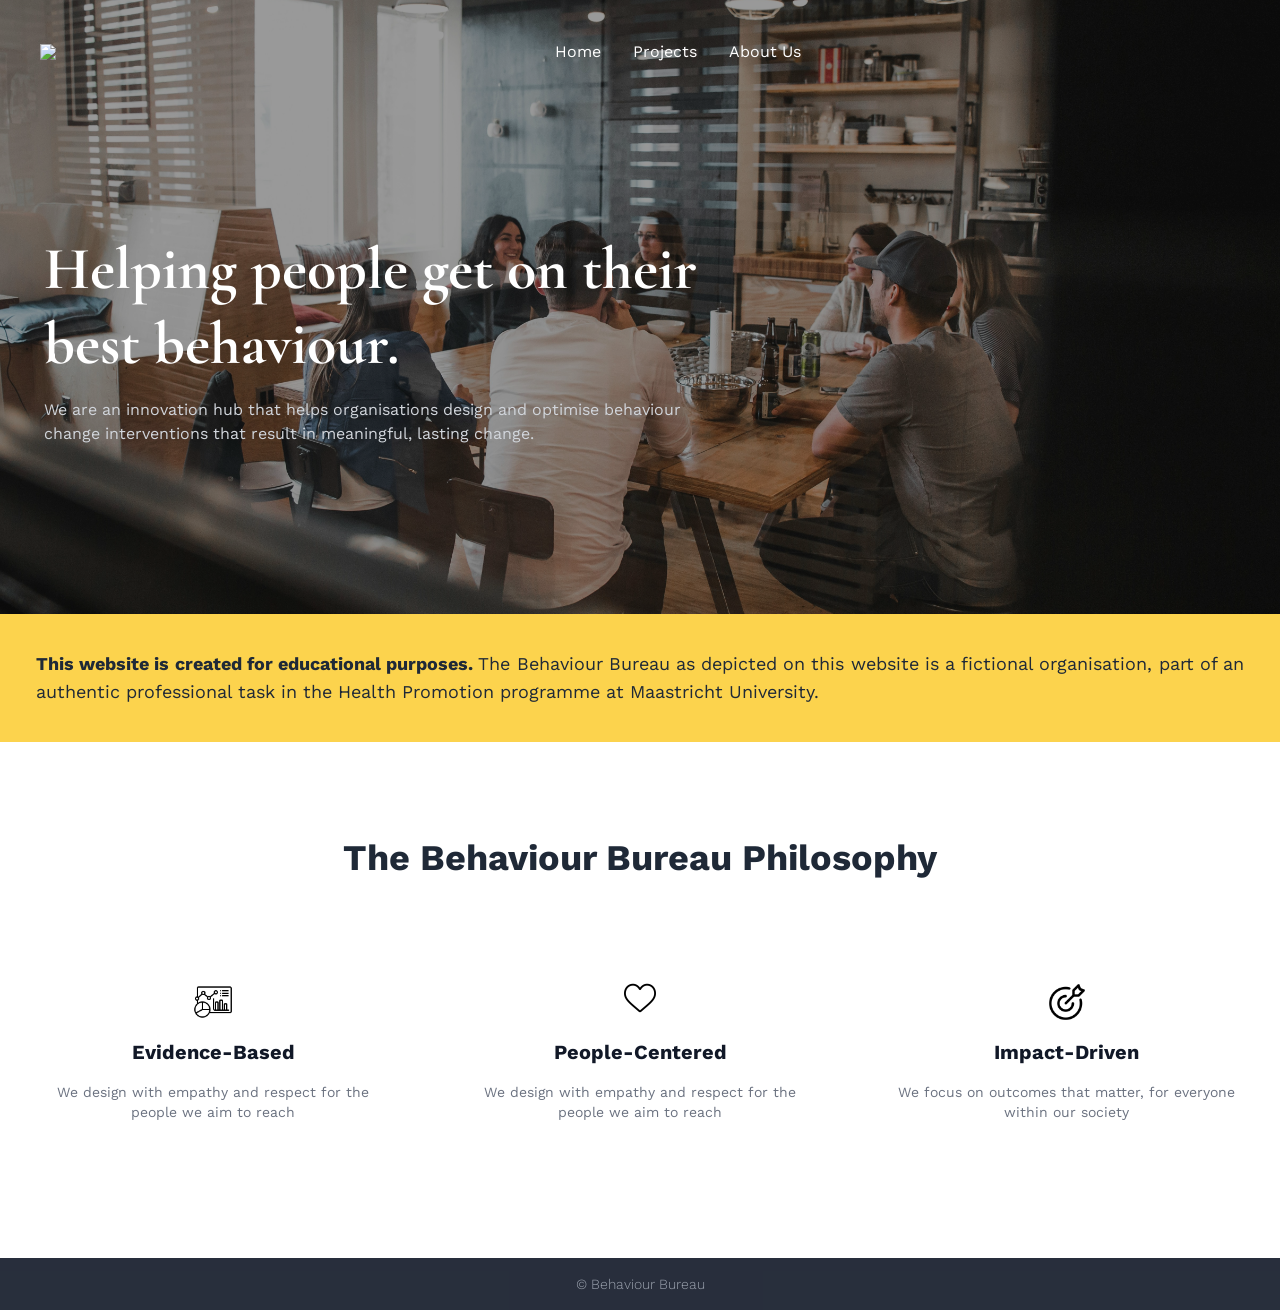
==== index.html @ 42b82587 "Website 1.0" ====
<!DOCTYPE html>
<html lang="en">
    <head>
        <meta charset="utf-8">
        <meta name="viewport" content="width=device-width, initial-scale=1, shrink-to-fit=no">
        <title>Design of the Week Template 14 - Pinegrow Web Editor</title>
        <link href="tailwind_theme/tailwind.css" rel="stylesheet" type="text/css">
        <script>/* Pinegrow Interactions, do not remove */ (function(){try{if(!document.documentElement.hasAttribute('data-pg-ia-disabled')) { window.pgia_small_mq=typeof pgia_small_mq=='string'?pgia_small_mq:'(max-width:767px)';window.pgia_large_mq=typeof pgia_large_mq=='string'?pgia_large_mq:'(min-width:768px)';var style = document.createElement('style');var pgcss='html:not(.pg-ia-no-preview) [data-pg-ia-hide=""] {opacity:0;visibility:hidden;}html:not(.pg-ia-no-preview) [data-pg-ia-show=""] {opacity:1;visibility:visible;display:block;}';if(document.documentElement.hasAttribute('data-pg-id') && document.documentElement.hasAttribute('data-pg-mobile')) {pgia_small_mq='(min-width:0)';pgia_large_mq='(min-width:99999px)'} pgcss+='@media ' + pgia_small_mq + '{ html:not(.pg-ia-no-preview) [data-pg-ia-hide="mobile"] {opacity:0;visibility:hidden;}html:not(.pg-ia-no-preview) [data-pg-ia-show="mobile"] {opacity:1;visibility:visible;display:block;}}';pgcss+='@media ' + pgia_large_mq + '{html:not(.pg-ia-no-preview) [data-pg-ia-hide="desktop"] {opacity:0;visibility:hidden;}html:not(.pg-ia-no-preview) [data-pg-ia-show="desktop"] {opacity:1;visibility:visible;display:block;}}';style.innerHTML=pgcss;document.querySelector('head').appendChild(style);}}catch(e){console&&console.log(e);}})()</script>
    </head>
    <body class="text-gray-500"> 
        <main>
            <section class="bg-secondary-500 poster relative text-gray-300 lg:h-auto">
                <div class="container mx-auto pt-4 relative"> 
                    <nav class="flex flex-wrap items-center px-4 py-2"> 
                        <img src="../BehaviourBureau%20White.png" width="100" class="ml-6">
                        <div class="ml-auto px-2 lg:order-2">
                            <div class="flex flex-row ml-auto">                                  <a href="#" class="hover:text-gray-300 px-2 py-4 text-white" aria-label="View cart"></a> <a href="#" class="hover:text-gray-300 px-2 py-4 text-white" aria-label="Account"></a> 
                            </div>
                        </div>                         
                        <button class="hover:bg-primary-500 hover:text-white px-3 py-2 rounded text-white lg:hidden" data-name="nav-toggler" data-pg-ia='{"l":[{"name":"NabMenuToggler","trg":"click","a":{"l":[{"t":"^nav|[data-name=nav-menu]","l":[{"t":"set","p":0,"d":0,"l":{"class.remove":"hidden"}}]},{"t":"#gt# span:nth-of-type(1)","l":[{"t":"tween","p":0,"d":0.2,"l":{"rotationZ":45,"yPercent":300}}]},{"t":"#gt# span:nth-of-type(2)","l":[{"t":"tween","p":0,"d":0.2,"l":{"autoAlpha":0}}]},{"t":"#gt# span:nth-of-type(3)","l":[{"t":"tween","p":0,"d":0.2,"l":{"rotationZ":-45,"yPercent":-300}}]}]},"pdef":"true","trev":"true"}]}' data-pg-ia-apply="$nav [data-name=nav-toggler]"> <span class="block border-b-2 border-current my-1 w-6"></span> <span class="block border-b-2 border-current my-1 w-6"></span> <span class="block border-b-2 border-current my-1 w-6"></span> 
                        </button>                         
                        <div class="hidden space-y-2 w-full lg:flex lg:items-center lg:space-x-4 lg:space-y-0 lg:w-auto grow" data-name="nav-menu"> 
                            <div class="flex flex-col mx-auto lg:flex-row"> <a href="#" class="hover:text-gray-300 lg:p-4 py-2 text-white">Home</a>
                                <a href="#" class="hover:text-gray-300 lg:p-4 py-2 text-white">Projects</a>
                                <a href="#" class="hover:text-gray-300 lg:p-4 py-2 text-white">About Us</a> 
                            </div>                             
                        </div>                         
                    </nav>                     
                </div>
                <div class="container mx-auto px-4 py-36">
                    <div class="-mx-4 flex flex-wrap space-y-6 lg:space-y-0">
                        <div class="px-4 w-full md:w-10/12 lg:w-9/12 xl:w-7/12"> 
                            <h1 class="capitalize font-bold mb-4 normal-case pl-7 text-4xl text-white md:leading-tight md:pl-7 md:text-5xl lg:leading-tight lg:pl-7 lg:text-6xl xl:pl-7">Helping people get on their best behaviour.</h1>
                            <p class="text-current xl:w-auto pl-7 mb-6 xl:pl-7 md:pl-7 lg:w-11/12 md:w-full sm:w-10/12 w-80">We are an innovation hub that helps organisations design and optimise behaviour change interventions that result in meaningful, lasting change.</p> 
                        </div>
                    </div>
                </div>
            </section>
            <section></section>
            <section>
                <h1 class="bg-yellow-300 font-sans p-9 text-gray-800 text-justify text-lg"><b>This website is created for educational purposes. </b>The Behaviour Bureau as depicted on this website is a fictional organisation, part of an authentic professional task in the Health Promotion programme at Maastricht University.</h1>
            </section>
            <section class="py-24 text-center text-gray-500"> 
                <div class="container mx-auto px-4 relative"> 
                    <div class="-mx-4 flex flex-wrap items-center mb-12"> 
                        <div class="mx-auto px-4 w-full md:w-10/12 lg:w-8/12 xl:w-7/12"> 
                            <h3 class="capitalize font-bold mb-4 text-4xl text-gray-800 font-sans">The Behaviour Bureau philosophy</h3> 
                        </div>                         
                    </div>
                    <div class="-mx-4 flex flex-wrap justify-center"> 
                        <div class="p-4 w-full md:w-6/12 lg:w-4/12">
                            <div class="lg:p-6">
                                <img src="imgs/evidencebased.png" width="40" class="inline-block mb-4" viewbox="0 0 24 24">
                                <h4 class="capitalize font-bold mb-4 text-gray-900 text-xl font-sans">Evidence-based</h4>
                                <p class="text-sm">We design with empathy and respect for the people we aim to reach</p>
                            </div>                                                          
                        </div>
                        <div class="p-4 w-full md:w-6/12 lg:w-4/12"> 
                            <div class="lg:p-6">
                                <img src="imgs/heart.png" class="inline-grid mb-6 w-8">
                                <h4 class="capitalize font-bold mb-4 text-gray-900 text-xl font-sans">People-centered<picture></picture></h4>
                                <p class="text-sm">We design with empathy and respect for the people we aim to reach</p>
                            </div>                             
                        </div>
                        <div class="p-4 w-full md:w-6/12 lg:w-4/12"> 
                            <div class="lg:p-6">
                                <img src="imgs/target.png" class="h-10 inline-grid mb-4">
                                <h4 class="capitalize font-bold mb-4 text-gray-900 text-xl font-sans">Impact-driven<picture></picture></h4>
                                <p class="text-sm">We focus on outcomes that matter, for everyone within our society</p>
                            </div>                             
                        </div>                         
                    </div>                     
                </div>                 
            </section>
        </main>
        <footer class="bg-gray-900 bg-opacity-90 font-light text-gray-400"> 
            <div class="container mx-auto px-4 relative"> 
                <div class="flex flex-wrap -mx-4"> 
</div>                 
                <div class="py-4 text-center">                      
                    <p class="text-sm">&copy; Behaviour Bureau</p> 
                </div>                 
            </div>             
        </footer>
        <script src="pgia/lib/pgia.js"></script>
    </body>
</html>
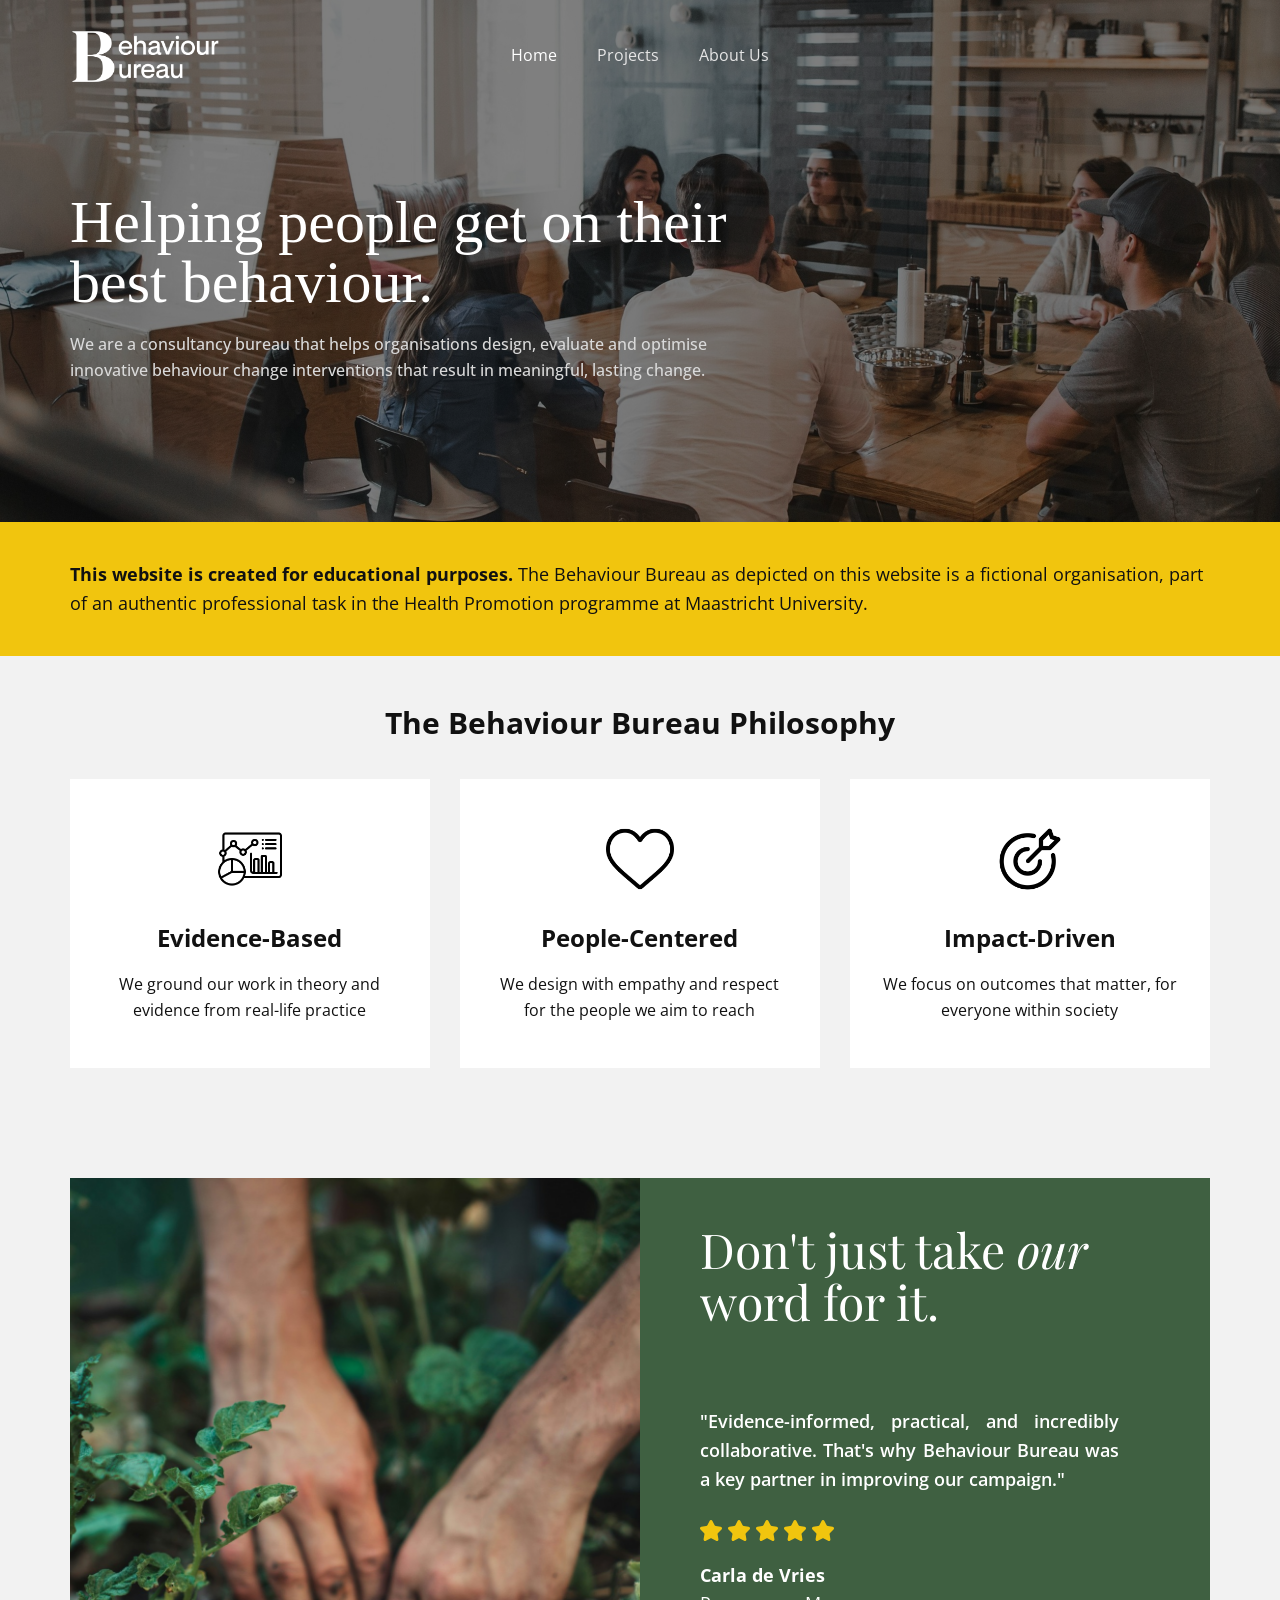
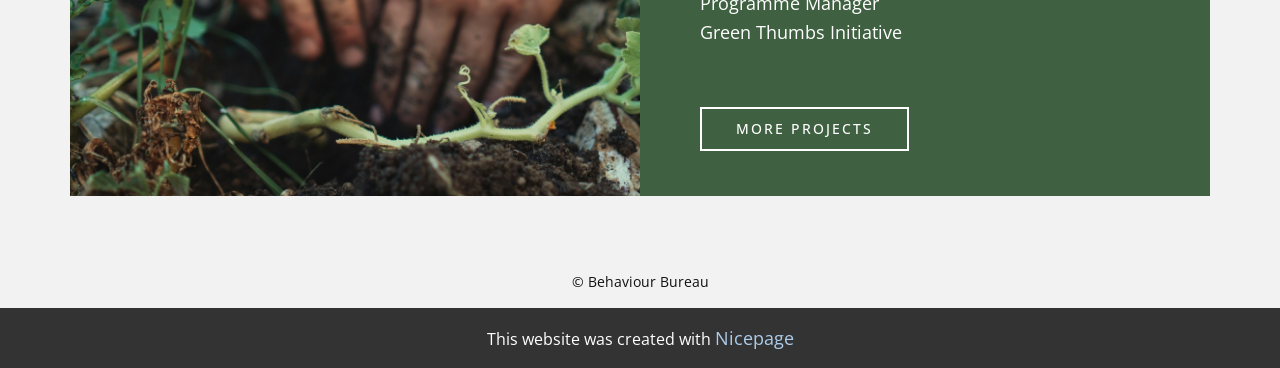
==== commit a9c89076: "Website New 1.0" ====
--- a/index.html
+++ b/index.html
@@ -1,87 +1,165 @@
 <!DOCTYPE html>
-<html lang="en">
-    <head>
-        <meta charset="utf-8">
-        <meta name="viewport" content="width=device-width, initial-scale=1, shrink-to-fit=no">
-        <title>Design of the Week Template 14 - Pinegrow Web Editor</title>
-        <link href="tailwind_theme/tailwind.css" rel="stylesheet" type="text/css">
-        <script>/* Pinegrow Interactions, do not remove */ (function(){try{if(!document.documentElement.hasAttribute('data-pg-ia-disabled')) { window.pgia_small_mq=typeof pgia_small_mq=='string'?pgia_small_mq:'(max-width:767px)';window.pgia_large_mq=typeof pgia_large_mq=='string'?pgia_large_mq:'(min-width:768px)';var style = document.createElement('style');var pgcss='html:not(.pg-ia-no-preview) [data-pg-ia-hide=""] {opacity:0;visibility:hidden;}html:not(.pg-ia-no-preview) [data-pg-ia-show=""] {opacity:1;visibility:visible;display:block;}';if(document.documentElement.hasAttribute('data-pg-id') && document.documentElement.hasAttribute('data-pg-mobile')) {pgia_small_mq='(min-width:0)';pgia_large_mq='(min-width:99999px)'} pgcss+='@media ' + pgia_small_mq + '{ html:not(.pg-ia-no-preview) [data-pg-ia-hide="mobile"] {opacity:0;visibility:hidden;}html:not(.pg-ia-no-preview) [data-pg-ia-show="mobile"] {opacity:1;visibility:visible;display:block;}}';pgcss+='@media ' + pgia_large_mq + '{html:not(.pg-ia-no-preview) [data-pg-ia-hide="desktop"] {opacity:0;visibility:hidden;}html:not(.pg-ia-no-preview) [data-pg-ia-show="desktop"] {opacity:1;visibility:visible;display:block;}}';style.innerHTML=pgcss;document.querySelector('head').appendChild(style);}}catch(e){console&&console.log(e);}})()</script>
-    </head>
-    <body class="text-gray-500"> 
-        <main>
-            <section class="bg-secondary-500 poster relative text-gray-300 lg:h-auto">
-                <div class="container mx-auto pt-4 relative"> 
-                    <nav class="flex flex-wrap items-center px-4 py-2"> 
-                        <img src="../BehaviourBureau%20White.png" width="100" class="ml-6">
-                        <div class="ml-auto px-2 lg:order-2">
-                            <div class="flex flex-row ml-auto">                                  <a href="#" class="hover:text-gray-300 px-2 py-4 text-white" aria-label="View cart"></a> <a href="#" class="hover:text-gray-300 px-2 py-4 text-white" aria-label="Account"></a> 
-                            </div>
-                        </div>                         
-                        <button class="hover:bg-primary-500 hover:text-white px-3 py-2 rounded text-white lg:hidden" data-name="nav-toggler" data-pg-ia='{"l":[{"name":"NabMenuToggler","trg":"click","a":{"l":[{"t":"^nav|[data-name=nav-menu]","l":[{"t":"set","p":0,"d":0,"l":{"class.remove":"hidden"}}]},{"t":"#gt# span:nth-of-type(1)","l":[{"t":"tween","p":0,"d":0.2,"l":{"rotationZ":45,"yPercent":300}}]},{"t":"#gt# span:nth-of-type(2)","l":[{"t":"tween","p":0,"d":0.2,"l":{"autoAlpha":0}}]},{"t":"#gt# span:nth-of-type(3)","l":[{"t":"tween","p":0,"d":0.2,"l":{"rotationZ":-45,"yPercent":-300}}]}]},"pdef":"true","trev":"true"}]}' data-pg-ia-apply="$nav [data-name=nav-toggler]"> <span class="block border-b-2 border-current my-1 w-6"></span> <span class="block border-b-2 border-current my-1 w-6"></span> <span class="block border-b-2 border-current my-1 w-6"></span> 
-                        </button>                         
-                        <div class="hidden space-y-2 w-full lg:flex lg:items-center lg:space-x-4 lg:space-y-0 lg:w-auto grow" data-name="nav-menu"> 
-                            <div class="flex flex-col mx-auto lg:flex-row"> <a href="#" class="hover:text-gray-300 lg:p-4 py-2 text-white">Home</a>
-                                <a href="#" class="hover:text-gray-300 lg:p-4 py-2 text-white">Projects</a>
-                                <a href="#" class="hover:text-gray-300 lg:p-4 py-2 text-white">About Us</a> 
-                            </div>                             
-                        </div>                         
-                    </nav>                     
+<html style="font-size: 16px;" lang="en"><head>
+    <meta name="viewport" content="width=device-width, initial-scale=1.0">
+    <meta charset="utf-8">
+    <meta name="keywords" content="Helping people get on their best behaviour., The Behaviour Bureau Philosophy">
+    <meta name="description" content="">
+    <title>Home</title>
+    <link rel="stylesheet" href="nicepage.css" media="screen">
+<link rel="stylesheet" href="index.css" media="screen">
+    <script class="u-script" type="text/javascript" src="jquery.js" defer=""></script>
+    <script class="u-script" type="text/javascript" src="nicepage.js" defer=""></script>
+    <meta name="generator" content="Nicepage 8.5.1, nicepage.com">
+    
+    
+    
+    
+    
+    
+    <link id="u-page-google-font" rel="stylesheet" href="https://fonts.googleapis.com/css2?display=swap&amp;family=Roboto:ital,wght@0,100;0,200;0,300;0,400;0,500;0,600;0,700;0,800;0,900;1,100;1,200;1,300;1,400;1,500;1,600;1,700;1,800;1,900&amp;family=Open+Sans:ital,wght@0,300;0,400;0,500;0,600;0,700;0,800;1,300;1,400;1,500;1,600;1,700;1,800&amp;family=Playfair+Display:ital,wght@0,400;0,500;0,600;0,700;0,800;0,900;1,400;1,500;1,600;1,700;1,800;1,900">
+    <script type="application/ld+json">{
+		"@context": "http://schema.org",
+		"@type": "Organization",
+		"name": "",
+		"logo": "images/BehaviourBureauWhite.png"
+}</script>
+    <meta name="theme-color" content="#478ac9">
+    <meta property="og:title" content="Home">
+    <meta property="og:type" content="website">
+  <meta data-intl-tel-input-cdn-path="intlTelInput/"></head>
+  <body data-home-page="Home.html" data-home-page-title="Home" data-path-to-root="./" data-include-products="false" class="u-body u-clearfix u-overlap u-overlap-transparent u-xl-mode" data-lang="en"><header class="u-clearfix u-header u-header" id="header"><div class="u-clearfix u-sheet u-valign-middle-lg u-valign-middle-md u-valign-middle-sm u-valign-middle-xs u-sheet-1">
+        <a href="#" class="u-image u-logo u-image-1" data-image-width="1000" data-image-height="363">
+          <img src="images/BehaviourBureauWhite.png" class="u-logo-image u-logo-image-1">
+        </a>
+        <nav class="u-menu u-menu-one-level u-offcanvas u-menu-1" role="navigation" aria-label="Menu navigation">
+          <div class="menu-collapse" style="font-size: 1rem; letter-spacing: 0px;">
+            <a class="u-button-style u-custom---text-color-var u-custom-left-right-menu-spacing u-custom-padding-bottom u-custom-text-active-color u-custom-text-color u-custom-text-hover-color u-custom-top-bottom-menu-spacing u-hamburger-link u-nav-link u-text-active-palette-1-base u-text-hover-palette-2-base" href="#" tabindex="-1" aria-label="Open menu" aria-controls="b2ec">
+              <svg class="u-svg-link" viewBox="0 0 24 24"><use xlink:href="#menu-hamburger"></use></svg>
+              <svg class="u-svg-content" version="1.1" id="menu-hamburger" viewBox="0 0 16 16" x="0px" y="0px" xmlns:xlink="http://www.w3.org/1999/xlink" xmlns="http://www.w3.org/2000/svg"><g><rect y="1" width="16" height="2"></rect><rect y="7" width="16" height="2"></rect><rect y="13" width="16" height="2"></rect>
+</g></svg>
+            </a>
+          </div>
+          <div class="u-custom-menu u-nav-container">
+            <ul class="u-nav u-unstyled u-nav-1" role="menubar"><li role="none" class="u-nav-item"><a role="menuitem" class="u-button-style u-nav-link u-text-active-white u-text-grey-10 u-text-hover-palette-3-base u-nav-link-2" href="./">Home</a>
+</li><li role="none" class="u-nav-item"><a role="menuitem" class="u-button-style u-nav-link u-text-active-white u-text-grey-10 u-text-hover-palette-3-base u-nav-link-2" href="Projects.html">Projects</a>
+</li><li role="none" class="u-nav-item"><a role="menuitem" class="u-button-style u-nav-link u-text-active-white u-text-grey-10 u-text-hover-palette-3-base u-nav-link-2" href="About-Us.html">About Us</a>
+</li></ul>
+          </div>
+          <div class="u-custom-menu u-nav-container-collapse" id="b2ec" role="region" aria-label="Menu panel">
+            <div class="u-black u-container-style u-inner-container-layout u-opacity u-opacity-95 u-sidenav">
+              <div class="u-inner-container-layout u-sidenav-overflow">
+                <div class="u-menu-close" tabindex="-1" aria-label="Close menu"></div>
+                <ul class="u-align-center u-nav u-popupmenu-items u-unstyled u-nav-2" role="menubar"><li role="none" class="u-nav-item"><a role="menuitem" class="u-button-style u-nav-link" href="./">Home</a>
+</li><li role="none" class="u-nav-item"><a role="menuitem" class="u-button-style u-nav-link" href="Projects.html">Projects</a>
+</li><li role="none" class="u-nav-item"><a role="menuitem" class="u-button-style u-nav-link" href="About-Us.html">About Us</a>
+</li></ul>
+              </div>
+            </div>
+            <div class="u-black u-menu-overlay u-opacity u-opacity-70"></div>
+          </div>
+        </nav>
+      </div></header>
+    <section class="u-clearfix u-image u-shading u-section-1" id="block-1" data-image-width="3814" data-image-height="2699">
+      <div class="u-clearfix u-sheet u-sheet-1">
+        <h1 class="u-custom-font u-font-georgia u-text u-text-white u-title u-text-1">Helping people get on their best behaviour.</h1>
+        <p class="u-custom-font u-font-open-sans u-text u-text-grey-15 u-text-2">We are a consultancy bureau that helps organisations design, evaluate and optimise innovative behaviour change interventions that result in meaningful, lasting change.</p>
+      </div>
+    </section>
+    <section class="u-clearfix u-palette-3-base u-section-2" id="block-2">
+      <div class="u-clearfix u-sheet u-valign-middle u-sheet-1">
+        <p class="u-align-left u-text u-text-1"><span style="font-weight: 700;">This website is created for educational purposes.</span> The Behaviour Bureau as depicted on this website is a fictional organisation, part of an authentic professional task in the Health Promotion programme at Maastricht University.
+        </p>
+      </div>
+    </section>
+    <section class="u-align-center u-clearfix u-container-align-center u-grey-5 u-section-3" id="block-3">
+      <div class="u-clearfix u-sheet u-valign-middle u-sheet-1">
+        <h1 class="u-custom-font u-text u-text-font u-text-1">The Behaviour Bureau Philosophy</h1>
+        <div class="u-expanded-width u-list u-list-1">
+          <div class="u-repeater u-repeater-1">
+            <div class="u-align-center u-container-align-center u-container-style u-list-item u-repeater-item u-white u-list-item-1">
+              <div class="u-container-layout u-similar-container u-valign-top-lg u-valign-top-md u-valign-top-sm u-valign-top-xs u-container-layout-1"><span class="u-align-center u-file-icon u-icon u-icon-1" data-animation-name="" data-animation-duration="0" data-animation-delay="0" data-animation-direction=""><img src="images/evidencebased.png" alt=""></span>
+                <h3 class="u-align-center u-custom-font u-font-pt-sans u-text u-text-font u-text-2">Evidence-Based</h3>
+                <p class="u-align-center u-text u-text-3">We ground our work in theory and evidence from real-life practice</p>
+              </div>
+            </div>
+            <div class="u-align-center u-container-align-center u-container-style u-list-item u-repeater-item u-video-cover u-white u-list-item-2">
+              <div class="u-container-layout u-similar-container u-valign-top-lg u-valign-top-md u-valign-top-sm u-valign-top-xs u-container-layout-2"><span class="u-align-center u-file-icon u-icon u-icon-2"><img src="images/heart.png" alt=""></span>
+                <h3 class="u-align-center u-custom-font u-font-pt-sans u-text u-text-default u-text-font u-text-4">People-Centered</h3>
+                <p class="u-align-center u-text u-text-5">We design with empathy and respect for the people we aim to reach</p>
+              </div>
+            </div>
+            <div class="u-align-center u-container-align-center u-container-style u-list-item u-repeater-item u-video-cover u-white u-list-item-3">
+              <div class="u-container-layout u-similar-container u-valign-top-lg u-valign-top-md u-valign-top-sm u-valign-top-xs u-container-layout-3"><span class="u-align-center u-file-icon u-icon u-icon-3"><img src="images/target.png" alt=""></span>
+                <h3 class="u-align-center u-custom-font u-font-pt-sans u-text u-text-default u-text-font u-text-6">Impact-Driven</h3>
+                <p class="u-align-center u-text u-text-7">We focus on outcomes that matter, for everyone within society</p>
+              </div>
+            </div>
+          </div>
+        </div>
+      </div>
+    </section>
+    <section class="u-align-center u-clearfix u-container-align-center u-grey-5 u-section-4" id="block-5">
+      <div class="u-clearfix u-sheet u-valign-middle u-sheet-1">
+        <div class="data-layout-selected u-clearfix u-expanded-width u-gutter-0 u-layout-wrap u-layout-wrap-1">
+          <div class="u-layout" style="">
+            <div class="u-layout-row" style="">
+              <div class="u-align-left u-container-align-left u-container-style u-image u-layout-cell u-left-cell u-size-30 u-size-xs-60 u-image-1" src="" data-image-width="6000" data-image-height="4000">
+                <div class="u-container-layout u-valign-middle-lg u-valign-middle-md u-valign-middle-sm u-valign-middle-xs u-container-layout-1" src=""></div>
+              </div>
+              <div class="u-color-var u-container-style u-layout-cell u-right-cell u-size-30 u-size-xs-60 u-layout-cell-2">
+                <div class="u-container-layout u-valign-middle-lg u-valign-middle-md u-valign-middle-sm u-valign-middle-xs u-container-layout-2">
+                  <h2 class="u-align-left u-custom-font u-font-playfair-display u-text u-text-body-alt-color u-text-default u-text-1">Don't just take <span style="font-style: italic;">our</span> word for it.
+                  </h2>
+                  <p class="u-align-justify u-text u-text-body-alt-color u-text-2">"Evidence-informed, practical, and incredibly collaborative. That's why Behaviour Bureau was a key partner in improving our campaign."</p>
+                  <div class="u-shape u-shape-svg u-text-palette-3-base u-shape-1">
+                    <svg class="u-svg-link" preserveAspectRatio="none" viewBox="0 0 160 154" style=""><use xlink:href="#svg-fbea"></use></svg>
+                    <svg class="u-svg-content" viewBox="0 0 160 154" x="0px" y="0px" id="svg-fbea"><path d="M90.5,6.5l15.7,31.9c1.7,3.5,5,5.9,8.8,6.4l35,5.2c9.6,1.4,13.4,13.2,6.5,20l-25.3,24.8c-2.8,2.7-4,6.6-3.4,10.4l6,35
+	c1.6,9.6-8.4,16.9-16.9,12.4L85.5,136c-3.4-1.8-7.5-1.8-10.9,0l-31.4,16.6c-8.6,4.5-18.6-2.8-16.9-12.4l6-35
+	c0.7-3.8-0.6-7.7-3.4-10.4L3.5,70c-6.9-6.8-3.1-18.6,6.5-20l35-5.1c3.8-0.6,7.1-3,8.8-6.4L69.5,6.6C73.8-2.2,86.2-2.2,90.5,6.5z"></path></svg>
+                  </div>
+                  <div class="u-align-left u-shape u-shape-svg u-text-palette-3-base u-shape-2">
+                    <svg class="u-svg-link" preserveAspectRatio="none" viewBox="0 0 160 154" style=""><use xlink:href="#svg-3f8e"></use></svg>
+                    <svg class="u-svg-content" viewBox="0 0 160 154" x="0px" y="0px" id="svg-3f8e"><path d="M90.5,6.5l15.7,31.9c1.7,3.5,5,5.9,8.8,6.4l35,5.2c9.6,1.4,13.4,13.2,6.5,20l-25.3,24.8c-2.8,2.7-4,6.6-3.4,10.4l6,35
+	c1.6,9.6-8.4,16.9-16.9,12.4L85.5,136c-3.4-1.8-7.5-1.8-10.9,0l-31.4,16.6c-8.6,4.5-18.6-2.8-16.9-12.4l6-35
+	c0.7-3.8-0.6-7.7-3.4-10.4L3.5,70c-6.9-6.8-3.1-18.6,6.5-20l35-5.1c3.8-0.6,7.1-3,8.8-6.4L69.5,6.6C73.8-2.2,86.2-2.2,90.5,6.5z"></path></svg>
+                  </div>
+                  <div class="u-shape u-shape-svg u-text-palette-3-base u-shape-3">
+                    <svg class="u-svg-link" preserveAspectRatio="none" viewBox="0 0 160 154" style=""><use xlink:href="#svg-25b0"></use></svg>
+                    <svg class="u-svg-content" viewBox="0 0 160 154" x="0px" y="0px" id="svg-25b0"><path d="M90.5,6.5l15.7,31.9c1.7,3.5,5,5.9,8.8,6.4l35,5.2c9.6,1.4,13.4,13.2,6.5,20l-25.3,24.8c-2.8,2.7-4,6.6-3.4,10.4l6,35
+	c1.6,9.6-8.4,16.9-16.9,12.4L85.5,136c-3.4-1.8-7.5-1.8-10.9,0l-31.4,16.6c-8.6,4.5-18.6-2.8-16.9-12.4l6-35
+	c0.7-3.8-0.6-7.7-3.4-10.4L3.5,70c-6.9-6.8-3.1-18.6,6.5-20l35-5.1c3.8-0.6,7.1-3,8.8-6.4L69.5,6.6C73.8-2.2,86.2-2.2,90.5,6.5z"></path></svg>
+                  </div>
+                  <div class="u-align-left u-shape u-shape-svg u-text-palette-3-base u-shape-4">
+                    <svg class="u-svg-link" preserveAspectRatio="none" viewBox="0 0 160 154" style=""><use xlink:href="#svg-5ec7"></use></svg>
+                    <svg class="u-svg-content" viewBox="0 0 160 154" x="0px" y="0px" id="svg-5ec7"><path d="M90.5,6.5l15.7,31.9c1.7,3.5,5,5.9,8.8,6.4l35,5.2c9.6,1.4,13.4,13.2,6.5,20l-25.3,24.8c-2.8,2.7-4,6.6-3.4,10.4l6,35
+	c1.6,9.6-8.4,16.9-16.9,12.4L85.5,136c-3.4-1.8-7.5-1.8-10.9,0l-31.4,16.6c-8.6,4.5-18.6-2.8-16.9-12.4l6-35
+	c0.7-3.8-0.6-7.7-3.4-10.4L3.5,70c-6.9-6.8-3.1-18.6,6.5-20l35-5.1c3.8-0.6,7.1-3,8.8-6.4L69.5,6.6C73.8-2.2,86.2-2.2,90.5,6.5z"></path></svg>
+                  </div>
+                  <div class="u-shape u-shape-svg u-text-palette-3-base u-shape-5">
+                    <svg class="u-svg-link" preserveAspectRatio="none" viewBox="0 0 160 154" style=""><use xlink:href="#svg-4521"></use></svg>
+                    <svg class="u-svg-content" viewBox="0 0 160 154" x="0px" y="0px" id="svg-4521"><path d="M90.5,6.5l15.7,31.9c1.7,3.5,5,5.9,8.8,6.4l35,5.2c9.6,1.4,13.4,13.2,6.5,20l-25.3,24.8c-2.8,2.7-4,6.6-3.4,10.4l6,35
+	c1.6,9.6-8.4,16.9-16.9,12.4L85.5,136c-3.4-1.8-7.5-1.8-10.9,0l-31.4,16.6c-8.6,4.5-18.6-2.8-16.9-12.4l6-35
+	c0.7-3.8-0.6-7.7-3.4-10.4L3.5,70c-6.9-6.8-3.1-18.6,6.5-20l35-5.1c3.8-0.6,7.1-3,8.8-6.4L69.5,6.6C73.8-2.2,86.2-2.2,90.5,6.5z"></path></svg>
+                  </div>
+                  <p class="u-align-justify u-custom-font u-font-open-sans u-text u-text-body-alt-color u-text-3">Carla de Vries<br><span style="font-weight: 400;"> Programme Manager</span>
+                    <br><span style="font-weight: 400;">Green Thumbs Initiative</span>
+                    <br>
+                  </p>
+                  <a href="Projects.html" data-page-id="209296432" class="u-active-white u-align-left u-border-2 u-border-active-white u-border-hover-white u-border-white u-btn u-btn-rectangle u-button-style u-hover-white u-none u-text-active-custom-color-1 u-text-hover-custom-color-1 u-btn-1" title="Projects">MORE PROJECTS </a>
                 </div>
-                <div class="container mx-auto px-4 py-36">
-                    <div class="-mx-4 flex flex-wrap space-y-6 lg:space-y-0">
-                        <div class="px-4 w-full md:w-10/12 lg:w-9/12 xl:w-7/12"> 
-                            <h1 class="capitalize font-bold mb-4 normal-case pl-7 text-4xl text-white md:leading-tight md:pl-7 md:text-5xl lg:leading-tight lg:pl-7 lg:text-6xl xl:pl-7">Helping people get on their best behaviour.</h1>
-                            <p class="text-current xl:w-auto pl-7 mb-6 xl:pl-7 md:pl-7 lg:w-11/12 md:w-full sm:w-10/12 w-80">We are an innovation hub that helps organisations design and optimise behaviour change interventions that result in meaningful, lasting change.</p> 
-                        </div>
-                    </div>
-                </div>
-            </section>
-            <section></section>
-            <section>
-                <h1 class="bg-yellow-300 font-sans p-9 text-gray-800 text-justify text-lg"><b>This website is created for educational purposes. </b>The Behaviour Bureau as depicted on this website is a fictional organisation, part of an authentic professional task in the Health Promotion programme at Maastricht University.</h1>
-            </section>
-            <section class="py-24 text-center text-gray-500"> 
-                <div class="container mx-auto px-4 relative"> 
-                    <div class="-mx-4 flex flex-wrap items-center mb-12"> 
-                        <div class="mx-auto px-4 w-full md:w-10/12 lg:w-8/12 xl:w-7/12"> 
-                            <h3 class="capitalize font-bold mb-4 text-4xl text-gray-800 font-sans">The Behaviour Bureau philosophy</h3> 
-                        </div>                         
-                    </div>
-                    <div class="-mx-4 flex flex-wrap justify-center"> 
-                        <div class="p-4 w-full md:w-6/12 lg:w-4/12">
-                            <div class="lg:p-6">
-                                <img src="imgs/evidencebased.png" width="40" class="inline-block mb-4" viewbox="0 0 24 24">
-                                <h4 class="capitalize font-bold mb-4 text-gray-900 text-xl font-sans">Evidence-based</h4>
-                                <p class="text-sm">We design with empathy and respect for the people we aim to reach</p>
-                            </div>                                                          
-                        </div>
-                        <div class="p-4 w-full md:w-6/12 lg:w-4/12"> 
-                            <div class="lg:p-6">
-                                <img src="imgs/heart.png" class="inline-grid mb-6 w-8">
-                                <h4 class="capitalize font-bold mb-4 text-gray-900 text-xl font-sans">People-centered<picture></picture></h4>
-                                <p class="text-sm">We design with empathy and respect for the people we aim to reach</p>
-                            </div>                             
-                        </div>
-                        <div class="p-4 w-full md:w-6/12 lg:w-4/12"> 
-                            <div class="lg:p-6">
-                                <img src="imgs/target.png" class="h-10 inline-grid mb-4">
-                                <h4 class="capitalize font-bold mb-4 text-gray-900 text-xl font-sans">Impact-driven<picture></picture></h4>
-                                <p class="text-sm">We focus on outcomes that matter, for everyone within our society</p>
-                            </div>                             
-                        </div>                         
-                    </div>                     
-                </div>                 
-            </section>
-        </main>
-        <footer class="bg-gray-900 bg-opacity-90 font-light text-gray-400"> 
-            <div class="container mx-auto px-4 relative"> 
-                <div class="flex flex-wrap -mx-4"> 
-</div>                 
-                <div class="py-4 text-center">                      
-                    <p class="text-sm">&copy; Behaviour Bureau</p> 
-                </div>                 
-            </div>             
-        </footer>
-        <script src="pgia/lib/pgia.js"></script>
-    </body>
-</html>
+              </div>
+            </div>
+          </div>
+        </div>
+      </div>
+    </section>
+    
+    
+    
+    <footer class="u-align-center u-clearfix u-container-align-center u-footer u-grey-5 u-footer" id="footer"><div class="u-clearfix u-sheet u-sheet-1">
+        <p class="u-small-text u-text u-text-variant u-text-1">© Behaviour Bureau</p>
+      </div></footer>
+    <section class="u-backlink u-clearfix u-grey-80"> This website was created with <a href="https://nicepage.com">Nicepage</a>
+    </section>
+  
+</body></html>
--- a/nicepage.css
+++ b/nicepage.css
@@ -0,0 +1,48909 @@
+/*begin-commonstyles library*//*!
+ * froala_editor v4.0.6 (https://www.froala.com/wysiwyg-editor)
+ * License https://froala.com/wysiwyg-editor/terms/
+ * Copyright 2014-2021 Froala Labs
+ */
+
+.fr-clearfix::after {
+  clear: both;
+  display: block;
+  content: "";
+  height: 0; }
+
+.fr-hide-by-clipping {
+  position: absolute;
+  width: 1px;
+  height: 1px;
+  padding: 0;
+  margin: -1px;
+  overflow: hidden;
+  clip: rect(0, 0, 0, 0);
+  border: 0; }
+
+.fr-view img.fr-rounded, .fr-view .fr-img-caption.fr-rounded img {
+  border-radius: 10px;
+  -moz-border-radius: 10px;
+  -webkit-border-radius: 10px;
+  -moz-background-clip: padding;
+  -webkit-background-clip: padding-box;
+  background-clip: padding-box; }
+
+.fr-view img.fr-shadow, .fr-view .fr-img-caption.fr-shadow img {
+  -webkit-box-shadow: 10px 10px 5px 0px #cccccc;
+  -moz-box-shadow: 10px 10px 5px 0px #cccccc;
+  box-shadow: 10px 10px 5px 0px #cccccc; }
+
+.fr-view img.fr-bordered, .fr-view .fr-img-caption.fr-bordered img {
+  border: solid 5px #CCC; }
+
+.fr-view img.fr-bordered {
+  -webkit-box-sizing: content-box;
+  -moz-box-sizing: content-box;
+  box-sizing: content-box; }
+
+.fr-view .fr-img-caption.fr-bordered img {
+  -webkit-box-sizing: border-box;
+  -moz-box-sizing: border-box;
+  box-sizing: border-box; }
+
+.fr-view {
+  word-wrap: break-word; }
+  .fr-view span[style~="color:"] a {
+    color: inherit; }
+  .fr-view strong {
+    font-weight: 700; }
+  .fr-view table[border='0'] td:not([class]), .fr-view table[border='0'] th:not([class]), .fr-view table[border='0'] td[class=""], .fr-view table[border='0'] th[class=""] {
+    border-width: 0px; }
+  .fr-view table {
+    border: none;
+    border-collapse: collapse;
+    empty-cells: show;
+    max-width: 100%; }
+    .fr-view table td {
+      min-width: 5px; }
+    .fr-view table.fr-dashed-borders td, .fr-view table.fr-dashed-borders th {
+      border-style: dashed; }
+    .fr-view table.fr-alternate-rows tbody tr:nth-child(2n) {
+      background: whitesmoke; }
+    .fr-view table td, .fr-view table th {
+      border: 1px solid #DDD; }
+      .fr-view table td:empty, .fr-view table th:empty {
+        height: 20px; }
+      .fr-view table td.fr-highlighted, .fr-view table th.fr-highlighted {
+        border: 1px double red; }
+      .fr-view table td.fr-thick, .fr-view table th.fr-thick {
+        border-width: 2px; }
+    .fr-view table th {
+      background: #ececec; }
+  .fr-view hr {
+    clear: both;
+    user-select: none;
+    -o-user-select: none;
+    -moz-user-select: none;
+    -khtml-user-select: none;
+    -webkit-user-select: none;
+    -ms-user-select: none;
+    break-after: always;
+    page-break-after: always; }
+  .fr-view .fr-file {
+    position: relative; }
+    .fr-view .fr-file::after {
+      position: relative;
+      content: "\1F4CE";
+      font-weight: normal; }
+  .fr-view pre {
+    white-space: pre-wrap;
+    word-wrap: break-word;
+    overflow: visible; }
+/*  .fr-view[dir="rtl"] blockquote {
+    border-left: none;
+    border-right: solid 2px #5E35B1;
+    margin-right: 0;
+    padding-right: 5px;
+    padding-left: 0; }
+    .fr-view[dir="rtl"] blockquote blockquote {
+      border-color: #00BCD4; }
+      .fr-view[dir="rtl"] blockquote blockquote blockquote {
+        border-color: #43A047; }
+  .fr-view blockquote {
+    border-left: solid 2px #5E35B1;
+    margin-left: 0;
+    padding-left: 5px;
+    color: #5E35B1; }
+    .fr-view blockquote blockquote {
+      border-color: #00BCD4;
+      color: #00BCD4; }
+      .fr-view blockquote blockquote blockquote {
+        border-color: #43A047;
+        color: #43A047; } */
+  .fr-view span.fr-emoticon {
+    font-weight: normal;
+    font-family: "Apple Color Emoji","Segoe UI Emoji","NotoColorEmoji","Segoe UI Symbol","Android Emoji","EmojiSymbols";
+    display: inline;
+    line-height: 0; }
+    .fr-view span.fr-emoticon.fr-emoticon-img {
+      background-repeat: no-repeat !important;
+      font-size: inherit;
+      height: 1em;
+      width: 1em;
+      min-height: 20px;
+      min-width: 20px;
+      display: inline-block;
+      margin: -.1em .1em .1em;
+      line-height: 1;
+      vertical-align: middle; }
+  .fr-view .fr-text-gray {
+    color: #AAA !important; }
+  .fr-view .fr-text-bordered {
+    border-top: solid 1px #222;
+    border-bottom: solid 1px #222;
+    padding: 10px 0; }
+  .fr-view .fr-text-spaced {
+    letter-spacing: 1px; }
+  .fr-view .fr-text-uppercase {
+    text-transform: uppercase; }
+  .fr-view .fr-class-highlighted {
+    background-color: #ffff00; }
+  .fr-view .fr-class-code {
+    border-color: #cccccc;
+    border-radius: 2px;
+    -moz-border-radius: 2px;
+    -webkit-border-radius: 2px;
+    -moz-background-clip: padding;
+    -webkit-background-clip: padding-box;
+    background-clip: padding-box;
+    background: #f5f5f5;
+    padding: 10px;
+    font-family: "Courier New", Courier, monospace; }
+  .fr-view .fr-class-transparency {
+    opacity: 0.5; }
+  .fr-view img {
+    position: relative;
+    max-width: 100%; }
+    .fr-view img.fr-dib {
+      margin: 10px auto;
+      display: block;
+      float: none;
+      vertical-align: top; }
+      .fr-view img.fr-dib.fr-fil {
+        margin-left: 0;
+        text-align: left; }
+      .fr-view img.fr-dib.fr-fir {
+        margin-right: 0;
+        text-align: right; }
+    .fr-view img.fr-dii {
+      display: inline-block;
+      float: none;
+      vertical-align: bottom;
+      margin-left: 5px;
+      margin-right: 5px;
+      max-width: calc(100% - (2 * 5px)); }
+      .fr-view img.fr-dii.fr-fil {
+        float: left;
+        margin: 10px 15px 10px 0;
+        max-width: calc(100% - 5px); }
+      .fr-view img.fr-dii.fr-fir {
+        float: right;
+        margin: 10px 0 10px 15px;
+        max-width: calc(100% - 5px); }
+  .fr-view span.fr-img-caption {
+    position: relative;
+    max-width: 100%; }
+    .fr-view span.fr-img-caption.fr-dib {
+      margin: 5px auto;
+      display: block;
+      float: none;
+      vertical-align: top; }
+      .fr-view span.fr-img-caption.fr-dib.fr-fil {
+        margin-left: 0;
+        text-align: left; }
+      .fr-view span.fr-img-caption.fr-dib.fr-fir {
+        margin-right: 0;
+        text-align: right; }
+    .fr-view span.fr-img-caption.fr-dii {
+      display: inline-block;
+      float: none;
+      vertical-align: bottom;
+      margin-left: 5px;
+      margin-right: 5px;
+      max-width: calc(100% - (2 * 5px)); }
+      .fr-view span.fr-img-caption.fr-dii.fr-fil {
+        float: left;
+        margin: 5px 5px 5px 0;
+        max-width: calc(100% - 5px); }
+      .fr-view span.fr-img-caption.fr-dii.fr-fir {
+        float: right;
+        margin: 5px 0 5px 5px;
+        max-width: calc(100% - 5px); }
+  .fr-view .fr-video {
+    text-align: center;
+    position: relative; }
+    .fr-view .fr-video.fr-rv {
+      padding-bottom: 56.25%;
+      padding-top: 30px;
+      height: 0;
+      overflow: hidden; }
+      .fr-view .fr-video.fr-rv > iframe, .fr-view .fr-video.fr-rv object, .fr-view .fr-video.fr-rv embed {
+        position: absolute !important;
+        top: 0;
+        left: 0;
+        width: 100%;
+        height: 100%; }
+    .fr-view .fr-video > * {
+      -webkit-box-sizing: content-box;
+      -moz-box-sizing: content-box;
+      box-sizing: content-box;
+      max-width: 100%;
+      border: none; }
+    .fr-view .fr-video.fr-dvb {
+      display: block;
+      clear: both; }
+      .fr-view .fr-video.fr-dvb.fr-fvl {
+        text-align: left; }
+      .fr-view .fr-video.fr-dvb.fr-fvr {
+        text-align: right; }
+    .fr-view .fr-video.fr-dvi {
+      display: inline-block; }
+      .fr-view .fr-video.fr-dvi.fr-fvl {
+        float: left; }
+      .fr-view .fr-video.fr-dvi.fr-fvr {
+        float: right; }
+  .fr-view a.fr-strong {
+    font-weight: 700; }
+  .fr-view a.fr-green {
+    color: green; }
+  .fr-view .fr-img-caption {
+    text-align: center; }
+    .fr-view .fr-img-caption .fr-img-wrap {
+      padding: 0;
+      margin: auto;
+      text-align: center;
+      width: 100%; }
+      .fr-view .fr-img-caption .fr-img-wrap a {
+        display: block; }
+      .fr-view .fr-img-caption .fr-img-wrap img {
+        display: block;
+        margin: auto;
+        width: 100%; }
+      .fr-view .fr-img-caption .fr-img-wrap > span {
+        margin: auto;
+        display: block;
+        padding: 5px 5px 10px;
+        font-size: 14px;
+        font-weight: initial;
+        -webkit-box-sizing: border-box;
+        -moz-box-sizing: border-box;
+        box-sizing: border-box;
+        -webkit-opacity: 0.9;
+        -moz-opacity: 0.9;
+        opacity: 0.9;
+        -ms-filter: "progid:DXImageTransform.Microsoft.Alpha(Opacity=0)";
+        width: 100%;
+        text-align: center; }
+  .fr-view button.fr-rounded, .fr-view input.fr-rounded, .fr-view textarea.fr-rounded {
+    border-radius: 10px;
+    -moz-border-radius: 10px;
+    -webkit-border-radius: 10px;
+    -moz-background-clip: padding;
+    -webkit-background-clip: padding-box;
+    background-clip: padding-box; }
+  .fr-view button.fr-large, .fr-view input.fr-large, .fr-view textarea.fr-large {
+    font-size: 24px; }
+
+/**
+ * Image style.
+ */
+a.fr-view.fr-strong {
+  font-weight: 700; }
+a.fr-view.fr-green {
+  color: green; }
+
+/**
+ * Link style.
+ */
+img.fr-view {
+  position: relative;
+  max-width: 100%; }
+  img.fr-view.fr-dib {
+    margin: 5px auto;
+    display: block;
+    float: none;
+    vertical-align: top; }
+    img.fr-view.fr-dib.fr-fil {
+      margin-left: 0;
+      text-align: left; }
+    img.fr-view.fr-dib.fr-fir {
+      margin-right: 0;
+      text-align: right; }
+  img.fr-view.fr-dii {
+    display: inline-block;
+    float: none;
+    vertical-align: bottom;
+    margin-left: 5px;
+    margin-right: 5px;
+    max-width: calc(100% - (2 * 5px)); }
+    img.fr-view.fr-dii.fr-fil {
+      float: left;
+      margin: 5px 5px 5px 0;
+      max-width: calc(100% - 5px); }
+    img.fr-view.fr-dii.fr-fir {
+      float: right;
+      margin: 5px 0 5px 5px;
+      max-width: calc(100% - 5px); }
+
+span.fr-img-caption.fr-view {
+  position: relative;
+  max-width: 100%; }
+  span.fr-img-caption.fr-view.fr-dib {
+    margin: 5px auto;
+    display: block;
+    float: none;
+    vertical-align: top; }
+    span.fr-img-caption.fr-view.fr-dib.fr-fil {
+      margin-left: 0;
+      text-align: left; }
+    span.fr-img-caption.fr-view.fr-dib.fr-fir {
+      margin-right: 0;
+      text-align: right; }
+  span.fr-img-caption.fr-view.fr-dii {
+    display: inline-block;
+    float: none;
+    vertical-align: bottom;
+    margin-left: 5px;
+    margin-right: 5px;
+    max-width: calc(100% - (2 * 5px)); }
+    span.fr-img-caption.fr-view.fr-dii.fr-fil {
+      float: left;
+      margin: 5px 5px 5px 0;
+      max-width: calc(100% - 5px); }
+    span.fr-img-caption.fr-view.fr-dii.fr-fir {
+      float: right;
+      margin: 5px 0 5px 5px;
+      max-width: calc(100% - 5px); }
+/*end-commonstyles library*/@charset "UTF-8";
+.u-hidden-block {
+  visibility: hidden!important;
+}
+.u-locked-block {
+  pointer-events: none!important;
+}
+/*! normalize.css v4.1.1 | MIT License | github.com/necolas/normalize.css */
+html {
+  font-family: sans-serif;
+  -ms-text-size-adjust: 100%;
+  -webkit-text-size-adjust: 100%;
+}
+body {
+  margin: 0;
+}
+article,
+aside,
+details,
+figcaption,
+figure,
+footer,
+header,
+main,
+menu,
+nav,
+section,
+summary {
+  display: block;
+}
+audio,
+canvas,
+progress,
+video {
+  display: inline-block;
+}
+audio:not([controls]) {
+  display: none;
+  height: 0;
+}
+progress {
+  vertical-align: baseline;
+}
+template,
+[hidden] {
+  display: none;
+}
+a {
+  background-color: transparent;
+  -webkit-text-decoration-skip: objects;
+}
+a:active,
+a:hover {
+  outline-width: 0;
+}
+abbr[title] {
+  border-bottom: none;
+  text-decoration: underline;
+}
+b,
+strong {
+  font-weight: inherit;
+  font-weight: bold;
+}
+dfn {
+  font-style: italic;
+}
+h1 {
+  font-size: 2em;
+  margin: 0.67em 0;
+}
+mark {
+  background-color: #ff0;
+  color: #000;
+}
+small {
+  font-size: 80%;
+}
+sub,
+sup {
+  font-size: 75%;
+  line-height: 0;
+  position: relative;
+  vertical-align: baseline;
+}
+sub {
+  bottom: -0.25em;
+}
+sup {
+  top: -0.5em;
+}
+img {
+  border-style: none;
+}
+svg:not(:root) {
+  overflow: hidden;
+}
+code,
+kbd,
+pre,
+samp {
+  font-family: monospace,monospace;
+  font-size: 1em;
+}
+hr {
+  box-sizing: content-box;
+  height: 0;
+  overflow: visible;
+}
+button,
+input,
+optgroup,
+select,
+textarea {
+  color: inherit;
+  font: inherit;
+  margin: 0;
+}
+optgroup {
+  font-weight: 700;
+}
+button,
+input {
+  overflow: visible;
+}
+button,
+select {
+  text-transform: none;
+}
+button,
+html [type="button"],
+[type="reset"],
+[type="submit"] {
+  -webkit-appearance: button;
+}
+button::-moz-focus-inner,
+[type="button"]::-moz-focus-inner,
+[type="reset"]::-moz-focus-inner,
+[type="submit"]::-moz-focus-inner {
+  border-style: none;
+  padding: 0;
+}
+button:-moz-focusring,
+[type="button"]:-moz-focusring,
+[type="reset"]:-moz-focusring,
+[type="submit"]:-moz-focusring {
+  outline: 1px dotted ButtonText;
+}
+fieldset {
+  border: 1px solid silver;
+  margin: 0 2px;
+  padding: 0.35em 0.625em 0.75em;
+}
+legend {
+  box-sizing: border-box;
+  color: inherit;
+  display: table;
+  max-width: 100%;
+  padding: 0;
+  white-space: normal;
+}
+textarea {
+  overflow: auto;
+  outline: none;
+}
+button,
+select,
+input,
+textarea {
+  outline: none;
+}
+[type="checkbox"],
+[type="radio"] {
+  box-sizing: border-box;
+  padding: 0;
+}
+[type="number"]::-webkit-inner-spin-button,
+[type="number"]::-webkit-outer-spin-button {
+  height: auto;
+}
+[type="search"] {
+  -webkit-appearance: textfield;
+  outline-offset: -2px;
+}
+[type="search"]::-webkit-search-cancel-button,
+[type="search"]::-webkit-search-decoration {
+  -webkit-appearance: none;
+}
+::-webkit-input-placeholder {
+  color: inherit;
+  opacity: 0.54;
+}
+::-webkit-file-upload-button {
+  -webkit-appearance: button;
+  font: inherit;
+}
+ul,
+ol {
+  padding-left: 20px;
+}
+/* Fade effect */
+/* Over effect */
+/* Slide effect */
+/* Over and Slide effect */
+/* Flip Left effect */
+/* Flip Right effect */
+/* Flip Top effect */
+/* Flip Bottom effect */
+/* Wobble Left effect */
+/* Wobble Right effect */
+/* Wobble top effect */
+/* Wobble bottom effect */
+/* Zoom and Rotate Effects */
+/* Utility */
+.u-over-slide {
+  position: absolute;
+  left: 0;
+  top: 0;
+  width: 100%;
+  height: 100%;
+}
+.u-background-effect {
+  overflow: hidden;
+}
+.u-background-effect ~ .u-container-layout {
+  cursor: pointer;
+}
+/* Fade effect */
+.u-effect-fade .u-over-slide {
+  opacity: 0;
+  transition: all 500ms ease;
+}
+.u-effect-fade:hover .u-over-slide,
+.u-effect-fade.u-effect-active .u-over-slide {
+  opacity: 1;
+}
+/* Over effect */
+.u-effect-over-left .u-over-slide {
+  transform: translate(-100%, 0);
+  transition: all 500ms ease;
+}
+.u-effect-over-left:hover .u-over-slide,
+.u-effect-over-left.u-effect-active .u-over-slide {
+  transform: translate(0, 0);
+}
+.u-effect-over-right .u-over-slide {
+  transform: translate(100%, 0);
+  transition: all 500ms ease;
+}
+.u-effect-over-right:hover .u-over-slide,
+.u-effect-over-right.u-effect-active .u-over-slide {
+  transform: translate(0, 0);
+}
+.u-effect-over-top .u-over-slide {
+  transform: translate(0, -100%);
+  transition: all 500ms ease;
+}
+.u-effect-over-top:hover .u-over-slide,
+.u-effect-over-top.u-effect-active .u-over-slide {
+  transform: translate(0, 0);
+}
+.u-effect-over-bottom .u-over-slide {
+  transform: translate(0, 100%);
+  transition: all 500ms ease;
+}
+.u-effect-over-bottom:hover .u-over-slide,
+.u-effect-over-bottom.u-effect-active .u-over-slide {
+  transform: translate(0, 0);
+}
+.u-effect-over-topleft .u-over-slide {
+  transform: translate(-100%, -100%);
+  transition: all 500ms ease;
+}
+.u-effect-over-topleft:hover .u-over-slide,
+.u-effect-over-topleft.u-effect-active .u-over-slide {
+  transform: translate(0, 0);
+}
+.u-effect-over-topright .u-over-slide {
+  transform: translate(100%, -100%);
+  transition: all 500ms ease;
+}
+.u-effect-over-topright:hover .u-over-slide,
+.u-effect-over-topright.u-effect-active .u-over-slide {
+  transform: translate(0, 0);
+}
+.u-effect-over-bottomleft .u-over-slide {
+  transform: translate(-100%, 100%);
+  transition: all 500ms ease;
+}
+.u-effect-over-bottomleft:hover .u-over-slide,
+.u-effect-over-bottomleft.u-effect-active .u-over-slide {
+  transform: translate(0, 0);
+}
+.u-effect-over-bottomright .u-over-slide {
+  transform: translate(100%, 100%);
+  transition: all 500ms ease;
+}
+.u-effect-over-bottomright:hover .u-over-slide,
+.u-effect-over-bottomright.u-effect-active .u-over-slide {
+  transform: translate(0, 0);
+}
+/* Slide effect */
+.u-effect-slide-left .u-over-slide {
+  transform: translate(-100%, 0);
+  transition: all 500ms ease;
+}
+.u-effect-slide-left:hover .u-over-slide,
+.u-effect-slide-left.u-effect-active .u-over-slide {
+  transform: translate(0, 0);
+}
+.u-effect-slide-left .u-back-slide {
+  transition: all 500ms ease;
+}
+.u-effect-slide-left:hover .u-back-slide,
+.u-effect-slide-left.u-effect-active .u-back-slide {
+  transform: translate(100%, 0);
+}
+.u-effect-slide-right .u-over-slide {
+  transform: translate(100%, 0);
+  transition: all 500ms ease;
+}
+.u-effect-slide-right:hover .u-over-slide,
+.u-effect-slide-right.u-effect-active .u-over-slide {
+  transform: translate(0, 0);
+}
+.u-effect-slide-right .u-back-slide {
+  transition: all 500ms ease;
+}
+.u-effect-slide-right:hover .u-back-slide,
+.u-effect-slide-right.u-effect-active .u-back-slide {
+  transform: translate(-100%, 0);
+}
+.u-effect-slide-top .u-over-slide {
+  transform: translate(0, -100%);
+  transition: all 500ms ease;
+}
+.u-effect-slide-top:hover .u-over-slide,
+.u-effect-slide-top.u-effect-active .u-over-slide {
+  transform: translate(0, 0);
+}
+.u-effect-slide-top .u-back-slide {
+  transition: all 500ms ease;
+}
+.u-effect-slide-top:hover .u-back-slide,
+.u-effect-slide-top.u-effect-active .u-back-slide {
+  transform: translate(0, 100%);
+}
+.u-effect-slide-bottom .u-over-slide {
+  transform: translate(0, 100%);
+  transition: all 500ms ease;
+}
+.u-effect-slide-bottom:hover .u-over-slide,
+.u-effect-slide-bottom.u-effect-active .u-over-slide {
+  transform: translate(0, 0);
+}
+.u-effect-slide-bottom .u-back-slide {
+  transition: all 500ms ease;
+}
+.u-effect-slide-bottom:hover .u-back-slide,
+.u-effect-slide-bottom.u-effect-active .u-back-slide {
+  transform: translate(0, -100%);
+}
+.u-effect-slide-topleft .u-over-slide {
+  transform: translate(-100%, -100%);
+  transition: all 500ms ease;
+}
+.u-effect-slide-topleft:hover .u-over-slide,
+.u-effect-slide-topleft.u-effect-active .u-over-slide {
+  transform: translate(0, 0);
+}
+.u-effect-slide-topleft .u-back-slide {
+  transition: all 500ms ease;
+}
+.u-effect-slide-topleft:hover .u-back-slide,
+.u-effect-slide-topleft.u-effect-active .u-back-slide {
+  transform: translate(100%, 100%);
+}
+.u-effect-slide-topright .u-over-slide {
+  transform: translate(100%, -100%);
+  transition: all 500ms ease;
+}
+.u-effect-slide-topright:hover .u-over-slide,
+.u-effect-slide-topright.u-effect-active .u-over-slide {
+  transform: translate(0, 0);
+}
+.u-effect-slide-topright .u-back-slide {
+  transition: all 500ms ease;
+}
+.u-effect-slide-topright:hover .u-back-slide,
+.u-effect-slide-topright.u-effect-active .u-back-slide {
+  transform: translate(-100%, 100%);
+}
+.u-effect-slide-bottomleft .u-over-slide {
+  transform: translate(-100%, 100%);
+  transition: all 500ms ease;
+}
+.u-effect-slide-bottomleft:hover .u-over-slide,
+.u-effect-slide-bottomleft.u-effect-active .u-over-slide {
+  transform: translate(0, 0);
+}
+.u-effect-slide-bottomleft .u-back-slide {
+  transition: all 500ms ease;
+}
+.u-effect-slide-bottomleft:hover .u-back-slide,
+.u-effect-slide-bottomleft.u-effect-active .u-back-slide {
+  transform: translate(100%, -100%);
+}
+.u-effect-slide-bottomright .u-over-slide {
+  transform: translate(100%, 100%);
+  transition: all 500ms ease;
+}
+.u-effect-slide-bottomright:hover .u-over-slide,
+.u-effect-slide-bottomright.u-effect-active .u-over-slide {
+  transform: translate(0, 0);
+}
+.u-effect-slide-bottomright .u-back-slide {
+  transition: all 500ms ease;
+}
+.u-effect-slide-bottomright:hover .u-back-slide,
+.u-effect-slide-bottomright.u-effect-active .u-back-slide {
+  transform: translate(-100%, -100%);
+}
+/* Flip */
+.u-effect-flip-left,
+.u-effect-flip-left .u-slidesWrapper {
+  perspective: 300px;
+}
+.u-effect-flip-left .u-over-slide {
+  opacity: 0;
+  transform: rotateY(180deg);
+  transform-origin: center left;
+  transition: transform 500ms ease, transform-origin 500ms ease, opacity 0ms ease 500ms;
+}
+.u-effect-flip-left:hover .u-over-slide,
+.u-effect-flip-left.u-effect-active .u-over-slide {
+  opacity: 1;
+  transform: rotateY(0deg);
+  transition: transform 500ms ease, transform-origin 500ms ease;
+}
+.u-effect-flip-right,
+.u-effect-flip-right .u-slidesWrapper {
+  perspective: 300px;
+}
+.u-effect-flip-right .u-over-slide {
+  opacity: 0;
+  transform: rotateY(-180deg);
+  transform-origin: center right;
+  transition: transform 500ms ease, transform-origin 500ms ease, opacity 0ms ease 500ms;
+}
+.u-effect-flip-right:hover .u-over-slide,
+.u-effect-flip-right.u-effect-active .u-over-slide {
+  opacity: 1;
+  transform: rotateY(0deg);
+  transition: transform 500ms ease, transform-origin 500ms ease;
+}
+.u-effect-flip-top,
+.u-effect-flip-top .u-slidesWrapper {
+  perspective: 300px;
+}
+.u-effect-flip-top .u-over-slide {
+  opacity: 0;
+  transform: rotateX(-180deg);
+  transform-origin: center top;
+  transition: transform 500ms ease, transform-origin 500ms ease, opacity 0ms ease 500ms;
+}
+.u-effect-flip-top:hover .u-over-slide,
+.u-effect-flip-top.u-effect-active .u-over-slide {
+  opacity: 1;
+  transform: rotateX(0deg);
+  transition: transform 500ms ease, transform-origin 500ms ease;
+}
+.u-effect-flip-bottom,
+.u-effect-flip-bottom .u-slidesWrapper {
+  perspective: 300px;
+}
+.u-effect-flip-bottom .u-over-slide {
+  opacity: 0;
+  transform: rotateX(180deg);
+  transform-origin: center bottom;
+  transition: transform 500ms ease, transform-origin 500ms ease, opacity 0ms ease 500ms;
+}
+.u-effect-flip-bottom:hover .u-over-slide,
+.u-effect-flip-bottom.u-effect-active .u-over-slide {
+  opacity: 1;
+  transform: rotateX(0deg);
+  transition: transform 500ms ease, transform-origin 500ms ease;
+}
+/* Wooble */
+.u-effect-wobble-left,
+.u-effect-wobble-left .u-slidesWrapper {
+  perspective: 300px;
+}
+.u-effect-wobble-left .u-over-slide {
+  opacity: 0;
+  transform: rotateY(130deg);
+  transform-origin: center left;
+  transition: transform 500ms ease, transform-origin 500ms ease, opacity 0ms ease 500ms;
+}
+.u-effect-wobble-left:hover .u-over-slide,
+.u-effect-wobble-left.u-effect-active .u-over-slide {
+  opacity: 1;
+  transform: rotateY(0deg);
+  transform-origin: center right;
+  transition: transform 500ms ease, transform-origin 500ms ease;
+}
+.u-effect-wobble-right,
+.u-effect-wobble-right .u-slidesWrapper {
+  perspective: 300px;
+}
+.u-effect-wobble-right .u-over-slide {
+  opacity: 0;
+  transform: rotateY(-130deg);
+  transform-origin: center right;
+  transition: transform 500ms ease, transform-origin 500ms ease, opacity 0ms ease 500ms;
+}
+.u-effect-wobble-right:hover .u-over-slide,
+.u-effect-wobble-right.u-effect-active .u-over-slide {
+  opacity: 1;
+  transform: rotateY(0deg);
+  transform-origin: center left;
+  transition: transform 500ms ease, transform-origin 500ms ease;
+}
+.u-effect-wobble-top,
+.u-effect-wobble-top .u-slidesWrapper {
+  perspective: 300px;
+}
+.u-effect-wobble-top .u-over-slide {
+  opacity: 0;
+  transform: rotateX(-130deg);
+  transform-origin: center top;
+  transition: transform 500ms ease, transform-origin 500ms ease, opacity 0ms ease 500ms;
+}
+.u-effect-wobble-top:hover .u-over-slide,
+.u-effect-wobble-top.u-effect-active .u-over-slide {
+  opacity: 1;
+  transform: rotateX(0deg);
+  transform-origin: center bottom;
+  transition: transform 500ms ease, transform-origin 500ms ease;
+}
+.u-effect-wobble-bottom,
+.u-effect-wobble-bottom .u-slidesWrapper {
+  perspective: 300px;
+}
+.u-effect-wobble-bottom .u-over-slide {
+  opacity: 0;
+  transform: rotateX(130deg);
+  transform-origin: center bottom;
+  transition: transform 500ms ease, transform-origin 500ms ease, opacity 0ms ease 500ms;
+}
+.u-effect-wobble-bottom:hover .u-over-slide,
+.u-effect-wobble-bottom.u-effect-active .u-over-slide {
+  opacity: 1;
+  transform: rotateX(0deg);
+  transform-origin: center top;
+  transition: transform 500ms ease, transform-origin 500ms ease;
+}
+/* Zoom */
+.u-effect-zoom .u-over-slide {
+  transition: transform 500ms ease;
+  transform: scale(0, 0);
+}
+.u-effect-zoom:hover .u-over-slide,
+.u-effect-zoom.u-effect-active .u-over-slide {
+  transform: scale(1, 1);
+}
+.u-effect-hover-zoom .u-back-slide,
+.u-effect-hover-zoom .u-background-effect-image {
+  transition: transform 500ms ease;
+  transform: scale(1);
+}
+.u-effect-hover-zoom:hover .u-back-slide,
+.u-effect-hover-zoom:hover .u-background-effect-image,
+.u-effect-hover-zoom.u-effect-active .u-back-slide,
+.u-effect-hover-zoom.u-effect-active .u-background-effect-image {
+  transform: scale(var(--effect-scale));
+}
+.u-effect-hover-zoomOut .u-back-slide,
+.u-effect-hover-zoomOut .u-background-effect-image {
+  transition: transform 500ms ease;
+  transform: scale(var(--effect-scale));
+}
+.u-effect-hover-zoomOut:hover .u-back-slide,
+.u-effect-hover-zoomOut:hover .u-background-effect-image,
+.u-effect-hover-zoomOut.u-effect-active .u-back-slide,
+.u-effect-hover-zoomOut.u-effect-active .u-background-effect-image {
+  transform: scale(1);
+}
+.u-effect-hover-liftUp > .u-background-effect {
+  overflow: visible;
+}
+.u-effect-hover-liftUp .u-back-slide,
+.u-effect-hover-liftUp .u-background-effect-image {
+  transition: transform 500ms ease;
+  transform: scale(1);
+}
+.u-effect-hover-liftUp:hover .u-back-slide,
+.u-effect-hover-liftUp.u-effect-active .u-back-slide,
+.u-effect-hover-liftUp:hover .u-background-effect-image,
+.u-effect-hover-liftUp.u-effect-active .u-background-effect-image {
+  transform: scale(var(--effect-scale));
+  z-index: 1;
+}
+.u-effect-hover-liftUp:hover > .u-container-layout {
+  z-index: 2;
+}
+.u-effect-zoom-rotate .u-over-slide {
+  transition: transform 500ms ease;
+  transform: rotate(0deg) scale(0, 0);
+}
+.u-effect-zoom-rotate:hover .u-over-slide,
+.u-effect-zoom-rotate.u-effect-active .u-over-slide {
+  transform: rotate(360deg) scale(1, 1);
+}
+.u-effect-zoom-rotateX .u-over-slide {
+  transition: transform 500ms ease;
+  transform: rotateX(0deg) scale(0, 0);
+}
+.u-effect-zoom-rotateX:hover .u-over-slide,
+.u-effect-zoom-rotateX.u-effect-active .u-over-slide {
+  transform: rotateX(360deg) scale(1, 1);
+}
+.u-effect-zoom-rotateY .u-over-slide {
+  transition: transform 500ms ease;
+  transform: rotateY(0deg) scale(0, 0);
+}
+.u-effect-zoom-rotateY:hover .u-over-slide,
+.u-effect-zoom-rotateY.u-effect-active .u-over-slide {
+  transform: rotateY(360deg) scale(1, 1);
+}
+.u-effect-hover-slide .u-back-image,
+.u-effect-hover-slide .u-background-effect-image {
+  transition-duration: 500ms;
+  transition-timing-function: ease;
+  transition-property: left, right, top, bottom;
+}
+.u-effect-hover-slide .u-effect-hover-slide-direction-right {
+  left: auto;
+}
+.u-effect-hover-slide .u-effect-hover-slide-direction-up {
+  top: auto;
+}
+.u-effect-hover-slide:hover .u-back-image.u-effect-hover-slide-direction-left,
+.u-effect-hover-slide:hover .u-background-effect-image.u-effect-hover-slide-direction-left,
+.u-effect-hover-slide.u-effect-active .u-back-image.u-effect-hover-slide-direction-left,
+.u-effect-hover-slide.u-effect-active .u-background-effect-image.u-effect-hover-slide-direction-left {
+  left: 0 !important;
+}
+.u-effect-hover-slide:hover .u-back-image.u-effect-hover-slide-direction-right,
+.u-effect-hover-slide:hover .u-background-effect-image.u-effect-hover-slide-direction-right,
+.u-effect-hover-slide.u-effect-active .u-back-image.u-effect-hover-slide-direction-right,
+.u-effect-hover-slide.u-effect-active .u-background-effect-image.u-effect-hover-slide-direction-right {
+  right: 0 !important;
+}
+.u-effect-hover-slide:hover .u-back-image.u-effect-hover-slide-direction-up,
+.u-effect-hover-slide:hover .u-background-effect-image.u-effect-hover-slide-direction-up,
+.u-effect-hover-slide.u-effect-active .u-back-image.u-effect-hover-slide-direction-up,
+.u-effect-hover-slide.u-effect-active .u-background-effect-image.u-effect-hover-slide-direction-up {
+  bottom: 0 !important;
+}
+.u-effect-hover-slide:hover .u-back-image.u-effect-hover-slide-direction-down,
+.u-effect-hover-slide:hover .u-background-effect-image.u-effect-hover-slide-direction-down,
+.u-effect-hover-slide.u-effect-active .u-back-image.u-effect-hover-slide-direction-down,
+.u-effect-hover-slide.u-effect-active .u-background-effect-image.u-effect-hover-slide-direction-down {
+  top: 0 !important;
+}
+.u-btn {
+  /*display: inline-block;*/
+  display: table;
+  /*TODO maye need another solution for negative marin*/
+  cursor: pointer;
+  color: inherit;
+  font-size: inherit;
+  font-family: inherit;
+  line-height: inherit;
+  letter-spacing: inherit;
+  text-transform: inherit;
+  font-style: inherit;
+  font-weight: inherit;
+  text-decoration: none;
+  border: 0 none transparent;
+  outline: none !important;
+  background-color: transparent;
+  margin: 0;
+  -webkit-text-decoration-skip: objects;
+  font-style: initial;
+  white-space: nowrap;
+  -webkit-user-select: none;
+      -ms-user-select: none;
+          user-select: none;
+  vertical-align: middle;
+  text-align: center;
+  padding: 10px 30px;
+  border-radius: 0;
+  --border-radius: 0;
+  align-self: flex-start;
+}
+.u-btn:focus,
+.u-btn:active:focus,
+.u-btn.active:focus {
+  outline: thin dotted;
+  outline: 5px auto -webkit-focus-ring-color;
+  outline-offset: -2px;
+}
+.u-btn:hover,
+.u-btn:focus {
+  text-decoration: none;
+}
+.u-btn:active,
+.u-btn.active {
+  outline: 0;
+  background-image: none;
+}
+.u-btn.disabled,
+.u-btn[disabled] {
+  opacity: 0.6;
+}
+.u-btn-circle {
+  border-radius: 50%;
+}
+.u-button-style.u-border-no-right.u-border-no-left.u-border-no-bottom,
+.u-button-style.u-border-no-top.u-border-no-left.u-border-no-bottom,
+.u-button-style.u-border-no-top.u-border-no-right.u-border-no-bottom,
+.u-button-style.u-border-no-top.u-border-no-right.u-border-no-left,
+.u-btn-rectangle {
+  border-radius: 0 !important;
+}
+.u-button-style {
+  transition-property: background-color, color, border-color;
+}
+.u-text a,
+.u-post-content a,
+.u-product-control.u-text a {
+  font-size: inherit !important;
+  font-family: inherit !important;
+  line-height: inherit !important;
+  letter-spacing: inherit !important;
+  text-transform: inherit !important;
+}
+.u-metadata a {
+  color: inherit !important;
+  font-size: inherit !important;
+  font-family: inherit !important;
+  line-height: inherit !important;
+  letter-spacing: inherit !important;
+  text-transform: inherit !important;
+  font-style: inherit !important;
+  font-weight: inherit !important;
+  text-decoration: none !important;
+  border: 0 none transparent !important;
+  outline: none !important !important;
+  background-color: transparent !important;
+  margin: 0 !important;
+  -webkit-text-decoration-skip: objects !important;
+}
+.u-filter-item a,
+.u-nav-link,
+.u-tab-link {
+  font-size: inherit;
+  font-family: inherit;
+  line-height: inherit;
+  letter-spacing: inherit;
+  text-transform: inherit;
+  text-decoration: inherit;
+}
+.u-text:not(ul):not(ol):not(p):not(.u-post-content):not(.u-block-content):not(.u-product-desc):not(.u-cart-block-content):not(.u-checkout-block-content) a {
+  color: inherit;
+}
+.u-text:not(ul):not(ol):not(p):not(.u-post-content):not(.u-block-content):not(.u-product-desc):not(.u-cart-block-content):not(.u-checkout-block-content) a,
+.u-text:not(ul):not(ol):not(p):not(.u-post-content):not(.u-block-content):not(.u-product-desc):not(.u-cart-block-content):not(.u-checkout-block-content) a:hover {
+  text-decoration: none;
+}
+.u-link,
+a {
+  border-top-width: 0;
+  border-left-width: 0;
+  border-right-width: 0;
+}
+.u-link {
+  display: table;
+  border-style: solid;
+  border-bottom-width: 0;
+  white-space: nowrap;
+  align-self: flex-start;
+}
+.u-link,
+.u-link:hover,
+.u-link:focus {
+  text-decoration: none;
+}
+.u-link:focus,
+.u-link:active:focus,
+.u-link.active:focus {
+  outline: thin dotted;
+  outline: 5px auto -webkit-focus-ring-color;
+  outline-offset: -2px;
+}
+.u-underline,
+.u-underline:hover {
+  text-decoration: underline;
+  border-bottom-width: 0;
+}
+.u-no-underline,
+.u-no-underline:hover {
+  text-decoration: none;
+  border-bottom-width: 0;
+}
+.u-block-content > :first-child,
+.u-product-desc > :first-child,
+.u-product-tab-pane > :first-child,
+.u-post-content > :first-child {
+  margin-top: 0;
+}
+.u-block-content > :last-child,
+.u-product-desc > :last-child,
+.u-product-tab-pane > :last-child,
+.u-post-content > :last-child {
+  margin-bottom: 0;
+}
+.u-block-content p,
+.u-product-desc p,
+.u-product-tab-pane p,
+.u-post-content p {
+  text-decoration: inherit !important;
+  color: inherit !important;
+  font-style: inherit !important;
+  font-size: inherit !important;
+  font-weight: inherit !important;
+  font-family: inherit !important;
+  line-height: inherit !important;
+  letter-spacing: inherit !important;
+  text-transform: inherit !important;
+}
+.u-logo {
+  color: inherit;
+  font-size: inherit;
+  font-family: inherit;
+  line-height: inherit;
+  letter-spacing: inherit;
+  text-transform: inherit;
+  font-style: inherit;
+  font-weight: inherit;
+  text-decoration: none;
+  border: 0 none transparent;
+  outline: none !important;
+  background-color: transparent;
+  margin: 0;
+  -webkit-text-decoration-skip: objects;
+}
+.u-image.u-logo {
+  display: table;
+  white-space: nowrap;
+}
+.u-image.u-logo img {
+  display: block;
+}
+.u-form-horizontal {
+  display: flex;
+  flex-flow: row;
+  align-items: center;
+  flex-grow: 1;
+}
+.u-input {
+  display: block;
+  width: 100%;
+  padding: 10px 12px;
+  background-image: none;
+  background-clip: padding-box;
+  border-width: 0;
+  border-radius: 3px;
+  transition: border-color ease-in-out 0.15s, box-shadow ease-in-out 0.15s;
+  background-color: transparent;
+  color: inherit;
+  height: auto;
+}
+.u-form-horizontal .u-form-group:not(.u-label-top) label,
+.u-form-horizontal .u-form-group:not(.u-label-top) input,
+.u-form-horizontal .u-form-select-wrapper,
+.u-form-horizontal .u-form-radio-button-wrapper {
+  display: flex;
+  align-items: center;
+  justify-content: center;
+  margin-bottom: 0;
+  flex-grow: 1;
+}
+.u-form-vertical {
+  display: flex;
+  flex-wrap: wrap;
+  align-items: flex-end;
+}
+.u-form-vertical.u-form-spacing-50,
+.u-form-vertical.u-form-spacing-50 .u-form-step {
+  margin-left: -50px;
+  width: calc(100% +  50px);
+  row-gap: 50px;
+}
+.u-form-vertical.u-form-spacing-50 .u-form-group:not(.u-image):not(.u-form-progress),
+.u-form-vertical.u-form-spacing-50 .u-form-step .u-form-group:not(.u-image):not(.u-form-progress) {
+  padding-left: 50px;
+}
+.u-form-vertical.u-form-spacing-50 .u-form-group.u-image,
+.u-form-vertical.u-form-spacing-50 .u-form-step .u-form-group.u-image {
+  margin-left: 50px !important;
+}
+.u-form-vertical.u-form-spacing-50 .u-form-group.u-form-line,
+.u-form-vertical.u-form-spacing-50 .u-form-step .u-form-group.u-form-line {
+  margin-left: 50px;
+}
+.u-form-vertical.u-form-spacing-49,
+.u-form-vertical.u-form-spacing-49 .u-form-step {
+  margin-left: -49px;
+  width: calc(100% +  49px);
+  row-gap: 49px;
+}
+.u-form-vertical.u-form-spacing-49 .u-form-group:not(.u-image):not(.u-form-progress),
+.u-form-vertical.u-form-spacing-49 .u-form-step .u-form-group:not(.u-image):not(.u-form-progress) {
+  padding-left: 49px;
+}
+.u-form-vertical.u-form-spacing-49 .u-form-group.u-image,
+.u-form-vertical.u-form-spacing-49 .u-form-step .u-form-group.u-image {
+  margin-left: 49px !important;
+}
+.u-form-vertical.u-form-spacing-49 .u-form-group.u-form-line,
+.u-form-vertical.u-form-spacing-49 .u-form-step .u-form-group.u-form-line {
+  margin-left: 49px;
+}
+.u-form-vertical.u-form-spacing-48,
+.u-form-vertical.u-form-spacing-48 .u-form-step {
+  margin-left: -48px;
+  width: calc(100% +  48px);
+  row-gap: 48px;
+}
+.u-form-vertical.u-form-spacing-48 .u-form-group:not(.u-image):not(.u-form-progress),
+.u-form-vertical.u-form-spacing-48 .u-form-step .u-form-group:not(.u-image):not(.u-form-progress) {
+  padding-left: 48px;
+}
+.u-form-vertical.u-form-spacing-48 .u-form-group.u-image,
+.u-form-vertical.u-form-spacing-48 .u-form-step .u-form-group.u-image {
+  margin-left: 48px !important;
+}
+.u-form-vertical.u-form-spacing-48 .u-form-group.u-form-line,
+.u-form-vertical.u-form-spacing-48 .u-form-step .u-form-group.u-form-line {
+  margin-left: 48px;
+}
+.u-form-vertical.u-form-spacing-47,
+.u-form-vertical.u-form-spacing-47 .u-form-step {
+  margin-left: -47px;
+  width: calc(100% +  47px);
+  row-gap: 47px;
+}
+.u-form-vertical.u-form-spacing-47 .u-form-group:not(.u-image):not(.u-form-progress),
+.u-form-vertical.u-form-spacing-47 .u-form-step .u-form-group:not(.u-image):not(.u-form-progress) {
+  padding-left: 47px;
+}
+.u-form-vertical.u-form-spacing-47 .u-form-group.u-image,
+.u-form-vertical.u-form-spacing-47 .u-form-step .u-form-group.u-image {
+  margin-left: 47px !important;
+}
+.u-form-vertical.u-form-spacing-47 .u-form-group.u-form-line,
+.u-form-vertical.u-form-spacing-47 .u-form-step .u-form-group.u-form-line {
+  margin-left: 47px;
+}
+.u-form-vertical.u-form-spacing-46,
+.u-form-vertical.u-form-spacing-46 .u-form-step {
+  margin-left: -46px;
+  width: calc(100% +  46px);
+  row-gap: 46px;
+}
+.u-form-vertical.u-form-spacing-46 .u-form-group:not(.u-image):not(.u-form-progress),
+.u-form-vertical.u-form-spacing-46 .u-form-step .u-form-group:not(.u-image):not(.u-form-progress) {
+  padding-left: 46px;
+}
+.u-form-vertical.u-form-spacing-46 .u-form-group.u-image,
+.u-form-vertical.u-form-spacing-46 .u-form-step .u-form-group.u-image {
+  margin-left: 46px !important;
+}
+.u-form-vertical.u-form-spacing-46 .u-form-group.u-form-line,
+.u-form-vertical.u-form-spacing-46 .u-form-step .u-form-group.u-form-line {
+  margin-left: 46px;
+}
+.u-form-vertical.u-form-spacing-45,
+.u-form-vertical.u-form-spacing-45 .u-form-step {
+  margin-left: -45px;
+  width: calc(100% +  45px);
+  row-gap: 45px;
+}
+.u-form-vertical.u-form-spacing-45 .u-form-group:not(.u-image):not(.u-form-progress),
+.u-form-vertical.u-form-spacing-45 .u-form-step .u-form-group:not(.u-image):not(.u-form-progress) {
+  padding-left: 45px;
+}
+.u-form-vertical.u-form-spacing-45 .u-form-group.u-image,
+.u-form-vertical.u-form-spacing-45 .u-form-step .u-form-group.u-image {
+  margin-left: 45px !important;
+}
+.u-form-vertical.u-form-spacing-45 .u-form-group.u-form-line,
+.u-form-vertical.u-form-spacing-45 .u-form-step .u-form-group.u-form-line {
+  margin-left: 45px;
+}
+.u-form-vertical.u-form-spacing-44,
+.u-form-vertical.u-form-spacing-44 .u-form-step {
+  margin-left: -44px;
+  width: calc(100% +  44px);
+  row-gap: 44px;
+}
+.u-form-vertical.u-form-spacing-44 .u-form-group:not(.u-image):not(.u-form-progress),
+.u-form-vertical.u-form-spacing-44 .u-form-step .u-form-group:not(.u-image):not(.u-form-progress) {
+  padding-left: 44px;
+}
+.u-form-vertical.u-form-spacing-44 .u-form-group.u-image,
+.u-form-vertical.u-form-spacing-44 .u-form-step .u-form-group.u-image {
+  margin-left: 44px !important;
+}
+.u-form-vertical.u-form-spacing-44 .u-form-group.u-form-line,
+.u-form-vertical.u-form-spacing-44 .u-form-step .u-form-group.u-form-line {
+  margin-left: 44px;
+}
+.u-form-vertical.u-form-spacing-43,
+.u-form-vertical.u-form-spacing-43 .u-form-step {
+  margin-left: -43px;
+  width: calc(100% +  43px);
+  row-gap: 43px;
+}
+.u-form-vertical.u-form-spacing-43 .u-form-group:not(.u-image):not(.u-form-progress),
+.u-form-vertical.u-form-spacing-43 .u-form-step .u-form-group:not(.u-image):not(.u-form-progress) {
+  padding-left: 43px;
+}
+.u-form-vertical.u-form-spacing-43 .u-form-group.u-image,
+.u-form-vertical.u-form-spacing-43 .u-form-step .u-form-group.u-image {
+  margin-left: 43px !important;
+}
+.u-form-vertical.u-form-spacing-43 .u-form-group.u-form-line,
+.u-form-vertical.u-form-spacing-43 .u-form-step .u-form-group.u-form-line {
+  margin-left: 43px;
+}
+.u-form-vertical.u-form-spacing-42,
+.u-form-vertical.u-form-spacing-42 .u-form-step {
+  margin-left: -42px;
+  width: calc(100% +  42px);
+  row-gap: 42px;
+}
+.u-form-vertical.u-form-spacing-42 .u-form-group:not(.u-image):not(.u-form-progress),
+.u-form-vertical.u-form-spacing-42 .u-form-step .u-form-group:not(.u-image):not(.u-form-progress) {
+  padding-left: 42px;
+}
+.u-form-vertical.u-form-spacing-42 .u-form-group.u-image,
+.u-form-vertical.u-form-spacing-42 .u-form-step .u-form-group.u-image {
+  margin-left: 42px !important;
+}
+.u-form-vertical.u-form-spacing-42 .u-form-group.u-form-line,
+.u-form-vertical.u-form-spacing-42 .u-form-step .u-form-group.u-form-line {
+  margin-left: 42px;
+}
+.u-form-vertical.u-form-spacing-41,
+.u-form-vertical.u-form-spacing-41 .u-form-step {
+  margin-left: -41px;
+  width: calc(100% +  41px);
+  row-gap: 41px;
+}
+.u-form-vertical.u-form-spacing-41 .u-form-group:not(.u-image):not(.u-form-progress),
+.u-form-vertical.u-form-spacing-41 .u-form-step .u-form-group:not(.u-image):not(.u-form-progress) {
+  padding-left: 41px;
+}
+.u-form-vertical.u-form-spacing-41 .u-form-group.u-image,
+.u-form-vertical.u-form-spacing-41 .u-form-step .u-form-group.u-image {
+  margin-left: 41px !important;
+}
+.u-form-vertical.u-form-spacing-41 .u-form-group.u-form-line,
+.u-form-vertical.u-form-spacing-41 .u-form-step .u-form-group.u-form-line {
+  margin-left: 41px;
+}
+.u-form-vertical.u-form-spacing-40,
+.u-form-vertical.u-form-spacing-40 .u-form-step {
+  margin-left: -40px;
+  width: calc(100% +  40px);
+  row-gap: 40px;
+}
+.u-form-vertical.u-form-spacing-40 .u-form-group:not(.u-image):not(.u-form-progress),
+.u-form-vertical.u-form-spacing-40 .u-form-step .u-form-group:not(.u-image):not(.u-form-progress) {
+  padding-left: 40px;
+}
+.u-form-vertical.u-form-spacing-40 .u-form-group.u-image,
+.u-form-vertical.u-form-spacing-40 .u-form-step .u-form-group.u-image {
+  margin-left: 40px !important;
+}
+.u-form-vertical.u-form-spacing-40 .u-form-group.u-form-line,
+.u-form-vertical.u-form-spacing-40 .u-form-step .u-form-group.u-form-line {
+  margin-left: 40px;
+}
+.u-form-vertical.u-form-spacing-39,
+.u-form-vertical.u-form-spacing-39 .u-form-step {
+  margin-left: -39px;
+  width: calc(100% +  39px);
+  row-gap: 39px;
+}
+.u-form-vertical.u-form-spacing-39 .u-form-group:not(.u-image):not(.u-form-progress),
+.u-form-vertical.u-form-spacing-39 .u-form-step .u-form-group:not(.u-image):not(.u-form-progress) {
+  padding-left: 39px;
+}
+.u-form-vertical.u-form-spacing-39 .u-form-group.u-image,
+.u-form-vertical.u-form-spacing-39 .u-form-step .u-form-group.u-image {
+  margin-left: 39px !important;
+}
+.u-form-vertical.u-form-spacing-39 .u-form-group.u-form-line,
+.u-form-vertical.u-form-spacing-39 .u-form-step .u-form-group.u-form-line {
+  margin-left: 39px;
+}
+.u-form-vertical.u-form-spacing-38,
+.u-form-vertical.u-form-spacing-38 .u-form-step {
+  margin-left: -38px;
+  width: calc(100% +  38px);
+  row-gap: 38px;
+}
+.u-form-vertical.u-form-spacing-38 .u-form-group:not(.u-image):not(.u-form-progress),
+.u-form-vertical.u-form-spacing-38 .u-form-step .u-form-group:not(.u-image):not(.u-form-progress) {
+  padding-left: 38px;
+}
+.u-form-vertical.u-form-spacing-38 .u-form-group.u-image,
+.u-form-vertical.u-form-spacing-38 .u-form-step .u-form-group.u-image {
+  margin-left: 38px !important;
+}
+.u-form-vertical.u-form-spacing-38 .u-form-group.u-form-line,
+.u-form-vertical.u-form-spacing-38 .u-form-step .u-form-group.u-form-line {
+  margin-left: 38px;
+}
+.u-form-vertical.u-form-spacing-37,
+.u-form-vertical.u-form-spacing-37 .u-form-step {
+  margin-left: -37px;
+  width: calc(100% +  37px);
+  row-gap: 37px;
+}
+.u-form-vertical.u-form-spacing-37 .u-form-group:not(.u-image):not(.u-form-progress),
+.u-form-vertical.u-form-spacing-37 .u-form-step .u-form-group:not(.u-image):not(.u-form-progress) {
+  padding-left: 37px;
+}
+.u-form-vertical.u-form-spacing-37 .u-form-group.u-image,
+.u-form-vertical.u-form-spacing-37 .u-form-step .u-form-group.u-image {
+  margin-left: 37px !important;
+}
+.u-form-vertical.u-form-spacing-37 .u-form-group.u-form-line,
+.u-form-vertical.u-form-spacing-37 .u-form-step .u-form-group.u-form-line {
+  margin-left: 37px;
+}
+.u-form-vertical.u-form-spacing-36,
+.u-form-vertical.u-form-spacing-36 .u-form-step {
+  margin-left: -36px;
+  width: calc(100% +  36px);
+  row-gap: 36px;
+}
+.u-form-vertical.u-form-spacing-36 .u-form-group:not(.u-image):not(.u-form-progress),
+.u-form-vertical.u-form-spacing-36 .u-form-step .u-form-group:not(.u-image):not(.u-form-progress) {
+  padding-left: 36px;
+}
+.u-form-vertical.u-form-spacing-36 .u-form-group.u-image,
+.u-form-vertical.u-form-spacing-36 .u-form-step .u-form-group.u-image {
+  margin-left: 36px !important;
+}
+.u-form-vertical.u-form-spacing-36 .u-form-group.u-form-line,
+.u-form-vertical.u-form-spacing-36 .u-form-step .u-form-group.u-form-line {
+  margin-left: 36px;
+}
+.u-form-vertical.u-form-spacing-35,
+.u-form-vertical.u-form-spacing-35 .u-form-step {
+  margin-left: -35px;
+  width: calc(100% +  35px);
+  row-gap: 35px;
+}
+.u-form-vertical.u-form-spacing-35 .u-form-group:not(.u-image):not(.u-form-progress),
+.u-form-vertical.u-form-spacing-35 .u-form-step .u-form-group:not(.u-image):not(.u-form-progress) {
+  padding-left: 35px;
+}
+.u-form-vertical.u-form-spacing-35 .u-form-group.u-image,
+.u-form-vertical.u-form-spacing-35 .u-form-step .u-form-group.u-image {
+  margin-left: 35px !important;
+}
+.u-form-vertical.u-form-spacing-35 .u-form-group.u-form-line,
+.u-form-vertical.u-form-spacing-35 .u-form-step .u-form-group.u-form-line {
+  margin-left: 35px;
+}
+.u-form-vertical.u-form-spacing-34,
+.u-form-vertical.u-form-spacing-34 .u-form-step {
+  margin-left: -34px;
+  width: calc(100% +  34px);
+  row-gap: 34px;
+}
+.u-form-vertical.u-form-spacing-34 .u-form-group:not(.u-image):not(.u-form-progress),
+.u-form-vertical.u-form-spacing-34 .u-form-step .u-form-group:not(.u-image):not(.u-form-progress) {
+  padding-left: 34px;
+}
+.u-form-vertical.u-form-spacing-34 .u-form-group.u-image,
+.u-form-vertical.u-form-spacing-34 .u-form-step .u-form-group.u-image {
+  margin-left: 34px !important;
+}
+.u-form-vertical.u-form-spacing-34 .u-form-group.u-form-line,
+.u-form-vertical.u-form-spacing-34 .u-form-step .u-form-group.u-form-line {
+  margin-left: 34px;
+}
+.u-form-vertical.u-form-spacing-33,
+.u-form-vertical.u-form-spacing-33 .u-form-step {
+  margin-left: -33px;
+  width: calc(100% +  33px);
+  row-gap: 33px;
+}
+.u-form-vertical.u-form-spacing-33 .u-form-group:not(.u-image):not(.u-form-progress),
+.u-form-vertical.u-form-spacing-33 .u-form-step .u-form-group:not(.u-image):not(.u-form-progress) {
+  padding-left: 33px;
+}
+.u-form-vertical.u-form-spacing-33 .u-form-group.u-image,
+.u-form-vertical.u-form-spacing-33 .u-form-step .u-form-group.u-image {
+  margin-left: 33px !important;
+}
+.u-form-vertical.u-form-spacing-33 .u-form-group.u-form-line,
+.u-form-vertical.u-form-spacing-33 .u-form-step .u-form-group.u-form-line {
+  margin-left: 33px;
+}
+.u-form-vertical.u-form-spacing-32,
+.u-form-vertical.u-form-spacing-32 .u-form-step {
+  margin-left: -32px;
+  width: calc(100% +  32px);
+  row-gap: 32px;
+}
+.u-form-vertical.u-form-spacing-32 .u-form-group:not(.u-image):not(.u-form-progress),
+.u-form-vertical.u-form-spacing-32 .u-form-step .u-form-group:not(.u-image):not(.u-form-progress) {
+  padding-left: 32px;
+}
+.u-form-vertical.u-form-spacing-32 .u-form-group.u-image,
+.u-form-vertical.u-form-spacing-32 .u-form-step .u-form-group.u-image {
+  margin-left: 32px !important;
+}
+.u-form-vertical.u-form-spacing-32 .u-form-group.u-form-line,
+.u-form-vertical.u-form-spacing-32 .u-form-step .u-form-group.u-form-line {
+  margin-left: 32px;
+}
+.u-form-vertical.u-form-spacing-31,
+.u-form-vertical.u-form-spacing-31 .u-form-step {
+  margin-left: -31px;
+  width: calc(100% +  31px);
+  row-gap: 31px;
+}
+.u-form-vertical.u-form-spacing-31 .u-form-group:not(.u-image):not(.u-form-progress),
+.u-form-vertical.u-form-spacing-31 .u-form-step .u-form-group:not(.u-image):not(.u-form-progress) {
+  padding-left: 31px;
+}
+.u-form-vertical.u-form-spacing-31 .u-form-group.u-image,
+.u-form-vertical.u-form-spacing-31 .u-form-step .u-form-group.u-image {
+  margin-left: 31px !important;
+}
+.u-form-vertical.u-form-spacing-31 .u-form-group.u-form-line,
+.u-form-vertical.u-form-spacing-31 .u-form-step .u-form-group.u-form-line {
+  margin-left: 31px;
+}
+.u-form-vertical.u-form-spacing-30,
+.u-form-vertical.u-form-spacing-30 .u-form-step {
+  margin-left: -30px;
+  width: calc(100% +  30px);
+  row-gap: 30px;
+}
+.u-form-vertical.u-form-spacing-30 .u-form-group:not(.u-image):not(.u-form-progress),
+.u-form-vertical.u-form-spacing-30 .u-form-step .u-form-group:not(.u-image):not(.u-form-progress) {
+  padding-left: 30px;
+}
+.u-form-vertical.u-form-spacing-30 .u-form-group.u-image,
+.u-form-vertical.u-form-spacing-30 .u-form-step .u-form-group.u-image {
+  margin-left: 30px !important;
+}
+.u-form-vertical.u-form-spacing-30 .u-form-group.u-form-line,
+.u-form-vertical.u-form-spacing-30 .u-form-step .u-form-group.u-form-line {
+  margin-left: 30px;
+}
+.u-form-vertical.u-form-spacing-29,
+.u-form-vertical.u-form-spacing-29 .u-form-step {
+  margin-left: -29px;
+  width: calc(100% +  29px);
+  row-gap: 29px;
+}
+.u-form-vertical.u-form-spacing-29 .u-form-group:not(.u-image):not(.u-form-progress),
+.u-form-vertical.u-form-spacing-29 .u-form-step .u-form-group:not(.u-image):not(.u-form-progress) {
+  padding-left: 29px;
+}
+.u-form-vertical.u-form-spacing-29 .u-form-group.u-image,
+.u-form-vertical.u-form-spacing-29 .u-form-step .u-form-group.u-image {
+  margin-left: 29px !important;
+}
+.u-form-vertical.u-form-spacing-29 .u-form-group.u-form-line,
+.u-form-vertical.u-form-spacing-29 .u-form-step .u-form-group.u-form-line {
+  margin-left: 29px;
+}
+.u-form-vertical.u-form-spacing-28,
+.u-form-vertical.u-form-spacing-28 .u-form-step {
+  margin-left: -28px;
+  width: calc(100% +  28px);
+  row-gap: 28px;
+}
+.u-form-vertical.u-form-spacing-28 .u-form-group:not(.u-image):not(.u-form-progress),
+.u-form-vertical.u-form-spacing-28 .u-form-step .u-form-group:not(.u-image):not(.u-form-progress) {
+  padding-left: 28px;
+}
+.u-form-vertical.u-form-spacing-28 .u-form-group.u-image,
+.u-form-vertical.u-form-spacing-28 .u-form-step .u-form-group.u-image {
+  margin-left: 28px !important;
+}
+.u-form-vertical.u-form-spacing-28 .u-form-group.u-form-line,
+.u-form-vertical.u-form-spacing-28 .u-form-step .u-form-group.u-form-line {
+  margin-left: 28px;
+}
+.u-form-vertical.u-form-spacing-27,
+.u-form-vertical.u-form-spacing-27 .u-form-step {
+  margin-left: -27px;
+  width: calc(100% +  27px);
+  row-gap: 27px;
+}
+.u-form-vertical.u-form-spacing-27 .u-form-group:not(.u-image):not(.u-form-progress),
+.u-form-vertical.u-form-spacing-27 .u-form-step .u-form-group:not(.u-image):not(.u-form-progress) {
+  padding-left: 27px;
+}
+.u-form-vertical.u-form-spacing-27 .u-form-group.u-image,
+.u-form-vertical.u-form-spacing-27 .u-form-step .u-form-group.u-image {
+  margin-left: 27px !important;
+}
+.u-form-vertical.u-form-spacing-27 .u-form-group.u-form-line,
+.u-form-vertical.u-form-spacing-27 .u-form-step .u-form-group.u-form-line {
+  margin-left: 27px;
+}
+.u-form-vertical.u-form-spacing-26,
+.u-form-vertical.u-form-spacing-26 .u-form-step {
+  margin-left: -26px;
+  width: calc(100% +  26px);
+  row-gap: 26px;
+}
+.u-form-vertical.u-form-spacing-26 .u-form-group:not(.u-image):not(.u-form-progress),
+.u-form-vertical.u-form-spacing-26 .u-form-step .u-form-group:not(.u-image):not(.u-form-progress) {
+  padding-left: 26px;
+}
+.u-form-vertical.u-form-spacing-26 .u-form-group.u-image,
+.u-form-vertical.u-form-spacing-26 .u-form-step .u-form-group.u-image {
+  margin-left: 26px !important;
+}
+.u-form-vertical.u-form-spacing-26 .u-form-group.u-form-line,
+.u-form-vertical.u-form-spacing-26 .u-form-step .u-form-group.u-form-line {
+  margin-left: 26px;
+}
+.u-form-vertical.u-form-spacing-25,
+.u-form-vertical.u-form-spacing-25 .u-form-step {
+  margin-left: -25px;
+  width: calc(100% +  25px);
+  row-gap: 25px;
+}
+.u-form-vertical.u-form-spacing-25 .u-form-group:not(.u-image):not(.u-form-progress),
+.u-form-vertical.u-form-spacing-25 .u-form-step .u-form-group:not(.u-image):not(.u-form-progress) {
+  padding-left: 25px;
+}
+.u-form-vertical.u-form-spacing-25 .u-form-group.u-image,
+.u-form-vertical.u-form-spacing-25 .u-form-step .u-form-group.u-image {
+  margin-left: 25px !important;
+}
+.u-form-vertical.u-form-spacing-25 .u-form-group.u-form-line,
+.u-form-vertical.u-form-spacing-25 .u-form-step .u-form-group.u-form-line {
+  margin-left: 25px;
+}
+.u-form-vertical.u-form-spacing-24,
+.u-form-vertical.u-form-spacing-24 .u-form-step {
+  margin-left: -24px;
+  width: calc(100% +  24px);
+  row-gap: 24px;
+}
+.u-form-vertical.u-form-spacing-24 .u-form-group:not(.u-image):not(.u-form-progress),
+.u-form-vertical.u-form-spacing-24 .u-form-step .u-form-group:not(.u-image):not(.u-form-progress) {
+  padding-left: 24px;
+}
+.u-form-vertical.u-form-spacing-24 .u-form-group.u-image,
+.u-form-vertical.u-form-spacing-24 .u-form-step .u-form-group.u-image {
+  margin-left: 24px !important;
+}
+.u-form-vertical.u-form-spacing-24 .u-form-group.u-form-line,
+.u-form-vertical.u-form-spacing-24 .u-form-step .u-form-group.u-form-line {
+  margin-left: 24px;
+}
+.u-form-vertical.u-form-spacing-23,
+.u-form-vertical.u-form-spacing-23 .u-form-step {
+  margin-left: -23px;
+  width: calc(100% +  23px);
+  row-gap: 23px;
+}
+.u-form-vertical.u-form-spacing-23 .u-form-group:not(.u-image):not(.u-form-progress),
+.u-form-vertical.u-form-spacing-23 .u-form-step .u-form-group:not(.u-image):not(.u-form-progress) {
+  padding-left: 23px;
+}
+.u-form-vertical.u-form-spacing-23 .u-form-group.u-image,
+.u-form-vertical.u-form-spacing-23 .u-form-step .u-form-group.u-image {
+  margin-left: 23px !important;
+}
+.u-form-vertical.u-form-spacing-23 .u-form-group.u-form-line,
+.u-form-vertical.u-form-spacing-23 .u-form-step .u-form-group.u-form-line {
+  margin-left: 23px;
+}
+.u-form-vertical.u-form-spacing-22,
+.u-form-vertical.u-form-spacing-22 .u-form-step {
+  margin-left: -22px;
+  width: calc(100% +  22px);
+  row-gap: 22px;
+}
+.u-form-vertical.u-form-spacing-22 .u-form-group:not(.u-image):not(.u-form-progress),
+.u-form-vertical.u-form-spacing-22 .u-form-step .u-form-group:not(.u-image):not(.u-form-progress) {
+  padding-left: 22px;
+}
+.u-form-vertical.u-form-spacing-22 .u-form-group.u-image,
+.u-form-vertical.u-form-spacing-22 .u-form-step .u-form-group.u-image {
+  margin-left: 22px !important;
+}
+.u-form-vertical.u-form-spacing-22 .u-form-group.u-form-line,
+.u-form-vertical.u-form-spacing-22 .u-form-step .u-form-group.u-form-line {
+  margin-left: 22px;
+}
+.u-form-vertical.u-form-spacing-21,
+.u-form-vertical.u-form-spacing-21 .u-form-step {
+  margin-left: -21px;
+  width: calc(100% +  21px);
+  row-gap: 21px;
+}
+.u-form-vertical.u-form-spacing-21 .u-form-group:not(.u-image):not(.u-form-progress),
+.u-form-vertical.u-form-spacing-21 .u-form-step .u-form-group:not(.u-image):not(.u-form-progress) {
+  padding-left: 21px;
+}
+.u-form-vertical.u-form-spacing-21 .u-form-group.u-image,
+.u-form-vertical.u-form-spacing-21 .u-form-step .u-form-group.u-image {
+  margin-left: 21px !important;
+}
+.u-form-vertical.u-form-spacing-21 .u-form-group.u-form-line,
+.u-form-vertical.u-form-spacing-21 .u-form-step .u-form-group.u-form-line {
+  margin-left: 21px;
+}
+.u-form-vertical.u-form-spacing-20,
+.u-form-vertical.u-form-spacing-20 .u-form-step {
+  margin-left: -20px;
+  width: calc(100% +  20px);
+  row-gap: 20px;
+}
+.u-form-vertical.u-form-spacing-20 .u-form-group:not(.u-image):not(.u-form-progress),
+.u-form-vertical.u-form-spacing-20 .u-form-step .u-form-group:not(.u-image):not(.u-form-progress) {
+  padding-left: 20px;
+}
+.u-form-vertical.u-form-spacing-20 .u-form-group.u-image,
+.u-form-vertical.u-form-spacing-20 .u-form-step .u-form-group.u-image {
+  margin-left: 20px !important;
+}
+.u-form-vertical.u-form-spacing-20 .u-form-group.u-form-line,
+.u-form-vertical.u-form-spacing-20 .u-form-step .u-form-group.u-form-line {
+  margin-left: 20px;
+}
+.u-form-vertical.u-form-spacing-19,
+.u-form-vertical.u-form-spacing-19 .u-form-step {
+  margin-left: -19px;
+  width: calc(100% +  19px);
+  row-gap: 19px;
+}
+.u-form-vertical.u-form-spacing-19 .u-form-group:not(.u-image):not(.u-form-progress),
+.u-form-vertical.u-form-spacing-19 .u-form-step .u-form-group:not(.u-image):not(.u-form-progress) {
+  padding-left: 19px;
+}
+.u-form-vertical.u-form-spacing-19 .u-form-group.u-image,
+.u-form-vertical.u-form-spacing-19 .u-form-step .u-form-group.u-image {
+  margin-left: 19px !important;
+}
+.u-form-vertical.u-form-spacing-19 .u-form-group.u-form-line,
+.u-form-vertical.u-form-spacing-19 .u-form-step .u-form-group.u-form-line {
+  margin-left: 19px;
+}
+.u-form-vertical.u-form-spacing-18,
+.u-form-vertical.u-form-spacing-18 .u-form-step {
+  margin-left: -18px;
+  width: calc(100% +  18px);
+  row-gap: 18px;
+}
+.u-form-vertical.u-form-spacing-18 .u-form-group:not(.u-image):not(.u-form-progress),
+.u-form-vertical.u-form-spacing-18 .u-form-step .u-form-group:not(.u-image):not(.u-form-progress) {
+  padding-left: 18px;
+}
+.u-form-vertical.u-form-spacing-18 .u-form-group.u-image,
+.u-form-vertical.u-form-spacing-18 .u-form-step .u-form-group.u-image {
+  margin-left: 18px !important;
+}
+.u-form-vertical.u-form-spacing-18 .u-form-group.u-form-line,
+.u-form-vertical.u-form-spacing-18 .u-form-step .u-form-group.u-form-line {
+  margin-left: 18px;
+}
+.u-form-vertical.u-form-spacing-17,
+.u-form-vertical.u-form-spacing-17 .u-form-step {
+  margin-left: -17px;
+  width: calc(100% +  17px);
+  row-gap: 17px;
+}
+.u-form-vertical.u-form-spacing-17 .u-form-group:not(.u-image):not(.u-form-progress),
+.u-form-vertical.u-form-spacing-17 .u-form-step .u-form-group:not(.u-image):not(.u-form-progress) {
+  padding-left: 17px;
+}
+.u-form-vertical.u-form-spacing-17 .u-form-group.u-image,
+.u-form-vertical.u-form-spacing-17 .u-form-step .u-form-group.u-image {
+  margin-left: 17px !important;
+}
+.u-form-vertical.u-form-spacing-17 .u-form-group.u-form-line,
+.u-form-vertical.u-form-spacing-17 .u-form-step .u-form-group.u-form-line {
+  margin-left: 17px;
+}
+.u-form-vertical.u-form-spacing-16,
+.u-form-vertical.u-form-spacing-16 .u-form-step {
+  margin-left: -16px;
+  width: calc(100% +  16px);
+  row-gap: 16px;
+}
+.u-form-vertical.u-form-spacing-16 .u-form-group:not(.u-image):not(.u-form-progress),
+.u-form-vertical.u-form-spacing-16 .u-form-step .u-form-group:not(.u-image):not(.u-form-progress) {
+  padding-left: 16px;
+}
+.u-form-vertical.u-form-spacing-16 .u-form-group.u-image,
+.u-form-vertical.u-form-spacing-16 .u-form-step .u-form-group.u-image {
+  margin-left: 16px !important;
+}
+.u-form-vertical.u-form-spacing-16 .u-form-group.u-form-line,
+.u-form-vertical.u-form-spacing-16 .u-form-step .u-form-group.u-form-line {
+  margin-left: 16px;
+}
+.u-form-vertical.u-form-spacing-15,
+.u-form-vertical.u-form-spacing-15 .u-form-step {
+  margin-left: -15px;
+  width: calc(100% +  15px);
+  row-gap: 15px;
+}
+.u-form-vertical.u-form-spacing-15 .u-form-group:not(.u-image):not(.u-form-progress),
+.u-form-vertical.u-form-spacing-15 .u-form-step .u-form-group:not(.u-image):not(.u-form-progress) {
+  padding-left: 15px;
+}
+.u-form-vertical.u-form-spacing-15 .u-form-group.u-image,
+.u-form-vertical.u-form-spacing-15 .u-form-step .u-form-group.u-image {
+  margin-left: 15px !important;
+}
+.u-form-vertical.u-form-spacing-15 .u-form-group.u-form-line,
+.u-form-vertical.u-form-spacing-15 .u-form-step .u-form-group.u-form-line {
+  margin-left: 15px;
+}
+.u-form-vertical.u-form-spacing-14,
+.u-form-vertical.u-form-spacing-14 .u-form-step {
+  margin-left: -14px;
+  width: calc(100% +  14px);
+  row-gap: 14px;
+}
+.u-form-vertical.u-form-spacing-14 .u-form-group:not(.u-image):not(.u-form-progress),
+.u-form-vertical.u-form-spacing-14 .u-form-step .u-form-group:not(.u-image):not(.u-form-progress) {
+  padding-left: 14px;
+}
+.u-form-vertical.u-form-spacing-14 .u-form-group.u-image,
+.u-form-vertical.u-form-spacing-14 .u-form-step .u-form-group.u-image {
+  margin-left: 14px !important;
+}
+.u-form-vertical.u-form-spacing-14 .u-form-group.u-form-line,
+.u-form-vertical.u-form-spacing-14 .u-form-step .u-form-group.u-form-line {
+  margin-left: 14px;
+}
+.u-form-vertical.u-form-spacing-13,
+.u-form-vertical.u-form-spacing-13 .u-form-step {
+  margin-left: -13px;
+  width: calc(100% +  13px);
+  row-gap: 13px;
+}
+.u-form-vertical.u-form-spacing-13 .u-form-group:not(.u-image):not(.u-form-progress),
+.u-form-vertical.u-form-spacing-13 .u-form-step .u-form-group:not(.u-image):not(.u-form-progress) {
+  padding-left: 13px;
+}
+.u-form-vertical.u-form-spacing-13 .u-form-group.u-image,
+.u-form-vertical.u-form-spacing-13 .u-form-step .u-form-group.u-image {
+  margin-left: 13px !important;
+}
+.u-form-vertical.u-form-spacing-13 .u-form-group.u-form-line,
+.u-form-vertical.u-form-spacing-13 .u-form-step .u-form-group.u-form-line {
+  margin-left: 13px;
+}
+.u-form-vertical.u-form-spacing-12,
+.u-form-vertical.u-form-spacing-12 .u-form-step {
+  margin-left: -12px;
+  width: calc(100% +  12px);
+  row-gap: 12px;
+}
+.u-form-vertical.u-form-spacing-12 .u-form-group:not(.u-image):not(.u-form-progress),
+.u-form-vertical.u-form-spacing-12 .u-form-step .u-form-group:not(.u-image):not(.u-form-progress) {
+  padding-left: 12px;
+}
+.u-form-vertical.u-form-spacing-12 .u-form-group.u-image,
+.u-form-vertical.u-form-spacing-12 .u-form-step .u-form-group.u-image {
+  margin-left: 12px !important;
+}
+.u-form-vertical.u-form-spacing-12 .u-form-group.u-form-line,
+.u-form-vertical.u-form-spacing-12 .u-form-step .u-form-group.u-form-line {
+  margin-left: 12px;
+}
+.u-form-vertical.u-form-spacing-11,
+.u-form-vertical.u-form-spacing-11 .u-form-step {
+  margin-left: -11px;
+  width: calc(100% +  11px);
+  row-gap: 11px;
+}
+.u-form-vertical.u-form-spacing-11 .u-form-group:not(.u-image):not(.u-form-progress),
+.u-form-vertical.u-form-spacing-11 .u-form-step .u-form-group:not(.u-image):not(.u-form-progress) {
+  padding-left: 11px;
+}
+.u-form-vertical.u-form-spacing-11 .u-form-group.u-image,
+.u-form-vertical.u-form-spacing-11 .u-form-step .u-form-group.u-image {
+  margin-left: 11px !important;
+}
+.u-form-vertical.u-form-spacing-11 .u-form-group.u-form-line,
+.u-form-vertical.u-form-spacing-11 .u-form-step .u-form-group.u-form-line {
+  margin-left: 11px;
+}
+.u-form-vertical.u-form-spacing-10,
+.u-form-vertical.u-form-spacing-10 .u-form-step {
+  margin-left: -10px;
+  width: calc(100% +  10px);
+  row-gap: 10px;
+}
+.u-form-vertical.u-form-spacing-10 .u-form-group:not(.u-image):not(.u-form-progress),
+.u-form-vertical.u-form-spacing-10 .u-form-step .u-form-group:not(.u-image):not(.u-form-progress) {
+  padding-left: 10px;
+}
+.u-form-vertical.u-form-spacing-10 .u-form-group.u-image,
+.u-form-vertical.u-form-spacing-10 .u-form-step .u-form-group.u-image {
+  margin-left: 10px !important;
+}
+.u-form-vertical.u-form-spacing-10 .u-form-group.u-form-line,
+.u-form-vertical.u-form-spacing-10 .u-form-step .u-form-group.u-form-line {
+  margin-left: 10px;
+}
+.u-form-vertical.u-form-spacing-9,
+.u-form-vertical.u-form-spacing-9 .u-form-step {
+  margin-left: -9px;
+  width: calc(100% +  9px);
+  row-gap: 9px;
+}
+.u-form-vertical.u-form-spacing-9 .u-form-group:not(.u-image):not(.u-form-progress),
+.u-form-vertical.u-form-spacing-9 .u-form-step .u-form-group:not(.u-image):not(.u-form-progress) {
+  padding-left: 9px;
+}
+.u-form-vertical.u-form-spacing-9 .u-form-group.u-image,
+.u-form-vertical.u-form-spacing-9 .u-form-step .u-form-group.u-image {
+  margin-left: 9px !important;
+}
+.u-form-vertical.u-form-spacing-9 .u-form-group.u-form-line,
+.u-form-vertical.u-form-spacing-9 .u-form-step .u-form-group.u-form-line {
+  margin-left: 9px;
+}
+.u-form-vertical.u-form-spacing-8,
+.u-form-vertical.u-form-spacing-8 .u-form-step {
+  margin-left: -8px;
+  width: calc(100% +  8px);
+  row-gap: 8px;
+}
+.u-form-vertical.u-form-spacing-8 .u-form-group:not(.u-image):not(.u-form-progress),
+.u-form-vertical.u-form-spacing-8 .u-form-step .u-form-group:not(.u-image):not(.u-form-progress) {
+  padding-left: 8px;
+}
+.u-form-vertical.u-form-spacing-8 .u-form-group.u-image,
+.u-form-vertical.u-form-spacing-8 .u-form-step .u-form-group.u-image {
+  margin-left: 8px !important;
+}
+.u-form-vertical.u-form-spacing-8 .u-form-group.u-form-line,
+.u-form-vertical.u-form-spacing-8 .u-form-step .u-form-group.u-form-line {
+  margin-left: 8px;
+}
+.u-form-vertical.u-form-spacing-7,
+.u-form-vertical.u-form-spacing-7 .u-form-step {
+  margin-left: -7px;
+  width: calc(100% +  7px);
+  row-gap: 7px;
+}
+.u-form-vertical.u-form-spacing-7 .u-form-group:not(.u-image):not(.u-form-progress),
+.u-form-vertical.u-form-spacing-7 .u-form-step .u-form-group:not(.u-image):not(.u-form-progress) {
+  padding-left: 7px;
+}
+.u-form-vertical.u-form-spacing-7 .u-form-group.u-image,
+.u-form-vertical.u-form-spacing-7 .u-form-step .u-form-group.u-image {
+  margin-left: 7px !important;
+}
+.u-form-vertical.u-form-spacing-7 .u-form-group.u-form-line,
+.u-form-vertical.u-form-spacing-7 .u-form-step .u-form-group.u-form-line {
+  margin-left: 7px;
+}
+.u-form-vertical.u-form-spacing-6,
+.u-form-vertical.u-form-spacing-6 .u-form-step {
+  margin-left: -6px;
+  width: calc(100% +  6px);
+  row-gap: 6px;
+}
+.u-form-vertical.u-form-spacing-6 .u-form-group:not(.u-image):not(.u-form-progress),
+.u-form-vertical.u-form-spacing-6 .u-form-step .u-form-group:not(.u-image):not(.u-form-progress) {
+  padding-left: 6px;
+}
+.u-form-vertical.u-form-spacing-6 .u-form-group.u-image,
+.u-form-vertical.u-form-spacing-6 .u-form-step .u-form-group.u-image {
+  margin-left: 6px !important;
+}
+.u-form-vertical.u-form-spacing-6 .u-form-group.u-form-line,
+.u-form-vertical.u-form-spacing-6 .u-form-step .u-form-group.u-form-line {
+  margin-left: 6px;
+}
+.u-form-vertical.u-form-spacing-5,
+.u-form-vertical.u-form-spacing-5 .u-form-step {
+  margin-left: -5px;
+  width: calc(100% +  5px);
+  row-gap: 5px;
+}
+.u-form-vertical.u-form-spacing-5 .u-form-group:not(.u-image):not(.u-form-progress),
+.u-form-vertical.u-form-spacing-5 .u-form-step .u-form-group:not(.u-image):not(.u-form-progress) {
+  padding-left: 5px;
+}
+.u-form-vertical.u-form-spacing-5 .u-form-group.u-image,
+.u-form-vertical.u-form-spacing-5 .u-form-step .u-form-group.u-image {
+  margin-left: 5px !important;
+}
+.u-form-vertical.u-form-spacing-5 .u-form-group.u-form-line,
+.u-form-vertical.u-form-spacing-5 .u-form-step .u-form-group.u-form-line {
+  margin-left: 5px;
+}
+.u-form-vertical.u-form-spacing-4,
+.u-form-vertical.u-form-spacing-4 .u-form-step {
+  margin-left: -4px;
+  width: calc(100% +  4px);
+  row-gap: 4px;
+}
+.u-form-vertical.u-form-spacing-4 .u-form-group:not(.u-image):not(.u-form-progress),
+.u-form-vertical.u-form-spacing-4 .u-form-step .u-form-group:not(.u-image):not(.u-form-progress) {
+  padding-left: 4px;
+}
+.u-form-vertical.u-form-spacing-4 .u-form-group.u-image,
+.u-form-vertical.u-form-spacing-4 .u-form-step .u-form-group.u-image {
+  margin-left: 4px !important;
+}
+.u-form-vertical.u-form-spacing-4 .u-form-group.u-form-line,
+.u-form-vertical.u-form-spacing-4 .u-form-step .u-form-group.u-form-line {
+  margin-left: 4px;
+}
+.u-form-vertical.u-form-spacing-3,
+.u-form-vertical.u-form-spacing-3 .u-form-step {
+  margin-left: -3px;
+  width: calc(100% +  3px);
+  row-gap: 3px;
+}
+.u-form-vertical.u-form-spacing-3 .u-form-group:not(.u-image):not(.u-form-progress),
+.u-form-vertical.u-form-spacing-3 .u-form-step .u-form-group:not(.u-image):not(.u-form-progress) {
+  padding-left: 3px;
+}
+.u-form-vertical.u-form-spacing-3 .u-form-group.u-image,
+.u-form-vertical.u-form-spacing-3 .u-form-step .u-form-group.u-image {
+  margin-left: 3px !important;
+}
+.u-form-vertical.u-form-spacing-3 .u-form-group.u-form-line,
+.u-form-vertical.u-form-spacing-3 .u-form-step .u-form-group.u-form-line {
+  margin-left: 3px;
+}
+.u-form-vertical.u-form-spacing-2,
+.u-form-vertical.u-form-spacing-2 .u-form-step {
+  margin-left: -2px;
+  width: calc(100% +  2px);
+  row-gap: 2px;
+}
+.u-form-vertical.u-form-spacing-2 .u-form-group:not(.u-image):not(.u-form-progress),
+.u-form-vertical.u-form-spacing-2 .u-form-step .u-form-group:not(.u-image):not(.u-form-progress) {
+  padding-left: 2px;
+}
+.u-form-vertical.u-form-spacing-2 .u-form-group.u-image,
+.u-form-vertical.u-form-spacing-2 .u-form-step .u-form-group.u-image {
+  margin-left: 2px !important;
+}
+.u-form-vertical.u-form-spacing-2 .u-form-group.u-form-line,
+.u-form-vertical.u-form-spacing-2 .u-form-step .u-form-group.u-form-line {
+  margin-left: 2px;
+}
+.u-form-vertical.u-form-spacing-1,
+.u-form-vertical.u-form-spacing-1 .u-form-step {
+  margin-left: -1px;
+  width: calc(100% +  1px);
+  row-gap: 1px;
+}
+.u-form-vertical.u-form-spacing-1 .u-form-group:not(.u-image):not(.u-form-progress),
+.u-form-vertical.u-form-spacing-1 .u-form-step .u-form-group:not(.u-image):not(.u-form-progress) {
+  padding-left: 1px;
+}
+.u-form-vertical.u-form-spacing-1 .u-form-group.u-image,
+.u-form-vertical.u-form-spacing-1 .u-form-step .u-form-group.u-image {
+  margin-left: 1px !important;
+}
+.u-form-vertical.u-form-spacing-1 .u-form-group.u-form-line,
+.u-form-vertical.u-form-spacing-1 .u-form-step .u-form-group.u-form-line {
+  margin-left: 1px;
+}
+.u-form-vertical.u-form-spacing-0,
+.u-form-vertical.u-form-spacing-0 .u-form-step {
+  margin-left: 0px;
+  width: calc(100% +  0px);
+  row-gap: 0px;
+}
+.u-form-vertical.u-form-spacing-0 .u-form-group:not(.u-image):not(.u-form-progress),
+.u-form-vertical.u-form-spacing-0 .u-form-step .u-form-group:not(.u-image):not(.u-form-progress) {
+  padding-left: 0px;
+}
+.u-form-vertical.u-form-spacing-0 .u-form-group.u-image,
+.u-form-vertical.u-form-spacing-0 .u-form-step .u-form-group.u-image {
+  margin-left: 0px !important;
+}
+.u-form-vertical.u-form-spacing-0 .u-form-group.u-form-line,
+.u-form-vertical.u-form-spacing-0 .u-form-step .u-form-group.u-form-line {
+  margin-left: 0px;
+}
+.u-form-vertical .u-form-group {
+  width: 100%;
+}
+.u-form-vertical .u-form-group.u-form-image.u-form-image-align-left.u-form-image-align-left {
+  margin-right: auto !important;
+}
+.u-form-vertical .u-form-group.u-form-image.u-form-image-align-center.u-form-image-align-center {
+  margin-left: auto !important;
+  margin-right: auto !important;
+}
+.u-form-vertical .u-form-group.u-form-image.u-form-image-align-right.u-form-image-align-right {
+  margin-left: auto !important;
+  margin-right: 0 !important;
+}
+.u-form-vertical .u-form-partition-factor-10 {
+  width: 10%;
+}
+.u-form-vertical .u-form-partition-factor-9 {
+  width: 11.11111111%;
+}
+.u-form-vertical .u-form-partition-factor-8 {
+  width: 12.5%;
+}
+.u-form-vertical .u-form-partition-factor-7 {
+  width: 14.28571429%;
+}
+.u-form-vertical .u-form-partition-factor-6 {
+  width: 16.66666667%;
+}
+.u-form-vertical .u-form-partition-factor-5 {
+  width: 20%;
+}
+.u-form-vertical .u-form-partition-factor-4 {
+  width: 25%;
+}
+.u-form-vertical .u-form-partition-factor-3 {
+  width: 33.33333333%;
+}
+.u-form-vertical .u-form-partition-factor-2 {
+  width: 50%;
+}
+.u-form-vertical .u-form-partition-factor-1 {
+  width: 100%;
+}
+@media (max-width: 575px) {
+  .u-form-vertical .u-form-group {
+    width: 100%;
+  }
+}
+@media (max-width: 575px) {
+  .u-form-vertical .u-form-group.u-label-left {
+    display: block;
+  }
+}
+.u-form-vertical.u-inner-form::before,
+.u-form-vertical.u-inner-form::after {
+  content: "";
+  width: 100%;
+  flex-basis: 0;
+  height: 0;
+  order: 1;
+}
+.u-form-vertical .u-form-image ~ .u-form-group {
+  order: 1;
+}
+.u-form-vertical .u-form-image ~ .u-form-image ~ .u-form-group {
+  order: 2;
+}
+.u-label-left {
+  display: flex;
+}
+.u-label-left label:nth-child(1) {
+  flex: none;
+  min-width: 100px;
+}
+.u-label-left label + input,
+.u-label-left label + textarea,
+.u-label-left label + .u-form-select-wrapper,
+.u-label-left label + div.u-input {
+  flex-grow: 1;
+}
+.u-agree-label {
+  width: auto!important;
+}
+.u-label-left.u-form-agree label + input {
+  flex-grow: 0;
+}
+.u-form-submit.u-label-left label {
+  pointer-events: none;
+}
+.u-form-submit.u-label-left .u-btn-submit {
+  pointer-events: auto;
+}
+.u-form-submit .u-btn-submit.disabled,
+.u-form-submit .u-btn-submit[disabled] {
+  pointer-events: none;
+  opacity: 0.6;
+}
+.u-form-horizontal .u-form-group:not(.u-label-top) {
+  display: flex;
+  flex: 0 0 auto;
+  flex-flow: row nowrap;
+  align-items: center;
+  margin-bottom: 0;
+  flex-grow: 1;
+}
+.u-form-horizontal .u-form-group.u-label-top:not(.u-form-submit) {
+  width: 100%;
+}
+.u-form-horizontal .u-form-group.u-form-image {
+  display: none;
+}
+.u-form-horizontal .u-form-group.u-form-line {
+  display: none;
+}
+.u-form-horizontal .u-form-submit {
+  display: flex;
+  flex-grow: 0 !important;
+}
+.u-form-horizontal .u-form-submit label {
+  display: none !important;
+}
+.u-form-horizontal .u-form-group.u-label-top.u-form-submit {
+  align-self: flex-end;
+}
+.u-form-horizontal .u-form-group:not(.u-label-top) label {
+  display: flex;
+  flex-grow: 0;
+  margin-right: 10px;
+}
+.u-form-horizontal .u-form-group:not(.u-label-top) .u-input {
+  display: flex;
+  width: 0;
+  vertical-align: middle;
+  flex-grow: 1;
+  flex-shrink: 1;
+  min-width: 0px;
+}
+.u-label-none:not(.u-form-agree):not(.u-form-checkbox) > label {
+  display: none !important;
+}
+.u-form-horizontal .input-group {
+  width: auto;
+}
+.u-form-control-hidden {
+  display: none !important;
+}
+.u-form .u-btn-submit,
+.u-form .u-btn-step {
+  margin-top: 1px;
+  margin-bottom: 1px;
+  position: relative;
+}
+.u-form-horizontal .u-form-group:not(.u-label-top) {
+  flex-shrink: 1;
+  min-width: 0;
+}
+/* ********  spacing ******** */
+.u-form-horizontal.u-form-spacing-50 .u-form-group {
+  margin-right: 50px;
+}
+.u-form-horizontal.u-form-spacing-49 .u-form-group {
+  margin-right: 49px;
+}
+.u-form-horizontal.u-form-spacing-48 .u-form-group {
+  margin-right: 48px;
+}
+.u-form-horizontal.u-form-spacing-47 .u-form-group {
+  margin-right: 47px;
+}
+.u-form-horizontal.u-form-spacing-46 .u-form-group {
+  margin-right: 46px;
+}
+.u-form-horizontal.u-form-spacing-45 .u-form-group {
+  margin-right: 45px;
+}
+.u-form-horizontal.u-form-spacing-44 .u-form-group {
+  margin-right: 44px;
+}
+.u-form-horizontal.u-form-spacing-43 .u-form-group {
+  margin-right: 43px;
+}
+.u-form-horizontal.u-form-spacing-42 .u-form-group {
+  margin-right: 42px;
+}
+.u-form-horizontal.u-form-spacing-41 .u-form-group {
+  margin-right: 41px;
+}
+.u-form-horizontal.u-form-spacing-40 .u-form-group {
+  margin-right: 40px;
+}
+.u-form-horizontal.u-form-spacing-39 .u-form-group {
+  margin-right: 39px;
+}
+.u-form-horizontal.u-form-spacing-38 .u-form-group {
+  margin-right: 38px;
+}
+.u-form-horizontal.u-form-spacing-37 .u-form-group {
+  margin-right: 37px;
+}
+.u-form-horizontal.u-form-spacing-36 .u-form-group {
+  margin-right: 36px;
+}
+.u-form-horizontal.u-form-spacing-35 .u-form-group {
+  margin-right: 35px;
+}
+.u-form-horizontal.u-form-spacing-34 .u-form-group {
+  margin-right: 34px;
+}
+.u-form-horizontal.u-form-spacing-33 .u-form-group {
+  margin-right: 33px;
+}
+.u-form-horizontal.u-form-spacing-32 .u-form-group {
+  margin-right: 32px;
+}
+.u-form-horizontal.u-form-spacing-31 .u-form-group {
+  margin-right: 31px;
+}
+.u-form-horizontal.u-form-spacing-30 .u-form-group {
+  margin-right: 30px;
+}
+.u-form-horizontal.u-form-spacing-29 .u-form-group {
+  margin-right: 29px;
+}
+.u-form-horizontal.u-form-spacing-28 .u-form-group {
+  margin-right: 28px;
+}
+.u-form-horizontal.u-form-spacing-27 .u-form-group {
+  margin-right: 27px;
+}
+.u-form-horizontal.u-form-spacing-26 .u-form-group {
+  margin-right: 26px;
+}
+.u-form-horizontal.u-form-spacing-25 .u-form-group {
+  margin-right: 25px;
+}
+.u-form-horizontal.u-form-spacing-24 .u-form-group {
+  margin-right: 24px;
+}
+.u-form-horizontal.u-form-spacing-23 .u-form-group {
+  margin-right: 23px;
+}
+.u-form-horizontal.u-form-spacing-22 .u-form-group {
+  margin-right: 22px;
+}
+.u-form-horizontal.u-form-spacing-21 .u-form-group {
+  margin-right: 21px;
+}
+.u-form-horizontal.u-form-spacing-20 .u-form-group {
+  margin-right: 20px;
+}
+.u-form-horizontal.u-form-spacing-19 .u-form-group {
+  margin-right: 19px;
+}
+.u-form-horizontal.u-form-spacing-18 .u-form-group {
+  margin-right: 18px;
+}
+.u-form-horizontal.u-form-spacing-17 .u-form-group {
+  margin-right: 17px;
+}
+.u-form-horizontal.u-form-spacing-16 .u-form-group {
+  margin-right: 16px;
+}
+.u-form-horizontal.u-form-spacing-15 .u-form-group {
+  margin-right: 15px;
+}
+.u-form-horizontal.u-form-spacing-14 .u-form-group {
+  margin-right: 14px;
+}
+.u-form-horizontal.u-form-spacing-13 .u-form-group {
+  margin-right: 13px;
+}
+.u-form-horizontal.u-form-spacing-12 .u-form-group {
+  margin-right: 12px;
+}
+.u-form-horizontal.u-form-spacing-11 .u-form-group {
+  margin-right: 11px;
+}
+.u-form-horizontal.u-form-spacing-10 .u-form-group {
+  margin-right: 10px;
+}
+.u-form-horizontal.u-form-spacing-9 .u-form-group {
+  margin-right: 9px;
+}
+.u-form-horizontal.u-form-spacing-8 .u-form-group {
+  margin-right: 8px;
+}
+.u-form-horizontal.u-form-spacing-7 .u-form-group {
+  margin-right: 7px;
+}
+.u-form-horizontal.u-form-spacing-6 .u-form-group {
+  margin-right: 6px;
+}
+.u-form-horizontal.u-form-spacing-5 .u-form-group {
+  margin-right: 5px;
+}
+.u-form-horizontal.u-form-spacing-4 .u-form-group {
+  margin-right: 4px;
+}
+.u-form-horizontal.u-form-spacing-3 .u-form-group {
+  margin-right: 3px;
+}
+.u-form-horizontal.u-form-spacing-2 .u-form-group {
+  margin-right: 2px;
+}
+.u-form-horizontal.u-form-spacing-1 .u-form-group {
+  margin-right: 1px;
+}
+.u-form-horizontal.u-form-spacing-0 .u-form-group {
+  margin-right: 0px;
+}
+/* ********  end of spacing ******** */
+.u-form-horizontal .u-form-group.u-form-submit {
+  margin-right: 0;
+}
+.u-form div.u-form-send-error,
+.u-form div.u-form-send-success {
+  display: none;
+  position: absolute;
+  bottom: 0px;
+  left: 0px;
+  width: 100%;
+  text-align: center;
+  color: #fff;
+  padding: 20px;
+  border: none;
+}
+.u-form .u-form-group.u-form-checkbox,
+.u-form .u-form-group.u-form-agree {
+  display: flex;
+}
+.u-form .u-form-group.u-form-checkbox input[type="checkbox"],
+.u-form .u-form-group.u-form-agree input[type="checkbox"] {
+  float: left;
+  flex-shrink: 0;
+}
+.u-form .u-form-group.u-form-checkbox label.u-field-label:last-child,
+.u-form .u-form-group.u-form-agree label.u-field-label:last-child,
+.u-form .u-form-group.u-form-checkbox label.u-label:last-child,
+.u-form .u-form-group.u-form-agree label.u-label:last-child {
+  margin-left: 5px;
+}
+.u-form .u-form-group.u-form-checkbox label.u-field-label:last-child a,
+.u-form .u-form-group.u-form-agree label.u-field-label:last-child a,
+.u-form .u-form-group.u-form-checkbox label.u-label:last-child a,
+.u-form .u-form-group.u-form-agree label.u-label:last-child a {
+  margin-top: 0;
+  margin-bottom: 0;
+}
+.u-form .u-form-horizontal .u-form-group.u-form-checkbox,
+.u-form .u-form-horizontal .u-form-group.u-form-agree {
+  align-items: center;
+}
+.u-form .u-form-horizontal input[type="checkbox"] {
+  width: 13px;
+  max-width: 13px;
+  margin-bottom: 3px;
+  min-width: 13px;
+}
+.u-form .u-form-vertical .u-form-group.u-form-checkbox,
+.u-form .u-form-vertical .u-form-group.u-form-agree {
+  align-items: baseline;
+}
+.u-form .u-form-send-message-close {
+  color: white;
+  position: absolute;
+  right: 8px;
+  top: 0;
+}
+.u-form-send-message {
+  z-index: 1;
+}
+.u-form-send-error {
+  background: #F95D51;
+}
+.u-form-send-success {
+  background: #62C584;
+}
+.u-form {
+  position: relative;
+  font-size: 1rem;
+  height: auto !important;
+}
+.u-form-group {
+  text-align: start;
+}
+.u-btn-submit,
+.u-btn-step {
+  display: inline-block;
+}
+.u-form ::placeholder {
+  opacity: 0.5;
+}
+.u-form :-ms-input-placeholder {
+  opacity: 1;
+}
+.u-form-horizontal .u-form-submit {
+  margin-right: 0 !important;
+}
+@media (max-width: 767px) {
+  .u-form-horizontal {
+    flex-direction: column;
+    align-items: stretch;
+    margin: -0.5rem !important;
+  }
+  .u-form-horizontal .u-form-group {
+    border: 0.5rem solid transparent !important;
+    margin-right: 0 !important;
+  }
+  .u-form-horizontal label {
+    display: none;
+  }
+  .u-form-horizontal .u-btn-submit {
+    flex-grow: 1;
+  }
+}
+.u-input-round {
+  border-radius: 4px;
+}
+.u-input-rectangle {
+  border-radius: 0;
+}
+.u-form-select-wrapper {
+  position: relative;
+}
+.u-form-select-wrapper select {
+  -webkit-appearance: none;
+     -moz-appearance: none;
+          appearance: none;
+}
+.u-form-select-wrapper .u-caret {
+  position: absolute;
+  top: 50%;
+  transform: translateY(-50%);
+  right: 10px;
+  pointer-events: none;
+}
+.u-form-select-wrapper select[size] ~ .u-caret {
+  display: none;
+}
+.u-btn-submit-container {
+  width: 100%;
+  pointer-events: none;
+}
+.u-form-text.u-text {
+  margin-top: 0;
+  margin-bottom: 0;
+}
+.u-input-row {
+  display: flex;
+  align-items: center;
+}
+.u-input-row:first-child {
+  margin-top: 0 !important;
+}
+.u-input-row input {
+  margin: 0;
+  flex-shrink: 0;
+}
+.u-input-row .u-field-label,
+.u-input-row .u-label {
+  display: inline-block;
+  margin-left: 5px;
+  margin-bottom: 0;
+}
+.u-form-radiobutton.u-form-input-layout-horizontal .u-form-radio-button-wrapper,
+.u-form-radiobutton.u-form-input-layout-horizontal .u-form-checkbox-group-wrapper,
+.u-form-checkbox-group.u-form-input-layout-horizontal .u-form-radio-button-wrapper,
+.u-form-checkbox-group.u-form-input-layout-horizontal .u-form-checkbox-group-wrapper {
+  display: flex;
+  align-items: center;
+  flex-wrap: wrap;
+}
+.u-form-radiobutton.u-form-input-layout-horizontal .u-form-radio-button-wrapper .u-input-row,
+.u-form-radiobutton.u-form-input-layout-horizontal .u-form-checkbox-group-wrapper .u-input-row,
+.u-form-checkbox-group.u-form-input-layout-horizontal .u-form-radio-button-wrapper .u-input-row,
+.u-form-checkbox-group.u-form-input-layout-horizontal .u-form-checkbox-group-wrapper .u-input-row {
+  margin-top: 0;
+  margin-right: 1em;
+}
+.u-label,
+.u-field-label {
+  margin-bottom: 5px;
+  font-weight: normal;
+}
+.u-form-file-upload input[type="file"] {
+  display: none !important;
+}
+.u-form-file-upload .u-file-template {
+  display: none !important;
+}
+.u-form-file-upload .u-file-input-wrapper,
+.u-form-file-upload .u-file-list,
+.u-form-file-upload .u-file-item {
+  display: flex;
+}
+.u-form-file-upload .u-file-input-wrapper {
+  flex-wrap: wrap;
+}
+.u-form-file-upload .u-file-item {
+  align-items: center;
+}
+.u-form-file-upload .u-file-name {
+  text-overflow: ellipsis;
+  word-wrap: normal;
+}
+.u-form-file-upload .u-file-list {
+  flex: 1 0 auto;
+  flex-direction: column;
+  max-width: 100%;
+}
+.u-form-file-upload .u-file-remove {
+  margin-left: 0.5em;
+}
+.u-form-file-upload .u-file-spinner {
+  margin-left: 0.5em;
+  width: 100%;
+  height: 100%;
+  border: 2px solid;
+  border-bottom-color: transparent;
+  border-radius: 50%;
+  display: inline-block;
+  box-sizing: border-box;
+  animation: loaderIconRotation 1s linear infinite;
+}
+@keyframes loaderIconRotation {
+  0% {
+    transform: rotate(0deg);
+  }
+  100% {
+    transform: rotate(360deg);
+  }
+}
+.u-form-file-upload .u-file-error-tooltip {
+  position: relative;
+  display: inline-block;
+  color: red;
+}
+.u-form-file-upload .u-file-error-tooltip-text {
+  visibility: hidden;
+  width: 420px;
+  background-color: #5d5d5d;
+  color: #fff;
+  text-align: center;
+  border-radius: 6px;
+  padding: 5px 0;
+  position: absolute;
+  z-index: 1;
+}
+.u-form-file-upload .u-file-error-tooltip:hover .u-file-error-tooltip-text {
+  visibility: visible;
+}
+.u-form-file-upload .u-upload-button {
+  margin: 0 0.5em 0 0;
+}
+.u-form-file-upload .u-file-remove {
+  cursor: pointer;
+}
+.u-form-file-upload .u-file-max {
+  flex-basis: 100%;
+  margin-top: 0.5em;
+  margin-bottom: 0;
+}
+.u-form-rating .u-input-hidden {
+  height: 100%;
+  width: 0 !important;
+  opacity: 0;
+  flex-grow: 0;
+  float: right;
+  display: block;
+  border: none;
+  pointer-events: none;
+  margin-left: -12%;
+}
+.u-form-rating .u-rating-icons {
+  display: flex;
+}
+.u-form-rating .u-rating-icons .u-form-rating-item {
+  display: inline;
+  line-height: 0;
+  cursor: pointer;
+}
+.u-form-horizontal .u-form-rating.u-form-group {
+  display: none;
+}
+.u-form-signature div {
+  position: relative;
+}
+.u-form-signature div canvas {
+  width: 100%;
+  height: 200px;
+}
+.u-form-signature div .u-clear-button {
+  position: absolute;
+  top: 2px;
+  right: 5px;
+  cursor: pointer;
+  margin: 0;
+}
+.u-form-gallery.u-layout-grid .u-back-slide {
+  height: auto;
+}
+.u-form-gallery.u-layout-grid .u-over-slide {
+  display: flex;
+  position: relative;
+  height: auto;
+}
+.u-form-gallery.u-layout-grid input {
+  margin: 0;
+  vertical-align: middle;
+}
+.u-form {
+  --thumb-color: transparent;
+  --thumb-hover-color: transparent;
+  --thumb-border-width: 0;
+  --thumb-border-color: transparent;
+  --thumb-radius: 50%;
+  --thumb-shadow: none;
+  --thumb-size: 13px;
+  --track-color: transparent;
+  --track-active-color: transparent;
+  --range-width: 50%;
+  --number-width: 100px;
+}
+.u-form-number {
+  --progress: 0%;
+}
+.u-form-number .u-input-row {
+  flex: 1;
+}
+.u-form-number .u-input-row .u-input:not(:first-child) {
+  margin-left: 12px;
+}
+.u-form-number.u-form-number-layout-range .u-input-row:after {
+  content: attr(data-value);
+  display: inline-block;
+  margin-left: 12px;
+}
+.u-form-number input[type="number"] {
+  width: var(--number-width);
+}
+.u-form-number input[type="range"] {
+  -webkit-appearance: none;
+  background: none;
+  padding-left: 0;
+  padding-right: 0;
+  border: 0;
+}
+.u-form-number-layout-range.u-form-number input[type="range"] {
+  flex-shrink: 1;
+  width: var(--range-width);
+}
+.u-form-number-layout-range-number.u-form-number input[type="range"] {
+  flex: 1 1 0;
+}
+.u-form-number input[type="range"]:focus {
+  outline: none;
+}
+.u-form-number input[type="range"]::-webkit-slider-thumb {
+  -webkit-appearance: none;
+  width: var(--thumb-size);
+  height: var(--thumb-size);
+  border-radius: var(--thumb-radius);
+  background: var(--thumb-color);
+  border: var(--thumb-border-width) solid var(--thumb-border-color);
+  box-shadow: var(--thumb-shadow);
+  margin-top: -6px;
+}
+.u-form-number input[type="range"]::-webkit-slider-thumb:hover {
+  background: var(--thumb-hover-color);
+}
+.u-form-number input[type="range"]::-webkit-slider-runnable-track {
+  height: 2px;
+  border: none;
+  border-radius: 0;
+  box-shadow: none;
+}
+.u-form-number input[type="range"]::-webkit-slider-runnable-track {
+  background: linear-gradient(var(--track-active-color), var(--track-active-color)) 0/var(--progress) 100% no-repeat, var(--track-color);
+}
+.u-form-number input[type="range"]::-moz-range-thumb {
+  width: var(--thumb-size);
+  height: var(--thumb-size);
+  transform: translateY(-1px);
+  border-radius: var(--thumb-radius);
+  background: var(--thumb-color);
+  border: var(--thumb-border-width) solid var(--thumb-border-color);
+  box-shadow: var(--thumb-shadow);
+}
+.u-form-number input[type="range"]::-moz-range-thumb:hover {
+  background: var(--thumb-hover-color);
+}
+.u-form-number input[type="range"]::-moz-range-track {
+  height: 2px;
+  border: none;
+  border-radius: 0;
+  box-shadow: none;
+}
+.u-form-number input[type="range"]::-moz-range-track {
+  background: linear-gradient(var(--track-active-color), var(--track-active-color)) 0/var(--progress) 100% no-repeat, var(--track-color);
+}
+.u-form.u-carousel form {
+  width: 100%;
+  margin-left: unset;
+}
+.u-form.u-carousel .u-carousel-inner {
+  z-index: 1;
+}
+.u-form.u-carousel .u-form-step.u-carousel-item.u-active {
+  display: flex;
+  flex-wrap: wrap;
+  align-items: flex-end;
+}
+.u-form.u-carousel .u-form-submit {
+  padding-left: 0 !important;
+  margin-bottom: 0 !important;
+}
+.u-form.u-carousel .u-form-submit .u-btn {
+  margin-left: 0;
+  margin-right: 12px;
+}
+.u-form.u-carousel .u-form-submit.u-align-right .u-btn {
+  margin-left: 12px;
+  margin-right: 0;
+}
+.u-form {
+  --progress-spacing: 0px;
+  --bar-size: 0px;
+  --bar-default-color: transparent;
+  --bar-active-color: transparent;
+  --step-icon-default-color: transparent;
+  --step-icon-done-color: transparent;
+  --step-icon-active-color: transparent;
+  --step-icon-text-default-color: transparent;
+  --step-icon-text-done-color: transparent;
+  --step-icon-text-active-color: transparent;
+  --step-text-default-color: transparent;
+  --step-text-done-color: transparent;
+  --step-text-active-color: transparent;
+  --step-icon-border-color: transparent;
+  --step-icon-border-width: 0px;
+  --step-icon-border-radius: 0px;
+  --step-icon-size: 0px;
+  --step-icon-svg-size: 100%;
+}
+.u-form-progress-responsive {
+  --step-icon-size: 0px;
+}
+.u-form-progress-inner {
+  display: flex;
+  justify-content: space-between;
+  counter-reset: step;
+  margin-top: 0;
+  margin-bottom: 2em;
+  position: relative;
+  margin-left: var(--progress-spacing);
+  margin-right: var(--progress-spacing);
+}
+.u-form-progress-inner:before,
+.u-form-progress-bar {
+  content: '';
+  position: absolute;
+  top: 50%;
+  left: calc(var(--step-icon-size) / 2);
+  width: calc(100% - var(--step-icon-size));
+  transform: translateY(-50%);
+  background-color: var(--bar-default-color);
+  height: var(--bar-size);
+}
+.u-form-progress.u-hidden-bar .u-form-progress-inner:before,
+.u-form-progress.u-hidden-bar .u-form-progress-bar {
+  display: none;
+}
+.u-form-progress-bar {
+  background-color: var(--bar-active-color);
+  transition: 0.5s;
+  width: 0;
+}
+.u-form-progress-step {
+  display: flex;
+  justify-content: center;
+  align-items: center;
+  z-index: 1;
+  margin-right: 7px;
+}
+.u-form-progress-step:last-child {
+  margin-right: 0;
+}
+.u-form-progress-responsive .u-form-progress-step {
+  display: none;
+}
+.u-form-progress-icon.u-icon {
+  display: flex;
+  align-items: center;
+  justify-content: center;
+  overflow: hidden;
+  transition: .5s;
+  counter-increment: step;
+  background-color: var(--step-icon-default-color);
+  border: var(--step-icon-border-width) solid var(--step-icon-border-color);
+  border-radius: var(--step-icon-border-radius);
+  color: var(--step-icon-text-default-color);
+  width: var(--step-icon-size);
+  height: var(--step-icon-size);
+}
+.u-form-progress-icon.u-icon svg:first-child {
+  width: var(--step-icon-svg-size) !important;
+  height: var(--step-icon-svg-size) !important;
+}
+.u-form-progress-icon.u-icon img {
+  height: var(--step-icon-svg-size) !important;
+  width: auto !important;
+}
+.u-form-progress-icon.u-icon:empty:before {
+  line-height: normal;
+}
+.u-form-progress-icon-text .u-form-progress-step .u-form-progress-icon.u-icon {
+  transform: none;
+}
+.u-form-progress-icon-text .u-form-progress-step .u-form-progress-icon.u-icon:empty:before {
+  content: counter(step);
+}
+.u-form-progress-step.active .u-form-progress-icon {
+  transform: scale(2);
+  background-color: var(--step-icon-active-color);
+  color: var(--step-icon-text-active-color);
+}
+.u-form-progress-step.done .u-form-progress-icon {
+  background-color: var(--step-icon-done-color);
+  color: var(--step-icon-text-done-color);
+}
+.u-form-progress .u-form-progress-text {
+  position: absolute;
+  top: calc(100% + 0.5rem);
+  bottom: auto;
+  word-break: break-word;
+  text-align: center;
+  color: var(--step-text-default-color);
+  width: calc(var(--progress-spacing) * 2 - var(--step-icon-size) / 2);
+}
+.u-form-progress .u-form-progress-step.active .u-form-progress-text {
+  color: var(--step-text-active-color);
+}
+.u-form-progress .u-form-progress-step.done .u-form-progress-text {
+  color: var(--step-text-done-color);
+}
+.u-form-progress-text-top .u-form-progress-text {
+  top: auto;
+  bottom: calc(100% + 0.5rem);
+}
+.u-form-progress-text-top .u-form-progress-inner {
+  margin-bottom: 0;
+  margin-top: 2em;
+}
+.u-progress-text-hidden .u-form-progress-inner {
+  margin-bottom: 0;
+}
+.u-progress-text-hidden .u-form-progress-text {
+  display: none !important;
+}
+@media (min-width: 1400px) {
+  .u-progress-text-hidden-xxl .u-form-progress-inner {
+    margin-bottom: 0;
+  }
+  .u-progress-text-hidden-xxl .u-form-progress-text {
+    display: none !important;
+  }
+}
+@media (min-width: 1200px) {
+  .u-xl-mode .u-progress-text-hidden-xl .u-form-progress-inner {
+    margin-bottom: 0;
+  }
+  .u-xl-mode .u-progress-text-hidden-xl .u-form-progress-text {
+    display: none !important;
+  }
+}
+@media (min-width: 1200px) and (max-width: 1399px) {
+  .u-xxl-mode .u-progress-text-hidden-xl .u-form-progress-inner {
+    margin-bottom: 0;
+  }
+  .u-xxl-mode .u-progress-text-hidden-xl .u-form-progress-text {
+    display: none !important;
+  }
+}
+@media (min-width: 992px) and (max-width: 1199px) {
+  .u-progress-text-hidden-lg .u-form-progress-inner {
+    margin-bottom: 0;
+  }
+  .u-progress-text-hidden-lg .u-form-progress-text {
+    display: none !important;
+  }
+}
+@media (min-width: 768px) and (max-width: 991px) {
+  .u-progress-text-hidden-md .u-form-progress-inner {
+    margin-bottom: 0;
+  }
+  .u-progress-text-hidden-md .u-form-progress-text {
+    display: none !important;
+  }
+}
+@media (min-width: 576px) and (max-width: 767px) {
+  .u-progress-text-hidden-sm .u-form-progress-inner {
+    margin-bottom: 0;
+  }
+  .u-progress-text-hidden-sm .u-form-progress-text {
+    display: none !important;
+  }
+}
+@media (max-width: 575px) {
+  .u-progress-text-hidden-xs .u-form-progress-inner {
+    margin-bottom: 0;
+  }
+  .u-progress-text-hidden-xs .u-form-progress-text {
+    display: none !important;
+  }
+}
+*,
+*:before,
+*:after {
+  box-sizing: border-box;
+}
+html {
+  height: 100%;
+  overflow-y: auto;
+  overflow-x: hidden;
+}
+body {
+  height: auto;
+  min-height: 100%;
+  overflow-x: clip;
+}
+body,
+aside,
+.u-sidebar-block,
+section,
+header,
+footer {
+  position: relative;
+}
+section > *,
+header > *,
+footer > *,
+.u-sheet > *,
+.u-section-row > * {
+  position: relative;
+}
+base {
+  display: none;
+}
+a {
+  color: #259bca;
+  text-decoration: none;
+}
+a:hover {
+  color: #0676a4;
+}
+a:focus {
+  outline: thin dotted;
+  outline: 5px auto -webkit-focus-ring-color;
+  outline-offset: -2px;
+}
+.u-clearfix:after,
+.u-clearfix:before {
+  content: '';
+  display: table;
+}
+.u-clearfix:after {
+  clear: both;
+}
+.u-textlink,
+.u-textlink:hover,
+.u-textlink:focus,
+.u-textlink:active {
+  color: inherit;
+}
+.u-spacing-100.u-language-layout-dropdown .u-language-url + .u-language-url,
+.u-form-checks-spacing-100 .u-form-checkbox-group .u-input-row,
+.u-form-checks-spacing-100.u-cookie-preferences .u-input-row,
+.u-form-radios-spacing-100 .u-form-radiobutton .u-input-row {
+  margin-top: 100px;
+}
+.u-spacing-100.u-countdown-item .u-countdown-counter,
+.u-text.u-spacing-100 li {
+  margin-bottom: 100px;
+}
+.u-spacing-100.u-calendar > div + div,
+.u-spacing-100.u-countdown-counter > div + div,
+.u-spacing-100.u-price-wrapper > div + div,
+.u-spacing-100.u-language-layout-icons .u-language-url + .u-language-url,
+.u-spacing-100 .u-social-url + .u-social-url {
+  margin-left: 100px;
+}
+.u-spacing-100.u-countdown-wrapper > div:not(.u-hidden) + div {
+  margin-left: 50px;
+}
+.u-form-vertical .u-label-left .u-spacing-100.u-field-label,
+.u-form-vertical .u-label-left .u-spacing-100.u-label,
+.u-rating-icons.u-spacing-100 > .u-form-rating-item,
+.u-form-checks-spacing-100 .u-form-checkbox-group.u-form-input-layout-horizontal .u-input-row,
+.u-form-radios-spacing-100 .u-form-radiobutton.u-form-input-layout-horizontal .u-input-row {
+  margin-right: 100px;
+}
+blockquote.u-text.u-indent-100 {
+  padding-left: 100px;
+}
+.u-text.u-indent-100,
+.u-text.u-indent-100 ul,
+.u-text.u-indent-100 ol {
+  padding-left: 120px;
+}
+.u-spacing-100.u-search-icon,
+.u-spacing-100.u-gallery-nav,
+.u-spacing-100.u-carousel-control {
+  padding: 100px;
+}
+.u-spacing-99.u-language-layout-dropdown .u-language-url + .u-language-url,
+.u-form-checks-spacing-99 .u-form-checkbox-group .u-input-row,
+.u-form-checks-spacing-99.u-cookie-preferences .u-input-row,
+.u-form-radios-spacing-99 .u-form-radiobutton .u-input-row {
+  margin-top: 99px;
+}
+.u-spacing-99.u-countdown-item .u-countdown-counter,
+.u-text.u-spacing-99 li {
+  margin-bottom: 99px;
+}
+.u-spacing-99.u-calendar > div + div,
+.u-spacing-99.u-countdown-counter > div + div,
+.u-spacing-99.u-price-wrapper > div + div,
+.u-spacing-99.u-language-layout-icons .u-language-url + .u-language-url,
+.u-spacing-99 .u-social-url + .u-social-url {
+  margin-left: 99px;
+}
+.u-spacing-99.u-countdown-wrapper > div:not(.u-hidden) + div {
+  margin-left: 49.5px;
+}
+.u-form-vertical .u-label-left .u-spacing-99.u-field-label,
+.u-form-vertical .u-label-left .u-spacing-99.u-label,
+.u-rating-icons.u-spacing-99 > .u-form-rating-item,
+.u-form-checks-spacing-99 .u-form-checkbox-group.u-form-input-layout-horizontal .u-input-row,
+.u-form-radios-spacing-99 .u-form-radiobutton.u-form-input-layout-horizontal .u-input-row {
+  margin-right: 99px;
+}
+blockquote.u-text.u-indent-99 {
+  padding-left: 99px;
+}
+.u-text.u-indent-99,
+.u-text.u-indent-99 ul,
+.u-text.u-indent-99 ol {
+  padding-left: 119px;
+}
+.u-spacing-99.u-search-icon,
+.u-spacing-99.u-gallery-nav,
+.u-spacing-99.u-carousel-control {
+  padding: 99px;
+}
+.u-spacing-98.u-language-layout-dropdown .u-language-url + .u-language-url,
+.u-form-checks-spacing-98 .u-form-checkbox-group .u-input-row,
+.u-form-checks-spacing-98.u-cookie-preferences .u-input-row,
+.u-form-radios-spacing-98 .u-form-radiobutton .u-input-row {
+  margin-top: 98px;
+}
+.u-spacing-98.u-countdown-item .u-countdown-counter,
+.u-text.u-spacing-98 li {
+  margin-bottom: 98px;
+}
+.u-spacing-98.u-calendar > div + div,
+.u-spacing-98.u-countdown-counter > div + div,
+.u-spacing-98.u-price-wrapper > div + div,
+.u-spacing-98.u-language-layout-icons .u-language-url + .u-language-url,
+.u-spacing-98 .u-social-url + .u-social-url {
+  margin-left: 98px;
+}
+.u-spacing-98.u-countdown-wrapper > div:not(.u-hidden) + div {
+  margin-left: 49px;
+}
+.u-form-vertical .u-label-left .u-spacing-98.u-field-label,
+.u-form-vertical .u-label-left .u-spacing-98.u-label,
+.u-rating-icons.u-spacing-98 > .u-form-rating-item,
+.u-form-checks-spacing-98 .u-form-checkbox-group.u-form-input-layout-horizontal .u-input-row,
+.u-form-radios-spacing-98 .u-form-radiobutton.u-form-input-layout-horizontal .u-input-row {
+  margin-right: 98px;
+}
+blockquote.u-text.u-indent-98 {
+  padding-left: 98px;
+}
+.u-text.u-indent-98,
+.u-text.u-indent-98 ul,
+.u-text.u-indent-98 ol {
+  padding-left: 118px;
+}
+.u-spacing-98.u-search-icon,
+.u-spacing-98.u-gallery-nav,
+.u-spacing-98.u-carousel-control {
+  padding: 98px;
+}
+.u-spacing-97.u-language-layout-dropdown .u-language-url + .u-language-url,
+.u-form-checks-spacing-97 .u-form-checkbox-group .u-input-row,
+.u-form-checks-spacing-97.u-cookie-preferences .u-input-row,
+.u-form-radios-spacing-97 .u-form-radiobutton .u-input-row {
+  margin-top: 97px;
+}
+.u-spacing-97.u-countdown-item .u-countdown-counter,
+.u-text.u-spacing-97 li {
+  margin-bottom: 97px;
+}
+.u-spacing-97.u-calendar > div + div,
+.u-spacing-97.u-countdown-counter > div + div,
+.u-spacing-97.u-price-wrapper > div + div,
+.u-spacing-97.u-language-layout-icons .u-language-url + .u-language-url,
+.u-spacing-97 .u-social-url + .u-social-url {
+  margin-left: 97px;
+}
+.u-spacing-97.u-countdown-wrapper > div:not(.u-hidden) + div {
+  margin-left: 48.5px;
+}
+.u-form-vertical .u-label-left .u-spacing-97.u-field-label,
+.u-form-vertical .u-label-left .u-spacing-97.u-label,
+.u-rating-icons.u-spacing-97 > .u-form-rating-item,
+.u-form-checks-spacing-97 .u-form-checkbox-group.u-form-input-layout-horizontal .u-input-row,
+.u-form-radios-spacing-97 .u-form-radiobutton.u-form-input-layout-horizontal .u-input-row {
+  margin-right: 97px;
+}
+blockquote.u-text.u-indent-97 {
+  padding-left: 97px;
+}
+.u-text.u-indent-97,
+.u-text.u-indent-97 ul,
+.u-text.u-indent-97 ol {
+  padding-left: 117px;
+}
+.u-spacing-97.u-search-icon,
+.u-spacing-97.u-gallery-nav,
+.u-spacing-97.u-carousel-control {
+  padding: 97px;
+}
+.u-spacing-96.u-language-layout-dropdown .u-language-url + .u-language-url,
+.u-form-checks-spacing-96 .u-form-checkbox-group .u-input-row,
+.u-form-checks-spacing-96.u-cookie-preferences .u-input-row,
+.u-form-radios-spacing-96 .u-form-radiobutton .u-input-row {
+  margin-top: 96px;
+}
+.u-spacing-96.u-countdown-item .u-countdown-counter,
+.u-text.u-spacing-96 li {
+  margin-bottom: 96px;
+}
+.u-spacing-96.u-calendar > div + div,
+.u-spacing-96.u-countdown-counter > div + div,
+.u-spacing-96.u-price-wrapper > div + div,
+.u-spacing-96.u-language-layout-icons .u-language-url + .u-language-url,
+.u-spacing-96 .u-social-url + .u-social-url {
+  margin-left: 96px;
+}
+.u-spacing-96.u-countdown-wrapper > div:not(.u-hidden) + div {
+  margin-left: 48px;
+}
+.u-form-vertical .u-label-left .u-spacing-96.u-field-label,
+.u-form-vertical .u-label-left .u-spacing-96.u-label,
+.u-rating-icons.u-spacing-96 > .u-form-rating-item,
+.u-form-checks-spacing-96 .u-form-checkbox-group.u-form-input-layout-horizontal .u-input-row,
+.u-form-radios-spacing-96 .u-form-radiobutton.u-form-input-layout-horizontal .u-input-row {
+  margin-right: 96px;
+}
+blockquote.u-text.u-indent-96 {
+  padding-left: 96px;
+}
+.u-text.u-indent-96,
+.u-text.u-indent-96 ul,
+.u-text.u-indent-96 ol {
+  padding-left: 116px;
+}
+.u-spacing-96.u-search-icon,
+.u-spacing-96.u-gallery-nav,
+.u-spacing-96.u-carousel-control {
+  padding: 96px;
+}
+.u-spacing-95.u-language-layout-dropdown .u-language-url + .u-language-url,
+.u-form-checks-spacing-95 .u-form-checkbox-group .u-input-row,
+.u-form-checks-spacing-95.u-cookie-preferences .u-input-row,
+.u-form-radios-spacing-95 .u-form-radiobutton .u-input-row {
+  margin-top: 95px;
+}
+.u-spacing-95.u-countdown-item .u-countdown-counter,
+.u-text.u-spacing-95 li {
+  margin-bottom: 95px;
+}
+.u-spacing-95.u-calendar > div + div,
+.u-spacing-95.u-countdown-counter > div + div,
+.u-spacing-95.u-price-wrapper > div + div,
+.u-spacing-95.u-language-layout-icons .u-language-url + .u-language-url,
+.u-spacing-95 .u-social-url + .u-social-url {
+  margin-left: 95px;
+}
+.u-spacing-95.u-countdown-wrapper > div:not(.u-hidden) + div {
+  margin-left: 47.5px;
+}
+.u-form-vertical .u-label-left .u-spacing-95.u-field-label,
+.u-form-vertical .u-label-left .u-spacing-95.u-label,
+.u-rating-icons.u-spacing-95 > .u-form-rating-item,
+.u-form-checks-spacing-95 .u-form-checkbox-group.u-form-input-layout-horizontal .u-input-row,
+.u-form-radios-spacing-95 .u-form-radiobutton.u-form-input-layout-horizontal .u-input-row {
+  margin-right: 95px;
+}
+blockquote.u-text.u-indent-95 {
+  padding-left: 95px;
+}
+.u-text.u-indent-95,
+.u-text.u-indent-95 ul,
+.u-text.u-indent-95 ol {
+  padding-left: 115px;
+}
+.u-spacing-95.u-search-icon,
+.u-spacing-95.u-gallery-nav,
+.u-spacing-95.u-carousel-control {
+  padding: 95px;
+}
+.u-spacing-94.u-language-layout-dropdown .u-language-url + .u-language-url,
+.u-form-checks-spacing-94 .u-form-checkbox-group .u-input-row,
+.u-form-checks-spacing-94.u-cookie-preferences .u-input-row,
+.u-form-radios-spacing-94 .u-form-radiobutton .u-input-row {
+  margin-top: 94px;
+}
+.u-spacing-94.u-countdown-item .u-countdown-counter,
+.u-text.u-spacing-94 li {
+  margin-bottom: 94px;
+}
+.u-spacing-94.u-calendar > div + div,
+.u-spacing-94.u-countdown-counter > div + div,
+.u-spacing-94.u-price-wrapper > div + div,
+.u-spacing-94.u-language-layout-icons .u-language-url + .u-language-url,
+.u-spacing-94 .u-social-url + .u-social-url {
+  margin-left: 94px;
+}
+.u-spacing-94.u-countdown-wrapper > div:not(.u-hidden) + div {
+  margin-left: 47px;
+}
+.u-form-vertical .u-label-left .u-spacing-94.u-field-label,
+.u-form-vertical .u-label-left .u-spacing-94.u-label,
+.u-rating-icons.u-spacing-94 > .u-form-rating-item,
+.u-form-checks-spacing-94 .u-form-checkbox-group.u-form-input-layout-horizontal .u-input-row,
+.u-form-radios-spacing-94 .u-form-radiobutton.u-form-input-layout-horizontal .u-input-row {
+  margin-right: 94px;
+}
+blockquote.u-text.u-indent-94 {
+  padding-left: 94px;
+}
+.u-text.u-indent-94,
+.u-text.u-indent-94 ul,
+.u-text.u-indent-94 ol {
+  padding-left: 114px;
+}
+.u-spacing-94.u-search-icon,
+.u-spacing-94.u-gallery-nav,
+.u-spacing-94.u-carousel-control {
+  padding: 94px;
+}
+.u-spacing-93.u-language-layout-dropdown .u-language-url + .u-language-url,
+.u-form-checks-spacing-93 .u-form-checkbox-group .u-input-row,
+.u-form-checks-spacing-93.u-cookie-preferences .u-input-row,
+.u-form-radios-spacing-93 .u-form-radiobutton .u-input-row {
+  margin-top: 93px;
+}
+.u-spacing-93.u-countdown-item .u-countdown-counter,
+.u-text.u-spacing-93 li {
+  margin-bottom: 93px;
+}
+.u-spacing-93.u-calendar > div + div,
+.u-spacing-93.u-countdown-counter > div + div,
+.u-spacing-93.u-price-wrapper > div + div,
+.u-spacing-93.u-language-layout-icons .u-language-url + .u-language-url,
+.u-spacing-93 .u-social-url + .u-social-url {
+  margin-left: 93px;
+}
+.u-spacing-93.u-countdown-wrapper > div:not(.u-hidden) + div {
+  margin-left: 46.5px;
+}
+.u-form-vertical .u-label-left .u-spacing-93.u-field-label,
+.u-form-vertical .u-label-left .u-spacing-93.u-label,
+.u-rating-icons.u-spacing-93 > .u-form-rating-item,
+.u-form-checks-spacing-93 .u-form-checkbox-group.u-form-input-layout-horizontal .u-input-row,
+.u-form-radios-spacing-93 .u-form-radiobutton.u-form-input-layout-horizontal .u-input-row {
+  margin-right: 93px;
+}
+blockquote.u-text.u-indent-93 {
+  padding-left: 93px;
+}
+.u-text.u-indent-93,
+.u-text.u-indent-93 ul,
+.u-text.u-indent-93 ol {
+  padding-left: 113px;
+}
+.u-spacing-93.u-search-icon,
+.u-spacing-93.u-gallery-nav,
+.u-spacing-93.u-carousel-control {
+  padding: 93px;
+}
+.u-spacing-92.u-language-layout-dropdown .u-language-url + .u-language-url,
+.u-form-checks-spacing-92 .u-form-checkbox-group .u-input-row,
+.u-form-checks-spacing-92.u-cookie-preferences .u-input-row,
+.u-form-radios-spacing-92 .u-form-radiobutton .u-input-row {
+  margin-top: 92px;
+}
+.u-spacing-92.u-countdown-item .u-countdown-counter,
+.u-text.u-spacing-92 li {
+  margin-bottom: 92px;
+}
+.u-spacing-92.u-calendar > div + div,
+.u-spacing-92.u-countdown-counter > div + div,
+.u-spacing-92.u-price-wrapper > div + div,
+.u-spacing-92.u-language-layout-icons .u-language-url + .u-language-url,
+.u-spacing-92 .u-social-url + .u-social-url {
+  margin-left: 92px;
+}
+.u-spacing-92.u-countdown-wrapper > div:not(.u-hidden) + div {
+  margin-left: 46px;
+}
+.u-form-vertical .u-label-left .u-spacing-92.u-field-label,
+.u-form-vertical .u-label-left .u-spacing-92.u-label,
+.u-rating-icons.u-spacing-92 > .u-form-rating-item,
+.u-form-checks-spacing-92 .u-form-checkbox-group.u-form-input-layout-horizontal .u-input-row,
+.u-form-radios-spacing-92 .u-form-radiobutton.u-form-input-layout-horizontal .u-input-row {
+  margin-right: 92px;
+}
+blockquote.u-text.u-indent-92 {
+  padding-left: 92px;
+}
+.u-text.u-indent-92,
+.u-text.u-indent-92 ul,
+.u-text.u-indent-92 ol {
+  padding-left: 112px;
+}
+.u-spacing-92.u-search-icon,
+.u-spacing-92.u-gallery-nav,
+.u-spacing-92.u-carousel-control {
+  padding: 92px;
+}
+.u-spacing-91.u-language-layout-dropdown .u-language-url + .u-language-url,
+.u-form-checks-spacing-91 .u-form-checkbox-group .u-input-row,
+.u-form-checks-spacing-91.u-cookie-preferences .u-input-row,
+.u-form-radios-spacing-91 .u-form-radiobutton .u-input-row {
+  margin-top: 91px;
+}
+.u-spacing-91.u-countdown-item .u-countdown-counter,
+.u-text.u-spacing-91 li {
+  margin-bottom: 91px;
+}
+.u-spacing-91.u-calendar > div + div,
+.u-spacing-91.u-countdown-counter > div + div,
+.u-spacing-91.u-price-wrapper > div + div,
+.u-spacing-91.u-language-layout-icons .u-language-url + .u-language-url,
+.u-spacing-91 .u-social-url + .u-social-url {
+  margin-left: 91px;
+}
+.u-spacing-91.u-countdown-wrapper > div:not(.u-hidden) + div {
+  margin-left: 45.5px;
+}
+.u-form-vertical .u-label-left .u-spacing-91.u-field-label,
+.u-form-vertical .u-label-left .u-spacing-91.u-label,
+.u-rating-icons.u-spacing-91 > .u-form-rating-item,
+.u-form-checks-spacing-91 .u-form-checkbox-group.u-form-input-layout-horizontal .u-input-row,
+.u-form-radios-spacing-91 .u-form-radiobutton.u-form-input-layout-horizontal .u-input-row {
+  margin-right: 91px;
+}
+blockquote.u-text.u-indent-91 {
+  padding-left: 91px;
+}
+.u-text.u-indent-91,
+.u-text.u-indent-91 ul,
+.u-text.u-indent-91 ol {
+  padding-left: 111px;
+}
+.u-spacing-91.u-search-icon,
+.u-spacing-91.u-gallery-nav,
+.u-spacing-91.u-carousel-control {
+  padding: 91px;
+}
+.u-spacing-90.u-language-layout-dropdown .u-language-url + .u-language-url,
+.u-form-checks-spacing-90 .u-form-checkbox-group .u-input-row,
+.u-form-checks-spacing-90.u-cookie-preferences .u-input-row,
+.u-form-radios-spacing-90 .u-form-radiobutton .u-input-row {
+  margin-top: 90px;
+}
+.u-spacing-90.u-countdown-item .u-countdown-counter,
+.u-text.u-spacing-90 li {
+  margin-bottom: 90px;
+}
+.u-spacing-90.u-calendar > div + div,
+.u-spacing-90.u-countdown-counter > div + div,
+.u-spacing-90.u-price-wrapper > div + div,
+.u-spacing-90.u-language-layout-icons .u-language-url + .u-language-url,
+.u-spacing-90 .u-social-url + .u-social-url {
+  margin-left: 90px;
+}
+.u-spacing-90.u-countdown-wrapper > div:not(.u-hidden) + div {
+  margin-left: 45px;
+}
+.u-form-vertical .u-label-left .u-spacing-90.u-field-label,
+.u-form-vertical .u-label-left .u-spacing-90.u-label,
+.u-rating-icons.u-spacing-90 > .u-form-rating-item,
+.u-form-checks-spacing-90 .u-form-checkbox-group.u-form-input-layout-horizontal .u-input-row,
+.u-form-radios-spacing-90 .u-form-radiobutton.u-form-input-layout-horizontal .u-input-row {
+  margin-right: 90px;
+}
+blockquote.u-text.u-indent-90 {
+  padding-left: 90px;
+}
+.u-text.u-indent-90,
+.u-text.u-indent-90 ul,
+.u-text.u-indent-90 ol {
+  padding-left: 110px;
+}
+.u-spacing-90.u-search-icon,
+.u-spacing-90.u-gallery-nav,
+.u-spacing-90.u-carousel-control {
+  padding: 90px;
+}
+.u-spacing-89.u-language-layout-dropdown .u-language-url + .u-language-url,
+.u-form-checks-spacing-89 .u-form-checkbox-group .u-input-row,
+.u-form-checks-spacing-89.u-cookie-preferences .u-input-row,
+.u-form-radios-spacing-89 .u-form-radiobutton .u-input-row {
+  margin-top: 89px;
+}
+.u-spacing-89.u-countdown-item .u-countdown-counter,
+.u-text.u-spacing-89 li {
+  margin-bottom: 89px;
+}
+.u-spacing-89.u-calendar > div + div,
+.u-spacing-89.u-countdown-counter > div + div,
+.u-spacing-89.u-price-wrapper > div + div,
+.u-spacing-89.u-language-layout-icons .u-language-url + .u-language-url,
+.u-spacing-89 .u-social-url + .u-social-url {
+  margin-left: 89px;
+}
+.u-spacing-89.u-countdown-wrapper > div:not(.u-hidden) + div {
+  margin-left: 44.5px;
+}
+.u-form-vertical .u-label-left .u-spacing-89.u-field-label,
+.u-form-vertical .u-label-left .u-spacing-89.u-label,
+.u-rating-icons.u-spacing-89 > .u-form-rating-item,
+.u-form-checks-spacing-89 .u-form-checkbox-group.u-form-input-layout-horizontal .u-input-row,
+.u-form-radios-spacing-89 .u-form-radiobutton.u-form-input-layout-horizontal .u-input-row {
+  margin-right: 89px;
+}
+blockquote.u-text.u-indent-89 {
+  padding-left: 89px;
+}
+.u-text.u-indent-89,
+.u-text.u-indent-89 ul,
+.u-text.u-indent-89 ol {
+  padding-left: 109px;
+}
+.u-spacing-89.u-search-icon,
+.u-spacing-89.u-gallery-nav,
+.u-spacing-89.u-carousel-control {
+  padding: 89px;
+}
+.u-spacing-88.u-language-layout-dropdown .u-language-url + .u-language-url,
+.u-form-checks-spacing-88 .u-form-checkbox-group .u-input-row,
+.u-form-checks-spacing-88.u-cookie-preferences .u-input-row,
+.u-form-radios-spacing-88 .u-form-radiobutton .u-input-row {
+  margin-top: 88px;
+}
+.u-spacing-88.u-countdown-item .u-countdown-counter,
+.u-text.u-spacing-88 li {
+  margin-bottom: 88px;
+}
+.u-spacing-88.u-calendar > div + div,
+.u-spacing-88.u-countdown-counter > div + div,
+.u-spacing-88.u-price-wrapper > div + div,
+.u-spacing-88.u-language-layout-icons .u-language-url + .u-language-url,
+.u-spacing-88 .u-social-url + .u-social-url {
+  margin-left: 88px;
+}
+.u-spacing-88.u-countdown-wrapper > div:not(.u-hidden) + div {
+  margin-left: 44px;
+}
+.u-form-vertical .u-label-left .u-spacing-88.u-field-label,
+.u-form-vertical .u-label-left .u-spacing-88.u-label,
+.u-rating-icons.u-spacing-88 > .u-form-rating-item,
+.u-form-checks-spacing-88 .u-form-checkbox-group.u-form-input-layout-horizontal .u-input-row,
+.u-form-radios-spacing-88 .u-form-radiobutton.u-form-input-layout-horizontal .u-input-row {
+  margin-right: 88px;
+}
+blockquote.u-text.u-indent-88 {
+  padding-left: 88px;
+}
+.u-text.u-indent-88,
+.u-text.u-indent-88 ul,
+.u-text.u-indent-88 ol {
+  padding-left: 108px;
+}
+.u-spacing-88.u-search-icon,
+.u-spacing-88.u-gallery-nav,
+.u-spacing-88.u-carousel-control {
+  padding: 88px;
+}
+.u-spacing-87.u-language-layout-dropdown .u-language-url + .u-language-url,
+.u-form-checks-spacing-87 .u-form-checkbox-group .u-input-row,
+.u-form-checks-spacing-87.u-cookie-preferences .u-input-row,
+.u-form-radios-spacing-87 .u-form-radiobutton .u-input-row {
+  margin-top: 87px;
+}
+.u-spacing-87.u-countdown-item .u-countdown-counter,
+.u-text.u-spacing-87 li {
+  margin-bottom: 87px;
+}
+.u-spacing-87.u-calendar > div + div,
+.u-spacing-87.u-countdown-counter > div + div,
+.u-spacing-87.u-price-wrapper > div + div,
+.u-spacing-87.u-language-layout-icons .u-language-url + .u-language-url,
+.u-spacing-87 .u-social-url + .u-social-url {
+  margin-left: 87px;
+}
+.u-spacing-87.u-countdown-wrapper > div:not(.u-hidden) + div {
+  margin-left: 43.5px;
+}
+.u-form-vertical .u-label-left .u-spacing-87.u-field-label,
+.u-form-vertical .u-label-left .u-spacing-87.u-label,
+.u-rating-icons.u-spacing-87 > .u-form-rating-item,
+.u-form-checks-spacing-87 .u-form-checkbox-group.u-form-input-layout-horizontal .u-input-row,
+.u-form-radios-spacing-87 .u-form-radiobutton.u-form-input-layout-horizontal .u-input-row {
+  margin-right: 87px;
+}
+blockquote.u-text.u-indent-87 {
+  padding-left: 87px;
+}
+.u-text.u-indent-87,
+.u-text.u-indent-87 ul,
+.u-text.u-indent-87 ol {
+  padding-left: 107px;
+}
+.u-spacing-87.u-search-icon,
+.u-spacing-87.u-gallery-nav,
+.u-spacing-87.u-carousel-control {
+  padding: 87px;
+}
+.u-spacing-86.u-language-layout-dropdown .u-language-url + .u-language-url,
+.u-form-checks-spacing-86 .u-form-checkbox-group .u-input-row,
+.u-form-checks-spacing-86.u-cookie-preferences .u-input-row,
+.u-form-radios-spacing-86 .u-form-radiobutton .u-input-row {
+  margin-top: 86px;
+}
+.u-spacing-86.u-countdown-item .u-countdown-counter,
+.u-text.u-spacing-86 li {
+  margin-bottom: 86px;
+}
+.u-spacing-86.u-calendar > div + div,
+.u-spacing-86.u-countdown-counter > div + div,
+.u-spacing-86.u-price-wrapper > div + div,
+.u-spacing-86.u-language-layout-icons .u-language-url + .u-language-url,
+.u-spacing-86 .u-social-url + .u-social-url {
+  margin-left: 86px;
+}
+.u-spacing-86.u-countdown-wrapper > div:not(.u-hidden) + div {
+  margin-left: 43px;
+}
+.u-form-vertical .u-label-left .u-spacing-86.u-field-label,
+.u-form-vertical .u-label-left .u-spacing-86.u-label,
+.u-rating-icons.u-spacing-86 > .u-form-rating-item,
+.u-form-checks-spacing-86 .u-form-checkbox-group.u-form-input-layout-horizontal .u-input-row,
+.u-form-radios-spacing-86 .u-form-radiobutton.u-form-input-layout-horizontal .u-input-row {
+  margin-right: 86px;
+}
+blockquote.u-text.u-indent-86 {
+  padding-left: 86px;
+}
+.u-text.u-indent-86,
+.u-text.u-indent-86 ul,
+.u-text.u-indent-86 ol {
+  padding-left: 106px;
+}
+.u-spacing-86.u-search-icon,
+.u-spacing-86.u-gallery-nav,
+.u-spacing-86.u-carousel-control {
+  padding: 86px;
+}
+.u-spacing-85.u-language-layout-dropdown .u-language-url + .u-language-url,
+.u-form-checks-spacing-85 .u-form-checkbox-group .u-input-row,
+.u-form-checks-spacing-85.u-cookie-preferences .u-input-row,
+.u-form-radios-spacing-85 .u-form-radiobutton .u-input-row {
+  margin-top: 85px;
+}
+.u-spacing-85.u-countdown-item .u-countdown-counter,
+.u-text.u-spacing-85 li {
+  margin-bottom: 85px;
+}
+.u-spacing-85.u-calendar > div + div,
+.u-spacing-85.u-countdown-counter > div + div,
+.u-spacing-85.u-price-wrapper > div + div,
+.u-spacing-85.u-language-layout-icons .u-language-url + .u-language-url,
+.u-spacing-85 .u-social-url + .u-social-url {
+  margin-left: 85px;
+}
+.u-spacing-85.u-countdown-wrapper > div:not(.u-hidden) + div {
+  margin-left: 42.5px;
+}
+.u-form-vertical .u-label-left .u-spacing-85.u-field-label,
+.u-form-vertical .u-label-left .u-spacing-85.u-label,
+.u-rating-icons.u-spacing-85 > .u-form-rating-item,
+.u-form-checks-spacing-85 .u-form-checkbox-group.u-form-input-layout-horizontal .u-input-row,
+.u-form-radios-spacing-85 .u-form-radiobutton.u-form-input-layout-horizontal .u-input-row {
+  margin-right: 85px;
+}
+blockquote.u-text.u-indent-85 {
+  padding-left: 85px;
+}
+.u-text.u-indent-85,
+.u-text.u-indent-85 ul,
+.u-text.u-indent-85 ol {
+  padding-left: 105px;
+}
+.u-spacing-85.u-search-icon,
+.u-spacing-85.u-gallery-nav,
+.u-spacing-85.u-carousel-control {
+  padding: 85px;
+}
+.u-spacing-84.u-language-layout-dropdown .u-language-url + .u-language-url,
+.u-form-checks-spacing-84 .u-form-checkbox-group .u-input-row,
+.u-form-checks-spacing-84.u-cookie-preferences .u-input-row,
+.u-form-radios-spacing-84 .u-form-radiobutton .u-input-row {
+  margin-top: 84px;
+}
+.u-spacing-84.u-countdown-item .u-countdown-counter,
+.u-text.u-spacing-84 li {
+  margin-bottom: 84px;
+}
+.u-spacing-84.u-calendar > div + div,
+.u-spacing-84.u-countdown-counter > div + div,
+.u-spacing-84.u-price-wrapper > div + div,
+.u-spacing-84.u-language-layout-icons .u-language-url + .u-language-url,
+.u-spacing-84 .u-social-url + .u-social-url {
+  margin-left: 84px;
+}
+.u-spacing-84.u-countdown-wrapper > div:not(.u-hidden) + div {
+  margin-left: 42px;
+}
+.u-form-vertical .u-label-left .u-spacing-84.u-field-label,
+.u-form-vertical .u-label-left .u-spacing-84.u-label,
+.u-rating-icons.u-spacing-84 > .u-form-rating-item,
+.u-form-checks-spacing-84 .u-form-checkbox-group.u-form-input-layout-horizontal .u-input-row,
+.u-form-radios-spacing-84 .u-form-radiobutton.u-form-input-layout-horizontal .u-input-row {
+  margin-right: 84px;
+}
+blockquote.u-text.u-indent-84 {
+  padding-left: 84px;
+}
+.u-text.u-indent-84,
+.u-text.u-indent-84 ul,
+.u-text.u-indent-84 ol {
+  padding-left: 104px;
+}
+.u-spacing-84.u-search-icon,
+.u-spacing-84.u-gallery-nav,
+.u-spacing-84.u-carousel-control {
+  padding: 84px;
+}
+.u-spacing-83.u-language-layout-dropdown .u-language-url + .u-language-url,
+.u-form-checks-spacing-83 .u-form-checkbox-group .u-input-row,
+.u-form-checks-spacing-83.u-cookie-preferences .u-input-row,
+.u-form-radios-spacing-83 .u-form-radiobutton .u-input-row {
+  margin-top: 83px;
+}
+.u-spacing-83.u-countdown-item .u-countdown-counter,
+.u-text.u-spacing-83 li {
+  margin-bottom: 83px;
+}
+.u-spacing-83.u-calendar > div + div,
+.u-spacing-83.u-countdown-counter > div + div,
+.u-spacing-83.u-price-wrapper > div + div,
+.u-spacing-83.u-language-layout-icons .u-language-url + .u-language-url,
+.u-spacing-83 .u-social-url + .u-social-url {
+  margin-left: 83px;
+}
+.u-spacing-83.u-countdown-wrapper > div:not(.u-hidden) + div {
+  margin-left: 41.5px;
+}
+.u-form-vertical .u-label-left .u-spacing-83.u-field-label,
+.u-form-vertical .u-label-left .u-spacing-83.u-label,
+.u-rating-icons.u-spacing-83 > .u-form-rating-item,
+.u-form-checks-spacing-83 .u-form-checkbox-group.u-form-input-layout-horizontal .u-input-row,
+.u-form-radios-spacing-83 .u-form-radiobutton.u-form-input-layout-horizontal .u-input-row {
+  margin-right: 83px;
+}
+blockquote.u-text.u-indent-83 {
+  padding-left: 83px;
+}
+.u-text.u-indent-83,
+.u-text.u-indent-83 ul,
+.u-text.u-indent-83 ol {
+  padding-left: 103px;
+}
+.u-spacing-83.u-search-icon,
+.u-spacing-83.u-gallery-nav,
+.u-spacing-83.u-carousel-control {
+  padding: 83px;
+}
+.u-spacing-82.u-language-layout-dropdown .u-language-url + .u-language-url,
+.u-form-checks-spacing-82 .u-form-checkbox-group .u-input-row,
+.u-form-checks-spacing-82.u-cookie-preferences .u-input-row,
+.u-form-radios-spacing-82 .u-form-radiobutton .u-input-row {
+  margin-top: 82px;
+}
+.u-spacing-82.u-countdown-item .u-countdown-counter,
+.u-text.u-spacing-82 li {
+  margin-bottom: 82px;
+}
+.u-spacing-82.u-calendar > div + div,
+.u-spacing-82.u-countdown-counter > div + div,
+.u-spacing-82.u-price-wrapper > div + div,
+.u-spacing-82.u-language-layout-icons .u-language-url + .u-language-url,
+.u-spacing-82 .u-social-url + .u-social-url {
+  margin-left: 82px;
+}
+.u-spacing-82.u-countdown-wrapper > div:not(.u-hidden) + div {
+  margin-left: 41px;
+}
+.u-form-vertical .u-label-left .u-spacing-82.u-field-label,
+.u-form-vertical .u-label-left .u-spacing-82.u-label,
+.u-rating-icons.u-spacing-82 > .u-form-rating-item,
+.u-form-checks-spacing-82 .u-form-checkbox-group.u-form-input-layout-horizontal .u-input-row,
+.u-form-radios-spacing-82 .u-form-radiobutton.u-form-input-layout-horizontal .u-input-row {
+  margin-right: 82px;
+}
+blockquote.u-text.u-indent-82 {
+  padding-left: 82px;
+}
+.u-text.u-indent-82,
+.u-text.u-indent-82 ul,
+.u-text.u-indent-82 ol {
+  padding-left: 102px;
+}
+.u-spacing-82.u-search-icon,
+.u-spacing-82.u-gallery-nav,
+.u-spacing-82.u-carousel-control {
+  padding: 82px;
+}
+.u-spacing-81.u-language-layout-dropdown .u-language-url + .u-language-url,
+.u-form-checks-spacing-81 .u-form-checkbox-group .u-input-row,
+.u-form-checks-spacing-81.u-cookie-preferences .u-input-row,
+.u-form-radios-spacing-81 .u-form-radiobutton .u-input-row {
+  margin-top: 81px;
+}
+.u-spacing-81.u-countdown-item .u-countdown-counter,
+.u-text.u-spacing-81 li {
+  margin-bottom: 81px;
+}
+.u-spacing-81.u-calendar > div + div,
+.u-spacing-81.u-countdown-counter > div + div,
+.u-spacing-81.u-price-wrapper > div + div,
+.u-spacing-81.u-language-layout-icons .u-language-url + .u-language-url,
+.u-spacing-81 .u-social-url + .u-social-url {
+  margin-left: 81px;
+}
+.u-spacing-81.u-countdown-wrapper > div:not(.u-hidden) + div {
+  margin-left: 40.5px;
+}
+.u-form-vertical .u-label-left .u-spacing-81.u-field-label,
+.u-form-vertical .u-label-left .u-spacing-81.u-label,
+.u-rating-icons.u-spacing-81 > .u-form-rating-item,
+.u-form-checks-spacing-81 .u-form-checkbox-group.u-form-input-layout-horizontal .u-input-row,
+.u-form-radios-spacing-81 .u-form-radiobutton.u-form-input-layout-horizontal .u-input-row {
+  margin-right: 81px;
+}
+blockquote.u-text.u-indent-81 {
+  padding-left: 81px;
+}
+.u-text.u-indent-81,
+.u-text.u-indent-81 ul,
+.u-text.u-indent-81 ol {
+  padding-left: 101px;
+}
+.u-spacing-81.u-search-icon,
+.u-spacing-81.u-gallery-nav,
+.u-spacing-81.u-carousel-control {
+  padding: 81px;
+}
+.u-spacing-80.u-language-layout-dropdown .u-language-url + .u-language-url,
+.u-form-checks-spacing-80 .u-form-checkbox-group .u-input-row,
+.u-form-checks-spacing-80.u-cookie-preferences .u-input-row,
+.u-form-radios-spacing-80 .u-form-radiobutton .u-input-row {
+  margin-top: 80px;
+}
+.u-spacing-80.u-countdown-item .u-countdown-counter,
+.u-text.u-spacing-80 li {
+  margin-bottom: 80px;
+}
+.u-spacing-80.u-calendar > div + div,
+.u-spacing-80.u-countdown-counter > div + div,
+.u-spacing-80.u-price-wrapper > div + div,
+.u-spacing-80.u-language-layout-icons .u-language-url + .u-language-url,
+.u-spacing-80 .u-social-url + .u-social-url {
+  margin-left: 80px;
+}
+.u-spacing-80.u-countdown-wrapper > div:not(.u-hidden) + div {
+  margin-left: 40px;
+}
+.u-form-vertical .u-label-left .u-spacing-80.u-field-label,
+.u-form-vertical .u-label-left .u-spacing-80.u-label,
+.u-rating-icons.u-spacing-80 > .u-form-rating-item,
+.u-form-checks-spacing-80 .u-form-checkbox-group.u-form-input-layout-horizontal .u-input-row,
+.u-form-radios-spacing-80 .u-form-radiobutton.u-form-input-layout-horizontal .u-input-row {
+  margin-right: 80px;
+}
+blockquote.u-text.u-indent-80 {
+  padding-left: 80px;
+}
+.u-text.u-indent-80,
+.u-text.u-indent-80 ul,
+.u-text.u-indent-80 ol {
+  padding-left: 100px;
+}
+.u-spacing-80.u-search-icon,
+.u-spacing-80.u-gallery-nav,
+.u-spacing-80.u-carousel-control {
+  padding: 80px;
+}
+.u-spacing-79.u-language-layout-dropdown .u-language-url + .u-language-url,
+.u-form-checks-spacing-79 .u-form-checkbox-group .u-input-row,
+.u-form-checks-spacing-79.u-cookie-preferences .u-input-row,
+.u-form-radios-spacing-79 .u-form-radiobutton .u-input-row {
+  margin-top: 79px;
+}
+.u-spacing-79.u-countdown-item .u-countdown-counter,
+.u-text.u-spacing-79 li {
+  margin-bottom: 79px;
+}
+.u-spacing-79.u-calendar > div + div,
+.u-spacing-79.u-countdown-counter > div + div,
+.u-spacing-79.u-price-wrapper > div + div,
+.u-spacing-79.u-language-layout-icons .u-language-url + .u-language-url,
+.u-spacing-79 .u-social-url + .u-social-url {
+  margin-left: 79px;
+}
+.u-spacing-79.u-countdown-wrapper > div:not(.u-hidden) + div {
+  margin-left: 39.5px;
+}
+.u-form-vertical .u-label-left .u-spacing-79.u-field-label,
+.u-form-vertical .u-label-left .u-spacing-79.u-label,
+.u-rating-icons.u-spacing-79 > .u-form-rating-item,
+.u-form-checks-spacing-79 .u-form-checkbox-group.u-form-input-layout-horizontal .u-input-row,
+.u-form-radios-spacing-79 .u-form-radiobutton.u-form-input-layout-horizontal .u-input-row {
+  margin-right: 79px;
+}
+blockquote.u-text.u-indent-79 {
+  padding-left: 79px;
+}
+.u-text.u-indent-79,
+.u-text.u-indent-79 ul,
+.u-text.u-indent-79 ol {
+  padding-left: 99px;
+}
+.u-spacing-79.u-search-icon,
+.u-spacing-79.u-gallery-nav,
+.u-spacing-79.u-carousel-control {
+  padding: 79px;
+}
+.u-spacing-78.u-language-layout-dropdown .u-language-url + .u-language-url,
+.u-form-checks-spacing-78 .u-form-checkbox-group .u-input-row,
+.u-form-checks-spacing-78.u-cookie-preferences .u-input-row,
+.u-form-radios-spacing-78 .u-form-radiobutton .u-input-row {
+  margin-top: 78px;
+}
+.u-spacing-78.u-countdown-item .u-countdown-counter,
+.u-text.u-spacing-78 li {
+  margin-bottom: 78px;
+}
+.u-spacing-78.u-calendar > div + div,
+.u-spacing-78.u-countdown-counter > div + div,
+.u-spacing-78.u-price-wrapper > div + div,
+.u-spacing-78.u-language-layout-icons .u-language-url + .u-language-url,
+.u-spacing-78 .u-social-url + .u-social-url {
+  margin-left: 78px;
+}
+.u-spacing-78.u-countdown-wrapper > div:not(.u-hidden) + div {
+  margin-left: 39px;
+}
+.u-form-vertical .u-label-left .u-spacing-78.u-field-label,
+.u-form-vertical .u-label-left .u-spacing-78.u-label,
+.u-rating-icons.u-spacing-78 > .u-form-rating-item,
+.u-form-checks-spacing-78 .u-form-checkbox-group.u-form-input-layout-horizontal .u-input-row,
+.u-form-radios-spacing-78 .u-form-radiobutton.u-form-input-layout-horizontal .u-input-row {
+  margin-right: 78px;
+}
+blockquote.u-text.u-indent-78 {
+  padding-left: 78px;
+}
+.u-text.u-indent-78,
+.u-text.u-indent-78 ul,
+.u-text.u-indent-78 ol {
+  padding-left: 98px;
+}
+.u-spacing-78.u-search-icon,
+.u-spacing-78.u-gallery-nav,
+.u-spacing-78.u-carousel-control {
+  padding: 78px;
+}
+.u-spacing-77.u-language-layout-dropdown .u-language-url + .u-language-url,
+.u-form-checks-spacing-77 .u-form-checkbox-group .u-input-row,
+.u-form-checks-spacing-77.u-cookie-preferences .u-input-row,
+.u-form-radios-spacing-77 .u-form-radiobutton .u-input-row {
+  margin-top: 77px;
+}
+.u-spacing-77.u-countdown-item .u-countdown-counter,
+.u-text.u-spacing-77 li {
+  margin-bottom: 77px;
+}
+.u-spacing-77.u-calendar > div + div,
+.u-spacing-77.u-countdown-counter > div + div,
+.u-spacing-77.u-price-wrapper > div + div,
+.u-spacing-77.u-language-layout-icons .u-language-url + .u-language-url,
+.u-spacing-77 .u-social-url + .u-social-url {
+  margin-left: 77px;
+}
+.u-spacing-77.u-countdown-wrapper > div:not(.u-hidden) + div {
+  margin-left: 38.5px;
+}
+.u-form-vertical .u-label-left .u-spacing-77.u-field-label,
+.u-form-vertical .u-label-left .u-spacing-77.u-label,
+.u-rating-icons.u-spacing-77 > .u-form-rating-item,
+.u-form-checks-spacing-77 .u-form-checkbox-group.u-form-input-layout-horizontal .u-input-row,
+.u-form-radios-spacing-77 .u-form-radiobutton.u-form-input-layout-horizontal .u-input-row {
+  margin-right: 77px;
+}
+blockquote.u-text.u-indent-77 {
+  padding-left: 77px;
+}
+.u-text.u-indent-77,
+.u-text.u-indent-77 ul,
+.u-text.u-indent-77 ol {
+  padding-left: 97px;
+}
+.u-spacing-77.u-search-icon,
+.u-spacing-77.u-gallery-nav,
+.u-spacing-77.u-carousel-control {
+  padding: 77px;
+}
+.u-spacing-76.u-language-layout-dropdown .u-language-url + .u-language-url,
+.u-form-checks-spacing-76 .u-form-checkbox-group .u-input-row,
+.u-form-checks-spacing-76.u-cookie-preferences .u-input-row,
+.u-form-radios-spacing-76 .u-form-radiobutton .u-input-row {
+  margin-top: 76px;
+}
+.u-spacing-76.u-countdown-item .u-countdown-counter,
+.u-text.u-spacing-76 li {
+  margin-bottom: 76px;
+}
+.u-spacing-76.u-calendar > div + div,
+.u-spacing-76.u-countdown-counter > div + div,
+.u-spacing-76.u-price-wrapper > div + div,
+.u-spacing-76.u-language-layout-icons .u-language-url + .u-language-url,
+.u-spacing-76 .u-social-url + .u-social-url {
+  margin-left: 76px;
+}
+.u-spacing-76.u-countdown-wrapper > div:not(.u-hidden) + div {
+  margin-left: 38px;
+}
+.u-form-vertical .u-label-left .u-spacing-76.u-field-label,
+.u-form-vertical .u-label-left .u-spacing-76.u-label,
+.u-rating-icons.u-spacing-76 > .u-form-rating-item,
+.u-form-checks-spacing-76 .u-form-checkbox-group.u-form-input-layout-horizontal .u-input-row,
+.u-form-radios-spacing-76 .u-form-radiobutton.u-form-input-layout-horizontal .u-input-row {
+  margin-right: 76px;
+}
+blockquote.u-text.u-indent-76 {
+  padding-left: 76px;
+}
+.u-text.u-indent-76,
+.u-text.u-indent-76 ul,
+.u-text.u-indent-76 ol {
+  padding-left: 96px;
+}
+.u-spacing-76.u-search-icon,
+.u-spacing-76.u-gallery-nav,
+.u-spacing-76.u-carousel-control {
+  padding: 76px;
+}
+.u-spacing-75.u-language-layout-dropdown .u-language-url + .u-language-url,
+.u-form-checks-spacing-75 .u-form-checkbox-group .u-input-row,
+.u-form-checks-spacing-75.u-cookie-preferences .u-input-row,
+.u-form-radios-spacing-75 .u-form-radiobutton .u-input-row {
+  margin-top: 75px;
+}
+.u-spacing-75.u-countdown-item .u-countdown-counter,
+.u-text.u-spacing-75 li {
+  margin-bottom: 75px;
+}
+.u-spacing-75.u-calendar > div + div,
+.u-spacing-75.u-countdown-counter > div + div,
+.u-spacing-75.u-price-wrapper > div + div,
+.u-spacing-75.u-language-layout-icons .u-language-url + .u-language-url,
+.u-spacing-75 .u-social-url + .u-social-url {
+  margin-left: 75px;
+}
+.u-spacing-75.u-countdown-wrapper > div:not(.u-hidden) + div {
+  margin-left: 37.5px;
+}
+.u-form-vertical .u-label-left .u-spacing-75.u-field-label,
+.u-form-vertical .u-label-left .u-spacing-75.u-label,
+.u-rating-icons.u-spacing-75 > .u-form-rating-item,
+.u-form-checks-spacing-75 .u-form-checkbox-group.u-form-input-layout-horizontal .u-input-row,
+.u-form-radios-spacing-75 .u-form-radiobutton.u-form-input-layout-horizontal .u-input-row {
+  margin-right: 75px;
+}
+blockquote.u-text.u-indent-75 {
+  padding-left: 75px;
+}
+.u-text.u-indent-75,
+.u-text.u-indent-75 ul,
+.u-text.u-indent-75 ol {
+  padding-left: 95px;
+}
+.u-spacing-75.u-search-icon,
+.u-spacing-75.u-gallery-nav,
+.u-spacing-75.u-carousel-control {
+  padding: 75px;
+}
+.u-spacing-74.u-language-layout-dropdown .u-language-url + .u-language-url,
+.u-form-checks-spacing-74 .u-form-checkbox-group .u-input-row,
+.u-form-checks-spacing-74.u-cookie-preferences .u-input-row,
+.u-form-radios-spacing-74 .u-form-radiobutton .u-input-row {
+  margin-top: 74px;
+}
+.u-spacing-74.u-countdown-item .u-countdown-counter,
+.u-text.u-spacing-74 li {
+  margin-bottom: 74px;
+}
+.u-spacing-74.u-calendar > div + div,
+.u-spacing-74.u-countdown-counter > div + div,
+.u-spacing-74.u-price-wrapper > div + div,
+.u-spacing-74.u-language-layout-icons .u-language-url + .u-language-url,
+.u-spacing-74 .u-social-url + .u-social-url {
+  margin-left: 74px;
+}
+.u-spacing-74.u-countdown-wrapper > div:not(.u-hidden) + div {
+  margin-left: 37px;
+}
+.u-form-vertical .u-label-left .u-spacing-74.u-field-label,
+.u-form-vertical .u-label-left .u-spacing-74.u-label,
+.u-rating-icons.u-spacing-74 > .u-form-rating-item,
+.u-form-checks-spacing-74 .u-form-checkbox-group.u-form-input-layout-horizontal .u-input-row,
+.u-form-radios-spacing-74 .u-form-radiobutton.u-form-input-layout-horizontal .u-input-row {
+  margin-right: 74px;
+}
+blockquote.u-text.u-indent-74 {
+  padding-left: 74px;
+}
+.u-text.u-indent-74,
+.u-text.u-indent-74 ul,
+.u-text.u-indent-74 ol {
+  padding-left: 94px;
+}
+.u-spacing-74.u-search-icon,
+.u-spacing-74.u-gallery-nav,
+.u-spacing-74.u-carousel-control {
+  padding: 74px;
+}
+.u-spacing-73.u-language-layout-dropdown .u-language-url + .u-language-url,
+.u-form-checks-spacing-73 .u-form-checkbox-group .u-input-row,
+.u-form-checks-spacing-73.u-cookie-preferences .u-input-row,
+.u-form-radios-spacing-73 .u-form-radiobutton .u-input-row {
+  margin-top: 73px;
+}
+.u-spacing-73.u-countdown-item .u-countdown-counter,
+.u-text.u-spacing-73 li {
+  margin-bottom: 73px;
+}
+.u-spacing-73.u-calendar > div + div,
+.u-spacing-73.u-countdown-counter > div + div,
+.u-spacing-73.u-price-wrapper > div + div,
+.u-spacing-73.u-language-layout-icons .u-language-url + .u-language-url,
+.u-spacing-73 .u-social-url + .u-social-url {
+  margin-left: 73px;
+}
+.u-spacing-73.u-countdown-wrapper > div:not(.u-hidden) + div {
+  margin-left: 36.5px;
+}
+.u-form-vertical .u-label-left .u-spacing-73.u-field-label,
+.u-form-vertical .u-label-left .u-spacing-73.u-label,
+.u-rating-icons.u-spacing-73 > .u-form-rating-item,
+.u-form-checks-spacing-73 .u-form-checkbox-group.u-form-input-layout-horizontal .u-input-row,
+.u-form-radios-spacing-73 .u-form-radiobutton.u-form-input-layout-horizontal .u-input-row {
+  margin-right: 73px;
+}
+blockquote.u-text.u-indent-73 {
+  padding-left: 73px;
+}
+.u-text.u-indent-73,
+.u-text.u-indent-73 ul,
+.u-text.u-indent-73 ol {
+  padding-left: 93px;
+}
+.u-spacing-73.u-search-icon,
+.u-spacing-73.u-gallery-nav,
+.u-spacing-73.u-carousel-control {
+  padding: 73px;
+}
+.u-spacing-72.u-language-layout-dropdown .u-language-url + .u-language-url,
+.u-form-checks-spacing-72 .u-form-checkbox-group .u-input-row,
+.u-form-checks-spacing-72.u-cookie-preferences .u-input-row,
+.u-form-radios-spacing-72 .u-form-radiobutton .u-input-row {
+  margin-top: 72px;
+}
+.u-spacing-72.u-countdown-item .u-countdown-counter,
+.u-text.u-spacing-72 li {
+  margin-bottom: 72px;
+}
+.u-spacing-72.u-calendar > div + div,
+.u-spacing-72.u-countdown-counter > div + div,
+.u-spacing-72.u-price-wrapper > div + div,
+.u-spacing-72.u-language-layout-icons .u-language-url + .u-language-url,
+.u-spacing-72 .u-social-url + .u-social-url {
+  margin-left: 72px;
+}
+.u-spacing-72.u-countdown-wrapper > div:not(.u-hidden) + div {
+  margin-left: 36px;
+}
+.u-form-vertical .u-label-left .u-spacing-72.u-field-label,
+.u-form-vertical .u-label-left .u-spacing-72.u-label,
+.u-rating-icons.u-spacing-72 > .u-form-rating-item,
+.u-form-checks-spacing-72 .u-form-checkbox-group.u-form-input-layout-horizontal .u-input-row,
+.u-form-radios-spacing-72 .u-form-radiobutton.u-form-input-layout-horizontal .u-input-row {
+  margin-right: 72px;
+}
+blockquote.u-text.u-indent-72 {
+  padding-left: 72px;
+}
+.u-text.u-indent-72,
+.u-text.u-indent-72 ul,
+.u-text.u-indent-72 ol {
+  padding-left: 92px;
+}
+.u-spacing-72.u-search-icon,
+.u-spacing-72.u-gallery-nav,
+.u-spacing-72.u-carousel-control {
+  padding: 72px;
+}
+.u-spacing-71.u-language-layout-dropdown .u-language-url + .u-language-url,
+.u-form-checks-spacing-71 .u-form-checkbox-group .u-input-row,
+.u-form-checks-spacing-71.u-cookie-preferences .u-input-row,
+.u-form-radios-spacing-71 .u-form-radiobutton .u-input-row {
+  margin-top: 71px;
+}
+.u-spacing-71.u-countdown-item .u-countdown-counter,
+.u-text.u-spacing-71 li {
+  margin-bottom: 71px;
+}
+.u-spacing-71.u-calendar > div + div,
+.u-spacing-71.u-countdown-counter > div + div,
+.u-spacing-71.u-price-wrapper > div + div,
+.u-spacing-71.u-language-layout-icons .u-language-url + .u-language-url,
+.u-spacing-71 .u-social-url + .u-social-url {
+  margin-left: 71px;
+}
+.u-spacing-71.u-countdown-wrapper > div:not(.u-hidden) + div {
+  margin-left: 35.5px;
+}
+.u-form-vertical .u-label-left .u-spacing-71.u-field-label,
+.u-form-vertical .u-label-left .u-spacing-71.u-label,
+.u-rating-icons.u-spacing-71 > .u-form-rating-item,
+.u-form-checks-spacing-71 .u-form-checkbox-group.u-form-input-layout-horizontal .u-input-row,
+.u-form-radios-spacing-71 .u-form-radiobutton.u-form-input-layout-horizontal .u-input-row {
+  margin-right: 71px;
+}
+blockquote.u-text.u-indent-71 {
+  padding-left: 71px;
+}
+.u-text.u-indent-71,
+.u-text.u-indent-71 ul,
+.u-text.u-indent-71 ol {
+  padding-left: 91px;
+}
+.u-spacing-71.u-search-icon,
+.u-spacing-71.u-gallery-nav,
+.u-spacing-71.u-carousel-control {
+  padding: 71px;
+}
+.u-spacing-70.u-language-layout-dropdown .u-language-url + .u-language-url,
+.u-form-checks-spacing-70 .u-form-checkbox-group .u-input-row,
+.u-form-checks-spacing-70.u-cookie-preferences .u-input-row,
+.u-form-radios-spacing-70 .u-form-radiobutton .u-input-row {
+  margin-top: 70px;
+}
+.u-spacing-70.u-countdown-item .u-countdown-counter,
+.u-text.u-spacing-70 li {
+  margin-bottom: 70px;
+}
+.u-spacing-70.u-calendar > div + div,
+.u-spacing-70.u-countdown-counter > div + div,
+.u-spacing-70.u-price-wrapper > div + div,
+.u-spacing-70.u-language-layout-icons .u-language-url + .u-language-url,
+.u-spacing-70 .u-social-url + .u-social-url {
+  margin-left: 70px;
+}
+.u-spacing-70.u-countdown-wrapper > div:not(.u-hidden) + div {
+  margin-left: 35px;
+}
+.u-form-vertical .u-label-left .u-spacing-70.u-field-label,
+.u-form-vertical .u-label-left .u-spacing-70.u-label,
+.u-rating-icons.u-spacing-70 > .u-form-rating-item,
+.u-form-checks-spacing-70 .u-form-checkbox-group.u-form-input-layout-horizontal .u-input-row,
+.u-form-radios-spacing-70 .u-form-radiobutton.u-form-input-layout-horizontal .u-input-row {
+  margin-right: 70px;
+}
+blockquote.u-text.u-indent-70 {
+  padding-left: 70px;
+}
+.u-text.u-indent-70,
+.u-text.u-indent-70 ul,
+.u-text.u-indent-70 ol {
+  padding-left: 90px;
+}
+.u-spacing-70.u-search-icon,
+.u-spacing-70.u-gallery-nav,
+.u-spacing-70.u-carousel-control {
+  padding: 70px;
+}
+.u-spacing-69.u-language-layout-dropdown .u-language-url + .u-language-url,
+.u-form-checks-spacing-69 .u-form-checkbox-group .u-input-row,
+.u-form-checks-spacing-69.u-cookie-preferences .u-input-row,
+.u-form-radios-spacing-69 .u-form-radiobutton .u-input-row {
+  margin-top: 69px;
+}
+.u-spacing-69.u-countdown-item .u-countdown-counter,
+.u-text.u-spacing-69 li {
+  margin-bottom: 69px;
+}
+.u-spacing-69.u-calendar > div + div,
+.u-spacing-69.u-countdown-counter > div + div,
+.u-spacing-69.u-price-wrapper > div + div,
+.u-spacing-69.u-language-layout-icons .u-language-url + .u-language-url,
+.u-spacing-69 .u-social-url + .u-social-url {
+  margin-left: 69px;
+}
+.u-spacing-69.u-countdown-wrapper > div:not(.u-hidden) + div {
+  margin-left: 34.5px;
+}
+.u-form-vertical .u-label-left .u-spacing-69.u-field-label,
+.u-form-vertical .u-label-left .u-spacing-69.u-label,
+.u-rating-icons.u-spacing-69 > .u-form-rating-item,
+.u-form-checks-spacing-69 .u-form-checkbox-group.u-form-input-layout-horizontal .u-input-row,
+.u-form-radios-spacing-69 .u-form-radiobutton.u-form-input-layout-horizontal .u-input-row {
+  margin-right: 69px;
+}
+blockquote.u-text.u-indent-69 {
+  padding-left: 69px;
+}
+.u-text.u-indent-69,
+.u-text.u-indent-69 ul,
+.u-text.u-indent-69 ol {
+  padding-left: 89px;
+}
+.u-spacing-69.u-search-icon,
+.u-spacing-69.u-gallery-nav,
+.u-spacing-69.u-carousel-control {
+  padding: 69px;
+}
+.u-spacing-68.u-language-layout-dropdown .u-language-url + .u-language-url,
+.u-form-checks-spacing-68 .u-form-checkbox-group .u-input-row,
+.u-form-checks-spacing-68.u-cookie-preferences .u-input-row,
+.u-form-radios-spacing-68 .u-form-radiobutton .u-input-row {
+  margin-top: 68px;
+}
+.u-spacing-68.u-countdown-item .u-countdown-counter,
+.u-text.u-spacing-68 li {
+  margin-bottom: 68px;
+}
+.u-spacing-68.u-calendar > div + div,
+.u-spacing-68.u-countdown-counter > div + div,
+.u-spacing-68.u-price-wrapper > div + div,
+.u-spacing-68.u-language-layout-icons .u-language-url + .u-language-url,
+.u-spacing-68 .u-social-url + .u-social-url {
+  margin-left: 68px;
+}
+.u-spacing-68.u-countdown-wrapper > div:not(.u-hidden) + div {
+  margin-left: 34px;
+}
+.u-form-vertical .u-label-left .u-spacing-68.u-field-label,
+.u-form-vertical .u-label-left .u-spacing-68.u-label,
+.u-rating-icons.u-spacing-68 > .u-form-rating-item,
+.u-form-checks-spacing-68 .u-form-checkbox-group.u-form-input-layout-horizontal .u-input-row,
+.u-form-radios-spacing-68 .u-form-radiobutton.u-form-input-layout-horizontal .u-input-row {
+  margin-right: 68px;
+}
+blockquote.u-text.u-indent-68 {
+  padding-left: 68px;
+}
+.u-text.u-indent-68,
+.u-text.u-indent-68 ul,
+.u-text.u-indent-68 ol {
+  padding-left: 88px;
+}
+.u-spacing-68.u-search-icon,
+.u-spacing-68.u-gallery-nav,
+.u-spacing-68.u-carousel-control {
+  padding: 68px;
+}
+.u-spacing-67.u-language-layout-dropdown .u-language-url + .u-language-url,
+.u-form-checks-spacing-67 .u-form-checkbox-group .u-input-row,
+.u-form-checks-spacing-67.u-cookie-preferences .u-input-row,
+.u-form-radios-spacing-67 .u-form-radiobutton .u-input-row {
+  margin-top: 67px;
+}
+.u-spacing-67.u-countdown-item .u-countdown-counter,
+.u-text.u-spacing-67 li {
+  margin-bottom: 67px;
+}
+.u-spacing-67.u-calendar > div + div,
+.u-spacing-67.u-countdown-counter > div + div,
+.u-spacing-67.u-price-wrapper > div + div,
+.u-spacing-67.u-language-layout-icons .u-language-url + .u-language-url,
+.u-spacing-67 .u-social-url + .u-social-url {
+  margin-left: 67px;
+}
+.u-spacing-67.u-countdown-wrapper > div:not(.u-hidden) + div {
+  margin-left: 33.5px;
+}
+.u-form-vertical .u-label-left .u-spacing-67.u-field-label,
+.u-form-vertical .u-label-left .u-spacing-67.u-label,
+.u-rating-icons.u-spacing-67 > .u-form-rating-item,
+.u-form-checks-spacing-67 .u-form-checkbox-group.u-form-input-layout-horizontal .u-input-row,
+.u-form-radios-spacing-67 .u-form-radiobutton.u-form-input-layout-horizontal .u-input-row {
+  margin-right: 67px;
+}
+blockquote.u-text.u-indent-67 {
+  padding-left: 67px;
+}
+.u-text.u-indent-67,
+.u-text.u-indent-67 ul,
+.u-text.u-indent-67 ol {
+  padding-left: 87px;
+}
+.u-spacing-67.u-search-icon,
+.u-spacing-67.u-gallery-nav,
+.u-spacing-67.u-carousel-control {
+  padding: 67px;
+}
+.u-spacing-66.u-language-layout-dropdown .u-language-url + .u-language-url,
+.u-form-checks-spacing-66 .u-form-checkbox-group .u-input-row,
+.u-form-checks-spacing-66.u-cookie-preferences .u-input-row,
+.u-form-radios-spacing-66 .u-form-radiobutton .u-input-row {
+  margin-top: 66px;
+}
+.u-spacing-66.u-countdown-item .u-countdown-counter,
+.u-text.u-spacing-66 li {
+  margin-bottom: 66px;
+}
+.u-spacing-66.u-calendar > div + div,
+.u-spacing-66.u-countdown-counter > div + div,
+.u-spacing-66.u-price-wrapper > div + div,
+.u-spacing-66.u-language-layout-icons .u-language-url + .u-language-url,
+.u-spacing-66 .u-social-url + .u-social-url {
+  margin-left: 66px;
+}
+.u-spacing-66.u-countdown-wrapper > div:not(.u-hidden) + div {
+  margin-left: 33px;
+}
+.u-form-vertical .u-label-left .u-spacing-66.u-field-label,
+.u-form-vertical .u-label-left .u-spacing-66.u-label,
+.u-rating-icons.u-spacing-66 > .u-form-rating-item,
+.u-form-checks-spacing-66 .u-form-checkbox-group.u-form-input-layout-horizontal .u-input-row,
+.u-form-radios-spacing-66 .u-form-radiobutton.u-form-input-layout-horizontal .u-input-row {
+  margin-right: 66px;
+}
+blockquote.u-text.u-indent-66 {
+  padding-left: 66px;
+}
+.u-text.u-indent-66,
+.u-text.u-indent-66 ul,
+.u-text.u-indent-66 ol {
+  padding-left: 86px;
+}
+.u-spacing-66.u-search-icon,
+.u-spacing-66.u-gallery-nav,
+.u-spacing-66.u-carousel-control {
+  padding: 66px;
+}
+.u-spacing-65.u-language-layout-dropdown .u-language-url + .u-language-url,
+.u-form-checks-spacing-65 .u-form-checkbox-group .u-input-row,
+.u-form-checks-spacing-65.u-cookie-preferences .u-input-row,
+.u-form-radios-spacing-65 .u-form-radiobutton .u-input-row {
+  margin-top: 65px;
+}
+.u-spacing-65.u-countdown-item .u-countdown-counter,
+.u-text.u-spacing-65 li {
+  margin-bottom: 65px;
+}
+.u-spacing-65.u-calendar > div + div,
+.u-spacing-65.u-countdown-counter > div + div,
+.u-spacing-65.u-price-wrapper > div + div,
+.u-spacing-65.u-language-layout-icons .u-language-url + .u-language-url,
+.u-spacing-65 .u-social-url + .u-social-url {
+  margin-left: 65px;
+}
+.u-spacing-65.u-countdown-wrapper > div:not(.u-hidden) + div {
+  margin-left: 32.5px;
+}
+.u-form-vertical .u-label-left .u-spacing-65.u-field-label,
+.u-form-vertical .u-label-left .u-spacing-65.u-label,
+.u-rating-icons.u-spacing-65 > .u-form-rating-item,
+.u-form-checks-spacing-65 .u-form-checkbox-group.u-form-input-layout-horizontal .u-input-row,
+.u-form-radios-spacing-65 .u-form-radiobutton.u-form-input-layout-horizontal .u-input-row {
+  margin-right: 65px;
+}
+blockquote.u-text.u-indent-65 {
+  padding-left: 65px;
+}
+.u-text.u-indent-65,
+.u-text.u-indent-65 ul,
+.u-text.u-indent-65 ol {
+  padding-left: 85px;
+}
+.u-spacing-65.u-search-icon,
+.u-spacing-65.u-gallery-nav,
+.u-spacing-65.u-carousel-control {
+  padding: 65px;
+}
+.u-spacing-64.u-language-layout-dropdown .u-language-url + .u-language-url,
+.u-form-checks-spacing-64 .u-form-checkbox-group .u-input-row,
+.u-form-checks-spacing-64.u-cookie-preferences .u-input-row,
+.u-form-radios-spacing-64 .u-form-radiobutton .u-input-row {
+  margin-top: 64px;
+}
+.u-spacing-64.u-countdown-item .u-countdown-counter,
+.u-text.u-spacing-64 li {
+  margin-bottom: 64px;
+}
+.u-spacing-64.u-calendar > div + div,
+.u-spacing-64.u-countdown-counter > div + div,
+.u-spacing-64.u-price-wrapper > div + div,
+.u-spacing-64.u-language-layout-icons .u-language-url + .u-language-url,
+.u-spacing-64 .u-social-url + .u-social-url {
+  margin-left: 64px;
+}
+.u-spacing-64.u-countdown-wrapper > div:not(.u-hidden) + div {
+  margin-left: 32px;
+}
+.u-form-vertical .u-label-left .u-spacing-64.u-field-label,
+.u-form-vertical .u-label-left .u-spacing-64.u-label,
+.u-rating-icons.u-spacing-64 > .u-form-rating-item,
+.u-form-checks-spacing-64 .u-form-checkbox-group.u-form-input-layout-horizontal .u-input-row,
+.u-form-radios-spacing-64 .u-form-radiobutton.u-form-input-layout-horizontal .u-input-row {
+  margin-right: 64px;
+}
+blockquote.u-text.u-indent-64 {
+  padding-left: 64px;
+}
+.u-text.u-indent-64,
+.u-text.u-indent-64 ul,
+.u-text.u-indent-64 ol {
+  padding-left: 84px;
+}
+.u-spacing-64.u-search-icon,
+.u-spacing-64.u-gallery-nav,
+.u-spacing-64.u-carousel-control {
+  padding: 64px;
+}
+.u-spacing-63.u-language-layout-dropdown .u-language-url + .u-language-url,
+.u-form-checks-spacing-63 .u-form-checkbox-group .u-input-row,
+.u-form-checks-spacing-63.u-cookie-preferences .u-input-row,
+.u-form-radios-spacing-63 .u-form-radiobutton .u-input-row {
+  margin-top: 63px;
+}
+.u-spacing-63.u-countdown-item .u-countdown-counter,
+.u-text.u-spacing-63 li {
+  margin-bottom: 63px;
+}
+.u-spacing-63.u-calendar > div + div,
+.u-spacing-63.u-countdown-counter > div + div,
+.u-spacing-63.u-price-wrapper > div + div,
+.u-spacing-63.u-language-layout-icons .u-language-url + .u-language-url,
+.u-spacing-63 .u-social-url + .u-social-url {
+  margin-left: 63px;
+}
+.u-spacing-63.u-countdown-wrapper > div:not(.u-hidden) + div {
+  margin-left: 31.5px;
+}
+.u-form-vertical .u-label-left .u-spacing-63.u-field-label,
+.u-form-vertical .u-label-left .u-spacing-63.u-label,
+.u-rating-icons.u-spacing-63 > .u-form-rating-item,
+.u-form-checks-spacing-63 .u-form-checkbox-group.u-form-input-layout-horizontal .u-input-row,
+.u-form-radios-spacing-63 .u-form-radiobutton.u-form-input-layout-horizontal .u-input-row {
+  margin-right: 63px;
+}
+blockquote.u-text.u-indent-63 {
+  padding-left: 63px;
+}
+.u-text.u-indent-63,
+.u-text.u-indent-63 ul,
+.u-text.u-indent-63 ol {
+  padding-left: 83px;
+}
+.u-spacing-63.u-search-icon,
+.u-spacing-63.u-gallery-nav,
+.u-spacing-63.u-carousel-control {
+  padding: 63px;
+}
+.u-spacing-62.u-language-layout-dropdown .u-language-url + .u-language-url,
+.u-form-checks-spacing-62 .u-form-checkbox-group .u-input-row,
+.u-form-checks-spacing-62.u-cookie-preferences .u-input-row,
+.u-form-radios-spacing-62 .u-form-radiobutton .u-input-row {
+  margin-top: 62px;
+}
+.u-spacing-62.u-countdown-item .u-countdown-counter,
+.u-text.u-spacing-62 li {
+  margin-bottom: 62px;
+}
+.u-spacing-62.u-calendar > div + div,
+.u-spacing-62.u-countdown-counter > div + div,
+.u-spacing-62.u-price-wrapper > div + div,
+.u-spacing-62.u-language-layout-icons .u-language-url + .u-language-url,
+.u-spacing-62 .u-social-url + .u-social-url {
+  margin-left: 62px;
+}
+.u-spacing-62.u-countdown-wrapper > div:not(.u-hidden) + div {
+  margin-left: 31px;
+}
+.u-form-vertical .u-label-left .u-spacing-62.u-field-label,
+.u-form-vertical .u-label-left .u-spacing-62.u-label,
+.u-rating-icons.u-spacing-62 > .u-form-rating-item,
+.u-form-checks-spacing-62 .u-form-checkbox-group.u-form-input-layout-horizontal .u-input-row,
+.u-form-radios-spacing-62 .u-form-radiobutton.u-form-input-layout-horizontal .u-input-row {
+  margin-right: 62px;
+}
+blockquote.u-text.u-indent-62 {
+  padding-left: 62px;
+}
+.u-text.u-indent-62,
+.u-text.u-indent-62 ul,
+.u-text.u-indent-62 ol {
+  padding-left: 82px;
+}
+.u-spacing-62.u-search-icon,
+.u-spacing-62.u-gallery-nav,
+.u-spacing-62.u-carousel-control {
+  padding: 62px;
+}
+.u-spacing-61.u-language-layout-dropdown .u-language-url + .u-language-url,
+.u-form-checks-spacing-61 .u-form-checkbox-group .u-input-row,
+.u-form-checks-spacing-61.u-cookie-preferences .u-input-row,
+.u-form-radios-spacing-61 .u-form-radiobutton .u-input-row {
+  margin-top: 61px;
+}
+.u-spacing-61.u-countdown-item .u-countdown-counter,
+.u-text.u-spacing-61 li {
+  margin-bottom: 61px;
+}
+.u-spacing-61.u-calendar > div + div,
+.u-spacing-61.u-countdown-counter > div + div,
+.u-spacing-61.u-price-wrapper > div + div,
+.u-spacing-61.u-language-layout-icons .u-language-url + .u-language-url,
+.u-spacing-61 .u-social-url + .u-social-url {
+  margin-left: 61px;
+}
+.u-spacing-61.u-countdown-wrapper > div:not(.u-hidden) + div {
+  margin-left: 30.5px;
+}
+.u-form-vertical .u-label-left .u-spacing-61.u-field-label,
+.u-form-vertical .u-label-left .u-spacing-61.u-label,
+.u-rating-icons.u-spacing-61 > .u-form-rating-item,
+.u-form-checks-spacing-61 .u-form-checkbox-group.u-form-input-layout-horizontal .u-input-row,
+.u-form-radios-spacing-61 .u-form-radiobutton.u-form-input-layout-horizontal .u-input-row {
+  margin-right: 61px;
+}
+blockquote.u-text.u-indent-61 {
+  padding-left: 61px;
+}
+.u-text.u-indent-61,
+.u-text.u-indent-61 ul,
+.u-text.u-indent-61 ol {
+  padding-left: 81px;
+}
+.u-spacing-61.u-search-icon,
+.u-spacing-61.u-gallery-nav,
+.u-spacing-61.u-carousel-control {
+  padding: 61px;
+}
+.u-spacing-60.u-language-layout-dropdown .u-language-url + .u-language-url,
+.u-form-checks-spacing-60 .u-form-checkbox-group .u-input-row,
+.u-form-checks-spacing-60.u-cookie-preferences .u-input-row,
+.u-form-radios-spacing-60 .u-form-radiobutton .u-input-row {
+  margin-top: 60px;
+}
+.u-spacing-60.u-countdown-item .u-countdown-counter,
+.u-text.u-spacing-60 li {
+  margin-bottom: 60px;
+}
+.u-spacing-60.u-calendar > div + div,
+.u-spacing-60.u-countdown-counter > div + div,
+.u-spacing-60.u-price-wrapper > div + div,
+.u-spacing-60.u-language-layout-icons .u-language-url + .u-language-url,
+.u-spacing-60 .u-social-url + .u-social-url {
+  margin-left: 60px;
+}
+.u-spacing-60.u-countdown-wrapper > div:not(.u-hidden) + div {
+  margin-left: 30px;
+}
+.u-form-vertical .u-label-left .u-spacing-60.u-field-label,
+.u-form-vertical .u-label-left .u-spacing-60.u-label,
+.u-rating-icons.u-spacing-60 > .u-form-rating-item,
+.u-form-checks-spacing-60 .u-form-checkbox-group.u-form-input-layout-horizontal .u-input-row,
+.u-form-radios-spacing-60 .u-form-radiobutton.u-form-input-layout-horizontal .u-input-row {
+  margin-right: 60px;
+}
+blockquote.u-text.u-indent-60 {
+  padding-left: 60px;
+}
+.u-text.u-indent-60,
+.u-text.u-indent-60 ul,
+.u-text.u-indent-60 ol {
+  padding-left: 80px;
+}
+.u-spacing-60.u-search-icon,
+.u-spacing-60.u-gallery-nav,
+.u-spacing-60.u-carousel-control {
+  padding: 60px;
+}
+.u-spacing-59.u-language-layout-dropdown .u-language-url + .u-language-url,
+.u-form-checks-spacing-59 .u-form-checkbox-group .u-input-row,
+.u-form-checks-spacing-59.u-cookie-preferences .u-input-row,
+.u-form-radios-spacing-59 .u-form-radiobutton .u-input-row {
+  margin-top: 59px;
+}
+.u-spacing-59.u-countdown-item .u-countdown-counter,
+.u-text.u-spacing-59 li {
+  margin-bottom: 59px;
+}
+.u-spacing-59.u-calendar > div + div,
+.u-spacing-59.u-countdown-counter > div + div,
+.u-spacing-59.u-price-wrapper > div + div,
+.u-spacing-59.u-language-layout-icons .u-language-url + .u-language-url,
+.u-spacing-59 .u-social-url + .u-social-url {
+  margin-left: 59px;
+}
+.u-spacing-59.u-countdown-wrapper > div:not(.u-hidden) + div {
+  margin-left: 29.5px;
+}
+.u-form-vertical .u-label-left .u-spacing-59.u-field-label,
+.u-form-vertical .u-label-left .u-spacing-59.u-label,
+.u-rating-icons.u-spacing-59 > .u-form-rating-item,
+.u-form-checks-spacing-59 .u-form-checkbox-group.u-form-input-layout-horizontal .u-input-row,
+.u-form-radios-spacing-59 .u-form-radiobutton.u-form-input-layout-horizontal .u-input-row {
+  margin-right: 59px;
+}
+blockquote.u-text.u-indent-59 {
+  padding-left: 59px;
+}
+.u-text.u-indent-59,
+.u-text.u-indent-59 ul,
+.u-text.u-indent-59 ol {
+  padding-left: 79px;
+}
+.u-spacing-59.u-search-icon,
+.u-spacing-59.u-gallery-nav,
+.u-spacing-59.u-carousel-control {
+  padding: 59px;
+}
+.u-spacing-58.u-language-layout-dropdown .u-language-url + .u-language-url,
+.u-form-checks-spacing-58 .u-form-checkbox-group .u-input-row,
+.u-form-checks-spacing-58.u-cookie-preferences .u-input-row,
+.u-form-radios-spacing-58 .u-form-radiobutton .u-input-row {
+  margin-top: 58px;
+}
+.u-spacing-58.u-countdown-item .u-countdown-counter,
+.u-text.u-spacing-58 li {
+  margin-bottom: 58px;
+}
+.u-spacing-58.u-calendar > div + div,
+.u-spacing-58.u-countdown-counter > div + div,
+.u-spacing-58.u-price-wrapper > div + div,
+.u-spacing-58.u-language-layout-icons .u-language-url + .u-language-url,
+.u-spacing-58 .u-social-url + .u-social-url {
+  margin-left: 58px;
+}
+.u-spacing-58.u-countdown-wrapper > div:not(.u-hidden) + div {
+  margin-left: 29px;
+}
+.u-form-vertical .u-label-left .u-spacing-58.u-field-label,
+.u-form-vertical .u-label-left .u-spacing-58.u-label,
+.u-rating-icons.u-spacing-58 > .u-form-rating-item,
+.u-form-checks-spacing-58 .u-form-checkbox-group.u-form-input-layout-horizontal .u-input-row,
+.u-form-radios-spacing-58 .u-form-radiobutton.u-form-input-layout-horizontal .u-input-row {
+  margin-right: 58px;
+}
+blockquote.u-text.u-indent-58 {
+  padding-left: 58px;
+}
+.u-text.u-indent-58,
+.u-text.u-indent-58 ul,
+.u-text.u-indent-58 ol {
+  padding-left: 78px;
+}
+.u-spacing-58.u-search-icon,
+.u-spacing-58.u-gallery-nav,
+.u-spacing-58.u-carousel-control {
+  padding: 58px;
+}
+.u-spacing-57.u-language-layout-dropdown .u-language-url + .u-language-url,
+.u-form-checks-spacing-57 .u-form-checkbox-group .u-input-row,
+.u-form-checks-spacing-57.u-cookie-preferences .u-input-row,
+.u-form-radios-spacing-57 .u-form-radiobutton .u-input-row {
+  margin-top: 57px;
+}
+.u-spacing-57.u-countdown-item .u-countdown-counter,
+.u-text.u-spacing-57 li {
+  margin-bottom: 57px;
+}
+.u-spacing-57.u-calendar > div + div,
+.u-spacing-57.u-countdown-counter > div + div,
+.u-spacing-57.u-price-wrapper > div + div,
+.u-spacing-57.u-language-layout-icons .u-language-url + .u-language-url,
+.u-spacing-57 .u-social-url + .u-social-url {
+  margin-left: 57px;
+}
+.u-spacing-57.u-countdown-wrapper > div:not(.u-hidden) + div {
+  margin-left: 28.5px;
+}
+.u-form-vertical .u-label-left .u-spacing-57.u-field-label,
+.u-form-vertical .u-label-left .u-spacing-57.u-label,
+.u-rating-icons.u-spacing-57 > .u-form-rating-item,
+.u-form-checks-spacing-57 .u-form-checkbox-group.u-form-input-layout-horizontal .u-input-row,
+.u-form-radios-spacing-57 .u-form-radiobutton.u-form-input-layout-horizontal .u-input-row {
+  margin-right: 57px;
+}
+blockquote.u-text.u-indent-57 {
+  padding-left: 57px;
+}
+.u-text.u-indent-57,
+.u-text.u-indent-57 ul,
+.u-text.u-indent-57 ol {
+  padding-left: 77px;
+}
+.u-spacing-57.u-search-icon,
+.u-spacing-57.u-gallery-nav,
+.u-spacing-57.u-carousel-control {
+  padding: 57px;
+}
+.u-spacing-56.u-language-layout-dropdown .u-language-url + .u-language-url,
+.u-form-checks-spacing-56 .u-form-checkbox-group .u-input-row,
+.u-form-checks-spacing-56.u-cookie-preferences .u-input-row,
+.u-form-radios-spacing-56 .u-form-radiobutton .u-input-row {
+  margin-top: 56px;
+}
+.u-spacing-56.u-countdown-item .u-countdown-counter,
+.u-text.u-spacing-56 li {
+  margin-bottom: 56px;
+}
+.u-spacing-56.u-calendar > div + div,
+.u-spacing-56.u-countdown-counter > div + div,
+.u-spacing-56.u-price-wrapper > div + div,
+.u-spacing-56.u-language-layout-icons .u-language-url + .u-language-url,
+.u-spacing-56 .u-social-url + .u-social-url {
+  margin-left: 56px;
+}
+.u-spacing-56.u-countdown-wrapper > div:not(.u-hidden) + div {
+  margin-left: 28px;
+}
+.u-form-vertical .u-label-left .u-spacing-56.u-field-label,
+.u-form-vertical .u-label-left .u-spacing-56.u-label,
+.u-rating-icons.u-spacing-56 > .u-form-rating-item,
+.u-form-checks-spacing-56 .u-form-checkbox-group.u-form-input-layout-horizontal .u-input-row,
+.u-form-radios-spacing-56 .u-form-radiobutton.u-form-input-layout-horizontal .u-input-row {
+  margin-right: 56px;
+}
+blockquote.u-text.u-indent-56 {
+  padding-left: 56px;
+}
+.u-text.u-indent-56,
+.u-text.u-indent-56 ul,
+.u-text.u-indent-56 ol {
+  padding-left: 76px;
+}
+.u-spacing-56.u-search-icon,
+.u-spacing-56.u-gallery-nav,
+.u-spacing-56.u-carousel-control {
+  padding: 56px;
+}
+.u-spacing-55.u-language-layout-dropdown .u-language-url + .u-language-url,
+.u-form-checks-spacing-55 .u-form-checkbox-group .u-input-row,
+.u-form-checks-spacing-55.u-cookie-preferences .u-input-row,
+.u-form-radios-spacing-55 .u-form-radiobutton .u-input-row {
+  margin-top: 55px;
+}
+.u-spacing-55.u-countdown-item .u-countdown-counter,
+.u-text.u-spacing-55 li {
+  margin-bottom: 55px;
+}
+.u-spacing-55.u-calendar > div + div,
+.u-spacing-55.u-countdown-counter > div + div,
+.u-spacing-55.u-price-wrapper > div + div,
+.u-spacing-55.u-language-layout-icons .u-language-url + .u-language-url,
+.u-spacing-55 .u-social-url + .u-social-url {
+  margin-left: 55px;
+}
+.u-spacing-55.u-countdown-wrapper > div:not(.u-hidden) + div {
+  margin-left: 27.5px;
+}
+.u-form-vertical .u-label-left .u-spacing-55.u-field-label,
+.u-form-vertical .u-label-left .u-spacing-55.u-label,
+.u-rating-icons.u-spacing-55 > .u-form-rating-item,
+.u-form-checks-spacing-55 .u-form-checkbox-group.u-form-input-layout-horizontal .u-input-row,
+.u-form-radios-spacing-55 .u-form-radiobutton.u-form-input-layout-horizontal .u-input-row {
+  margin-right: 55px;
+}
+blockquote.u-text.u-indent-55 {
+  padding-left: 55px;
+}
+.u-text.u-indent-55,
+.u-text.u-indent-55 ul,
+.u-text.u-indent-55 ol {
+  padding-left: 75px;
+}
+.u-spacing-55.u-search-icon,
+.u-spacing-55.u-gallery-nav,
+.u-spacing-55.u-carousel-control {
+  padding: 55px;
+}
+.u-spacing-54.u-language-layout-dropdown .u-language-url + .u-language-url,
+.u-form-checks-spacing-54 .u-form-checkbox-group .u-input-row,
+.u-form-checks-spacing-54.u-cookie-preferences .u-input-row,
+.u-form-radios-spacing-54 .u-form-radiobutton .u-input-row {
+  margin-top: 54px;
+}
+.u-spacing-54.u-countdown-item .u-countdown-counter,
+.u-text.u-spacing-54 li {
+  margin-bottom: 54px;
+}
+.u-spacing-54.u-calendar > div + div,
+.u-spacing-54.u-countdown-counter > div + div,
+.u-spacing-54.u-price-wrapper > div + div,
+.u-spacing-54.u-language-layout-icons .u-language-url + .u-language-url,
+.u-spacing-54 .u-social-url + .u-social-url {
+  margin-left: 54px;
+}
+.u-spacing-54.u-countdown-wrapper > div:not(.u-hidden) + div {
+  margin-left: 27px;
+}
+.u-form-vertical .u-label-left .u-spacing-54.u-field-label,
+.u-form-vertical .u-label-left .u-spacing-54.u-label,
+.u-rating-icons.u-spacing-54 > .u-form-rating-item,
+.u-form-checks-spacing-54 .u-form-checkbox-group.u-form-input-layout-horizontal .u-input-row,
+.u-form-radios-spacing-54 .u-form-radiobutton.u-form-input-layout-horizontal .u-input-row {
+  margin-right: 54px;
+}
+blockquote.u-text.u-indent-54 {
+  padding-left: 54px;
+}
+.u-text.u-indent-54,
+.u-text.u-indent-54 ul,
+.u-text.u-indent-54 ol {
+  padding-left: 74px;
+}
+.u-spacing-54.u-search-icon,
+.u-spacing-54.u-gallery-nav,
+.u-spacing-54.u-carousel-control {
+  padding: 54px;
+}
+.u-spacing-53.u-language-layout-dropdown .u-language-url + .u-language-url,
+.u-form-checks-spacing-53 .u-form-checkbox-group .u-input-row,
+.u-form-checks-spacing-53.u-cookie-preferences .u-input-row,
+.u-form-radios-spacing-53 .u-form-radiobutton .u-input-row {
+  margin-top: 53px;
+}
+.u-spacing-53.u-countdown-item .u-countdown-counter,
+.u-text.u-spacing-53 li {
+  margin-bottom: 53px;
+}
+.u-spacing-53.u-calendar > div + div,
+.u-spacing-53.u-countdown-counter > div + div,
+.u-spacing-53.u-price-wrapper > div + div,
+.u-spacing-53.u-language-layout-icons .u-language-url + .u-language-url,
+.u-spacing-53 .u-social-url + .u-social-url {
+  margin-left: 53px;
+}
+.u-spacing-53.u-countdown-wrapper > div:not(.u-hidden) + div {
+  margin-left: 26.5px;
+}
+.u-form-vertical .u-label-left .u-spacing-53.u-field-label,
+.u-form-vertical .u-label-left .u-spacing-53.u-label,
+.u-rating-icons.u-spacing-53 > .u-form-rating-item,
+.u-form-checks-spacing-53 .u-form-checkbox-group.u-form-input-layout-horizontal .u-input-row,
+.u-form-radios-spacing-53 .u-form-radiobutton.u-form-input-layout-horizontal .u-input-row {
+  margin-right: 53px;
+}
+blockquote.u-text.u-indent-53 {
+  padding-left: 53px;
+}
+.u-text.u-indent-53,
+.u-text.u-indent-53 ul,
+.u-text.u-indent-53 ol {
+  padding-left: 73px;
+}
+.u-spacing-53.u-search-icon,
+.u-spacing-53.u-gallery-nav,
+.u-spacing-53.u-carousel-control {
+  padding: 53px;
+}
+.u-spacing-52.u-language-layout-dropdown .u-language-url + .u-language-url,
+.u-form-checks-spacing-52 .u-form-checkbox-group .u-input-row,
+.u-form-checks-spacing-52.u-cookie-preferences .u-input-row,
+.u-form-radios-spacing-52 .u-form-radiobutton .u-input-row {
+  margin-top: 52px;
+}
+.u-spacing-52.u-countdown-item .u-countdown-counter,
+.u-text.u-spacing-52 li {
+  margin-bottom: 52px;
+}
+.u-spacing-52.u-calendar > div + div,
+.u-spacing-52.u-countdown-counter > div + div,
+.u-spacing-52.u-price-wrapper > div + div,
+.u-spacing-52.u-language-layout-icons .u-language-url + .u-language-url,
+.u-spacing-52 .u-social-url + .u-social-url {
+  margin-left: 52px;
+}
+.u-spacing-52.u-countdown-wrapper > div:not(.u-hidden) + div {
+  margin-left: 26px;
+}
+.u-form-vertical .u-label-left .u-spacing-52.u-field-label,
+.u-form-vertical .u-label-left .u-spacing-52.u-label,
+.u-rating-icons.u-spacing-52 > .u-form-rating-item,
+.u-form-checks-spacing-52 .u-form-checkbox-group.u-form-input-layout-horizontal .u-input-row,
+.u-form-radios-spacing-52 .u-form-radiobutton.u-form-input-layout-horizontal .u-input-row {
+  margin-right: 52px;
+}
+blockquote.u-text.u-indent-52 {
+  padding-left: 52px;
+}
+.u-text.u-indent-52,
+.u-text.u-indent-52 ul,
+.u-text.u-indent-52 ol {
+  padding-left: 72px;
+}
+.u-spacing-52.u-search-icon,
+.u-spacing-52.u-gallery-nav,
+.u-spacing-52.u-carousel-control {
+  padding: 52px;
+}
+.u-spacing-51.u-language-layout-dropdown .u-language-url + .u-language-url,
+.u-form-checks-spacing-51 .u-form-checkbox-group .u-input-row,
+.u-form-checks-spacing-51.u-cookie-preferences .u-input-row,
+.u-form-radios-spacing-51 .u-form-radiobutton .u-input-row {
+  margin-top: 51px;
+}
+.u-spacing-51.u-countdown-item .u-countdown-counter,
+.u-text.u-spacing-51 li {
+  margin-bottom: 51px;
+}
+.u-spacing-51.u-calendar > div + div,
+.u-spacing-51.u-countdown-counter > div + div,
+.u-spacing-51.u-price-wrapper > div + div,
+.u-spacing-51.u-language-layout-icons .u-language-url + .u-language-url,
+.u-spacing-51 .u-social-url + .u-social-url {
+  margin-left: 51px;
+}
+.u-spacing-51.u-countdown-wrapper > div:not(.u-hidden) + div {
+  margin-left: 25.5px;
+}
+.u-form-vertical .u-label-left .u-spacing-51.u-field-label,
+.u-form-vertical .u-label-left .u-spacing-51.u-label,
+.u-rating-icons.u-spacing-51 > .u-form-rating-item,
+.u-form-checks-spacing-51 .u-form-checkbox-group.u-form-input-layout-horizontal .u-input-row,
+.u-form-radios-spacing-51 .u-form-radiobutton.u-form-input-layout-horizontal .u-input-row {
+  margin-right: 51px;
+}
+blockquote.u-text.u-indent-51 {
+  padding-left: 51px;
+}
+.u-text.u-indent-51,
+.u-text.u-indent-51 ul,
+.u-text.u-indent-51 ol {
+  padding-left: 71px;
+}
+.u-spacing-51.u-search-icon,
+.u-spacing-51.u-gallery-nav,
+.u-spacing-51.u-carousel-control {
+  padding: 51px;
+}
+.u-spacing-50.u-language-layout-dropdown .u-language-url + .u-language-url,
+.u-form-checks-spacing-50 .u-form-checkbox-group .u-input-row,
+.u-form-checks-spacing-50.u-cookie-preferences .u-input-row,
+.u-form-radios-spacing-50 .u-form-radiobutton .u-input-row {
+  margin-top: 50px;
+}
+.u-spacing-50.u-countdown-item .u-countdown-counter,
+.u-text.u-spacing-50 li {
+  margin-bottom: 50px;
+}
+.u-spacing-50.u-calendar > div + div,
+.u-spacing-50.u-countdown-counter > div + div,
+.u-spacing-50.u-price-wrapper > div + div,
+.u-spacing-50.u-language-layout-icons .u-language-url + .u-language-url,
+.u-spacing-50 .u-social-url + .u-social-url {
+  margin-left: 50px;
+}
+.u-spacing-50.u-countdown-wrapper > div:not(.u-hidden) + div {
+  margin-left: 25px;
+}
+.u-form-vertical .u-label-left .u-spacing-50.u-field-label,
+.u-form-vertical .u-label-left .u-spacing-50.u-label,
+.u-rating-icons.u-spacing-50 > .u-form-rating-item,
+.u-form-checks-spacing-50 .u-form-checkbox-group.u-form-input-layout-horizontal .u-input-row,
+.u-form-radios-spacing-50 .u-form-radiobutton.u-form-input-layout-horizontal .u-input-row {
+  margin-right: 50px;
+}
+blockquote.u-text.u-indent-50 {
+  padding-left: 50px;
+}
+.u-text.u-indent-50,
+.u-text.u-indent-50 ul,
+.u-text.u-indent-50 ol {
+  padding-left: 70px;
+}
+.u-spacing-50.u-search-icon,
+.u-spacing-50.u-gallery-nav,
+.u-spacing-50.u-carousel-control {
+  padding: 50px;
+}
+.u-spacing-49.u-language-layout-dropdown .u-language-url + .u-language-url,
+.u-form-checks-spacing-49 .u-form-checkbox-group .u-input-row,
+.u-form-checks-spacing-49.u-cookie-preferences .u-input-row,
+.u-form-radios-spacing-49 .u-form-radiobutton .u-input-row {
+  margin-top: 49px;
+}
+.u-spacing-49.u-countdown-item .u-countdown-counter,
+.u-text.u-spacing-49 li {
+  margin-bottom: 49px;
+}
+.u-spacing-49.u-calendar > div + div,
+.u-spacing-49.u-countdown-counter > div + div,
+.u-spacing-49.u-price-wrapper > div + div,
+.u-spacing-49.u-language-layout-icons .u-language-url + .u-language-url,
+.u-spacing-49 .u-social-url + .u-social-url {
+  margin-left: 49px;
+}
+.u-spacing-49.u-countdown-wrapper > div:not(.u-hidden) + div {
+  margin-left: 24.5px;
+}
+.u-form-vertical .u-label-left .u-spacing-49.u-field-label,
+.u-form-vertical .u-label-left .u-spacing-49.u-label,
+.u-rating-icons.u-spacing-49 > .u-form-rating-item,
+.u-form-checks-spacing-49 .u-form-checkbox-group.u-form-input-layout-horizontal .u-input-row,
+.u-form-radios-spacing-49 .u-form-radiobutton.u-form-input-layout-horizontal .u-input-row {
+  margin-right: 49px;
+}
+blockquote.u-text.u-indent-49 {
+  padding-left: 49px;
+}
+.u-text.u-indent-49,
+.u-text.u-indent-49 ul,
+.u-text.u-indent-49 ol {
+  padding-left: 69px;
+}
+.u-spacing-49.u-search-icon,
+.u-spacing-49.u-gallery-nav,
+.u-spacing-49.u-carousel-control {
+  padding: 49px;
+}
+.u-spacing-48.u-language-layout-dropdown .u-language-url + .u-language-url,
+.u-form-checks-spacing-48 .u-form-checkbox-group .u-input-row,
+.u-form-checks-spacing-48.u-cookie-preferences .u-input-row,
+.u-form-radios-spacing-48 .u-form-radiobutton .u-input-row {
+  margin-top: 48px;
+}
+.u-spacing-48.u-countdown-item .u-countdown-counter,
+.u-text.u-spacing-48 li {
+  margin-bottom: 48px;
+}
+.u-spacing-48.u-calendar > div + div,
+.u-spacing-48.u-countdown-counter > div + div,
+.u-spacing-48.u-price-wrapper > div + div,
+.u-spacing-48.u-language-layout-icons .u-language-url + .u-language-url,
+.u-spacing-48 .u-social-url + .u-social-url {
+  margin-left: 48px;
+}
+.u-spacing-48.u-countdown-wrapper > div:not(.u-hidden) + div {
+  margin-left: 24px;
+}
+.u-form-vertical .u-label-left .u-spacing-48.u-field-label,
+.u-form-vertical .u-label-left .u-spacing-48.u-label,
+.u-rating-icons.u-spacing-48 > .u-form-rating-item,
+.u-form-checks-spacing-48 .u-form-checkbox-group.u-form-input-layout-horizontal .u-input-row,
+.u-form-radios-spacing-48 .u-form-radiobutton.u-form-input-layout-horizontal .u-input-row {
+  margin-right: 48px;
+}
+blockquote.u-text.u-indent-48 {
+  padding-left: 48px;
+}
+.u-text.u-indent-48,
+.u-text.u-indent-48 ul,
+.u-text.u-indent-48 ol {
+  padding-left: 68px;
+}
+.u-spacing-48.u-search-icon,
+.u-spacing-48.u-gallery-nav,
+.u-spacing-48.u-carousel-control {
+  padding: 48px;
+}
+.u-spacing-47.u-language-layout-dropdown .u-language-url + .u-language-url,
+.u-form-checks-spacing-47 .u-form-checkbox-group .u-input-row,
+.u-form-checks-spacing-47.u-cookie-preferences .u-input-row,
+.u-form-radios-spacing-47 .u-form-radiobutton .u-input-row {
+  margin-top: 47px;
+}
+.u-spacing-47.u-countdown-item .u-countdown-counter,
+.u-text.u-spacing-47 li {
+  margin-bottom: 47px;
+}
+.u-spacing-47.u-calendar > div + div,
+.u-spacing-47.u-countdown-counter > div + div,
+.u-spacing-47.u-price-wrapper > div + div,
+.u-spacing-47.u-language-layout-icons .u-language-url + .u-language-url,
+.u-spacing-47 .u-social-url + .u-social-url {
+  margin-left: 47px;
+}
+.u-spacing-47.u-countdown-wrapper > div:not(.u-hidden) + div {
+  margin-left: 23.5px;
+}
+.u-form-vertical .u-label-left .u-spacing-47.u-field-label,
+.u-form-vertical .u-label-left .u-spacing-47.u-label,
+.u-rating-icons.u-spacing-47 > .u-form-rating-item,
+.u-form-checks-spacing-47 .u-form-checkbox-group.u-form-input-layout-horizontal .u-input-row,
+.u-form-radios-spacing-47 .u-form-radiobutton.u-form-input-layout-horizontal .u-input-row {
+  margin-right: 47px;
+}
+blockquote.u-text.u-indent-47 {
+  padding-left: 47px;
+}
+.u-text.u-indent-47,
+.u-text.u-indent-47 ul,
+.u-text.u-indent-47 ol {
+  padding-left: 67px;
+}
+.u-spacing-47.u-search-icon,
+.u-spacing-47.u-gallery-nav,
+.u-spacing-47.u-carousel-control {
+  padding: 47px;
+}
+.u-spacing-46.u-language-layout-dropdown .u-language-url + .u-language-url,
+.u-form-checks-spacing-46 .u-form-checkbox-group .u-input-row,
+.u-form-checks-spacing-46.u-cookie-preferences .u-input-row,
+.u-form-radios-spacing-46 .u-form-radiobutton .u-input-row {
+  margin-top: 46px;
+}
+.u-spacing-46.u-countdown-item .u-countdown-counter,
+.u-text.u-spacing-46 li {
+  margin-bottom: 46px;
+}
+.u-spacing-46.u-calendar > div + div,
+.u-spacing-46.u-countdown-counter > div + div,
+.u-spacing-46.u-price-wrapper > div + div,
+.u-spacing-46.u-language-layout-icons .u-language-url + .u-language-url,
+.u-spacing-46 .u-social-url + .u-social-url {
+  margin-left: 46px;
+}
+.u-spacing-46.u-countdown-wrapper > div:not(.u-hidden) + div {
+  margin-left: 23px;
+}
+.u-form-vertical .u-label-left .u-spacing-46.u-field-label,
+.u-form-vertical .u-label-left .u-spacing-46.u-label,
+.u-rating-icons.u-spacing-46 > .u-form-rating-item,
+.u-form-checks-spacing-46 .u-form-checkbox-group.u-form-input-layout-horizontal .u-input-row,
+.u-form-radios-spacing-46 .u-form-radiobutton.u-form-input-layout-horizontal .u-input-row {
+  margin-right: 46px;
+}
+blockquote.u-text.u-indent-46 {
+  padding-left: 46px;
+}
+.u-text.u-indent-46,
+.u-text.u-indent-46 ul,
+.u-text.u-indent-46 ol {
+  padding-left: 66px;
+}
+.u-spacing-46.u-search-icon,
+.u-spacing-46.u-gallery-nav,
+.u-spacing-46.u-carousel-control {
+  padding: 46px;
+}
+.u-spacing-45.u-language-layout-dropdown .u-language-url + .u-language-url,
+.u-form-checks-spacing-45 .u-form-checkbox-group .u-input-row,
+.u-form-checks-spacing-45.u-cookie-preferences .u-input-row,
+.u-form-radios-spacing-45 .u-form-radiobutton .u-input-row {
+  margin-top: 45px;
+}
+.u-spacing-45.u-countdown-item .u-countdown-counter,
+.u-text.u-spacing-45 li {
+  margin-bottom: 45px;
+}
+.u-spacing-45.u-calendar > div + div,
+.u-spacing-45.u-countdown-counter > div + div,
+.u-spacing-45.u-price-wrapper > div + div,
+.u-spacing-45.u-language-layout-icons .u-language-url + .u-language-url,
+.u-spacing-45 .u-social-url + .u-social-url {
+  margin-left: 45px;
+}
+.u-spacing-45.u-countdown-wrapper > div:not(.u-hidden) + div {
+  margin-left: 22.5px;
+}
+.u-form-vertical .u-label-left .u-spacing-45.u-field-label,
+.u-form-vertical .u-label-left .u-spacing-45.u-label,
+.u-rating-icons.u-spacing-45 > .u-form-rating-item,
+.u-form-checks-spacing-45 .u-form-checkbox-group.u-form-input-layout-horizontal .u-input-row,
+.u-form-radios-spacing-45 .u-form-radiobutton.u-form-input-layout-horizontal .u-input-row {
+  margin-right: 45px;
+}
+blockquote.u-text.u-indent-45 {
+  padding-left: 45px;
+}
+.u-text.u-indent-45,
+.u-text.u-indent-45 ul,
+.u-text.u-indent-45 ol {
+  padding-left: 65px;
+}
+.u-spacing-45.u-search-icon,
+.u-spacing-45.u-gallery-nav,
+.u-spacing-45.u-carousel-control {
+  padding: 45px;
+}
+.u-spacing-44.u-language-layout-dropdown .u-language-url + .u-language-url,
+.u-form-checks-spacing-44 .u-form-checkbox-group .u-input-row,
+.u-form-checks-spacing-44.u-cookie-preferences .u-input-row,
+.u-form-radios-spacing-44 .u-form-radiobutton .u-input-row {
+  margin-top: 44px;
+}
+.u-spacing-44.u-countdown-item .u-countdown-counter,
+.u-text.u-spacing-44 li {
+  margin-bottom: 44px;
+}
+.u-spacing-44.u-calendar > div + div,
+.u-spacing-44.u-countdown-counter > div + div,
+.u-spacing-44.u-price-wrapper > div + div,
+.u-spacing-44.u-language-layout-icons .u-language-url + .u-language-url,
+.u-spacing-44 .u-social-url + .u-social-url {
+  margin-left: 44px;
+}
+.u-spacing-44.u-countdown-wrapper > div:not(.u-hidden) + div {
+  margin-left: 22px;
+}
+.u-form-vertical .u-label-left .u-spacing-44.u-field-label,
+.u-form-vertical .u-label-left .u-spacing-44.u-label,
+.u-rating-icons.u-spacing-44 > .u-form-rating-item,
+.u-form-checks-spacing-44 .u-form-checkbox-group.u-form-input-layout-horizontal .u-input-row,
+.u-form-radios-spacing-44 .u-form-radiobutton.u-form-input-layout-horizontal .u-input-row {
+  margin-right: 44px;
+}
+blockquote.u-text.u-indent-44 {
+  padding-left: 44px;
+}
+.u-text.u-indent-44,
+.u-text.u-indent-44 ul,
+.u-text.u-indent-44 ol {
+  padding-left: 64px;
+}
+.u-spacing-44.u-search-icon,
+.u-spacing-44.u-gallery-nav,
+.u-spacing-44.u-carousel-control {
+  padding: 44px;
+}
+.u-spacing-43.u-language-layout-dropdown .u-language-url + .u-language-url,
+.u-form-checks-spacing-43 .u-form-checkbox-group .u-input-row,
+.u-form-checks-spacing-43.u-cookie-preferences .u-input-row,
+.u-form-radios-spacing-43 .u-form-radiobutton .u-input-row {
+  margin-top: 43px;
+}
+.u-spacing-43.u-countdown-item .u-countdown-counter,
+.u-text.u-spacing-43 li {
+  margin-bottom: 43px;
+}
+.u-spacing-43.u-calendar > div + div,
+.u-spacing-43.u-countdown-counter > div + div,
+.u-spacing-43.u-price-wrapper > div + div,
+.u-spacing-43.u-language-layout-icons .u-language-url + .u-language-url,
+.u-spacing-43 .u-social-url + .u-social-url {
+  margin-left: 43px;
+}
+.u-spacing-43.u-countdown-wrapper > div:not(.u-hidden) + div {
+  margin-left: 21.5px;
+}
+.u-form-vertical .u-label-left .u-spacing-43.u-field-label,
+.u-form-vertical .u-label-left .u-spacing-43.u-label,
+.u-rating-icons.u-spacing-43 > .u-form-rating-item,
+.u-form-checks-spacing-43 .u-form-checkbox-group.u-form-input-layout-horizontal .u-input-row,
+.u-form-radios-spacing-43 .u-form-radiobutton.u-form-input-layout-horizontal .u-input-row {
+  margin-right: 43px;
+}
+blockquote.u-text.u-indent-43 {
+  padding-left: 43px;
+}
+.u-text.u-indent-43,
+.u-text.u-indent-43 ul,
+.u-text.u-indent-43 ol {
+  padding-left: 63px;
+}
+.u-spacing-43.u-search-icon,
+.u-spacing-43.u-gallery-nav,
+.u-spacing-43.u-carousel-control {
+  padding: 43px;
+}
+.u-spacing-42.u-language-layout-dropdown .u-language-url + .u-language-url,
+.u-form-checks-spacing-42 .u-form-checkbox-group .u-input-row,
+.u-form-checks-spacing-42.u-cookie-preferences .u-input-row,
+.u-form-radios-spacing-42 .u-form-radiobutton .u-input-row {
+  margin-top: 42px;
+}
+.u-spacing-42.u-countdown-item .u-countdown-counter,
+.u-text.u-spacing-42 li {
+  margin-bottom: 42px;
+}
+.u-spacing-42.u-calendar > div + div,
+.u-spacing-42.u-countdown-counter > div + div,
+.u-spacing-42.u-price-wrapper > div + div,
+.u-spacing-42.u-language-layout-icons .u-language-url + .u-language-url,
+.u-spacing-42 .u-social-url + .u-social-url {
+  margin-left: 42px;
+}
+.u-spacing-42.u-countdown-wrapper > div:not(.u-hidden) + div {
+  margin-left: 21px;
+}
+.u-form-vertical .u-label-left .u-spacing-42.u-field-label,
+.u-form-vertical .u-label-left .u-spacing-42.u-label,
+.u-rating-icons.u-spacing-42 > .u-form-rating-item,
+.u-form-checks-spacing-42 .u-form-checkbox-group.u-form-input-layout-horizontal .u-input-row,
+.u-form-radios-spacing-42 .u-form-radiobutton.u-form-input-layout-horizontal .u-input-row {
+  margin-right: 42px;
+}
+blockquote.u-text.u-indent-42 {
+  padding-left: 42px;
+}
+.u-text.u-indent-42,
+.u-text.u-indent-42 ul,
+.u-text.u-indent-42 ol {
+  padding-left: 62px;
+}
+.u-spacing-42.u-search-icon,
+.u-spacing-42.u-gallery-nav,
+.u-spacing-42.u-carousel-control {
+  padding: 42px;
+}
+.u-spacing-41.u-language-layout-dropdown .u-language-url + .u-language-url,
+.u-form-checks-spacing-41 .u-form-checkbox-group .u-input-row,
+.u-form-checks-spacing-41.u-cookie-preferences .u-input-row,
+.u-form-radios-spacing-41 .u-form-radiobutton .u-input-row {
+  margin-top: 41px;
+}
+.u-spacing-41.u-countdown-item .u-countdown-counter,
+.u-text.u-spacing-41 li {
+  margin-bottom: 41px;
+}
+.u-spacing-41.u-calendar > div + div,
+.u-spacing-41.u-countdown-counter > div + div,
+.u-spacing-41.u-price-wrapper > div + div,
+.u-spacing-41.u-language-layout-icons .u-language-url + .u-language-url,
+.u-spacing-41 .u-social-url + .u-social-url {
+  margin-left: 41px;
+}
+.u-spacing-41.u-countdown-wrapper > div:not(.u-hidden) + div {
+  margin-left: 20.5px;
+}
+.u-form-vertical .u-label-left .u-spacing-41.u-field-label,
+.u-form-vertical .u-label-left .u-spacing-41.u-label,
+.u-rating-icons.u-spacing-41 > .u-form-rating-item,
+.u-form-checks-spacing-41 .u-form-checkbox-group.u-form-input-layout-horizontal .u-input-row,
+.u-form-radios-spacing-41 .u-form-radiobutton.u-form-input-layout-horizontal .u-input-row {
+  margin-right: 41px;
+}
+blockquote.u-text.u-indent-41 {
+  padding-left: 41px;
+}
+.u-text.u-indent-41,
+.u-text.u-indent-41 ul,
+.u-text.u-indent-41 ol {
+  padding-left: 61px;
+}
+.u-spacing-41.u-search-icon,
+.u-spacing-41.u-gallery-nav,
+.u-spacing-41.u-carousel-control {
+  padding: 41px;
+}
+.u-spacing-40.u-language-layout-dropdown .u-language-url + .u-language-url,
+.u-form-checks-spacing-40 .u-form-checkbox-group .u-input-row,
+.u-form-checks-spacing-40.u-cookie-preferences .u-input-row,
+.u-form-radios-spacing-40 .u-form-radiobutton .u-input-row {
+  margin-top: 40px;
+}
+.u-spacing-40.u-countdown-item .u-countdown-counter,
+.u-text.u-spacing-40 li {
+  margin-bottom: 40px;
+}
+.u-spacing-40.u-calendar > div + div,
+.u-spacing-40.u-countdown-counter > div + div,
+.u-spacing-40.u-price-wrapper > div + div,
+.u-spacing-40.u-language-layout-icons .u-language-url + .u-language-url,
+.u-spacing-40 .u-social-url + .u-social-url {
+  margin-left: 40px;
+}
+.u-spacing-40.u-countdown-wrapper > div:not(.u-hidden) + div {
+  margin-left: 20px;
+}
+.u-form-vertical .u-label-left .u-spacing-40.u-field-label,
+.u-form-vertical .u-label-left .u-spacing-40.u-label,
+.u-rating-icons.u-spacing-40 > .u-form-rating-item,
+.u-form-checks-spacing-40 .u-form-checkbox-group.u-form-input-layout-horizontal .u-input-row,
+.u-form-radios-spacing-40 .u-form-radiobutton.u-form-input-layout-horizontal .u-input-row {
+  margin-right: 40px;
+}
+blockquote.u-text.u-indent-40 {
+  padding-left: 40px;
+}
+.u-text.u-indent-40,
+.u-text.u-indent-40 ul,
+.u-text.u-indent-40 ol {
+  padding-left: 60px;
+}
+.u-spacing-40.u-search-icon,
+.u-spacing-40.u-gallery-nav,
+.u-spacing-40.u-carousel-control {
+  padding: 40px;
+}
+.u-spacing-39.u-language-layout-dropdown .u-language-url + .u-language-url,
+.u-form-checks-spacing-39 .u-form-checkbox-group .u-input-row,
+.u-form-checks-spacing-39.u-cookie-preferences .u-input-row,
+.u-form-radios-spacing-39 .u-form-radiobutton .u-input-row {
+  margin-top: 39px;
+}
+.u-spacing-39.u-countdown-item .u-countdown-counter,
+.u-text.u-spacing-39 li {
+  margin-bottom: 39px;
+}
+.u-spacing-39.u-calendar > div + div,
+.u-spacing-39.u-countdown-counter > div + div,
+.u-spacing-39.u-price-wrapper > div + div,
+.u-spacing-39.u-language-layout-icons .u-language-url + .u-language-url,
+.u-spacing-39 .u-social-url + .u-social-url {
+  margin-left: 39px;
+}
+.u-spacing-39.u-countdown-wrapper > div:not(.u-hidden) + div {
+  margin-left: 19.5px;
+}
+.u-form-vertical .u-label-left .u-spacing-39.u-field-label,
+.u-form-vertical .u-label-left .u-spacing-39.u-label,
+.u-rating-icons.u-spacing-39 > .u-form-rating-item,
+.u-form-checks-spacing-39 .u-form-checkbox-group.u-form-input-layout-horizontal .u-input-row,
+.u-form-radios-spacing-39 .u-form-radiobutton.u-form-input-layout-horizontal .u-input-row {
+  margin-right: 39px;
+}
+blockquote.u-text.u-indent-39 {
+  padding-left: 39px;
+}
+.u-text.u-indent-39,
+.u-text.u-indent-39 ul,
+.u-text.u-indent-39 ol {
+  padding-left: 59px;
+}
+.u-spacing-39.u-search-icon,
+.u-spacing-39.u-gallery-nav,
+.u-spacing-39.u-carousel-control {
+  padding: 39px;
+}
+.u-spacing-38.u-language-layout-dropdown .u-language-url + .u-language-url,
+.u-form-checks-spacing-38 .u-form-checkbox-group .u-input-row,
+.u-form-checks-spacing-38.u-cookie-preferences .u-input-row,
+.u-form-radios-spacing-38 .u-form-radiobutton .u-input-row {
+  margin-top: 38px;
+}
+.u-spacing-38.u-countdown-item .u-countdown-counter,
+.u-text.u-spacing-38 li {
+  margin-bottom: 38px;
+}
+.u-spacing-38.u-calendar > div + div,
+.u-spacing-38.u-countdown-counter > div + div,
+.u-spacing-38.u-price-wrapper > div + div,
+.u-spacing-38.u-language-layout-icons .u-language-url + .u-language-url,
+.u-spacing-38 .u-social-url + .u-social-url {
+  margin-left: 38px;
+}
+.u-spacing-38.u-countdown-wrapper > div:not(.u-hidden) + div {
+  margin-left: 19px;
+}
+.u-form-vertical .u-label-left .u-spacing-38.u-field-label,
+.u-form-vertical .u-label-left .u-spacing-38.u-label,
+.u-rating-icons.u-spacing-38 > .u-form-rating-item,
+.u-form-checks-spacing-38 .u-form-checkbox-group.u-form-input-layout-horizontal .u-input-row,
+.u-form-radios-spacing-38 .u-form-radiobutton.u-form-input-layout-horizontal .u-input-row {
+  margin-right: 38px;
+}
+blockquote.u-text.u-indent-38 {
+  padding-left: 38px;
+}
+.u-text.u-indent-38,
+.u-text.u-indent-38 ul,
+.u-text.u-indent-38 ol {
+  padding-left: 58px;
+}
+.u-spacing-38.u-search-icon,
+.u-spacing-38.u-gallery-nav,
+.u-spacing-38.u-carousel-control {
+  padding: 38px;
+}
+.u-spacing-37.u-language-layout-dropdown .u-language-url + .u-language-url,
+.u-form-checks-spacing-37 .u-form-checkbox-group .u-input-row,
+.u-form-checks-spacing-37.u-cookie-preferences .u-input-row,
+.u-form-radios-spacing-37 .u-form-radiobutton .u-input-row {
+  margin-top: 37px;
+}
+.u-spacing-37.u-countdown-item .u-countdown-counter,
+.u-text.u-spacing-37 li {
+  margin-bottom: 37px;
+}
+.u-spacing-37.u-calendar > div + div,
+.u-spacing-37.u-countdown-counter > div + div,
+.u-spacing-37.u-price-wrapper > div + div,
+.u-spacing-37.u-language-layout-icons .u-language-url + .u-language-url,
+.u-spacing-37 .u-social-url + .u-social-url {
+  margin-left: 37px;
+}
+.u-spacing-37.u-countdown-wrapper > div:not(.u-hidden) + div {
+  margin-left: 18.5px;
+}
+.u-form-vertical .u-label-left .u-spacing-37.u-field-label,
+.u-form-vertical .u-label-left .u-spacing-37.u-label,
+.u-rating-icons.u-spacing-37 > .u-form-rating-item,
+.u-form-checks-spacing-37 .u-form-checkbox-group.u-form-input-layout-horizontal .u-input-row,
+.u-form-radios-spacing-37 .u-form-radiobutton.u-form-input-layout-horizontal .u-input-row {
+  margin-right: 37px;
+}
+blockquote.u-text.u-indent-37 {
+  padding-left: 37px;
+}
+.u-text.u-indent-37,
+.u-text.u-indent-37 ul,
+.u-text.u-indent-37 ol {
+  padding-left: 57px;
+}
+.u-spacing-37.u-search-icon,
+.u-spacing-37.u-gallery-nav,
+.u-spacing-37.u-carousel-control {
+  padding: 37px;
+}
+.u-spacing-36.u-language-layout-dropdown .u-language-url + .u-language-url,
+.u-form-checks-spacing-36 .u-form-checkbox-group .u-input-row,
+.u-form-checks-spacing-36.u-cookie-preferences .u-input-row,
+.u-form-radios-spacing-36 .u-form-radiobutton .u-input-row {
+  margin-top: 36px;
+}
+.u-spacing-36.u-countdown-item .u-countdown-counter,
+.u-text.u-spacing-36 li {
+  margin-bottom: 36px;
+}
+.u-spacing-36.u-calendar > div + div,
+.u-spacing-36.u-countdown-counter > div + div,
+.u-spacing-36.u-price-wrapper > div + div,
+.u-spacing-36.u-language-layout-icons .u-language-url + .u-language-url,
+.u-spacing-36 .u-social-url + .u-social-url {
+  margin-left: 36px;
+}
+.u-spacing-36.u-countdown-wrapper > div:not(.u-hidden) + div {
+  margin-left: 18px;
+}
+.u-form-vertical .u-label-left .u-spacing-36.u-field-label,
+.u-form-vertical .u-label-left .u-spacing-36.u-label,
+.u-rating-icons.u-spacing-36 > .u-form-rating-item,
+.u-form-checks-spacing-36 .u-form-checkbox-group.u-form-input-layout-horizontal .u-input-row,
+.u-form-radios-spacing-36 .u-form-radiobutton.u-form-input-layout-horizontal .u-input-row {
+  margin-right: 36px;
+}
+blockquote.u-text.u-indent-36 {
+  padding-left: 36px;
+}
+.u-text.u-indent-36,
+.u-text.u-indent-36 ul,
+.u-text.u-indent-36 ol {
+  padding-left: 56px;
+}
+.u-spacing-36.u-search-icon,
+.u-spacing-36.u-gallery-nav,
+.u-spacing-36.u-carousel-control {
+  padding: 36px;
+}
+.u-spacing-35.u-language-layout-dropdown .u-language-url + .u-language-url,
+.u-form-checks-spacing-35 .u-form-checkbox-group .u-input-row,
+.u-form-checks-spacing-35.u-cookie-preferences .u-input-row,
+.u-form-radios-spacing-35 .u-form-radiobutton .u-input-row {
+  margin-top: 35px;
+}
+.u-spacing-35.u-countdown-item .u-countdown-counter,
+.u-text.u-spacing-35 li {
+  margin-bottom: 35px;
+}
+.u-spacing-35.u-calendar > div + div,
+.u-spacing-35.u-countdown-counter > div + div,
+.u-spacing-35.u-price-wrapper > div + div,
+.u-spacing-35.u-language-layout-icons .u-language-url + .u-language-url,
+.u-spacing-35 .u-social-url + .u-social-url {
+  margin-left: 35px;
+}
+.u-spacing-35.u-countdown-wrapper > div:not(.u-hidden) + div {
+  margin-left: 17.5px;
+}
+.u-form-vertical .u-label-left .u-spacing-35.u-field-label,
+.u-form-vertical .u-label-left .u-spacing-35.u-label,
+.u-rating-icons.u-spacing-35 > .u-form-rating-item,
+.u-form-checks-spacing-35 .u-form-checkbox-group.u-form-input-layout-horizontal .u-input-row,
+.u-form-radios-spacing-35 .u-form-radiobutton.u-form-input-layout-horizontal .u-input-row {
+  margin-right: 35px;
+}
+blockquote.u-text.u-indent-35 {
+  padding-left: 35px;
+}
+.u-text.u-indent-35,
+.u-text.u-indent-35 ul,
+.u-text.u-indent-35 ol {
+  padding-left: 55px;
+}
+.u-spacing-35.u-search-icon,
+.u-spacing-35.u-gallery-nav,
+.u-spacing-35.u-carousel-control {
+  padding: 35px;
+}
+.u-spacing-34.u-language-layout-dropdown .u-language-url + .u-language-url,
+.u-form-checks-spacing-34 .u-form-checkbox-group .u-input-row,
+.u-form-checks-spacing-34.u-cookie-preferences .u-input-row,
+.u-form-radios-spacing-34 .u-form-radiobutton .u-input-row {
+  margin-top: 34px;
+}
+.u-spacing-34.u-countdown-item .u-countdown-counter,
+.u-text.u-spacing-34 li {
+  margin-bottom: 34px;
+}
+.u-spacing-34.u-calendar > div + div,
+.u-spacing-34.u-countdown-counter > div + div,
+.u-spacing-34.u-price-wrapper > div + div,
+.u-spacing-34.u-language-layout-icons .u-language-url + .u-language-url,
+.u-spacing-34 .u-social-url + .u-social-url {
+  margin-left: 34px;
+}
+.u-spacing-34.u-countdown-wrapper > div:not(.u-hidden) + div {
+  margin-left: 17px;
+}
+.u-form-vertical .u-label-left .u-spacing-34.u-field-label,
+.u-form-vertical .u-label-left .u-spacing-34.u-label,
+.u-rating-icons.u-spacing-34 > .u-form-rating-item,
+.u-form-checks-spacing-34 .u-form-checkbox-group.u-form-input-layout-horizontal .u-input-row,
+.u-form-radios-spacing-34 .u-form-radiobutton.u-form-input-layout-horizontal .u-input-row {
+  margin-right: 34px;
+}
+blockquote.u-text.u-indent-34 {
+  padding-left: 34px;
+}
+.u-text.u-indent-34,
+.u-text.u-indent-34 ul,
+.u-text.u-indent-34 ol {
+  padding-left: 54px;
+}
+.u-spacing-34.u-search-icon,
+.u-spacing-34.u-gallery-nav,
+.u-spacing-34.u-carousel-control {
+  padding: 34px;
+}
+.u-spacing-33.u-language-layout-dropdown .u-language-url + .u-language-url,
+.u-form-checks-spacing-33 .u-form-checkbox-group .u-input-row,
+.u-form-checks-spacing-33.u-cookie-preferences .u-input-row,
+.u-form-radios-spacing-33 .u-form-radiobutton .u-input-row {
+  margin-top: 33px;
+}
+.u-spacing-33.u-countdown-item .u-countdown-counter,
+.u-text.u-spacing-33 li {
+  margin-bottom: 33px;
+}
+.u-spacing-33.u-calendar > div + div,
+.u-spacing-33.u-countdown-counter > div + div,
+.u-spacing-33.u-price-wrapper > div + div,
+.u-spacing-33.u-language-layout-icons .u-language-url + .u-language-url,
+.u-spacing-33 .u-social-url + .u-social-url {
+  margin-left: 33px;
+}
+.u-spacing-33.u-countdown-wrapper > div:not(.u-hidden) + div {
+  margin-left: 16.5px;
+}
+.u-form-vertical .u-label-left .u-spacing-33.u-field-label,
+.u-form-vertical .u-label-left .u-spacing-33.u-label,
+.u-rating-icons.u-spacing-33 > .u-form-rating-item,
+.u-form-checks-spacing-33 .u-form-checkbox-group.u-form-input-layout-horizontal .u-input-row,
+.u-form-radios-spacing-33 .u-form-radiobutton.u-form-input-layout-horizontal .u-input-row {
+  margin-right: 33px;
+}
+blockquote.u-text.u-indent-33 {
+  padding-left: 33px;
+}
+.u-text.u-indent-33,
+.u-text.u-indent-33 ul,
+.u-text.u-indent-33 ol {
+  padding-left: 53px;
+}
+.u-spacing-33.u-search-icon,
+.u-spacing-33.u-gallery-nav,
+.u-spacing-33.u-carousel-control {
+  padding: 33px;
+}
+.u-spacing-32.u-language-layout-dropdown .u-language-url + .u-language-url,
+.u-form-checks-spacing-32 .u-form-checkbox-group .u-input-row,
+.u-form-checks-spacing-32.u-cookie-preferences .u-input-row,
+.u-form-radios-spacing-32 .u-form-radiobutton .u-input-row {
+  margin-top: 32px;
+}
+.u-spacing-32.u-countdown-item .u-countdown-counter,
+.u-text.u-spacing-32 li {
+  margin-bottom: 32px;
+}
+.u-spacing-32.u-calendar > div + div,
+.u-spacing-32.u-countdown-counter > div + div,
+.u-spacing-32.u-price-wrapper > div + div,
+.u-spacing-32.u-language-layout-icons .u-language-url + .u-language-url,
+.u-spacing-32 .u-social-url + .u-social-url {
+  margin-left: 32px;
+}
+.u-spacing-32.u-countdown-wrapper > div:not(.u-hidden) + div {
+  margin-left: 16px;
+}
+.u-form-vertical .u-label-left .u-spacing-32.u-field-label,
+.u-form-vertical .u-label-left .u-spacing-32.u-label,
+.u-rating-icons.u-spacing-32 > .u-form-rating-item,
+.u-form-checks-spacing-32 .u-form-checkbox-group.u-form-input-layout-horizontal .u-input-row,
+.u-form-radios-spacing-32 .u-form-radiobutton.u-form-input-layout-horizontal .u-input-row {
+  margin-right: 32px;
+}
+blockquote.u-text.u-indent-32 {
+  padding-left: 32px;
+}
+.u-text.u-indent-32,
+.u-text.u-indent-32 ul,
+.u-text.u-indent-32 ol {
+  padding-left: 52px;
+}
+.u-spacing-32.u-search-icon,
+.u-spacing-32.u-gallery-nav,
+.u-spacing-32.u-carousel-control {
+  padding: 32px;
+}
+.u-spacing-31.u-language-layout-dropdown .u-language-url + .u-language-url,
+.u-form-checks-spacing-31 .u-form-checkbox-group .u-input-row,
+.u-form-checks-spacing-31.u-cookie-preferences .u-input-row,
+.u-form-radios-spacing-31 .u-form-radiobutton .u-input-row {
+  margin-top: 31px;
+}
+.u-spacing-31.u-countdown-item .u-countdown-counter,
+.u-text.u-spacing-31 li {
+  margin-bottom: 31px;
+}
+.u-spacing-31.u-calendar > div + div,
+.u-spacing-31.u-countdown-counter > div + div,
+.u-spacing-31.u-price-wrapper > div + div,
+.u-spacing-31.u-language-layout-icons .u-language-url + .u-language-url,
+.u-spacing-31 .u-social-url + .u-social-url {
+  margin-left: 31px;
+}
+.u-spacing-31.u-countdown-wrapper > div:not(.u-hidden) + div {
+  margin-left: 15.5px;
+}
+.u-form-vertical .u-label-left .u-spacing-31.u-field-label,
+.u-form-vertical .u-label-left .u-spacing-31.u-label,
+.u-rating-icons.u-spacing-31 > .u-form-rating-item,
+.u-form-checks-spacing-31 .u-form-checkbox-group.u-form-input-layout-horizontal .u-input-row,
+.u-form-radios-spacing-31 .u-form-radiobutton.u-form-input-layout-horizontal .u-input-row {
+  margin-right: 31px;
+}
+blockquote.u-text.u-indent-31 {
+  padding-left: 31px;
+}
+.u-text.u-indent-31,
+.u-text.u-indent-31 ul,
+.u-text.u-indent-31 ol {
+  padding-left: 51px;
+}
+.u-spacing-31.u-search-icon,
+.u-spacing-31.u-gallery-nav,
+.u-spacing-31.u-carousel-control {
+  padding: 31px;
+}
+.u-spacing-30.u-language-layout-dropdown .u-language-url + .u-language-url,
+.u-form-checks-spacing-30 .u-form-checkbox-group .u-input-row,
+.u-form-checks-spacing-30.u-cookie-preferences .u-input-row,
+.u-form-radios-spacing-30 .u-form-radiobutton .u-input-row {
+  margin-top: 30px;
+}
+.u-spacing-30.u-countdown-item .u-countdown-counter,
+.u-text.u-spacing-30 li {
+  margin-bottom: 30px;
+}
+.u-spacing-30.u-calendar > div + div,
+.u-spacing-30.u-countdown-counter > div + div,
+.u-spacing-30.u-price-wrapper > div + div,
+.u-spacing-30.u-language-layout-icons .u-language-url + .u-language-url,
+.u-spacing-30 .u-social-url + .u-social-url {
+  margin-left: 30px;
+}
+.u-spacing-30.u-countdown-wrapper > div:not(.u-hidden) + div {
+  margin-left: 15px;
+}
+.u-form-vertical .u-label-left .u-spacing-30.u-field-label,
+.u-form-vertical .u-label-left .u-spacing-30.u-label,
+.u-rating-icons.u-spacing-30 > .u-form-rating-item,
+.u-form-checks-spacing-30 .u-form-checkbox-group.u-form-input-layout-horizontal .u-input-row,
+.u-form-radios-spacing-30 .u-form-radiobutton.u-form-input-layout-horizontal .u-input-row {
+  margin-right: 30px;
+}
+blockquote.u-text.u-indent-30 {
+  padding-left: 30px;
+}
+.u-text.u-indent-30,
+.u-text.u-indent-30 ul,
+.u-text.u-indent-30 ol {
+  padding-left: 50px;
+}
+.u-spacing-30.u-search-icon,
+.u-spacing-30.u-gallery-nav,
+.u-spacing-30.u-carousel-control {
+  padding: 30px;
+}
+.u-spacing-29.u-language-layout-dropdown .u-language-url + .u-language-url,
+.u-form-checks-spacing-29 .u-form-checkbox-group .u-input-row,
+.u-form-checks-spacing-29.u-cookie-preferences .u-input-row,
+.u-form-radios-spacing-29 .u-form-radiobutton .u-input-row {
+  margin-top: 29px;
+}
+.u-spacing-29.u-countdown-item .u-countdown-counter,
+.u-text.u-spacing-29 li {
+  margin-bottom: 29px;
+}
+.u-spacing-29.u-calendar > div + div,
+.u-spacing-29.u-countdown-counter > div + div,
+.u-spacing-29.u-price-wrapper > div + div,
+.u-spacing-29.u-language-layout-icons .u-language-url + .u-language-url,
+.u-spacing-29 .u-social-url + .u-social-url {
+  margin-left: 29px;
+}
+.u-spacing-29.u-countdown-wrapper > div:not(.u-hidden) + div {
+  margin-left: 14.5px;
+}
+.u-form-vertical .u-label-left .u-spacing-29.u-field-label,
+.u-form-vertical .u-label-left .u-spacing-29.u-label,
+.u-rating-icons.u-spacing-29 > .u-form-rating-item,
+.u-form-checks-spacing-29 .u-form-checkbox-group.u-form-input-layout-horizontal .u-input-row,
+.u-form-radios-spacing-29 .u-form-radiobutton.u-form-input-layout-horizontal .u-input-row {
+  margin-right: 29px;
+}
+blockquote.u-text.u-indent-29 {
+  padding-left: 29px;
+}
+.u-text.u-indent-29,
+.u-text.u-indent-29 ul,
+.u-text.u-indent-29 ol {
+  padding-left: 49px;
+}
+.u-spacing-29.u-search-icon,
+.u-spacing-29.u-gallery-nav,
+.u-spacing-29.u-carousel-control {
+  padding: 29px;
+}
+.u-spacing-28.u-language-layout-dropdown .u-language-url + .u-language-url,
+.u-form-checks-spacing-28 .u-form-checkbox-group .u-input-row,
+.u-form-checks-spacing-28.u-cookie-preferences .u-input-row,
+.u-form-radios-spacing-28 .u-form-radiobutton .u-input-row {
+  margin-top: 28px;
+}
+.u-spacing-28.u-countdown-item .u-countdown-counter,
+.u-text.u-spacing-28 li {
+  margin-bottom: 28px;
+}
+.u-spacing-28.u-calendar > div + div,
+.u-spacing-28.u-countdown-counter > div + div,
+.u-spacing-28.u-price-wrapper > div + div,
+.u-spacing-28.u-language-layout-icons .u-language-url + .u-language-url,
+.u-spacing-28 .u-social-url + .u-social-url {
+  margin-left: 28px;
+}
+.u-spacing-28.u-countdown-wrapper > div:not(.u-hidden) + div {
+  margin-left: 14px;
+}
+.u-form-vertical .u-label-left .u-spacing-28.u-field-label,
+.u-form-vertical .u-label-left .u-spacing-28.u-label,
+.u-rating-icons.u-spacing-28 > .u-form-rating-item,
+.u-form-checks-spacing-28 .u-form-checkbox-group.u-form-input-layout-horizontal .u-input-row,
+.u-form-radios-spacing-28 .u-form-radiobutton.u-form-input-layout-horizontal .u-input-row {
+  margin-right: 28px;
+}
+blockquote.u-text.u-indent-28 {
+  padding-left: 28px;
+}
+.u-text.u-indent-28,
+.u-text.u-indent-28 ul,
+.u-text.u-indent-28 ol {
+  padding-left: 48px;
+}
+.u-spacing-28.u-search-icon,
+.u-spacing-28.u-gallery-nav,
+.u-spacing-28.u-carousel-control {
+  padding: 28px;
+}
+.u-spacing-27.u-language-layout-dropdown .u-language-url + .u-language-url,
+.u-form-checks-spacing-27 .u-form-checkbox-group .u-input-row,
+.u-form-checks-spacing-27.u-cookie-preferences .u-input-row,
+.u-form-radios-spacing-27 .u-form-radiobutton .u-input-row {
+  margin-top: 27px;
+}
+.u-spacing-27.u-countdown-item .u-countdown-counter,
+.u-text.u-spacing-27 li {
+  margin-bottom: 27px;
+}
+.u-spacing-27.u-calendar > div + div,
+.u-spacing-27.u-countdown-counter > div + div,
+.u-spacing-27.u-price-wrapper > div + div,
+.u-spacing-27.u-language-layout-icons .u-language-url + .u-language-url,
+.u-spacing-27 .u-social-url + .u-social-url {
+  margin-left: 27px;
+}
+.u-spacing-27.u-countdown-wrapper > div:not(.u-hidden) + div {
+  margin-left: 13.5px;
+}
+.u-form-vertical .u-label-left .u-spacing-27.u-field-label,
+.u-form-vertical .u-label-left .u-spacing-27.u-label,
+.u-rating-icons.u-spacing-27 > .u-form-rating-item,
+.u-form-checks-spacing-27 .u-form-checkbox-group.u-form-input-layout-horizontal .u-input-row,
+.u-form-radios-spacing-27 .u-form-radiobutton.u-form-input-layout-horizontal .u-input-row {
+  margin-right: 27px;
+}
+blockquote.u-text.u-indent-27 {
+  padding-left: 27px;
+}
+.u-text.u-indent-27,
+.u-text.u-indent-27 ul,
+.u-text.u-indent-27 ol {
+  padding-left: 47px;
+}
+.u-spacing-27.u-search-icon,
+.u-spacing-27.u-gallery-nav,
+.u-spacing-27.u-carousel-control {
+  padding: 27px;
+}
+.u-spacing-26.u-language-layout-dropdown .u-language-url + .u-language-url,
+.u-form-checks-spacing-26 .u-form-checkbox-group .u-input-row,
+.u-form-checks-spacing-26.u-cookie-preferences .u-input-row,
+.u-form-radios-spacing-26 .u-form-radiobutton .u-input-row {
+  margin-top: 26px;
+}
+.u-spacing-26.u-countdown-item .u-countdown-counter,
+.u-text.u-spacing-26 li {
+  margin-bottom: 26px;
+}
+.u-spacing-26.u-calendar > div + div,
+.u-spacing-26.u-countdown-counter > div + div,
+.u-spacing-26.u-price-wrapper > div + div,
+.u-spacing-26.u-language-layout-icons .u-language-url + .u-language-url,
+.u-spacing-26 .u-social-url + .u-social-url {
+  margin-left: 26px;
+}
+.u-spacing-26.u-countdown-wrapper > div:not(.u-hidden) + div {
+  margin-left: 13px;
+}
+.u-form-vertical .u-label-left .u-spacing-26.u-field-label,
+.u-form-vertical .u-label-left .u-spacing-26.u-label,
+.u-rating-icons.u-spacing-26 > .u-form-rating-item,
+.u-form-checks-spacing-26 .u-form-checkbox-group.u-form-input-layout-horizontal .u-input-row,
+.u-form-radios-spacing-26 .u-form-radiobutton.u-form-input-layout-horizontal .u-input-row {
+  margin-right: 26px;
+}
+blockquote.u-text.u-indent-26 {
+  padding-left: 26px;
+}
+.u-text.u-indent-26,
+.u-text.u-indent-26 ul,
+.u-text.u-indent-26 ol {
+  padding-left: 46px;
+}
+.u-spacing-26.u-search-icon,
+.u-spacing-26.u-gallery-nav,
+.u-spacing-26.u-carousel-control {
+  padding: 26px;
+}
+.u-spacing-25.u-language-layout-dropdown .u-language-url + .u-language-url,
+.u-form-checks-spacing-25 .u-form-checkbox-group .u-input-row,
+.u-form-checks-spacing-25.u-cookie-preferences .u-input-row,
+.u-form-radios-spacing-25 .u-form-radiobutton .u-input-row {
+  margin-top: 25px;
+}
+.u-spacing-25.u-countdown-item .u-countdown-counter,
+.u-text.u-spacing-25 li {
+  margin-bottom: 25px;
+}
+.u-spacing-25.u-calendar > div + div,
+.u-spacing-25.u-countdown-counter > div + div,
+.u-spacing-25.u-price-wrapper > div + div,
+.u-spacing-25.u-language-layout-icons .u-language-url + .u-language-url,
+.u-spacing-25 .u-social-url + .u-social-url {
+  margin-left: 25px;
+}
+.u-spacing-25.u-countdown-wrapper > div:not(.u-hidden) + div {
+  margin-left: 12.5px;
+}
+.u-form-vertical .u-label-left .u-spacing-25.u-field-label,
+.u-form-vertical .u-label-left .u-spacing-25.u-label,
+.u-rating-icons.u-spacing-25 > .u-form-rating-item,
+.u-form-checks-spacing-25 .u-form-checkbox-group.u-form-input-layout-horizontal .u-input-row,
+.u-form-radios-spacing-25 .u-form-radiobutton.u-form-input-layout-horizontal .u-input-row {
+  margin-right: 25px;
+}
+blockquote.u-text.u-indent-25 {
+  padding-left: 25px;
+}
+.u-text.u-indent-25,
+.u-text.u-indent-25 ul,
+.u-text.u-indent-25 ol {
+  padding-left: 45px;
+}
+.u-spacing-25.u-search-icon,
+.u-spacing-25.u-gallery-nav,
+.u-spacing-25.u-carousel-control {
+  padding: 25px;
+}
+.u-spacing-24.u-language-layout-dropdown .u-language-url + .u-language-url,
+.u-form-checks-spacing-24 .u-form-checkbox-group .u-input-row,
+.u-form-checks-spacing-24.u-cookie-preferences .u-input-row,
+.u-form-radios-spacing-24 .u-form-radiobutton .u-input-row {
+  margin-top: 24px;
+}
+.u-spacing-24.u-countdown-item .u-countdown-counter,
+.u-text.u-spacing-24 li {
+  margin-bottom: 24px;
+}
+.u-spacing-24.u-calendar > div + div,
+.u-spacing-24.u-countdown-counter > div + div,
+.u-spacing-24.u-price-wrapper > div + div,
+.u-spacing-24.u-language-layout-icons .u-language-url + .u-language-url,
+.u-spacing-24 .u-social-url + .u-social-url {
+  margin-left: 24px;
+}
+.u-spacing-24.u-countdown-wrapper > div:not(.u-hidden) + div {
+  margin-left: 12px;
+}
+.u-form-vertical .u-label-left .u-spacing-24.u-field-label,
+.u-form-vertical .u-label-left .u-spacing-24.u-label,
+.u-rating-icons.u-spacing-24 > .u-form-rating-item,
+.u-form-checks-spacing-24 .u-form-checkbox-group.u-form-input-layout-horizontal .u-input-row,
+.u-form-radios-spacing-24 .u-form-radiobutton.u-form-input-layout-horizontal .u-input-row {
+  margin-right: 24px;
+}
+blockquote.u-text.u-indent-24 {
+  padding-left: 24px;
+}
+.u-text.u-indent-24,
+.u-text.u-indent-24 ul,
+.u-text.u-indent-24 ol {
+  padding-left: 44px;
+}
+.u-spacing-24.u-search-icon,
+.u-spacing-24.u-gallery-nav,
+.u-spacing-24.u-carousel-control {
+  padding: 24px;
+}
+.u-spacing-23.u-language-layout-dropdown .u-language-url + .u-language-url,
+.u-form-checks-spacing-23 .u-form-checkbox-group .u-input-row,
+.u-form-checks-spacing-23.u-cookie-preferences .u-input-row,
+.u-form-radios-spacing-23 .u-form-radiobutton .u-input-row {
+  margin-top: 23px;
+}
+.u-spacing-23.u-countdown-item .u-countdown-counter,
+.u-text.u-spacing-23 li {
+  margin-bottom: 23px;
+}
+.u-spacing-23.u-calendar > div + div,
+.u-spacing-23.u-countdown-counter > div + div,
+.u-spacing-23.u-price-wrapper > div + div,
+.u-spacing-23.u-language-layout-icons .u-language-url + .u-language-url,
+.u-spacing-23 .u-social-url + .u-social-url {
+  margin-left: 23px;
+}
+.u-spacing-23.u-countdown-wrapper > div:not(.u-hidden) + div {
+  margin-left: 11.5px;
+}
+.u-form-vertical .u-label-left .u-spacing-23.u-field-label,
+.u-form-vertical .u-label-left .u-spacing-23.u-label,
+.u-rating-icons.u-spacing-23 > .u-form-rating-item,
+.u-form-checks-spacing-23 .u-form-checkbox-group.u-form-input-layout-horizontal .u-input-row,
+.u-form-radios-spacing-23 .u-form-radiobutton.u-form-input-layout-horizontal .u-input-row {
+  margin-right: 23px;
+}
+blockquote.u-text.u-indent-23 {
+  padding-left: 23px;
+}
+.u-text.u-indent-23,
+.u-text.u-indent-23 ul,
+.u-text.u-indent-23 ol {
+  padding-left: 43px;
+}
+.u-spacing-23.u-search-icon,
+.u-spacing-23.u-gallery-nav,
+.u-spacing-23.u-carousel-control {
+  padding: 23px;
+}
+.u-spacing-22.u-language-layout-dropdown .u-language-url + .u-language-url,
+.u-form-checks-spacing-22 .u-form-checkbox-group .u-input-row,
+.u-form-checks-spacing-22.u-cookie-preferences .u-input-row,
+.u-form-radios-spacing-22 .u-form-radiobutton .u-input-row {
+  margin-top: 22px;
+}
+.u-spacing-22.u-countdown-item .u-countdown-counter,
+.u-text.u-spacing-22 li {
+  margin-bottom: 22px;
+}
+.u-spacing-22.u-calendar > div + div,
+.u-spacing-22.u-countdown-counter > div + div,
+.u-spacing-22.u-price-wrapper > div + div,
+.u-spacing-22.u-language-layout-icons .u-language-url + .u-language-url,
+.u-spacing-22 .u-social-url + .u-social-url {
+  margin-left: 22px;
+}
+.u-spacing-22.u-countdown-wrapper > div:not(.u-hidden) + div {
+  margin-left: 11px;
+}
+.u-form-vertical .u-label-left .u-spacing-22.u-field-label,
+.u-form-vertical .u-label-left .u-spacing-22.u-label,
+.u-rating-icons.u-spacing-22 > .u-form-rating-item,
+.u-form-checks-spacing-22 .u-form-checkbox-group.u-form-input-layout-horizontal .u-input-row,
+.u-form-radios-spacing-22 .u-form-radiobutton.u-form-input-layout-horizontal .u-input-row {
+  margin-right: 22px;
+}
+blockquote.u-text.u-indent-22 {
+  padding-left: 22px;
+}
+.u-text.u-indent-22,
+.u-text.u-indent-22 ul,
+.u-text.u-indent-22 ol {
+  padding-left: 42px;
+}
+.u-spacing-22.u-search-icon,
+.u-spacing-22.u-gallery-nav,
+.u-spacing-22.u-carousel-control {
+  padding: 22px;
+}
+.u-spacing-21.u-language-layout-dropdown .u-language-url + .u-language-url,
+.u-form-checks-spacing-21 .u-form-checkbox-group .u-input-row,
+.u-form-checks-spacing-21.u-cookie-preferences .u-input-row,
+.u-form-radios-spacing-21 .u-form-radiobutton .u-input-row {
+  margin-top: 21px;
+}
+.u-spacing-21.u-countdown-item .u-countdown-counter,
+.u-text.u-spacing-21 li {
+  margin-bottom: 21px;
+}
+.u-spacing-21.u-calendar > div + div,
+.u-spacing-21.u-countdown-counter > div + div,
+.u-spacing-21.u-price-wrapper > div + div,
+.u-spacing-21.u-language-layout-icons .u-language-url + .u-language-url,
+.u-spacing-21 .u-social-url + .u-social-url {
+  margin-left: 21px;
+}
+.u-spacing-21.u-countdown-wrapper > div:not(.u-hidden) + div {
+  margin-left: 10.5px;
+}
+.u-form-vertical .u-label-left .u-spacing-21.u-field-label,
+.u-form-vertical .u-label-left .u-spacing-21.u-label,
+.u-rating-icons.u-spacing-21 > .u-form-rating-item,
+.u-form-checks-spacing-21 .u-form-checkbox-group.u-form-input-layout-horizontal .u-input-row,
+.u-form-radios-spacing-21 .u-form-radiobutton.u-form-input-layout-horizontal .u-input-row {
+  margin-right: 21px;
+}
+blockquote.u-text.u-indent-21 {
+  padding-left: 21px;
+}
+.u-text.u-indent-21,
+.u-text.u-indent-21 ul,
+.u-text.u-indent-21 ol {
+  padding-left: 41px;
+}
+.u-spacing-21.u-search-icon,
+.u-spacing-21.u-gallery-nav,
+.u-spacing-21.u-carousel-control {
+  padding: 21px;
+}
+.u-spacing-20.u-language-layout-dropdown .u-language-url + .u-language-url,
+.u-form-checks-spacing-20 .u-form-checkbox-group .u-input-row,
+.u-form-checks-spacing-20.u-cookie-preferences .u-input-row,
+.u-form-radios-spacing-20 .u-form-radiobutton .u-input-row {
+  margin-top: 20px;
+}
+.u-spacing-20.u-countdown-item .u-countdown-counter,
+.u-text.u-spacing-20 li {
+  margin-bottom: 20px;
+}
+.u-spacing-20.u-calendar > div + div,
+.u-spacing-20.u-countdown-counter > div + div,
+.u-spacing-20.u-price-wrapper > div + div,
+.u-spacing-20.u-language-layout-icons .u-language-url + .u-language-url,
+.u-spacing-20 .u-social-url + .u-social-url {
+  margin-left: 20px;
+}
+.u-spacing-20.u-countdown-wrapper > div:not(.u-hidden) + div {
+  margin-left: 10px;
+}
+.u-form-vertical .u-label-left .u-spacing-20.u-field-label,
+.u-form-vertical .u-label-left .u-spacing-20.u-label,
+.u-rating-icons.u-spacing-20 > .u-form-rating-item,
+.u-form-checks-spacing-20 .u-form-checkbox-group.u-form-input-layout-horizontal .u-input-row,
+.u-form-radios-spacing-20 .u-form-radiobutton.u-form-input-layout-horizontal .u-input-row {
+  margin-right: 20px;
+}
+blockquote.u-text.u-indent-20 {
+  padding-left: 20px;
+}
+.u-text.u-indent-20,
+.u-text.u-indent-20 ul,
+.u-text.u-indent-20 ol {
+  padding-left: 40px;
+}
+.u-spacing-20.u-search-icon,
+.u-spacing-20.u-gallery-nav,
+.u-spacing-20.u-carousel-control {
+  padding: 20px;
+}
+.u-spacing-19.u-language-layout-dropdown .u-language-url + .u-language-url,
+.u-form-checks-spacing-19 .u-form-checkbox-group .u-input-row,
+.u-form-checks-spacing-19.u-cookie-preferences .u-input-row,
+.u-form-radios-spacing-19 .u-form-radiobutton .u-input-row {
+  margin-top: 19px;
+}
+.u-spacing-19.u-countdown-item .u-countdown-counter,
+.u-text.u-spacing-19 li {
+  margin-bottom: 19px;
+}
+.u-spacing-19.u-calendar > div + div,
+.u-spacing-19.u-countdown-counter > div + div,
+.u-spacing-19.u-price-wrapper > div + div,
+.u-spacing-19.u-language-layout-icons .u-language-url + .u-language-url,
+.u-spacing-19 .u-social-url + .u-social-url {
+  margin-left: 19px;
+}
+.u-spacing-19.u-countdown-wrapper > div:not(.u-hidden) + div {
+  margin-left: 9.5px;
+}
+.u-form-vertical .u-label-left .u-spacing-19.u-field-label,
+.u-form-vertical .u-label-left .u-spacing-19.u-label,
+.u-rating-icons.u-spacing-19 > .u-form-rating-item,
+.u-form-checks-spacing-19 .u-form-checkbox-group.u-form-input-layout-horizontal .u-input-row,
+.u-form-radios-spacing-19 .u-form-radiobutton.u-form-input-layout-horizontal .u-input-row {
+  margin-right: 19px;
+}
+blockquote.u-text.u-indent-19 {
+  padding-left: 19px;
+}
+.u-text.u-indent-19,
+.u-text.u-indent-19 ul,
+.u-text.u-indent-19 ol {
+  padding-left: 39px;
+}
+.u-spacing-19.u-search-icon,
+.u-spacing-19.u-gallery-nav,
+.u-spacing-19.u-carousel-control {
+  padding: 19px;
+}
+.u-spacing-18.u-language-layout-dropdown .u-language-url + .u-language-url,
+.u-form-checks-spacing-18 .u-form-checkbox-group .u-input-row,
+.u-form-checks-spacing-18.u-cookie-preferences .u-input-row,
+.u-form-radios-spacing-18 .u-form-radiobutton .u-input-row {
+  margin-top: 18px;
+}
+.u-spacing-18.u-countdown-item .u-countdown-counter,
+.u-text.u-spacing-18 li {
+  margin-bottom: 18px;
+}
+.u-spacing-18.u-calendar > div + div,
+.u-spacing-18.u-countdown-counter > div + div,
+.u-spacing-18.u-price-wrapper > div + div,
+.u-spacing-18.u-language-layout-icons .u-language-url + .u-language-url,
+.u-spacing-18 .u-social-url + .u-social-url {
+  margin-left: 18px;
+}
+.u-spacing-18.u-countdown-wrapper > div:not(.u-hidden) + div {
+  margin-left: 9px;
+}
+.u-form-vertical .u-label-left .u-spacing-18.u-field-label,
+.u-form-vertical .u-label-left .u-spacing-18.u-label,
+.u-rating-icons.u-spacing-18 > .u-form-rating-item,
+.u-form-checks-spacing-18 .u-form-checkbox-group.u-form-input-layout-horizontal .u-input-row,
+.u-form-radios-spacing-18 .u-form-radiobutton.u-form-input-layout-horizontal .u-input-row {
+  margin-right: 18px;
+}
+blockquote.u-text.u-indent-18 {
+  padding-left: 18px;
+}
+.u-text.u-indent-18,
+.u-text.u-indent-18 ul,
+.u-text.u-indent-18 ol {
+  padding-left: 38px;
+}
+.u-spacing-18.u-search-icon,
+.u-spacing-18.u-gallery-nav,
+.u-spacing-18.u-carousel-control {
+  padding: 18px;
+}
+.u-spacing-17.u-language-layout-dropdown .u-language-url + .u-language-url,
+.u-form-checks-spacing-17 .u-form-checkbox-group .u-input-row,
+.u-form-checks-spacing-17.u-cookie-preferences .u-input-row,
+.u-form-radios-spacing-17 .u-form-radiobutton .u-input-row {
+  margin-top: 17px;
+}
+.u-spacing-17.u-countdown-item .u-countdown-counter,
+.u-text.u-spacing-17 li {
+  margin-bottom: 17px;
+}
+.u-spacing-17.u-calendar > div + div,
+.u-spacing-17.u-countdown-counter > div + div,
+.u-spacing-17.u-price-wrapper > div + div,
+.u-spacing-17.u-language-layout-icons .u-language-url + .u-language-url,
+.u-spacing-17 .u-social-url + .u-social-url {
+  margin-left: 17px;
+}
+.u-spacing-17.u-countdown-wrapper > div:not(.u-hidden) + div {
+  margin-left: 8.5px;
+}
+.u-form-vertical .u-label-left .u-spacing-17.u-field-label,
+.u-form-vertical .u-label-left .u-spacing-17.u-label,
+.u-rating-icons.u-spacing-17 > .u-form-rating-item,
+.u-form-checks-spacing-17 .u-form-checkbox-group.u-form-input-layout-horizontal .u-input-row,
+.u-form-radios-spacing-17 .u-form-radiobutton.u-form-input-layout-horizontal .u-input-row {
+  margin-right: 17px;
+}
+blockquote.u-text.u-indent-17 {
+  padding-left: 17px;
+}
+.u-text.u-indent-17,
+.u-text.u-indent-17 ul,
+.u-text.u-indent-17 ol {
+  padding-left: 37px;
+}
+.u-spacing-17.u-search-icon,
+.u-spacing-17.u-gallery-nav,
+.u-spacing-17.u-carousel-control {
+  padding: 17px;
+}
+.u-spacing-16.u-language-layout-dropdown .u-language-url + .u-language-url,
+.u-form-checks-spacing-16 .u-form-checkbox-group .u-input-row,
+.u-form-checks-spacing-16.u-cookie-preferences .u-input-row,
+.u-form-radios-spacing-16 .u-form-radiobutton .u-input-row {
+  margin-top: 16px;
+}
+.u-spacing-16.u-countdown-item .u-countdown-counter,
+.u-text.u-spacing-16 li {
+  margin-bottom: 16px;
+}
+.u-spacing-16.u-calendar > div + div,
+.u-spacing-16.u-countdown-counter > div + div,
+.u-spacing-16.u-price-wrapper > div + div,
+.u-spacing-16.u-language-layout-icons .u-language-url + .u-language-url,
+.u-spacing-16 .u-social-url + .u-social-url {
+  margin-left: 16px;
+}
+.u-spacing-16.u-countdown-wrapper > div:not(.u-hidden) + div {
+  margin-left: 8px;
+}
+.u-form-vertical .u-label-left .u-spacing-16.u-field-label,
+.u-form-vertical .u-label-left .u-spacing-16.u-label,
+.u-rating-icons.u-spacing-16 > .u-form-rating-item,
+.u-form-checks-spacing-16 .u-form-checkbox-group.u-form-input-layout-horizontal .u-input-row,
+.u-form-radios-spacing-16 .u-form-radiobutton.u-form-input-layout-horizontal .u-input-row {
+  margin-right: 16px;
+}
+blockquote.u-text.u-indent-16 {
+  padding-left: 16px;
+}
+.u-text.u-indent-16,
+.u-text.u-indent-16 ul,
+.u-text.u-indent-16 ol {
+  padding-left: 36px;
+}
+.u-spacing-16.u-search-icon,
+.u-spacing-16.u-gallery-nav,
+.u-spacing-16.u-carousel-control {
+  padding: 16px;
+}
+.u-spacing-15.u-language-layout-dropdown .u-language-url + .u-language-url,
+.u-form-checks-spacing-15 .u-form-checkbox-group .u-input-row,
+.u-form-checks-spacing-15.u-cookie-preferences .u-input-row,
+.u-form-radios-spacing-15 .u-form-radiobutton .u-input-row {
+  margin-top: 15px;
+}
+.u-spacing-15.u-countdown-item .u-countdown-counter,
+.u-text.u-spacing-15 li {
+  margin-bottom: 15px;
+}
+.u-spacing-15.u-calendar > div + div,
+.u-spacing-15.u-countdown-counter > div + div,
+.u-spacing-15.u-price-wrapper > div + div,
+.u-spacing-15.u-language-layout-icons .u-language-url + .u-language-url,
+.u-spacing-15 .u-social-url + .u-social-url {
+  margin-left: 15px;
+}
+.u-spacing-15.u-countdown-wrapper > div:not(.u-hidden) + div {
+  margin-left: 7.5px;
+}
+.u-form-vertical .u-label-left .u-spacing-15.u-field-label,
+.u-form-vertical .u-label-left .u-spacing-15.u-label,
+.u-rating-icons.u-spacing-15 > .u-form-rating-item,
+.u-form-checks-spacing-15 .u-form-checkbox-group.u-form-input-layout-horizontal .u-input-row,
+.u-form-radios-spacing-15 .u-form-radiobutton.u-form-input-layout-horizontal .u-input-row {
+  margin-right: 15px;
+}
+blockquote.u-text.u-indent-15 {
+  padding-left: 15px;
+}
+.u-text.u-indent-15,
+.u-text.u-indent-15 ul,
+.u-text.u-indent-15 ol {
+  padding-left: 35px;
+}
+.u-spacing-15.u-search-icon,
+.u-spacing-15.u-gallery-nav,
+.u-spacing-15.u-carousel-control {
+  padding: 15px;
+}
+.u-spacing-14.u-language-layout-dropdown .u-language-url + .u-language-url,
+.u-form-checks-spacing-14 .u-form-checkbox-group .u-input-row,
+.u-form-checks-spacing-14.u-cookie-preferences .u-input-row,
+.u-form-radios-spacing-14 .u-form-radiobutton .u-input-row {
+  margin-top: 14px;
+}
+.u-spacing-14.u-countdown-item .u-countdown-counter,
+.u-text.u-spacing-14 li {
+  margin-bottom: 14px;
+}
+.u-spacing-14.u-calendar > div + div,
+.u-spacing-14.u-countdown-counter > div + div,
+.u-spacing-14.u-price-wrapper > div + div,
+.u-spacing-14.u-language-layout-icons .u-language-url + .u-language-url,
+.u-spacing-14 .u-social-url + .u-social-url {
+  margin-left: 14px;
+}
+.u-spacing-14.u-countdown-wrapper > div:not(.u-hidden) + div {
+  margin-left: 7px;
+}
+.u-form-vertical .u-label-left .u-spacing-14.u-field-label,
+.u-form-vertical .u-label-left .u-spacing-14.u-label,
+.u-rating-icons.u-spacing-14 > .u-form-rating-item,
+.u-form-checks-spacing-14 .u-form-checkbox-group.u-form-input-layout-horizontal .u-input-row,
+.u-form-radios-spacing-14 .u-form-radiobutton.u-form-input-layout-horizontal .u-input-row {
+  margin-right: 14px;
+}
+blockquote.u-text.u-indent-14 {
+  padding-left: 14px;
+}
+.u-text.u-indent-14,
+.u-text.u-indent-14 ul,
+.u-text.u-indent-14 ol {
+  padding-left: 34px;
+}
+.u-spacing-14.u-search-icon,
+.u-spacing-14.u-gallery-nav,
+.u-spacing-14.u-carousel-control {
+  padding: 14px;
+}
+.u-spacing-13.u-language-layout-dropdown .u-language-url + .u-language-url,
+.u-form-checks-spacing-13 .u-form-checkbox-group .u-input-row,
+.u-form-checks-spacing-13.u-cookie-preferences .u-input-row,
+.u-form-radios-spacing-13 .u-form-radiobutton .u-input-row {
+  margin-top: 13px;
+}
+.u-spacing-13.u-countdown-item .u-countdown-counter,
+.u-text.u-spacing-13 li {
+  margin-bottom: 13px;
+}
+.u-spacing-13.u-calendar > div + div,
+.u-spacing-13.u-countdown-counter > div + div,
+.u-spacing-13.u-price-wrapper > div + div,
+.u-spacing-13.u-language-layout-icons .u-language-url + .u-language-url,
+.u-spacing-13 .u-social-url + .u-social-url {
+  margin-left: 13px;
+}
+.u-spacing-13.u-countdown-wrapper > div:not(.u-hidden) + div {
+  margin-left: 6.5px;
+}
+.u-form-vertical .u-label-left .u-spacing-13.u-field-label,
+.u-form-vertical .u-label-left .u-spacing-13.u-label,
+.u-rating-icons.u-spacing-13 > .u-form-rating-item,
+.u-form-checks-spacing-13 .u-form-checkbox-group.u-form-input-layout-horizontal .u-input-row,
+.u-form-radios-spacing-13 .u-form-radiobutton.u-form-input-layout-horizontal .u-input-row {
+  margin-right: 13px;
+}
+blockquote.u-text.u-indent-13 {
+  padding-left: 13px;
+}
+.u-text.u-indent-13,
+.u-text.u-indent-13 ul,
+.u-text.u-indent-13 ol {
+  padding-left: 33px;
+}
+.u-spacing-13.u-search-icon,
+.u-spacing-13.u-gallery-nav,
+.u-spacing-13.u-carousel-control {
+  padding: 13px;
+}
+.u-spacing-12.u-language-layout-dropdown .u-language-url + .u-language-url,
+.u-form-checks-spacing-12 .u-form-checkbox-group .u-input-row,
+.u-form-checks-spacing-12.u-cookie-preferences .u-input-row,
+.u-form-radios-spacing-12 .u-form-radiobutton .u-input-row {
+  margin-top: 12px;
+}
+.u-spacing-12.u-countdown-item .u-countdown-counter,
+.u-text.u-spacing-12 li {
+  margin-bottom: 12px;
+}
+.u-spacing-12.u-calendar > div + div,
+.u-spacing-12.u-countdown-counter > div + div,
+.u-spacing-12.u-price-wrapper > div + div,
+.u-spacing-12.u-language-layout-icons .u-language-url + .u-language-url,
+.u-spacing-12 .u-social-url + .u-social-url {
+  margin-left: 12px;
+}
+.u-spacing-12.u-countdown-wrapper > div:not(.u-hidden) + div {
+  margin-left: 6px;
+}
+.u-form-vertical .u-label-left .u-spacing-12.u-field-label,
+.u-form-vertical .u-label-left .u-spacing-12.u-label,
+.u-rating-icons.u-spacing-12 > .u-form-rating-item,
+.u-form-checks-spacing-12 .u-form-checkbox-group.u-form-input-layout-horizontal .u-input-row,
+.u-form-radios-spacing-12 .u-form-radiobutton.u-form-input-layout-horizontal .u-input-row {
+  margin-right: 12px;
+}
+blockquote.u-text.u-indent-12 {
+  padding-left: 12px;
+}
+.u-text.u-indent-12,
+.u-text.u-indent-12 ul,
+.u-text.u-indent-12 ol {
+  padding-left: 32px;
+}
+.u-spacing-12.u-search-icon,
+.u-spacing-12.u-gallery-nav,
+.u-spacing-12.u-carousel-control {
+  padding: 12px;
+}
+.u-spacing-11.u-language-layout-dropdown .u-language-url + .u-language-url,
+.u-form-checks-spacing-11 .u-form-checkbox-group .u-input-row,
+.u-form-checks-spacing-11.u-cookie-preferences .u-input-row,
+.u-form-radios-spacing-11 .u-form-radiobutton .u-input-row {
+  margin-top: 11px;
+}
+.u-spacing-11.u-countdown-item .u-countdown-counter,
+.u-text.u-spacing-11 li {
+  margin-bottom: 11px;
+}
+.u-spacing-11.u-calendar > div + div,
+.u-spacing-11.u-countdown-counter > div + div,
+.u-spacing-11.u-price-wrapper > div + div,
+.u-spacing-11.u-language-layout-icons .u-language-url + .u-language-url,
+.u-spacing-11 .u-social-url + .u-social-url {
+  margin-left: 11px;
+}
+.u-spacing-11.u-countdown-wrapper > div:not(.u-hidden) + div {
+  margin-left: 5.5px;
+}
+.u-form-vertical .u-label-left .u-spacing-11.u-field-label,
+.u-form-vertical .u-label-left .u-spacing-11.u-label,
+.u-rating-icons.u-spacing-11 > .u-form-rating-item,
+.u-form-checks-spacing-11 .u-form-checkbox-group.u-form-input-layout-horizontal .u-input-row,
+.u-form-radios-spacing-11 .u-form-radiobutton.u-form-input-layout-horizontal .u-input-row {
+  margin-right: 11px;
+}
+blockquote.u-text.u-indent-11 {
+  padding-left: 11px;
+}
+.u-text.u-indent-11,
+.u-text.u-indent-11 ul,
+.u-text.u-indent-11 ol {
+  padding-left: 31px;
+}
+.u-spacing-11.u-search-icon,
+.u-spacing-11.u-gallery-nav,
+.u-spacing-11.u-carousel-control {
+  padding: 11px;
+}
+.u-spacing-10.u-language-layout-dropdown .u-language-url + .u-language-url,
+.u-form-checks-spacing-10 .u-form-checkbox-group .u-input-row,
+.u-form-checks-spacing-10.u-cookie-preferences .u-input-row,
+.u-form-radios-spacing-10 .u-form-radiobutton .u-input-row {
+  margin-top: 10px;
+}
+.u-spacing-10.u-countdown-item .u-countdown-counter,
+.u-text.u-spacing-10 li {
+  margin-bottom: 10px;
+}
+.u-spacing-10.u-calendar > div + div,
+.u-spacing-10.u-countdown-counter > div + div,
+.u-spacing-10.u-price-wrapper > div + div,
+.u-spacing-10.u-language-layout-icons .u-language-url + .u-language-url,
+.u-spacing-10 .u-social-url + .u-social-url {
+  margin-left: 10px;
+}
+.u-spacing-10.u-countdown-wrapper > div:not(.u-hidden) + div {
+  margin-left: 5px;
+}
+.u-form-vertical .u-label-left .u-spacing-10.u-field-label,
+.u-form-vertical .u-label-left .u-spacing-10.u-label,
+.u-rating-icons.u-spacing-10 > .u-form-rating-item,
+.u-form-checks-spacing-10 .u-form-checkbox-group.u-form-input-layout-horizontal .u-input-row,
+.u-form-radios-spacing-10 .u-form-radiobutton.u-form-input-layout-horizontal .u-input-row {
+  margin-right: 10px;
+}
+blockquote.u-text.u-indent-10 {
+  padding-left: 10px;
+}
+.u-text.u-indent-10,
+.u-text.u-indent-10 ul,
+.u-text.u-indent-10 ol {
+  padding-left: 30px;
+}
+.u-spacing-10.u-search-icon,
+.u-spacing-10.u-gallery-nav,
+.u-spacing-10.u-carousel-control {
+  padding: 10px;
+}
+.u-spacing-9.u-language-layout-dropdown .u-language-url + .u-language-url,
+.u-form-checks-spacing-9 .u-form-checkbox-group .u-input-row,
+.u-form-checks-spacing-9.u-cookie-preferences .u-input-row,
+.u-form-radios-spacing-9 .u-form-radiobutton .u-input-row {
+  margin-top: 9px;
+}
+.u-spacing-9.u-countdown-item .u-countdown-counter,
+.u-text.u-spacing-9 li {
+  margin-bottom: 9px;
+}
+.u-spacing-9.u-calendar > div + div,
+.u-spacing-9.u-countdown-counter > div + div,
+.u-spacing-9.u-price-wrapper > div + div,
+.u-spacing-9.u-language-layout-icons .u-language-url + .u-language-url,
+.u-spacing-9 .u-social-url + .u-social-url {
+  margin-left: 9px;
+}
+.u-spacing-9.u-countdown-wrapper > div:not(.u-hidden) + div {
+  margin-left: 4.5px;
+}
+.u-form-vertical .u-label-left .u-spacing-9.u-field-label,
+.u-form-vertical .u-label-left .u-spacing-9.u-label,
+.u-rating-icons.u-spacing-9 > .u-form-rating-item,
+.u-form-checks-spacing-9 .u-form-checkbox-group.u-form-input-layout-horizontal .u-input-row,
+.u-form-radios-spacing-9 .u-form-radiobutton.u-form-input-layout-horizontal .u-input-row {
+  margin-right: 9px;
+}
+blockquote.u-text.u-indent-9 {
+  padding-left: 9px;
+}
+.u-text.u-indent-9,
+.u-text.u-indent-9 ul,
+.u-text.u-indent-9 ol {
+  padding-left: 29px;
+}
+.u-spacing-9.u-search-icon,
+.u-spacing-9.u-gallery-nav,
+.u-spacing-9.u-carousel-control {
+  padding: 9px;
+}
+.u-spacing-8.u-language-layout-dropdown .u-language-url + .u-language-url,
+.u-form-checks-spacing-8 .u-form-checkbox-group .u-input-row,
+.u-form-checks-spacing-8.u-cookie-preferences .u-input-row,
+.u-form-radios-spacing-8 .u-form-radiobutton .u-input-row {
+  margin-top: 8px;
+}
+.u-spacing-8.u-countdown-item .u-countdown-counter,
+.u-text.u-spacing-8 li {
+  margin-bottom: 8px;
+}
+.u-spacing-8.u-calendar > div + div,
+.u-spacing-8.u-countdown-counter > div + div,
+.u-spacing-8.u-price-wrapper > div + div,
+.u-spacing-8.u-language-layout-icons .u-language-url + .u-language-url,
+.u-spacing-8 .u-social-url + .u-social-url {
+  margin-left: 8px;
+}
+.u-spacing-8.u-countdown-wrapper > div:not(.u-hidden) + div {
+  margin-left: 4px;
+}
+.u-form-vertical .u-label-left .u-spacing-8.u-field-label,
+.u-form-vertical .u-label-left .u-spacing-8.u-label,
+.u-rating-icons.u-spacing-8 > .u-form-rating-item,
+.u-form-checks-spacing-8 .u-form-checkbox-group.u-form-input-layout-horizontal .u-input-row,
+.u-form-radios-spacing-8 .u-form-radiobutton.u-form-input-layout-horizontal .u-input-row {
+  margin-right: 8px;
+}
+blockquote.u-text.u-indent-8 {
+  padding-left: 8px;
+}
+.u-text.u-indent-8,
+.u-text.u-indent-8 ul,
+.u-text.u-indent-8 ol {
+  padding-left: 28px;
+}
+.u-spacing-8.u-search-icon,
+.u-spacing-8.u-gallery-nav,
+.u-spacing-8.u-carousel-control {
+  padding: 8px;
+}
+.u-spacing-7.u-language-layout-dropdown .u-language-url + .u-language-url,
+.u-form-checks-spacing-7 .u-form-checkbox-group .u-input-row,
+.u-form-checks-spacing-7.u-cookie-preferences .u-input-row,
+.u-form-radios-spacing-7 .u-form-radiobutton .u-input-row {
+  margin-top: 7px;
+}
+.u-spacing-7.u-countdown-item .u-countdown-counter,
+.u-text.u-spacing-7 li {
+  margin-bottom: 7px;
+}
+.u-spacing-7.u-calendar > div + div,
+.u-spacing-7.u-countdown-counter > div + div,
+.u-spacing-7.u-price-wrapper > div + div,
+.u-spacing-7.u-language-layout-icons .u-language-url + .u-language-url,
+.u-spacing-7 .u-social-url + .u-social-url {
+  margin-left: 7px;
+}
+.u-spacing-7.u-countdown-wrapper > div:not(.u-hidden) + div {
+  margin-left: 3.5px;
+}
+.u-form-vertical .u-label-left .u-spacing-7.u-field-label,
+.u-form-vertical .u-label-left .u-spacing-7.u-label,
+.u-rating-icons.u-spacing-7 > .u-form-rating-item,
+.u-form-checks-spacing-7 .u-form-checkbox-group.u-form-input-layout-horizontal .u-input-row,
+.u-form-radios-spacing-7 .u-form-radiobutton.u-form-input-layout-horizontal .u-input-row {
+  margin-right: 7px;
+}
+blockquote.u-text.u-indent-7 {
+  padding-left: 7px;
+}
+.u-text.u-indent-7,
+.u-text.u-indent-7 ul,
+.u-text.u-indent-7 ol {
+  padding-left: 27px;
+}
+.u-spacing-7.u-search-icon,
+.u-spacing-7.u-gallery-nav,
+.u-spacing-7.u-carousel-control {
+  padding: 7px;
+}
+.u-spacing-6.u-language-layout-dropdown .u-language-url + .u-language-url,
+.u-form-checks-spacing-6 .u-form-checkbox-group .u-input-row,
+.u-form-checks-spacing-6.u-cookie-preferences .u-input-row,
+.u-form-radios-spacing-6 .u-form-radiobutton .u-input-row {
+  margin-top: 6px;
+}
+.u-spacing-6.u-countdown-item .u-countdown-counter,
+.u-text.u-spacing-6 li {
+  margin-bottom: 6px;
+}
+.u-spacing-6.u-calendar > div + div,
+.u-spacing-6.u-countdown-counter > div + div,
+.u-spacing-6.u-price-wrapper > div + div,
+.u-spacing-6.u-language-layout-icons .u-language-url + .u-language-url,
+.u-spacing-6 .u-social-url + .u-social-url {
+  margin-left: 6px;
+}
+.u-spacing-6.u-countdown-wrapper > div:not(.u-hidden) + div {
+  margin-left: 3px;
+}
+.u-form-vertical .u-label-left .u-spacing-6.u-field-label,
+.u-form-vertical .u-label-left .u-spacing-6.u-label,
+.u-rating-icons.u-spacing-6 > .u-form-rating-item,
+.u-form-checks-spacing-6 .u-form-checkbox-group.u-form-input-layout-horizontal .u-input-row,
+.u-form-radios-spacing-6 .u-form-radiobutton.u-form-input-layout-horizontal .u-input-row {
+  margin-right: 6px;
+}
+blockquote.u-text.u-indent-6 {
+  padding-left: 6px;
+}
+.u-text.u-indent-6,
+.u-text.u-indent-6 ul,
+.u-text.u-indent-6 ol {
+  padding-left: 26px;
+}
+.u-spacing-6.u-search-icon,
+.u-spacing-6.u-gallery-nav,
+.u-spacing-6.u-carousel-control {
+  padding: 6px;
+}
+.u-spacing-5.u-language-layout-dropdown .u-language-url + .u-language-url,
+.u-form-checks-spacing-5 .u-form-checkbox-group .u-input-row,
+.u-form-checks-spacing-5.u-cookie-preferences .u-input-row,
+.u-form-radios-spacing-5 .u-form-radiobutton .u-input-row {
+  margin-top: 5px;
+}
+.u-spacing-5.u-countdown-item .u-countdown-counter,
+.u-text.u-spacing-5 li {
+  margin-bottom: 5px;
+}
+.u-spacing-5.u-calendar > div + div,
+.u-spacing-5.u-countdown-counter > div + div,
+.u-spacing-5.u-price-wrapper > div + div,
+.u-spacing-5.u-language-layout-icons .u-language-url + .u-language-url,
+.u-spacing-5 .u-social-url + .u-social-url {
+  margin-left: 5px;
+}
+.u-spacing-5.u-countdown-wrapper > div:not(.u-hidden) + div {
+  margin-left: 2.5px;
+}
+.u-form-vertical .u-label-left .u-spacing-5.u-field-label,
+.u-form-vertical .u-label-left .u-spacing-5.u-label,
+.u-rating-icons.u-spacing-5 > .u-form-rating-item,
+.u-form-checks-spacing-5 .u-form-checkbox-group.u-form-input-layout-horizontal .u-input-row,
+.u-form-radios-spacing-5 .u-form-radiobutton.u-form-input-layout-horizontal .u-input-row {
+  margin-right: 5px;
+}
+blockquote.u-text.u-indent-5 {
+  padding-left: 5px;
+}
+.u-text.u-indent-5,
+.u-text.u-indent-5 ul,
+.u-text.u-indent-5 ol {
+  padding-left: 25px;
+}
+.u-spacing-5.u-search-icon,
+.u-spacing-5.u-gallery-nav,
+.u-spacing-5.u-carousel-control {
+  padding: 5px;
+}
+.u-spacing-4.u-language-layout-dropdown .u-language-url + .u-language-url,
+.u-form-checks-spacing-4 .u-form-checkbox-group .u-input-row,
+.u-form-checks-spacing-4.u-cookie-preferences .u-input-row,
+.u-form-radios-spacing-4 .u-form-radiobutton .u-input-row {
+  margin-top: 4px;
+}
+.u-spacing-4.u-countdown-item .u-countdown-counter,
+.u-text.u-spacing-4 li {
+  margin-bottom: 4px;
+}
+.u-spacing-4.u-calendar > div + div,
+.u-spacing-4.u-countdown-counter > div + div,
+.u-spacing-4.u-price-wrapper > div + div,
+.u-spacing-4.u-language-layout-icons .u-language-url + .u-language-url,
+.u-spacing-4 .u-social-url + .u-social-url {
+  margin-left: 4px;
+}
+.u-spacing-4.u-countdown-wrapper > div:not(.u-hidden) + div {
+  margin-left: 2px;
+}
+.u-form-vertical .u-label-left .u-spacing-4.u-field-label,
+.u-form-vertical .u-label-left .u-spacing-4.u-label,
+.u-rating-icons.u-spacing-4 > .u-form-rating-item,
+.u-form-checks-spacing-4 .u-form-checkbox-group.u-form-input-layout-horizontal .u-input-row,
+.u-form-radios-spacing-4 .u-form-radiobutton.u-form-input-layout-horizontal .u-input-row {
+  margin-right: 4px;
+}
+blockquote.u-text.u-indent-4 {
+  padding-left: 4px;
+}
+.u-text.u-indent-4,
+.u-text.u-indent-4 ul,
+.u-text.u-indent-4 ol {
+  padding-left: 24px;
+}
+.u-spacing-4.u-search-icon,
+.u-spacing-4.u-gallery-nav,
+.u-spacing-4.u-carousel-control {
+  padding: 4px;
+}
+.u-spacing-3.u-language-layout-dropdown .u-language-url + .u-language-url,
+.u-form-checks-spacing-3 .u-form-checkbox-group .u-input-row,
+.u-form-checks-spacing-3.u-cookie-preferences .u-input-row,
+.u-form-radios-spacing-3 .u-form-radiobutton .u-input-row {
+  margin-top: 3px;
+}
+.u-spacing-3.u-countdown-item .u-countdown-counter,
+.u-text.u-spacing-3 li {
+  margin-bottom: 3px;
+}
+.u-spacing-3.u-calendar > div + div,
+.u-spacing-3.u-countdown-counter > div + div,
+.u-spacing-3.u-price-wrapper > div + div,
+.u-spacing-3.u-language-layout-icons .u-language-url + .u-language-url,
+.u-spacing-3 .u-social-url + .u-social-url {
+  margin-left: 3px;
+}
+.u-spacing-3.u-countdown-wrapper > div:not(.u-hidden) + div {
+  margin-left: 1.5px;
+}
+.u-form-vertical .u-label-left .u-spacing-3.u-field-label,
+.u-form-vertical .u-label-left .u-spacing-3.u-label,
+.u-rating-icons.u-spacing-3 > .u-form-rating-item,
+.u-form-checks-spacing-3 .u-form-checkbox-group.u-form-input-layout-horizontal .u-input-row,
+.u-form-radios-spacing-3 .u-form-radiobutton.u-form-input-layout-horizontal .u-input-row {
+  margin-right: 3px;
+}
+blockquote.u-text.u-indent-3 {
+  padding-left: 3px;
+}
+.u-text.u-indent-3,
+.u-text.u-indent-3 ul,
+.u-text.u-indent-3 ol {
+  padding-left: 23px;
+}
+.u-spacing-3.u-search-icon,
+.u-spacing-3.u-gallery-nav,
+.u-spacing-3.u-carousel-control {
+  padding: 3px;
+}
+.u-spacing-2.u-language-layout-dropdown .u-language-url + .u-language-url,
+.u-form-checks-spacing-2 .u-form-checkbox-group .u-input-row,
+.u-form-checks-spacing-2.u-cookie-preferences .u-input-row,
+.u-form-radios-spacing-2 .u-form-radiobutton .u-input-row {
+  margin-top: 2px;
+}
+.u-spacing-2.u-countdown-item .u-countdown-counter,
+.u-text.u-spacing-2 li {
+  margin-bottom: 2px;
+}
+.u-spacing-2.u-calendar > div + div,
+.u-spacing-2.u-countdown-counter > div + div,
+.u-spacing-2.u-price-wrapper > div + div,
+.u-spacing-2.u-language-layout-icons .u-language-url + .u-language-url,
+.u-spacing-2 .u-social-url + .u-social-url {
+  margin-left: 2px;
+}
+.u-spacing-2.u-countdown-wrapper > div:not(.u-hidden) + div {
+  margin-left: 1px;
+}
+.u-form-vertical .u-label-left .u-spacing-2.u-field-label,
+.u-form-vertical .u-label-left .u-spacing-2.u-label,
+.u-rating-icons.u-spacing-2 > .u-form-rating-item,
+.u-form-checks-spacing-2 .u-form-checkbox-group.u-form-input-layout-horizontal .u-input-row,
+.u-form-radios-spacing-2 .u-form-radiobutton.u-form-input-layout-horizontal .u-input-row {
+  margin-right: 2px;
+}
+blockquote.u-text.u-indent-2 {
+  padding-left: 2px;
+}
+.u-text.u-indent-2,
+.u-text.u-indent-2 ul,
+.u-text.u-indent-2 ol {
+  padding-left: 22px;
+}
+.u-spacing-2.u-search-icon,
+.u-spacing-2.u-gallery-nav,
+.u-spacing-2.u-carousel-control {
+  padding: 2px;
+}
+.u-spacing-1.u-language-layout-dropdown .u-language-url + .u-language-url,
+.u-form-checks-spacing-1 .u-form-checkbox-group .u-input-row,
+.u-form-checks-spacing-1.u-cookie-preferences .u-input-row,
+.u-form-radios-spacing-1 .u-form-radiobutton .u-input-row {
+  margin-top: 1px;
+}
+.u-spacing-1.u-countdown-item .u-countdown-counter,
+.u-text.u-spacing-1 li {
+  margin-bottom: 1px;
+}
+.u-spacing-1.u-calendar > div + div,
+.u-spacing-1.u-countdown-counter > div + div,
+.u-spacing-1.u-price-wrapper > div + div,
+.u-spacing-1.u-language-layout-icons .u-language-url + .u-language-url,
+.u-spacing-1 .u-social-url + .u-social-url {
+  margin-left: 1px;
+}
+.u-spacing-1.u-countdown-wrapper > div:not(.u-hidden) + div {
+  margin-left: 0.5px;
+}
+.u-form-vertical .u-label-left .u-spacing-1.u-field-label,
+.u-form-vertical .u-label-left .u-spacing-1.u-label,
+.u-rating-icons.u-spacing-1 > .u-form-rating-item,
+.u-form-checks-spacing-1 .u-form-checkbox-group.u-form-input-layout-horizontal .u-input-row,
+.u-form-radios-spacing-1 .u-form-radiobutton.u-form-input-layout-horizontal .u-input-row {
+  margin-right: 1px;
+}
+blockquote.u-text.u-indent-1 {
+  padding-left: 1px;
+}
+.u-text.u-indent-1,
+.u-text.u-indent-1 ul,
+.u-text.u-indent-1 ol {
+  padding-left: 21px;
+}
+.u-spacing-1.u-search-icon,
+.u-spacing-1.u-gallery-nav,
+.u-spacing-1.u-carousel-control {
+  padding: 1px;
+}
+.u-spacing-0.u-language-layout-dropdown .u-language-url + .u-language-url,
+.u-form-checks-spacing-0 .u-form-checkbox-group .u-input-row,
+.u-form-checks-spacing-0.u-cookie-preferences .u-input-row,
+.u-form-radios-spacing-0 .u-form-radiobutton .u-input-row {
+  margin-top: 0px;
+}
+.u-spacing-0.u-countdown-item .u-countdown-counter,
+.u-text.u-spacing-0 li {
+  margin-bottom: 0px;
+}
+.u-spacing-0.u-calendar > div + div,
+.u-spacing-0.u-countdown-counter > div + div,
+.u-spacing-0.u-price-wrapper > div + div,
+.u-spacing-0.u-language-layout-icons .u-language-url + .u-language-url,
+.u-spacing-0 .u-social-url + .u-social-url {
+  margin-left: 0px;
+}
+.u-spacing-0.u-countdown-wrapper > div:not(.u-hidden) + div {
+  margin-left: 0px;
+}
+.u-form-vertical .u-label-left .u-spacing-0.u-field-label,
+.u-form-vertical .u-label-left .u-spacing-0.u-label,
+.u-rating-icons.u-spacing-0 > .u-form-rating-item,
+.u-form-checks-spacing-0 .u-form-checkbox-group.u-form-input-layout-horizontal .u-input-row,
+.u-form-radios-spacing-0 .u-form-radiobutton.u-form-input-layout-horizontal .u-input-row {
+  margin-right: 0px;
+}
+blockquote.u-text.u-indent-0 {
+  padding-left: 0px;
+}
+.u-text.u-indent-0,
+.u-text.u-indent-0 ul,
+.u-text.u-indent-0 ol {
+  padding-left: 20px;
+}
+.u-spacing-0.u-search-icon,
+.u-spacing-0.u-gallery-nav,
+.u-spacing-0.u-carousel-control {
+  padding: 0px;
+}
+ul.u-text li:last-child {
+  margin-bottom: 0;
+}
+.u-vertical-spacing.u-spacing-100 > li:not(:last-child) {
+  margin-right: 0 !important;
+  margin-bottom: 100px;
+}
+.u-vertical-spacing.u-spacing-99 > li:not(:last-child) {
+  margin-right: 0 !important;
+  margin-bottom: 99px;
+}
+.u-vertical-spacing.u-spacing-98 > li:not(:last-child) {
+  margin-right: 0 !important;
+  margin-bottom: 98px;
+}
+.u-vertical-spacing.u-spacing-97 > li:not(:last-child) {
+  margin-right: 0 !important;
+  margin-bottom: 97px;
+}
+.u-vertical-spacing.u-spacing-96 > li:not(:last-child) {
+  margin-right: 0 !important;
+  margin-bottom: 96px;
+}
+.u-vertical-spacing.u-spacing-95 > li:not(:last-child) {
+  margin-right: 0 !important;
+  margin-bottom: 95px;
+}
+.u-vertical-spacing.u-spacing-94 > li:not(:last-child) {
+  margin-right: 0 !important;
+  margin-bottom: 94px;
+}
+.u-vertical-spacing.u-spacing-93 > li:not(:last-child) {
+  margin-right: 0 !important;
+  margin-bottom: 93px;
+}
+.u-vertical-spacing.u-spacing-92 > li:not(:last-child) {
+  margin-right: 0 !important;
+  margin-bottom: 92px;
+}
+.u-vertical-spacing.u-spacing-91 > li:not(:last-child) {
+  margin-right: 0 !important;
+  margin-bottom: 91px;
+}
+.u-vertical-spacing.u-spacing-90 > li:not(:last-child) {
+  margin-right: 0 !important;
+  margin-bottom: 90px;
+}
+.u-vertical-spacing.u-spacing-89 > li:not(:last-child) {
+  margin-right: 0 !important;
+  margin-bottom: 89px;
+}
+.u-vertical-spacing.u-spacing-88 > li:not(:last-child) {
+  margin-right: 0 !important;
+  margin-bottom: 88px;
+}
+.u-vertical-spacing.u-spacing-87 > li:not(:last-child) {
+  margin-right: 0 !important;
+  margin-bottom: 87px;
+}
+.u-vertical-spacing.u-spacing-86 > li:not(:last-child) {
+  margin-right: 0 !important;
+  margin-bottom: 86px;
+}
+.u-vertical-spacing.u-spacing-85 > li:not(:last-child) {
+  margin-right: 0 !important;
+  margin-bottom: 85px;
+}
+.u-vertical-spacing.u-spacing-84 > li:not(:last-child) {
+  margin-right: 0 !important;
+  margin-bottom: 84px;
+}
+.u-vertical-spacing.u-spacing-83 > li:not(:last-child) {
+  margin-right: 0 !important;
+  margin-bottom: 83px;
+}
+.u-vertical-spacing.u-spacing-82 > li:not(:last-child) {
+  margin-right: 0 !important;
+  margin-bottom: 82px;
+}
+.u-vertical-spacing.u-spacing-81 > li:not(:last-child) {
+  margin-right: 0 !important;
+  margin-bottom: 81px;
+}
+.u-vertical-spacing.u-spacing-80 > li:not(:last-child) {
+  margin-right: 0 !important;
+  margin-bottom: 80px;
+}
+.u-vertical-spacing.u-spacing-79 > li:not(:last-child) {
+  margin-right: 0 !important;
+  margin-bottom: 79px;
+}
+.u-vertical-spacing.u-spacing-78 > li:not(:last-child) {
+  margin-right: 0 !important;
+  margin-bottom: 78px;
+}
+.u-vertical-spacing.u-spacing-77 > li:not(:last-child) {
+  margin-right: 0 !important;
+  margin-bottom: 77px;
+}
+.u-vertical-spacing.u-spacing-76 > li:not(:last-child) {
+  margin-right: 0 !important;
+  margin-bottom: 76px;
+}
+.u-vertical-spacing.u-spacing-75 > li:not(:last-child) {
+  margin-right: 0 !important;
+  margin-bottom: 75px;
+}
+.u-vertical-spacing.u-spacing-74 > li:not(:last-child) {
+  margin-right: 0 !important;
+  margin-bottom: 74px;
+}
+.u-vertical-spacing.u-spacing-73 > li:not(:last-child) {
+  margin-right: 0 !important;
+  margin-bottom: 73px;
+}
+.u-vertical-spacing.u-spacing-72 > li:not(:last-child) {
+  margin-right: 0 !important;
+  margin-bottom: 72px;
+}
+.u-vertical-spacing.u-spacing-71 > li:not(:last-child) {
+  margin-right: 0 !important;
+  margin-bottom: 71px;
+}
+.u-vertical-spacing.u-spacing-70 > li:not(:last-child) {
+  margin-right: 0 !important;
+  margin-bottom: 70px;
+}
+.u-vertical-spacing.u-spacing-69 > li:not(:last-child) {
+  margin-right: 0 !important;
+  margin-bottom: 69px;
+}
+.u-vertical-spacing.u-spacing-68 > li:not(:last-child) {
+  margin-right: 0 !important;
+  margin-bottom: 68px;
+}
+.u-vertical-spacing.u-spacing-67 > li:not(:last-child) {
+  margin-right: 0 !important;
+  margin-bottom: 67px;
+}
+.u-vertical-spacing.u-spacing-66 > li:not(:last-child) {
+  margin-right: 0 !important;
+  margin-bottom: 66px;
+}
+.u-vertical-spacing.u-spacing-65 > li:not(:last-child) {
+  margin-right: 0 !important;
+  margin-bottom: 65px;
+}
+.u-vertical-spacing.u-spacing-64 > li:not(:last-child) {
+  margin-right: 0 !important;
+  margin-bottom: 64px;
+}
+.u-vertical-spacing.u-spacing-63 > li:not(:last-child) {
+  margin-right: 0 !important;
+  margin-bottom: 63px;
+}
+.u-vertical-spacing.u-spacing-62 > li:not(:last-child) {
+  margin-right: 0 !important;
+  margin-bottom: 62px;
+}
+.u-vertical-spacing.u-spacing-61 > li:not(:last-child) {
+  margin-right: 0 !important;
+  margin-bottom: 61px;
+}
+.u-vertical-spacing.u-spacing-60 > li:not(:last-child) {
+  margin-right: 0 !important;
+  margin-bottom: 60px;
+}
+.u-vertical-spacing.u-spacing-59 > li:not(:last-child) {
+  margin-right: 0 !important;
+  margin-bottom: 59px;
+}
+.u-vertical-spacing.u-spacing-58 > li:not(:last-child) {
+  margin-right: 0 !important;
+  margin-bottom: 58px;
+}
+.u-vertical-spacing.u-spacing-57 > li:not(:last-child) {
+  margin-right: 0 !important;
+  margin-bottom: 57px;
+}
+.u-vertical-spacing.u-spacing-56 > li:not(:last-child) {
+  margin-right: 0 !important;
+  margin-bottom: 56px;
+}
+.u-vertical-spacing.u-spacing-55 > li:not(:last-child) {
+  margin-right: 0 !important;
+  margin-bottom: 55px;
+}
+.u-vertical-spacing.u-spacing-54 > li:not(:last-child) {
+  margin-right: 0 !important;
+  margin-bottom: 54px;
+}
+.u-vertical-spacing.u-spacing-53 > li:not(:last-child) {
+  margin-right: 0 !important;
+  margin-bottom: 53px;
+}
+.u-vertical-spacing.u-spacing-52 > li:not(:last-child) {
+  margin-right: 0 !important;
+  margin-bottom: 52px;
+}
+.u-vertical-spacing.u-spacing-51 > li:not(:last-child) {
+  margin-right: 0 !important;
+  margin-bottom: 51px;
+}
+.u-vertical-spacing.u-spacing-50 > li:not(:last-child) {
+  margin-right: 0 !important;
+  margin-bottom: 50px;
+}
+.u-vertical-spacing.u-spacing-49 > li:not(:last-child) {
+  margin-right: 0 !important;
+  margin-bottom: 49px;
+}
+.u-vertical-spacing.u-spacing-48 > li:not(:last-child) {
+  margin-right: 0 !important;
+  margin-bottom: 48px;
+}
+.u-vertical-spacing.u-spacing-47 > li:not(:last-child) {
+  margin-right: 0 !important;
+  margin-bottom: 47px;
+}
+.u-vertical-spacing.u-spacing-46 > li:not(:last-child) {
+  margin-right: 0 !important;
+  margin-bottom: 46px;
+}
+.u-vertical-spacing.u-spacing-45 > li:not(:last-child) {
+  margin-right: 0 !important;
+  margin-bottom: 45px;
+}
+.u-vertical-spacing.u-spacing-44 > li:not(:last-child) {
+  margin-right: 0 !important;
+  margin-bottom: 44px;
+}
+.u-vertical-spacing.u-spacing-43 > li:not(:last-child) {
+  margin-right: 0 !important;
+  margin-bottom: 43px;
+}
+.u-vertical-spacing.u-spacing-42 > li:not(:last-child) {
+  margin-right: 0 !important;
+  margin-bottom: 42px;
+}
+.u-vertical-spacing.u-spacing-41 > li:not(:last-child) {
+  margin-right: 0 !important;
+  margin-bottom: 41px;
+}
+.u-vertical-spacing.u-spacing-40 > li:not(:last-child) {
+  margin-right: 0 !important;
+  margin-bottom: 40px;
+}
+.u-vertical-spacing.u-spacing-39 > li:not(:last-child) {
+  margin-right: 0 !important;
+  margin-bottom: 39px;
+}
+.u-vertical-spacing.u-spacing-38 > li:not(:last-child) {
+  margin-right: 0 !important;
+  margin-bottom: 38px;
+}
+.u-vertical-spacing.u-spacing-37 > li:not(:last-child) {
+  margin-right: 0 !important;
+  margin-bottom: 37px;
+}
+.u-vertical-spacing.u-spacing-36 > li:not(:last-child) {
+  margin-right: 0 !important;
+  margin-bottom: 36px;
+}
+.u-vertical-spacing.u-spacing-35 > li:not(:last-child) {
+  margin-right: 0 !important;
+  margin-bottom: 35px;
+}
+.u-vertical-spacing.u-spacing-34 > li:not(:last-child) {
+  margin-right: 0 !important;
+  margin-bottom: 34px;
+}
+.u-vertical-spacing.u-spacing-33 > li:not(:last-child) {
+  margin-right: 0 !important;
+  margin-bottom: 33px;
+}
+.u-vertical-spacing.u-spacing-32 > li:not(:last-child) {
+  margin-right: 0 !important;
+  margin-bottom: 32px;
+}
+.u-vertical-spacing.u-spacing-31 > li:not(:last-child) {
+  margin-right: 0 !important;
+  margin-bottom: 31px;
+}
+.u-vertical-spacing.u-spacing-30 > li:not(:last-child) {
+  margin-right: 0 !important;
+  margin-bottom: 30px;
+}
+.u-vertical-spacing.u-spacing-29 > li:not(:last-child) {
+  margin-right: 0 !important;
+  margin-bottom: 29px;
+}
+.u-vertical-spacing.u-spacing-28 > li:not(:last-child) {
+  margin-right: 0 !important;
+  margin-bottom: 28px;
+}
+.u-vertical-spacing.u-spacing-27 > li:not(:last-child) {
+  margin-right: 0 !important;
+  margin-bottom: 27px;
+}
+.u-vertical-spacing.u-spacing-26 > li:not(:last-child) {
+  margin-right: 0 !important;
+  margin-bottom: 26px;
+}
+.u-vertical-spacing.u-spacing-25 > li:not(:last-child) {
+  margin-right: 0 !important;
+  margin-bottom: 25px;
+}
+.u-vertical-spacing.u-spacing-24 > li:not(:last-child) {
+  margin-right: 0 !important;
+  margin-bottom: 24px;
+}
+.u-vertical-spacing.u-spacing-23 > li:not(:last-child) {
+  margin-right: 0 !important;
+  margin-bottom: 23px;
+}
+.u-vertical-spacing.u-spacing-22 > li:not(:last-child) {
+  margin-right: 0 !important;
+  margin-bottom: 22px;
+}
+.u-vertical-spacing.u-spacing-21 > li:not(:last-child) {
+  margin-right: 0 !important;
+  margin-bottom: 21px;
+}
+.u-vertical-spacing.u-spacing-20 > li:not(:last-child) {
+  margin-right: 0 !important;
+  margin-bottom: 20px;
+}
+.u-vertical-spacing.u-spacing-19 > li:not(:last-child) {
+  margin-right: 0 !important;
+  margin-bottom: 19px;
+}
+.u-vertical-spacing.u-spacing-18 > li:not(:last-child) {
+  margin-right: 0 !important;
+  margin-bottom: 18px;
+}
+.u-vertical-spacing.u-spacing-17 > li:not(:last-child) {
+  margin-right: 0 !important;
+  margin-bottom: 17px;
+}
+.u-vertical-spacing.u-spacing-16 > li:not(:last-child) {
+  margin-right: 0 !important;
+  margin-bottom: 16px;
+}
+.u-vertical-spacing.u-spacing-15 > li:not(:last-child) {
+  margin-right: 0 !important;
+  margin-bottom: 15px;
+}
+.u-vertical-spacing.u-spacing-14 > li:not(:last-child) {
+  margin-right: 0 !important;
+  margin-bottom: 14px;
+}
+.u-vertical-spacing.u-spacing-13 > li:not(:last-child) {
+  margin-right: 0 !important;
+  margin-bottom: 13px;
+}
+.u-vertical-spacing.u-spacing-12 > li:not(:last-child) {
+  margin-right: 0 !important;
+  margin-bottom: 12px;
+}
+.u-vertical-spacing.u-spacing-11 > li:not(:last-child) {
+  margin-right: 0 !important;
+  margin-bottom: 11px;
+}
+.u-vertical-spacing.u-spacing-10 > li:not(:last-child) {
+  margin-right: 0 !important;
+  margin-bottom: 10px;
+}
+.u-vertical-spacing.u-spacing-9 > li:not(:last-child) {
+  margin-right: 0 !important;
+  margin-bottom: 9px;
+}
+.u-vertical-spacing.u-spacing-8 > li:not(:last-child) {
+  margin-right: 0 !important;
+  margin-bottom: 8px;
+}
+.u-vertical-spacing.u-spacing-7 > li:not(:last-child) {
+  margin-right: 0 !important;
+  margin-bottom: 7px;
+}
+.u-vertical-spacing.u-spacing-6 > li:not(:last-child) {
+  margin-right: 0 !important;
+  margin-bottom: 6px;
+}
+.u-vertical-spacing.u-spacing-5 > li:not(:last-child) {
+  margin-right: 0 !important;
+  margin-bottom: 5px;
+}
+.u-vertical-spacing.u-spacing-4 > li:not(:last-child) {
+  margin-right: 0 !important;
+  margin-bottom: 4px;
+}
+.u-vertical-spacing.u-spacing-3 > li:not(:last-child) {
+  margin-right: 0 !important;
+  margin-bottom: 3px;
+}
+.u-vertical-spacing.u-spacing-2 > li:not(:last-child) {
+  margin-right: 0 !important;
+  margin-bottom: 2px;
+}
+.u-vertical-spacing.u-spacing-1 > li:not(:last-child) {
+  margin-right: 0 !important;
+  margin-bottom: 1px;
+}
+.u-vertical-spacing.u-spacing-0 > li:not(:last-child) {
+  margin-right: 0 !important;
+  margin-bottom: 0px;
+}
+.u-backlink {
+  position: relative;
+  text-align: center;
+  padding: 1em;
+}
+.u-backlink a:first-letter {
+  text-transform: capitalize;
+}
+.u-backlink a,
+.u-backlink p {
+  display: inline-block;
+}
+.u-backlink span {
+  font-size: 0.8rem;
+}
+.u-backlink .u-link {
+  text-decoration: underline;
+}
+.u-backlink span,
+.u-backlink .u-link:hover {
+  text-decoration: none;
+}
+.u-hidden {
+  display: none !important;
+}
+@media (min-width: 1400px) {
+  .u-hidden-xxl {
+    display: none !important;
+  }
+}
+@media (min-width: 1200px) {
+  .u-xl-mode .u-hidden-xl {
+    display: none !important;
+  }
+}
+@media (min-width: 1200px) and (max-width: 1399px) {
+  .u-xxl-mode .u-hidden-xl {
+    display: none !important;
+  }
+}
+@media (min-width: 992px) and (max-width: 1199px) {
+  .u-hidden-lg {
+    display: none !important;
+  }
+}
+@media (min-width: 768px) and (max-width: 991px) {
+  .u-hidden-md {
+    display: none !important;
+  }
+}
+@media (min-width: 576px) and (max-width: 767px) {
+  .u-hidden-sm {
+    display: none !important;
+  }
+}
+@media (max-width: 575px) {
+  .u-hidden-xs {
+    display: none !important;
+  }
+}
+.u-hidden-visibility {
+  opacity: 0;
+  visibility: hidden;
+}
+.u-fade-in {
+  opacity: 1;
+  visibility: visible;
+  transition: opacity 0.25s ease;
+}
+.u-invisible {
+  visibility: hidden;
+}
+.u-border-none:not([class*="u-border-hover-"]):not([class*="u-border-active-"]),
+.u-border-none:not(:hover):not(.hover)[class*="u-border-hover-"],
+.u-border-none:not(:active):not(.active)[class*="u-border-active-"] {
+  border-width: 0 !important;
+}
+.u-outline-none {
+  outline: none !important;
+}
+.u-button-style[class*="u-border-"].u-border-no-top,
+[class*="u-border-"].u-border-no-top {
+  border-top-width: 0;
+  border-top-style: none;
+}
+.u-button-style[class*="u-border-"].u-border-no-right,
+[class*="u-border-"].u-border-no-right {
+  border-right-width: 0;
+  border-right-style: none;
+}
+.u-button-style[class*="u-border-"].u-border-no-bottom,
+[class*="u-border-"].u-border-no-bottom {
+  border-bottom-width: 0;
+  border-bottom-style: none;
+}
+.u-button-style[class*="u-border-"].u-border-no-left,
+[class*="u-border-"].u-border-no-left {
+  border-left-width: 0;
+  border-left-style: none;
+}
+.u-border-color-none {
+  background-color: transparent;
+}
+.u-text.u-indent-none {
+  padding-left: 0 !important;
+}
+.u-text-default {
+  display: table;
+  align-self: flex-start;
+  width: -webkit-fit-content;
+  width: fit-content;
+  width: -moz-fit-content;
+}
+.u-text-default:empty {
+  display: block;
+  width: 15px;
+}
+@media (min-width: 1400px) {
+  .u-text-default-xxl {
+    display: table;
+    align-self: flex-start;
+    width: -webkit-fit-content;
+    width: fit-content;
+    width: -moz-fit-content;
+  }
+  .u-text-default-xxl:empty {
+    display: block;
+    width: 15px;
+  }
+}
+@media (min-width: 1200px) {
+  .u-xl-mode .u-text-default-xl {
+    display: table;
+    align-self: flex-start;
+    width: -webkit-fit-content;
+    width: fit-content;
+    width: -moz-fit-content;
+  }
+  .u-xl-mode .u-text-default-xl:empty {
+    display: block;
+    width: 15px;
+  }
+}
+@media (min-width: 1200px) and (max-width: 1399px) {
+  .u-xxl-mode .u-text-default-xl {
+    display: table;
+    align-self: flex-start;
+    width: -webkit-fit-content;
+    width: fit-content;
+    width: -moz-fit-content;
+  }
+  .u-xxl-mode .u-text-default-xl:empty {
+    display: block;
+    width: 15px;
+  }
+}
+@media (min-width: 992px) and (max-width: 1199px) {
+  .u-text-default-lg {
+    display: table;
+    align-self: flex-start;
+    width: -webkit-fit-content;
+    width: fit-content;
+    width: -moz-fit-content;
+  }
+  .u-text-default-lg:empty {
+    display: block;
+    width: 15px;
+  }
+}
+@media (min-width: 768px) and (max-width: 991px) {
+  .u-text-default-md {
+    display: table;
+    align-self: flex-start;
+    width: -webkit-fit-content;
+    width: fit-content;
+    width: -moz-fit-content;
+  }
+  .u-text-default-md:empty {
+    display: block;
+    width: 15px;
+  }
+}
+@media (min-width: 576px) and (max-width: 767px) {
+  .u-text-default-sm {
+    display: table;
+    align-self: flex-start;
+    width: -webkit-fit-content;
+    width: fit-content;
+    width: -moz-fit-content;
+  }
+  .u-text-default-sm:empty {
+    display: block;
+    width: 15px;
+  }
+}
+@media (max-width: 575px) {
+  .u-text-default-xs {
+    display: table;
+    align-self: flex-start;
+    width: -webkit-fit-content;
+    width: fit-content;
+    width: -moz-fit-content;
+  }
+  .u-text-default-xs:empty {
+    display: block;
+    width: 15px;
+  }
+}
+.u-caret {
+  content: '';
+  display: inline-block;
+  vertical-align: middle;
+  height: 1em;
+  width: 1.5em;
+}
+.u-hover-feature.u-container-style {
+  overflow: hidden;
+}
+.u-image,
+.u-background-effect-image,
+.u-video-poster {
+  object-fit: cover;
+  display: block;
+  vertical-align: middle;
+  background-size: cover;
+  background-position: 50% 50%;
+  background-repeat: no-repeat;
+}
+img.u-image,
+.u-video-poster {
+  overflow: hidden;
+}
+.u-back-image.u-image-contain,
+.u-image.u-image-contain {
+  object-fit: contain;
+  background-size: contain;
+}
+.u-back-image.u-image-tiles,
+.u-image.u-image-tiles {
+  background-size: initial;
+  background-repeat: repeat;
+  background-position: top left !important;
+}
+.u-image:where(:not(img):not(.u-hover-box)) {
+  overflow: visible;
+}
+.u-text .u-image {
+  display: inline-block;
+}
+.u-post-content .u-image {
+  margin-bottom: 0.5rem;
+}
+.u-image-circle.u-image {
+  border-radius: 50% !important;
+}
+.u-image-square {
+  border-radius: 0;
+}
+[data-post-link],
+[data-href] {
+  cursor: pointer;
+}
+.u-sheet {
+  position: relative;
+  margin: 0 auto;
+}
+.u-xl-mode .u-sheet {
+  width: var(--theme-sheet-width-xl);
+}
+.u-xxl-mode .u-sheet {
+  width: var(--theme-sheet-width-xxl);
+}
+@media (min-width: 1400px) {
+  .u-sheet {
+    width: var(--theme-sheet-width-xxl) !important;
+  }
+}
+@media (min-width: 1200px) {
+  .u-xl-mode .u-sheet {
+    width: var(--theme-sheet-width-xl) !important;
+  }
+}
+@media (min-width: 1200px) and (max-width: 1399px) {
+  .u-xxl-mode .u-sheet {
+    width: var(--theme-sheet-width-xl) !important;
+  }
+}
+@media (min-width: 992px) and (max-width: 1199px) {
+  .u-sheet {
+    width: var(--theme-sheet-width-lg) !important;
+  }
+}
+@media (min-width: 768px) and (max-width: 991px) {
+  .u-sheet {
+    width: var(--theme-sheet-width-md) !important;
+  }
+}
+@media (min-width: 576px) and (max-width: 767px) {
+  .u-sheet {
+    width: var(--theme-sheet-width-sm) !important;
+  }
+}
+@media (max-width: 575px) {
+  .u-sheet {
+    width: var(--theme-sheet-width-xs) !important;
+  }
+}
+.u-body .u-sheet .u-sheet {
+  width: 100% !important;
+}
+.u-container-layout {
+  position: relative;
+  flex: 1;
+  max-width: 100%;
+  transition-duration: inherit;
+}
+.u-audio-main-layout-wrapper,
+.u-audio-main-layout-wrapper > *,
+.u-inner-container-layout,
+.u-inner-container-layout > *,
+.u-group-elements,
+.u-group-elements > *,
+.u-container-layout > * {
+  position: relative;
+}
+.u-inner-container-layout {
+  white-space: normal;
+}
+.u-expanded {
+  position: absolute !important;
+  left: 0;
+  top: 0;
+  width: 100%;
+  height: 100%;
+}
+.u-expanded-width {
+  width: 100% !important;
+}
+@media (min-width: 1400px) {
+  .u-expanded-width-xxl {
+    width: 100% !important;
+  }
+}
+@media (min-width: 1200px) {
+  .u-xl-mode .u-expanded-width-xl {
+    width: 100% !important;
+  }
+}
+@media (min-width: 1200px) and (max-width: 1399px) {
+  .u-xxl-mode .u-expanded-width-xl {
+    width: 100% !important;
+  }
+}
+@media (min-width: 992px) and (max-width: 1199px) {
+  .u-expanded-width-lg {
+    width: 100% !important;
+  }
+}
+@media (min-width: 768px) and (max-width: 991px) {
+  .u-expanded-width-md {
+    width: 100% !important;
+  }
+}
+@media (min-width: 576px) and (max-width: 767px) {
+  .u-expanded-width-sm {
+    width: 100% !important;
+  }
+}
+@media (max-width: 575px) {
+  .u-expanded-width-xs {
+    width: 100% !important;
+  }
+}
+.u-expanded-width:not(.custom-expanded) {
+  margin-left: 0 !important;
+  margin-right: 0 !important;
+}
+@media (min-width: 1400px) {
+  .u-expanded-width:not(.custom-expanded)-xxl {
+    margin-left: 0 !important;
+    margin-right: 0 !important;
+  }
+}
+@media (min-width: 1200px) {
+  .u-xl-mode .u-expanded-width:not(.custom-expanded)-xl {
+    margin-left: 0 !important;
+    margin-right: 0 !important;
+  }
+}
+@media (min-width: 1200px) and (max-width: 1399px) {
+  .u-xxl-mode .u-expanded-width:not(.custom-expanded)-xl {
+    margin-left: 0 !important;
+    margin-right: 0 !important;
+  }
+}
+@media (min-width: 992px) and (max-width: 1199px) {
+  .u-expanded-width:not(.custom-expanded)-lg {
+    margin-left: 0 !important;
+    margin-right: 0 !important;
+  }
+}
+@media (min-width: 768px) and (max-width: 991px) {
+  .u-expanded-width:not(.custom-expanded)-md {
+    margin-left: 0 !important;
+    margin-right: 0 !important;
+  }
+}
+@media (min-width: 576px) and (max-width: 767px) {
+  .u-expanded-width:not(.custom-expanded)-sm {
+    margin-left: 0 !important;
+    margin-right: 0 !important;
+  }
+}
+@media (max-width: 575px) {
+  .u-expanded-width:not(.custom-expanded)-xs {
+    margin-left: 0 !important;
+    margin-right: 0 !important;
+  }
+}
+.u-preserve-proportions.u-expanded-width > * {
+  position: absolute !important;
+}
+.u-preserve-proportions.u-expanded-width-xl > * {
+  position: absolute !important;
+}
+.u-preserve-proportions.u-expanded-width-lg > * {
+  position: absolute !important;
+}
+.u-preserve-proportions.u-expanded-width-md > * {
+  position: absolute !important;
+}
+.u-preserve-proportions.u-expanded-width-sm > * {
+  position: absolute !important;
+}
+.u-preserve-proportions.u-expanded-width-xs > * {
+  position: absolute !important;
+}
+.u-preserve-proportions.u-expanded-width > .u-preserve-proportions-child {
+  position: relative !important;
+}
+.u-preserve-proportions.u-expanded-width-xl > .u-preserve-proportions-child {
+  position: relative !important;
+}
+.u-preserve-proportions.u-expanded-width-lg > .u-preserve-proportions-child {
+  position: relative !important;
+}
+.u-preserve-proportions.u-expanded-width-md > .u-preserve-proportions-child {
+  position: relative !important;
+}
+.u-preserve-proportions.u-expanded-width-sm > .u-preserve-proportions-child {
+  position: relative !important;
+}
+.u-preserve-proportions.u-expanded-width-xs > .u-preserve-proportions-child {
+  position: relative !important;
+}
+.u-expanded-height {
+  position: absolute !important;
+  height: 100% !important;
+}
+@media (min-width: 1400px) {
+  .u-expanded-height-xxl {
+    position: absolute !important;
+    height: 100% !important;
+  }
+}
+@media (min-width: 1200px) {
+  .u-xl-mode .u-expanded-height-xl {
+    position: absolute !important;
+    height: 100% !important;
+  }
+}
+@media (min-width: 1200px) and (max-width: 1399px) {
+  .u-xxl-mode .u-expanded-height-xl {
+    position: absolute !important;
+    height: 100% !important;
+  }
+}
+@media (min-width: 992px) and (max-width: 1199px) {
+  .u-expanded-height-lg {
+    position: absolute !important;
+    height: 100% !important;
+  }
+}
+@media (min-width: 768px) and (max-width: 991px) {
+  .u-expanded-height-md {
+    position: absolute !important;
+    height: 100% !important;
+  }
+}
+@media (min-width: 576px) and (max-width: 767px) {
+  .u-expanded-height-sm {
+    position: absolute !important;
+    height: 100% !important;
+  }
+}
+@media (max-width: 575px) {
+  .u-expanded-height-xs {
+    position: absolute !important;
+    height: 100% !important;
+  }
+}
+.u-expanded-height:not(.custom-expanded) {
+  top: 0 !important;
+}
+@media (min-width: 1400px) {
+  .u-expanded-height:not(.custom-expanded)-xxl {
+    top: 0 !important;
+  }
+}
+@media (min-width: 1200px) {
+  .u-xl-mode .u-expanded-height:not(.custom-expanded)-xl {
+    top: 0 !important;
+  }
+}
+@media (min-width: 1200px) and (max-width: 1399px) {
+  .u-xxl-mode .u-expanded-height:not(.custom-expanded)-xl {
+    top: 0 !important;
+  }
+}
+@media (min-width: 992px) and (max-width: 1199px) {
+  .u-expanded-height:not(.custom-expanded)-lg {
+    top: 0 !important;
+  }
+}
+@media (min-width: 768px) and (max-width: 991px) {
+  .u-expanded-height:not(.custom-expanded)-md {
+    top: 0 !important;
+  }
+}
+@media (min-width: 576px) and (max-width: 767px) {
+  .u-expanded-height:not(.custom-expanded)-sm {
+    top: 0 !important;
+  }
+}
+@media (max-width: 575px) {
+  .u-expanded-height:not(.custom-expanded)-xs {
+    top: 0 !important;
+  }
+}
+.u-valign-middle,
+.u-valign-top,
+.u-valign-bottom {
+  display: flex;
+  flex-direction: column;
+}
+@media (min-width: 1400px) {
+  .u-valign-middle-xxl,
+  .u-valign-top-xxl,
+  .u-valign-bottom-xxl {
+    display: flex;
+    flex-direction: column;
+  }
+}
+@media (min-width: 1200px) {
+  .u-xl-mode .u-valign-middle-xl,
+  .u-xl-mode .u-valign-top-xl,
+  .u-xl-mode .u-valign-bottom-xl {
+    display: flex;
+    flex-direction: column;
+  }
+}
+@media (min-width: 1200px) and (max-width: 1399px) {
+  .u-xxl-mode .u-valign-middle-xl,
+  .u-xxl-mode .u-valign-top-xl,
+  .u-xxl-mode .u-valign-bottom-xl {
+    display: flex;
+    flex-direction: column;
+  }
+}
+@media (min-width: 992px) and (max-width: 1199px) {
+  .u-valign-middle-lg,
+  .u-valign-top-lg,
+  .u-valign-bottom-lg {
+    display: flex;
+    flex-direction: column;
+  }
+}
+@media (min-width: 768px) and (max-width: 991px) {
+  .u-valign-middle-md,
+  .u-valign-top-md,
+  .u-valign-bottom-md {
+    display: flex;
+    flex-direction: column;
+  }
+}
+@media (min-width: 576px) and (max-width: 767px) {
+  .u-valign-middle-sm,
+  .u-valign-top-sm,
+  .u-valign-bottom-sm {
+    display: flex;
+    flex-direction: column;
+  }
+}
+@media (max-width: 575px) {
+  .u-valign-middle-xs,
+  .u-valign-top-xs,
+  .u-valign-bottom-xs {
+    display: flex;
+    flex-direction: column;
+  }
+}
+.u-valign-middle > *,
+.u-valign-top > *,
+.u-valign-bottom > * {
+  flex-shrink: 0;
+}
+.u-valign-middle {
+  justify-content: center;
+}
+@media (min-width: 1400px) {
+  .u-valign-middle-xxl {
+    justify-content: center;
+  }
+}
+@media (min-width: 1200px) {
+  .u-xl-mode .u-valign-middle-xl {
+    justify-content: center;
+  }
+}
+@media (min-width: 1200px) and (max-width: 1399px) {
+  .u-xxl-mode .u-valign-middle-xl {
+    justify-content: center;
+  }
+}
+@media (min-width: 992px) and (max-width: 1199px) {
+  .u-valign-middle-lg {
+    justify-content: center;
+  }
+}
+@media (min-width: 768px) and (max-width: 991px) {
+  .u-valign-middle-md {
+    justify-content: center;
+  }
+}
+@media (min-width: 576px) and (max-width: 767px) {
+  .u-valign-middle-sm {
+    justify-content: center;
+  }
+}
+@media (max-width: 575px) {
+  .u-valign-middle-xs {
+    justify-content: center;
+  }
+}
+.u-valign-top {
+  justify-content: flex-start;
+}
+@media (min-width: 1400px) {
+  .u-valign-top-xxl {
+    justify-content: flex-start;
+  }
+}
+@media (min-width: 1200px) {
+  .u-xl-mode .u-valign-top-xl {
+    justify-content: flex-start;
+  }
+}
+@media (min-width: 1200px) and (max-width: 1399px) {
+  .u-xxl-mode .u-valign-top-xl {
+    justify-content: flex-start;
+  }
+}
+@media (min-width: 992px) and (max-width: 1199px) {
+  .u-valign-top-lg {
+    justify-content: flex-start;
+  }
+}
+@media (min-width: 768px) and (max-width: 991px) {
+  .u-valign-top-md {
+    justify-content: flex-start;
+  }
+}
+@media (min-width: 576px) and (max-width: 767px) {
+  .u-valign-top-sm {
+    justify-content: flex-start;
+  }
+}
+@media (max-width: 575px) {
+  .u-valign-top-xs {
+    justify-content: flex-start;
+  }
+}
+.u-valign-bottom {
+  justify-content: flex-end;
+}
+@media (min-width: 1400px) {
+  .u-valign-bottom-xxl {
+    justify-content: flex-end;
+  }
+}
+@media (min-width: 1200px) {
+  .u-xl-mode .u-valign-bottom-xl {
+    justify-content: flex-end;
+  }
+}
+@media (min-width: 1200px) and (max-width: 1399px) {
+  .u-xxl-mode .u-valign-bottom-xl {
+    justify-content: flex-end;
+  }
+}
+@media (min-width: 992px) and (max-width: 1199px) {
+  .u-valign-bottom-lg {
+    justify-content: flex-end;
+  }
+}
+@media (min-width: 768px) and (max-width: 991px) {
+  .u-valign-bottom-md {
+    justify-content: flex-end;
+  }
+}
+@media (min-width: 576px) and (max-width: 767px) {
+  .u-valign-bottom-sm {
+    justify-content: flex-end;
+  }
+}
+@media (max-width: 575px) {
+  .u-valign-bottom-xs {
+    justify-content: flex-end;
+  }
+}
+@media (max-width: 767px) {
+  :not(.u-sheet) > [class*="u-gutter-"]:not(.u-gutter-0).u-expanded-width {
+    overflow: hidden;
+  }
+}
+@media (min-width: 576px) and (max-width: 767px) {
+  .u-layout-wrap:not(.u-layout-custom-sm) .u-layout-row > * {
+    min-width: 100%;
+  }
+  .u-layout-wrap:not(.u-layout-custom-sm) .u-layout {
+    margin-left: 0 !important;
+    margin-right: 0 !important;
+  }
+  .u-layout-wrap:not(.u-layout-custom-sm) .u-layout .u-layout-cell {
+    border-left: 0 !important;
+    border-right: 0 !important;
+  }
+  .u-absolute-hcenter,
+  .u-absolute-hcenter-sm {
+    max-width: 100%;
+  }
+}
+@media (max-width: 575px) {
+  .u-layout-wrap:not(.u-layout-custom-xs) .u-layout-row > * {
+    min-width: 100%;
+  }
+  .u-layout-wrap:not(.u-layout-custom-xs) .u-layout {
+    margin-left: 0 !important;
+    margin-right: 0 !important;
+  }
+  .u-layout-wrap:not(.u-layout-custom-xs) .u-layout .u-layout-cell {
+    border-left: 0 !important;
+    border-right: 0 !important;
+  }
+  .u-absolute-hcenter,
+  .u-absolute-hcenter-xs {
+    max-width: 100%;
+  }
+}
+.u-layout-row > .u-size-60 {
+  flex: 0 0 100%;
+  max-width: 100%;
+  min-width: 100%;
+}
+.u-layout-col > .u-size-60 {
+  flex: 60 0 auto;
+}
+.u-layout-row > .u-size-59 {
+  flex: 0 0 98.33333333%;
+  max-width: 98.33333333%;
+  min-width: 98.33333333%;
+}
+.u-layout-col > .u-size-59 {
+  flex: 59 0 auto;
+}
+.u-layout-row > .u-size-58 {
+  flex: 0 0 96.66666667%;
+  max-width: 96.66666667%;
+  min-width: 96.66666667%;
+}
+.u-layout-col > .u-size-58 {
+  flex: 58 0 auto;
+}
+.u-layout-row > .u-size-57 {
+  flex: 0 0 95%;
+  max-width: 95%;
+  min-width: 95%;
+}
+.u-layout-col > .u-size-57 {
+  flex: 57 0 auto;
+}
+.u-layout-row > .u-size-56 {
+  flex: 0 0 93.33333333%;
+  max-width: 93.33333333%;
+  min-width: 93.33333333%;
+}
+.u-layout-col > .u-size-56 {
+  flex: 56 0 auto;
+}
+.u-layout-row > .u-size-55 {
+  flex: 0 0 91.66666667%;
+  max-width: 91.66666667%;
+  min-width: 91.66666667%;
+}
+.u-layout-col > .u-size-55 {
+  flex: 55 0 auto;
+}
+.u-layout-row > .u-size-54 {
+  flex: 0 0 90%;
+  max-width: 90%;
+  min-width: 90%;
+}
+.u-layout-col > .u-size-54 {
+  flex: 54 0 auto;
+}
+.u-layout-row > .u-size-53 {
+  flex: 0 0 88.33333333%;
+  max-width: 88.33333333%;
+  min-width: 88.33333333%;
+}
+.u-layout-col > .u-size-53 {
+  flex: 53 0 auto;
+}
+.u-layout-row > .u-size-52 {
+  flex: 0 0 86.66666667%;
+  max-width: 86.66666667%;
+  min-width: 86.66666667%;
+}
+.u-layout-col > .u-size-52 {
+  flex: 52 0 auto;
+}
+.u-layout-row > .u-size-51 {
+  flex: 0 0 85%;
+  max-width: 85%;
+  min-width: 85%;
+}
+.u-layout-col > .u-size-51 {
+  flex: 51 0 auto;
+}
+.u-layout-row > .u-size-50 {
+  flex: 0 0 83.33333333%;
+  max-width: 83.33333333%;
+  min-width: 83.33333333%;
+}
+.u-layout-col > .u-size-50 {
+  flex: 50 0 auto;
+}
+.u-layout-row > .u-size-49 {
+  flex: 0 0 81.66666667%;
+  max-width: 81.66666667%;
+  min-width: 81.66666667%;
+}
+.u-layout-col > .u-size-49 {
+  flex: 49 0 auto;
+}
+.u-layout-row > .u-size-48 {
+  flex: 0 0 80%;
+  max-width: 80%;
+  min-width: 80%;
+}
+.u-layout-col > .u-size-48 {
+  flex: 48 0 auto;
+}
+.u-layout-row > .u-size-47 {
+  flex: 0 0 78.33333333%;
+  max-width: 78.33333333%;
+  min-width: 78.33333333%;
+}
+.u-layout-col > .u-size-47 {
+  flex: 47 0 auto;
+}
+.u-layout-row > .u-size-46 {
+  flex: 0 0 76.66666667%;
+  max-width: 76.66666667%;
+  min-width: 76.66666667%;
+}
+.u-layout-col > .u-size-46 {
+  flex: 46 0 auto;
+}
+.u-layout-row > .u-size-45 {
+  flex: 0 0 75%;
+  max-width: 75%;
+  min-width: 75%;
+}
+.u-layout-col > .u-size-45 {
+  flex: 45 0 auto;
+}
+.u-layout-row > .u-size-44 {
+  flex: 0 0 73.33333333%;
+  max-width: 73.33333333%;
+  min-width: 73.33333333%;
+}
+.u-layout-col > .u-size-44 {
+  flex: 44 0 auto;
+}
+.u-layout-row > .u-size-43 {
+  flex: 0 0 71.66666667%;
+  max-width: 71.66666667%;
+  min-width: 71.66666667%;
+}
+.u-layout-col > .u-size-43 {
+  flex: 43 0 auto;
+}
+.u-layout-row > .u-size-42 {
+  flex: 0 0 70%;
+  max-width: 70%;
+  min-width: 70%;
+}
+.u-layout-col > .u-size-42 {
+  flex: 42 0 auto;
+}
+.u-layout-row > .u-size-41 {
+  flex: 0 0 68.33333333%;
+  max-width: 68.33333333%;
+  min-width: 68.33333333%;
+}
+.u-layout-col > .u-size-41 {
+  flex: 41 0 auto;
+}
+.u-layout-row > .u-size-40 {
+  flex: 0 0 66.66666667%;
+  max-width: 66.66666667%;
+  min-width: 66.66666667%;
+}
+.u-layout-col > .u-size-40 {
+  flex: 40 0 auto;
+}
+.u-layout-row > .u-size-39 {
+  flex: 0 0 65%;
+  max-width: 65%;
+  min-width: 65%;
+}
+.u-layout-col > .u-size-39 {
+  flex: 39 0 auto;
+}
+.u-layout-row > .u-size-38 {
+  flex: 0 0 63.33333333%;
+  max-width: 63.33333333%;
+  min-width: 63.33333333%;
+}
+.u-layout-col > .u-size-38 {
+  flex: 38 0 auto;
+}
+.u-layout-row > .u-size-37 {
+  flex: 0 0 61.66666667%;
+  max-width: 61.66666667%;
+  min-width: 61.66666667%;
+}
+.u-layout-col > .u-size-37 {
+  flex: 37 0 auto;
+}
+.u-layout-row > .u-size-36 {
+  flex: 0 0 60%;
+  max-width: 60%;
+  min-width: 60%;
+}
+.u-layout-col > .u-size-36 {
+  flex: 36 0 auto;
+}
+.u-layout-row > .u-size-35 {
+  flex: 0 0 58.33333333%;
+  max-width: 58.33333333%;
+  min-width: 58.33333333%;
+}
+.u-layout-col > .u-size-35 {
+  flex: 35 0 auto;
+}
+.u-layout-row > .u-size-34 {
+  flex: 0 0 56.66666667%;
+  max-width: 56.66666667%;
+  min-width: 56.66666667%;
+}
+.u-layout-col > .u-size-34 {
+  flex: 34 0 auto;
+}
+.u-layout-row > .u-size-33 {
+  flex: 0 0 55%;
+  max-width: 55%;
+  min-width: 55%;
+}
+.u-layout-col > .u-size-33 {
+  flex: 33 0 auto;
+}
+.u-layout-row > .u-size-32 {
+  flex: 0 0 53.33333333%;
+  max-width: 53.33333333%;
+  min-width: 53.33333333%;
+}
+.u-layout-col > .u-size-32 {
+  flex: 32 0 auto;
+}
+.u-layout-row > .u-size-31 {
+  flex: 0 0 51.66666667%;
+  max-width: 51.66666667%;
+  min-width: 51.66666667%;
+}
+.u-layout-col > .u-size-31 {
+  flex: 31 0 auto;
+}
+.u-layout-row > .u-size-30 {
+  flex: 0 0 50%;
+  max-width: 50%;
+  min-width: 50%;
+}
+.u-layout-col > .u-size-30 {
+  flex: 30 0 auto;
+}
+.u-layout-row > .u-size-29 {
+  flex: 0 0 48.33333333%;
+  max-width: 48.33333333%;
+  min-width: 48.33333333%;
+}
+.u-layout-col > .u-size-29 {
+  flex: 29 0 auto;
+}
+.u-layout-row > .u-size-28 {
+  flex: 0 0 46.66666667%;
+  max-width: 46.66666667%;
+  min-width: 46.66666667%;
+}
+.u-layout-col > .u-size-28 {
+  flex: 28 0 auto;
+}
+.u-layout-row > .u-size-27 {
+  flex: 0 0 45%;
+  max-width: 45%;
+  min-width: 45%;
+}
+.u-layout-col > .u-size-27 {
+  flex: 27 0 auto;
+}
+.u-layout-row > .u-size-26 {
+  flex: 0 0 43.33333333%;
+  max-width: 43.33333333%;
+  min-width: 43.33333333%;
+}
+.u-layout-col > .u-size-26 {
+  flex: 26 0 auto;
+}
+.u-layout-row > .u-size-25 {
+  flex: 0 0 41.66666667%;
+  max-width: 41.66666667%;
+  min-width: 41.66666667%;
+}
+.u-layout-col > .u-size-25 {
+  flex: 25 0 auto;
+}
+.u-layout-row > .u-size-24 {
+  flex: 0 0 40%;
+  max-width: 40%;
+  min-width: 40%;
+}
+.u-layout-col > .u-size-24 {
+  flex: 24 0 auto;
+}
+.u-layout-row > .u-size-23 {
+  flex: 0 0 38.33333333%;
+  max-width: 38.33333333%;
+  min-width: 38.33333333%;
+}
+.u-layout-col > .u-size-23 {
+  flex: 23 0 auto;
+}
+.u-layout-row > .u-size-22 {
+  flex: 0 0 36.66666667%;
+  max-width: 36.66666667%;
+  min-width: 36.66666667%;
+}
+.u-layout-col > .u-size-22 {
+  flex: 22 0 auto;
+}
+.u-layout-row > .u-size-21 {
+  flex: 0 0 35%;
+  max-width: 35%;
+  min-width: 35%;
+}
+.u-layout-col > .u-size-21 {
+  flex: 21 0 auto;
+}
+.u-layout-row > .u-size-20 {
+  flex: 0 0 33.33333333%;
+  max-width: 33.33333333%;
+  min-width: 33.33333333%;
+}
+.u-layout-col > .u-size-20 {
+  flex: 20 0 auto;
+}
+.u-layout-row > .u-size-19 {
+  flex: 0 0 31.66666667%;
+  max-width: 31.66666667%;
+  min-width: 31.66666667%;
+}
+.u-layout-col > .u-size-19 {
+  flex: 19 0 auto;
+}
+.u-layout-row > .u-size-18 {
+  flex: 0 0 30%;
+  max-width: 30%;
+  min-width: 30%;
+}
+.u-layout-col > .u-size-18 {
+  flex: 18 0 auto;
+}
+.u-layout-row > .u-size-17 {
+  flex: 0 0 28.33333333%;
+  max-width: 28.33333333%;
+  min-width: 28.33333333%;
+}
+.u-layout-col > .u-size-17 {
+  flex: 17 0 auto;
+}
+.u-layout-row > .u-size-16 {
+  flex: 0 0 26.66666667%;
+  max-width: 26.66666667%;
+  min-width: 26.66666667%;
+}
+.u-layout-col > .u-size-16 {
+  flex: 16 0 auto;
+}
+.u-layout-row > .u-size-15 {
+  flex: 0 0 25%;
+  max-width: 25%;
+  min-width: 25%;
+}
+.u-layout-col > .u-size-15 {
+  flex: 15 0 auto;
+}
+.u-layout-row > .u-size-14 {
+  flex: 0 0 23.33333333%;
+  max-width: 23.33333333%;
+  min-width: 23.33333333%;
+}
+.u-layout-col > .u-size-14 {
+  flex: 14 0 auto;
+}
+.u-layout-row > .u-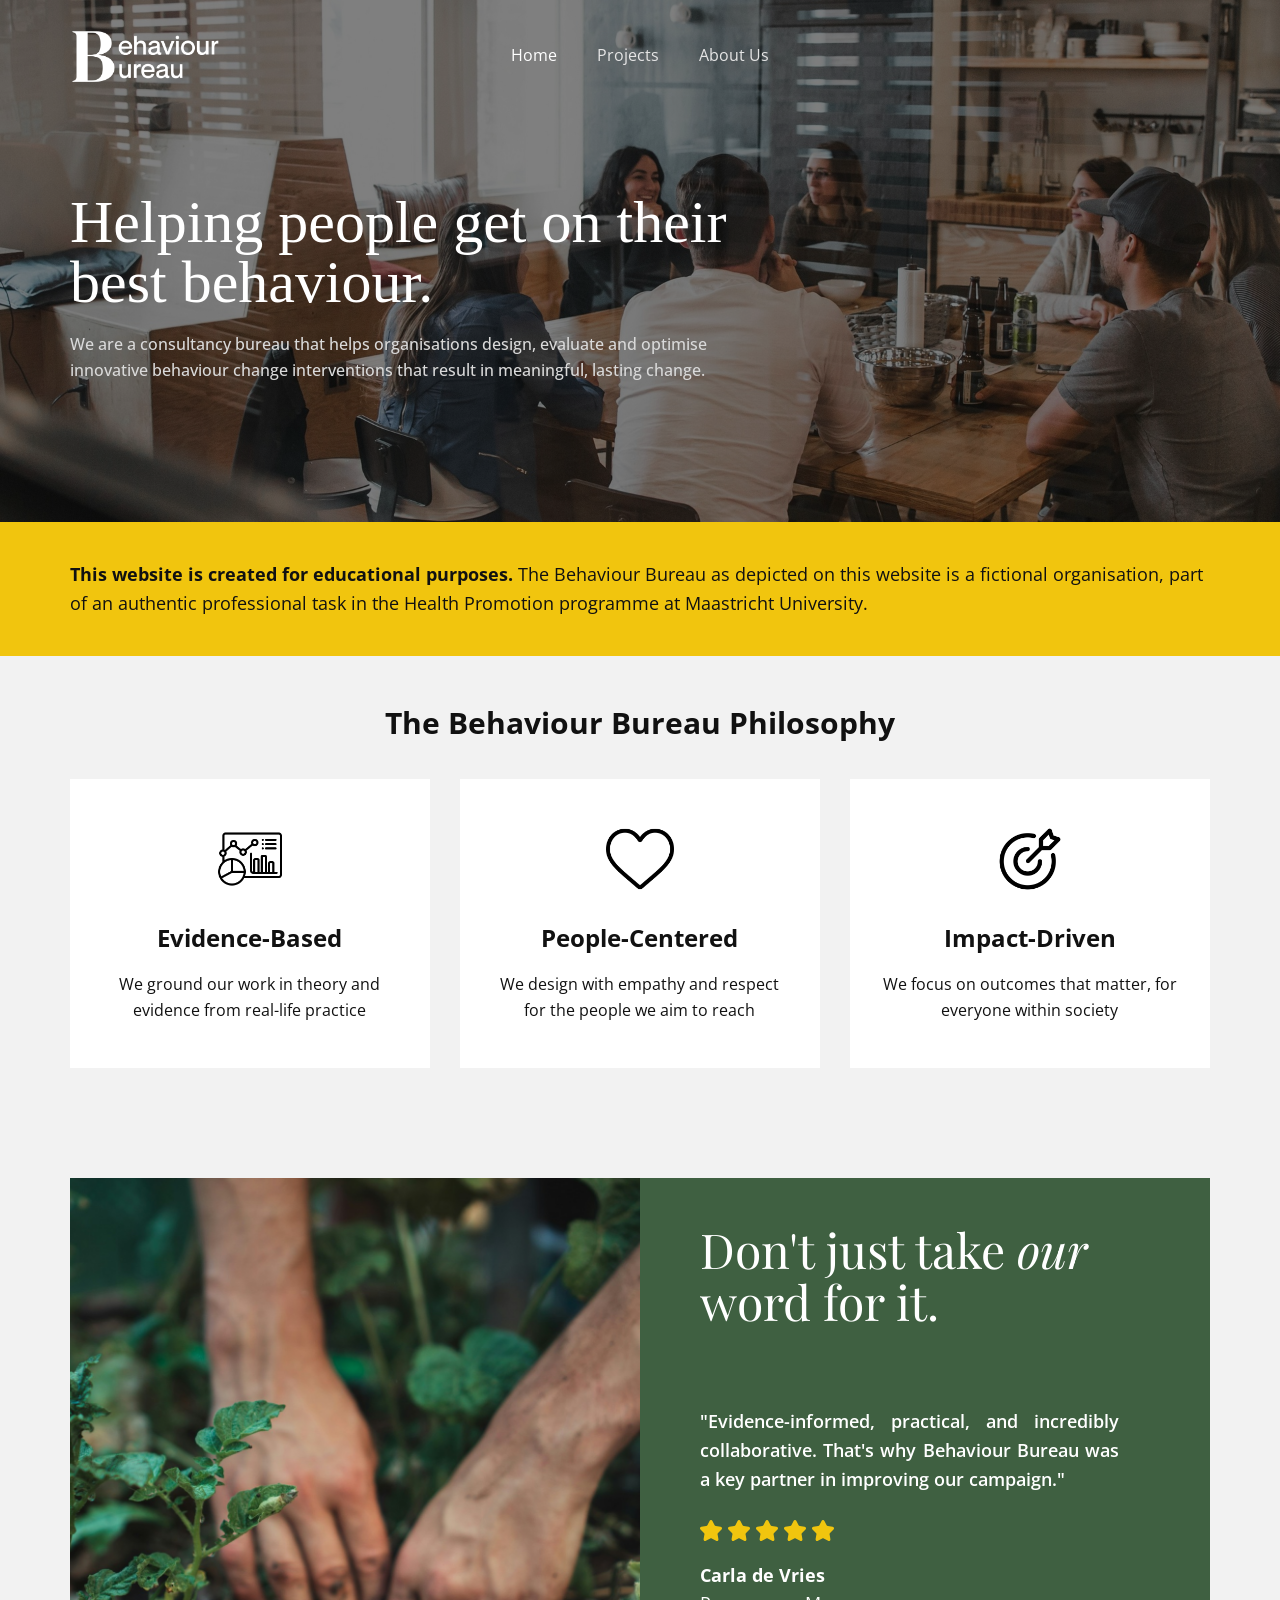
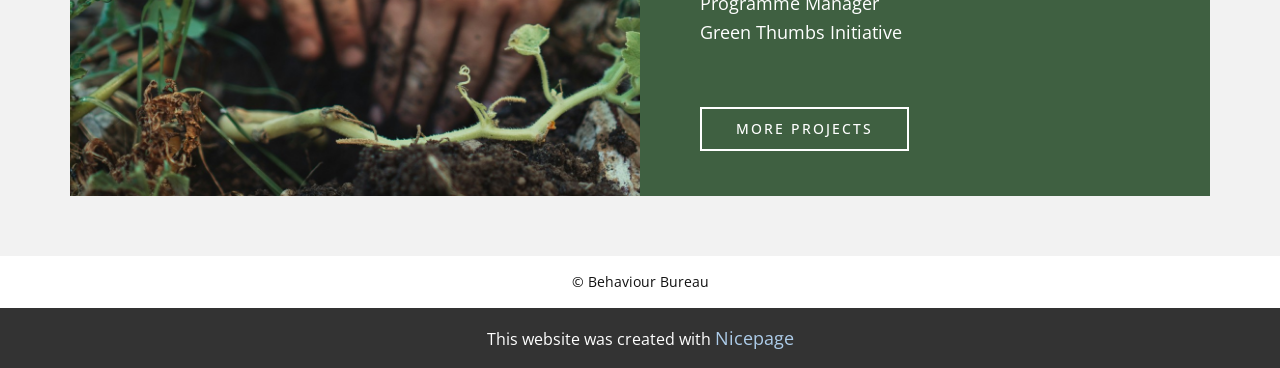
==== commit 9e7b35f6: "Website New MobileFriendly 1.0" ====
--- a/index.html
+++ b/index.html
@@ -21,15 +21,15 @@
 		"@context": "http://schema.org",
 		"@type": "Organization",
 		"name": "",
-		"logo": "images/BehaviourBureauWhite.png"
+		"logo": "/images/BehaviourBureauWhite.png"
 }</script>
     <meta name="theme-color" content="#478ac9">
     <meta property="og:title" content="Home">
     <meta property="og:type" content="website">
   <meta data-intl-tel-input-cdn-path="intlTelInput/"></head>
-  <body data-home-page="Home.html" data-home-page-title="Home" data-path-to-root="./" data-include-products="false" class="u-body u-clearfix u-overlap u-overlap-transparent u-xl-mode" data-lang="en"><header class="u-clearfix u-header u-header" id="header"><div class="u-clearfix u-sheet u-valign-middle-lg u-valign-middle-md u-valign-middle-sm u-valign-middle-xs u-sheet-1">
+  <body data-home-page="Home.html" data-home-page-title="Home" data-path-to-root="/" data-include-products="false" class="u-body u-clearfix u-overlap u-overlap-transparent u-xl-mode" data-lang="en"><header class="u-clearfix u-header u-header" id="header"><div class="u-clearfix u-sheet u-valign-middle-lg u-valign-middle-md u-valign-middle-sm u-valign-middle-xs u-sheet-1">
         <a href="#" class="u-image u-logo u-image-1" data-image-width="1000" data-image-height="363">
-          <img src="images/BehaviourBureauWhite.png" class="u-logo-image u-logo-image-1">
+          <img src="/images/BehaviourBureauWhite.png" class="u-logo-image u-logo-image-1">
         </a>
         <nav class="u-menu u-menu-one-level u-offcanvas u-menu-1" role="navigation" aria-label="Menu navigation">
           <div class="menu-collapse" style="font-size: 1rem; letter-spacing: 0px;">
@@ -40,18 +40,18 @@
             </a>
           </div>
           <div class="u-custom-menu u-nav-container">
-            <ul class="u-nav u-unstyled u-nav-1" role="menubar"><li role="none" class="u-nav-item"><a role="menuitem" class="u-button-style u-nav-link u-text-active-white u-text-grey-10 u-text-hover-palette-3-base u-nav-link-2" href="./">Home</a>
-</li><li role="none" class="u-nav-item"><a role="menuitem" class="u-button-style u-nav-link u-text-active-white u-text-grey-10 u-text-hover-palette-3-base u-nav-link-2" href="Projects.html">Projects</a>
-</li><li role="none" class="u-nav-item"><a role="menuitem" class="u-button-style u-nav-link u-text-active-white u-text-grey-10 u-text-hover-palette-3-base u-nav-link-2" href="About-Us.html">About Us</a>
+            <ul class="u-nav u-unstyled u-nav-1" role="menubar"><li role="none" class="u-nav-item"><a role="menuitem" class="u-button-style u-nav-link u-text-active-white u-text-grey-10 u-text-hover-palette-3-base u-nav-link-2" href="/">Home</a>
+</li><li role="none" class="u-nav-item"><a role="menuitem" class="u-button-style u-nav-link u-text-active-white u-text-grey-10 u-text-hover-palette-3-base u-nav-link-2" href="/Projects.html">Projects</a>
+</li><li role="none" class="u-nav-item"><a role="menuitem" class="u-button-style u-nav-link u-text-active-white u-text-grey-10 u-text-hover-palette-3-base u-nav-link-2" href="/About-Us.html">About Us</a>
 </li></ul>
           </div>
           <div class="u-custom-menu u-nav-container-collapse" id="b2ec" role="region" aria-label="Menu panel">
             <div class="u-black u-container-style u-inner-container-layout u-opacity u-opacity-95 u-sidenav">
               <div class="u-inner-container-layout u-sidenav-overflow">
                 <div class="u-menu-close" tabindex="-1" aria-label="Close menu"></div>
-                <ul class="u-align-center u-nav u-popupmenu-items u-unstyled u-nav-2" role="menubar"><li role="none" class="u-nav-item"><a role="menuitem" class="u-button-style u-nav-link" href="./">Home</a>
-</li><li role="none" class="u-nav-item"><a role="menuitem" class="u-button-style u-nav-link" href="Projects.html">Projects</a>
-</li><li role="none" class="u-nav-item"><a role="menuitem" class="u-button-style u-nav-link" href="About-Us.html">About Us</a>
+                <ul class="u-align-center u-nav u-popupmenu-items u-unstyled u-nav-2" role="menubar"><li role="none" class="u-nav-item"><a role="menuitem" class="u-button-style u-nav-link" href="/">Home</a>
+</li><li role="none" class="u-nav-item"><a role="menuitem" class="u-button-style u-nav-link" href="/Projects.html">Projects</a>
+</li><li role="none" class="u-nav-item"><a role="menuitem" class="u-button-style u-nav-link" href="/About-Us.html">About Us</a>
 </li></ul>
               </div>
             </div>
@@ -72,24 +72,24 @@
       </div>
     </section>
     <section class="u-align-center u-clearfix u-container-align-center u-grey-5 u-section-3" id="block-3">
-      <div class="u-clearfix u-sheet u-valign-middle u-sheet-1">
+      <div class="u-clearfix u-sheet u-valign-middle-lg u-valign-middle-md u-valign-middle-sm u-valign-middle-xl u-sheet-1">
         <h1 class="u-custom-font u-text u-text-font u-text-1">The Behaviour Bureau Philosophy</h1>
         <div class="u-expanded-width u-list u-list-1">
           <div class="u-repeater u-repeater-1">
             <div class="u-align-center u-container-align-center u-container-style u-list-item u-repeater-item u-white u-list-item-1">
-              <div class="u-container-layout u-similar-container u-valign-top-lg u-valign-top-md u-valign-top-sm u-valign-top-xs u-container-layout-1"><span class="u-align-center u-file-icon u-icon u-icon-1" data-animation-name="" data-animation-duration="0" data-animation-delay="0" data-animation-direction=""><img src="images/evidencebased.png" alt=""></span>
+              <div class="u-container-layout u-similar-container u-valign-top-lg u-valign-top-md u-valign-top-sm u-valign-top-xs u-container-layout-1"><span class="u-align-center u-file-icon u-icon u-icon-1" data-animation-name="" data-animation-duration="0" data-animation-delay="0" data-animation-direction=""><img src="/images/evidencebased.png" alt=""></span>
                 <h3 class="u-align-center u-custom-font u-font-pt-sans u-text u-text-font u-text-2">Evidence-Based</h3>
                 <p class="u-align-center u-text u-text-3">We ground our work in theory and evidence from real-life practice</p>
               </div>
             </div>
             <div class="u-align-center u-container-align-center u-container-style u-list-item u-repeater-item u-video-cover u-white u-list-item-2">
-              <div class="u-container-layout u-similar-container u-valign-top-lg u-valign-top-md u-valign-top-sm u-valign-top-xs u-container-layout-2"><span class="u-align-center u-file-icon u-icon u-icon-2"><img src="images/heart.png" alt=""></span>
+              <div class="u-container-layout u-similar-container u-valign-top-lg u-valign-top-md u-valign-top-sm u-valign-top-xs u-container-layout-2"><span class="u-align-center u-file-icon u-icon u-icon-2"><img src="/images/heart.png" alt=""></span>
                 <h3 class="u-align-center u-custom-font u-font-pt-sans u-text u-text-default u-text-font u-text-4">People-Centered</h3>
                 <p class="u-align-center u-text u-text-5">We design with empathy and respect for the people we aim to reach</p>
               </div>
             </div>
             <div class="u-align-center u-container-align-center u-container-style u-list-item u-repeater-item u-video-cover u-white u-list-item-3">
-              <div class="u-container-layout u-similar-container u-valign-top-lg u-valign-top-md u-valign-top-sm u-valign-top-xs u-container-layout-3"><span class="u-align-center u-file-icon u-icon u-icon-3"><img src="images/target.png" alt=""></span>
+              <div class="u-container-layout u-similar-container u-valign-top-lg u-valign-top-md u-valign-top-sm u-valign-top-xs u-container-layout-3"><span class="u-align-center u-file-icon u-icon u-icon-3"><img src="/images/target.png" alt=""></span>
                 <h3 class="u-align-center u-custom-font u-font-pt-sans u-text u-text-default u-text-font u-text-6">Impact-Driven</h3>
                 <p class="u-align-center u-text u-text-7">We focus on outcomes that matter, for everyone within society</p>
               </div>
@@ -99,7 +99,7 @@
       </div>
     </section>
     <section class="u-align-center u-clearfix u-container-align-center u-grey-5 u-section-4" id="block-5">
-      <div class="u-clearfix u-sheet u-valign-middle u-sheet-1">
+      <div class="u-clearfix u-sheet u-valign-middle-lg u-valign-middle-md u-valign-middle-sm u-valign-middle-xl u-sheet-1">
         <div class="data-layout-selected u-clearfix u-expanded-width u-gutter-0 u-layout-wrap u-layout-wrap-1">
           <div class="u-layout" style="">
             <div class="u-layout-row" style="">
@@ -107,7 +107,7 @@
                 <div class="u-container-layout u-valign-middle-lg u-valign-middle-md u-valign-middle-sm u-valign-middle-xs u-container-layout-1" src=""></div>
               </div>
               <div class="u-color-var u-container-style u-layout-cell u-right-cell u-size-30 u-size-xs-60 u-layout-cell-2">
-                <div class="u-container-layout u-valign-middle-lg u-valign-middle-md u-valign-middle-sm u-valign-middle-xs u-container-layout-2">
+                <div class="u-container-layout u-valign-middle-lg u-valign-middle-md u-valign-middle-sm u-container-layout-2">
                   <h2 class="u-align-left u-custom-font u-font-playfair-display u-text u-text-body-alt-color u-text-default u-text-1">Don't just take <span style="font-style: italic;">our</span> word for it.
                   </h2>
                   <p class="u-align-justify u-text u-text-body-alt-color u-text-2">"Evidence-informed, practical, and incredibly collaborative. That's why Behaviour Bureau was a key partner in improving our campaign."</p>
@@ -117,7 +117,7 @@
 	c1.6,9.6-8.4,16.9-16.9,12.4L85.5,136c-3.4-1.8-7.5-1.8-10.9,0l-31.4,16.6c-8.6,4.5-18.6-2.8-16.9-12.4l6-35
 	c0.7-3.8-0.6-7.7-3.4-10.4L3.5,70c-6.9-6.8-3.1-18.6,6.5-20l35-5.1c3.8-0.6,7.1-3,8.8-6.4L69.5,6.6C73.8-2.2,86.2-2.2,90.5,6.5z"></path></svg>
                   </div>
-                  <div class="u-align-left u-shape u-shape-svg u-text-palette-3-base u-shape-2">
+                  <div class="u-align-left-lg u-align-left-md u-align-left-sm u-align-left-xl u-shape u-shape-svg u-text-palette-3-base u-shape-2">
                     <svg class="u-svg-link" preserveAspectRatio="none" viewBox="0 0 160 154" style=""><use xlink:href="#svg-3f8e"></use></svg>
                     <svg class="u-svg-content" viewBox="0 0 160 154" x="0px" y="0px" id="svg-3f8e"><path d="M90.5,6.5l15.7,31.9c1.7,3.5,5,5.9,8.8,6.4l35,5.2c9.6,1.4,13.4,13.2,6.5,20l-25.3,24.8c-2.8,2.7-4,6.6-3.4,10.4l6,35
 	c1.6,9.6-8.4,16.9-16.9,12.4L85.5,136c-3.4-1.8-7.5-1.8-10.9,0l-31.4,16.6c-8.6,4.5-18.6-2.8-16.9-12.4l6-35
@@ -129,7 +129,7 @@
 	c1.6,9.6-8.4,16.9-16.9,12.4L85.5,136c-3.4-1.8-7.5-1.8-10.9,0l-31.4,16.6c-8.6,4.5-18.6-2.8-16.9-12.4l6-35
 	c0.7-3.8-0.6-7.7-3.4-10.4L3.5,70c-6.9-6.8-3.1-18.6,6.5-20l35-5.1c3.8-0.6,7.1-3,8.8-6.4L69.5,6.6C73.8-2.2,86.2-2.2,90.5,6.5z"></path></svg>
                   </div>
-                  <div class="u-align-left u-shape u-shape-svg u-text-palette-3-base u-shape-4">
+                  <div class="u-align-left-lg u-align-left-md u-align-left-sm u-align-left-xl u-shape u-shape-svg u-text-palette-3-base u-shape-4">
                     <svg class="u-svg-link" preserveAspectRatio="none" viewBox="0 0 160 154" style=""><use xlink:href="#svg-5ec7"></use></svg>
                     <svg class="u-svg-content" viewBox="0 0 160 154" x="0px" y="0px" id="svg-5ec7"><path d="M90.5,6.5l15.7,31.9c1.7,3.5,5,5.9,8.8,6.4l35,5.2c9.6,1.4,13.4,13.2,6.5,20l-25.3,24.8c-2.8,2.7-4,6.6-3.4,10.4l6,35
 	c1.6,9.6-8.4,16.9-16.9,12.4L85.5,136c-3.4-1.8-7.5-1.8-10.9,0l-31.4,16.6c-8.6,4.5-18.6-2.8-16.9-12.4l6-35
@@ -145,7 +145,7 @@
                     <br><span style="font-weight: 400;">Green Thumbs Initiative</span>
                     <br>
                   </p>
-                  <a href="Projects.html" data-page-id="209296432" class="u-active-white u-align-left u-border-2 u-border-active-white u-border-hover-white u-border-white u-btn u-btn-rectangle u-button-style u-hover-white u-none u-text-active-custom-color-1 u-text-hover-custom-color-1 u-btn-1" title="Projects">MORE PROJECTS </a>
+                  <a href="/Projects.html" data-page-id="209296432" class="u-active-white u-align-left u-border-2 u-border-active-white u-border-hover-white u-border-white u-btn u-btn-rectangle u-button-style u-hover-white u-none u-text-active-custom-color-1 u-text-hover-custom-color-1 u-btn-1" title="Projects">MORE PROJECTS </a>
                 </div>
               </div>
             </div>
@@ -156,7 +156,7 @@
     
     
     
-    <footer class="u-align-center u-clearfix u-container-align-center u-footer u-grey-5 u-footer" id="footer"><div class="u-clearfix u-sheet u-sheet-1">
+    <footer class="u-align-center u-clearfix u-container-align-center u-footer u-white u-footer" id="footer"><div class="u-clearfix u-sheet u-valign-middle-xs u-sheet-1">
         <p class="u-small-text u-text u-text-variant u-text-1">© Behaviour Bureau</p>
       </div></footer>
     <section class="u-backlink u-clearfix u-grey-80"> This website was created with <a href="https://nicepage.com">Nicepage</a>
--- a/nicepage.css
+++ b/nicepage.css
@@ -48844,6 +48844,7 @@
 
 .u-header .u-nav-1 {
   font-size: 1rem;
+  letter-spacing: normal;
 }
 
 .u-header .u-nav-link-2 {
@@ -48858,10 +48859,6 @@
   .u-header .u-menu-1 {
     width: auto;
     margin-top: -47px;
-  }
-
-  .u-header .u-nav-1 {
-    letter-spacing: normal;
   }
 }
 
@@ -48900,7 +48897,8 @@
   }
 
   .u-footer .u-text-1 {
-    width: 340px;
+    width: auto;
+    margin: 7px 0;
   }
 }
 
--- a/index.css
+++ b/index.css
@@ -1,7 +1,7 @@
  .u-section-1 {
   background-position: 50% 50%, 50% 50%;
   background-repeat: no-repeat, no-repeat;
-  background-image: linear-gradient(to bottom, rgba(0, 0, 0, 0.5), rgba(0, 0, 0, 0.5)), url('images/landing_BG.jpg');
+  background-image: linear-gradient(to bottom, rgba(0, 0, 0, 0.5), rgba(0, 0, 0, 0.5)), url('/images/landing_BG.jpg');
   background-size: cover, cover;
 }
 
@@ -86,6 +86,18 @@
 @media (max-width: 767px) {
   .u-section-2 .u-text-1 {
     margin-top: 97px;
+  }
+}
+
+@media (max-width: 575px) {
+  .u-section-2 .u-sheet-1 {
+    min-height: 214px;
+  }
+
+  .u-section-2 .u-text-1 {
+    width: auto;
+    margin-top: 31px;
+    margin-bottom: 31px;
   }
 } .u-section-3 {
   background-image: none;
@@ -197,7 +209,7 @@
 
 @media (max-width: 1199px) {
   .u-section-3 .u-sheet-1 {
-    min-height: 400px;
+    min-height: 504px;
   }
 
   .u-section-3 .u-text-1 {
@@ -234,7 +246,7 @@
 
 @media (max-width: 991px) {
   .u-section-3 .u-sheet-1 {
-    min-height: 262px;
+    min-height: 727px;
   }
 
   .u-section-3 .u-text-1 {
@@ -257,7 +269,7 @@
 
 @media (max-width: 767px) {
   .u-section-3 .u-sheet-1 {
-    min-height: 548px;
+    min-height: 1102px;
   }
 
   .u-section-3 .u-text-1 {
@@ -307,7 +319,7 @@
 
 @media (max-width: 575px) {
   .u-section-3 .u-sheet-1 {
-    min-height: 341px;
+    min-height: 1154px;
   }
 
   .u-section-3 .u-text-1 {
@@ -315,7 +327,7 @@
   }
 
   .u-section-3 .u-list-1 {
-    margin-top: 141px;
+    margin-top: 30px;
     margin-bottom: 17px;
     margin-right: initial;
     margin-left: initial;
@@ -331,7 +343,7 @@
 .u-section-4 .u-image-1 {
   min-height: 590px;
   filter: none;
-  background-image: url("images/jonathan-kemper-4z3lnwEvZQw-unsplash.jpg");
+  background-image: url("/images/jonathan-kemper-4z3lnwEvZQw-unsplash.jpg");
   background-position: 50% 50%;
   background-size: cover;
 }
@@ -422,8 +434,13 @@
     min-height: 510px;
   }
 
+  .u-section-4 .u-text-1 {
+    font-size: 3rem;
+  }
+
   .u-section-4 .u-text-2 {
     margin-right: 0;
+    font-size: 1.125rem;
   }
 
   .u-section-4 .u-text-3 {
@@ -471,14 +488,82 @@
     padding-left: 10px;
     padding-right: 10px;
   }
+
+  .u-section-4 .u-text-1 {
+    font-size: 2.25rem;
+  }
+
+  .u-section-4 .u-text-2 {
+    font-size: 1rem;
+  }
 }
 
 @media (max-width: 575px) {
   .u-section-4 .u-sheet-1 {
-    min-height: 571px;
+    min-height: 1036px;
+  }
+
+  .u-section-4 .u-layout-wrap-1 {
+    margin-top: 71px;
+    margin-bottom: 42px;
+    margin-right: initial;
+    margin-left: initial;
   }
 
   .u-section-4 .u-image-1 {
     min-height: 351px;
   }
+
+  .u-section-4 .u-layout-cell-2 {
+    min-height: 572px;
+  }
+
+  .u-section-4 .u-container-layout-2 {
+    padding-left: 30px;
+    padding-right: 30px;
+  }
+
+  .u-section-4 .u-text-1 {
+    margin-left: 3px;
+  }
+
+  .u-section-4 .u-text-2 {
+    font-size: 1.125rem;
+    width: auto;
+    margin-top: 49px;
+    margin-right: 6px;
+    margin-left: 2px;
+  }
+
+  .u-section-4 .u-shape-1 {
+    margin-top: 24px;
+    margin-left: 3px;
+  }
+
+  .u-section-4 .u-shape-2 {
+    margin-left: 31px;
+  }
+
+  .u-section-4 .u-shape-3 {
+    margin-left: 59px;
+  }
+
+  .u-section-4 .u-shape-4 {
+    margin-left: 87px;
+  }
+
+  .u-section-4 .u-shape-5 {
+    margin-left: 115px;
+  }
+
+  .u-section-4 .u-text-3 {
+    width: auto;
+    margin-top: 26px;
+    margin-left: 2px;
+    margin-right: 2px;
+  }
+
+  .u-section-4 .u-btn-1 {
+    margin-top: 40px;
+  }
 }
